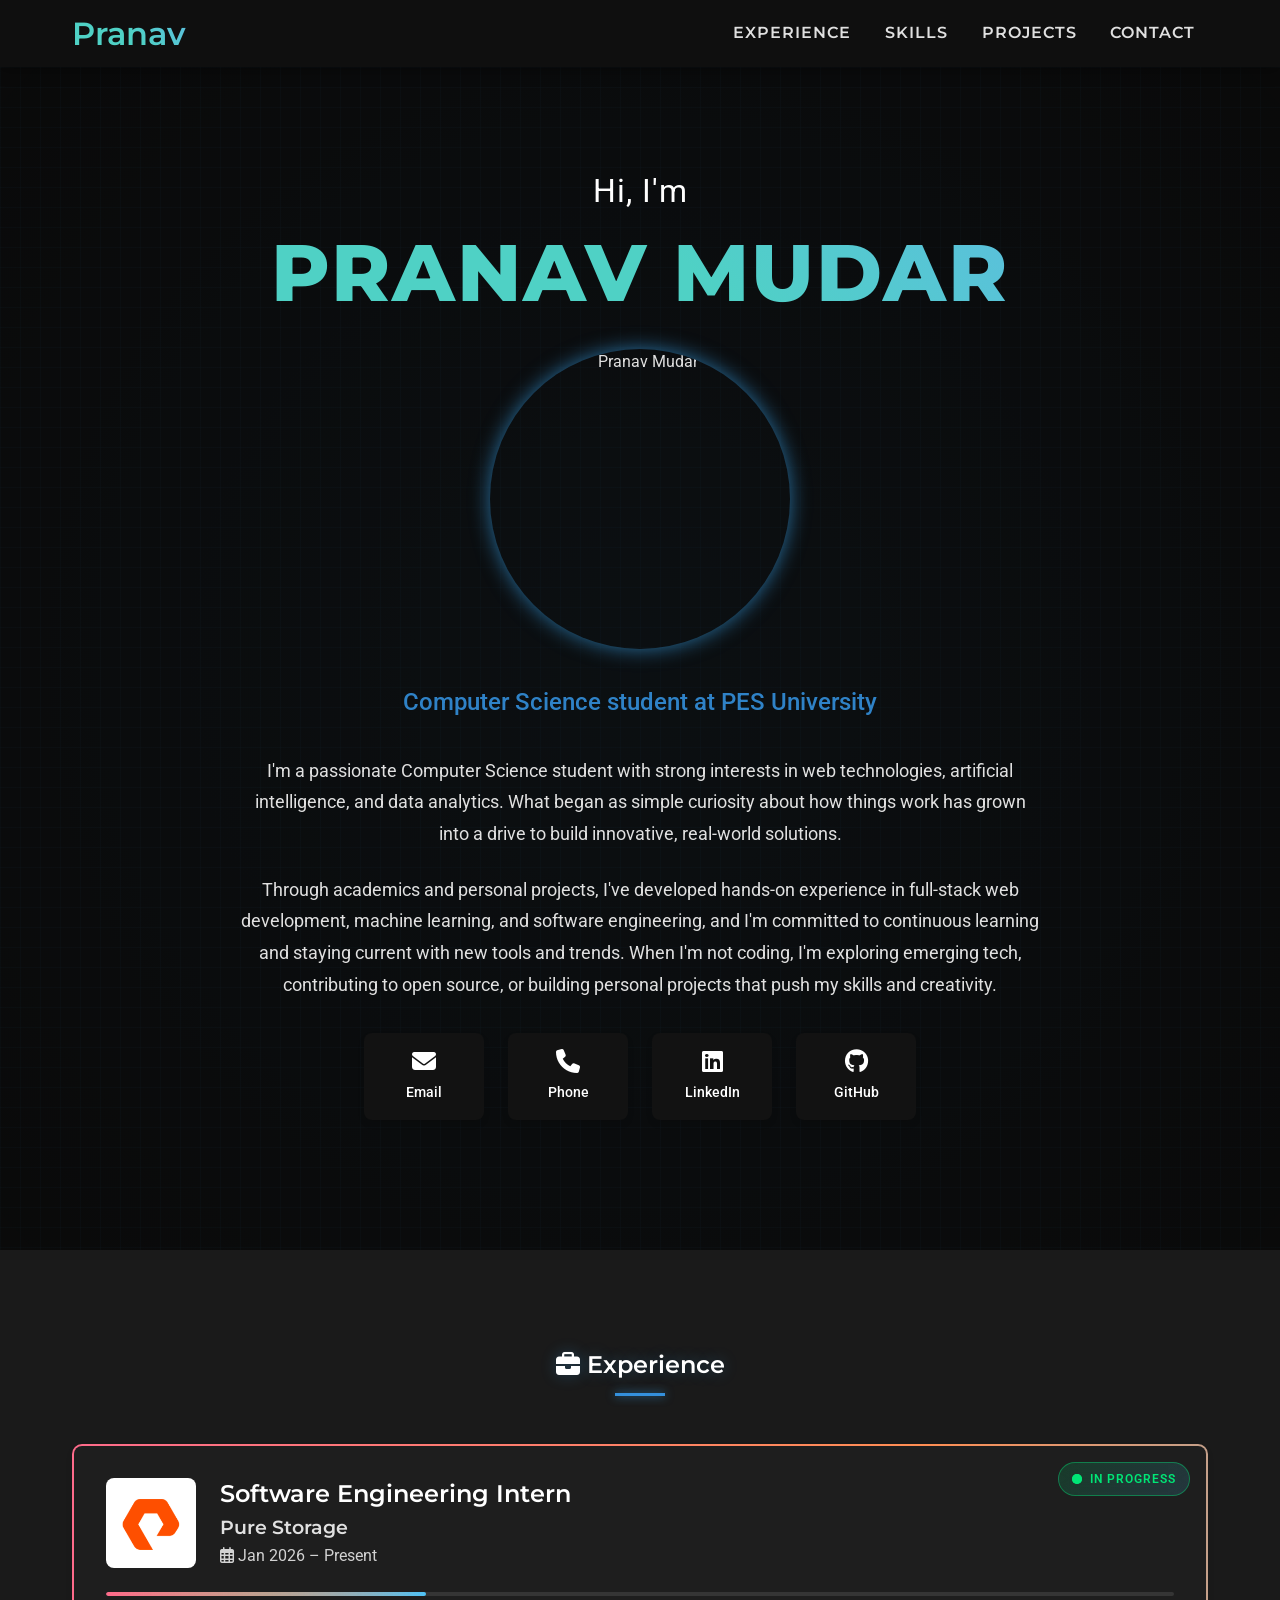
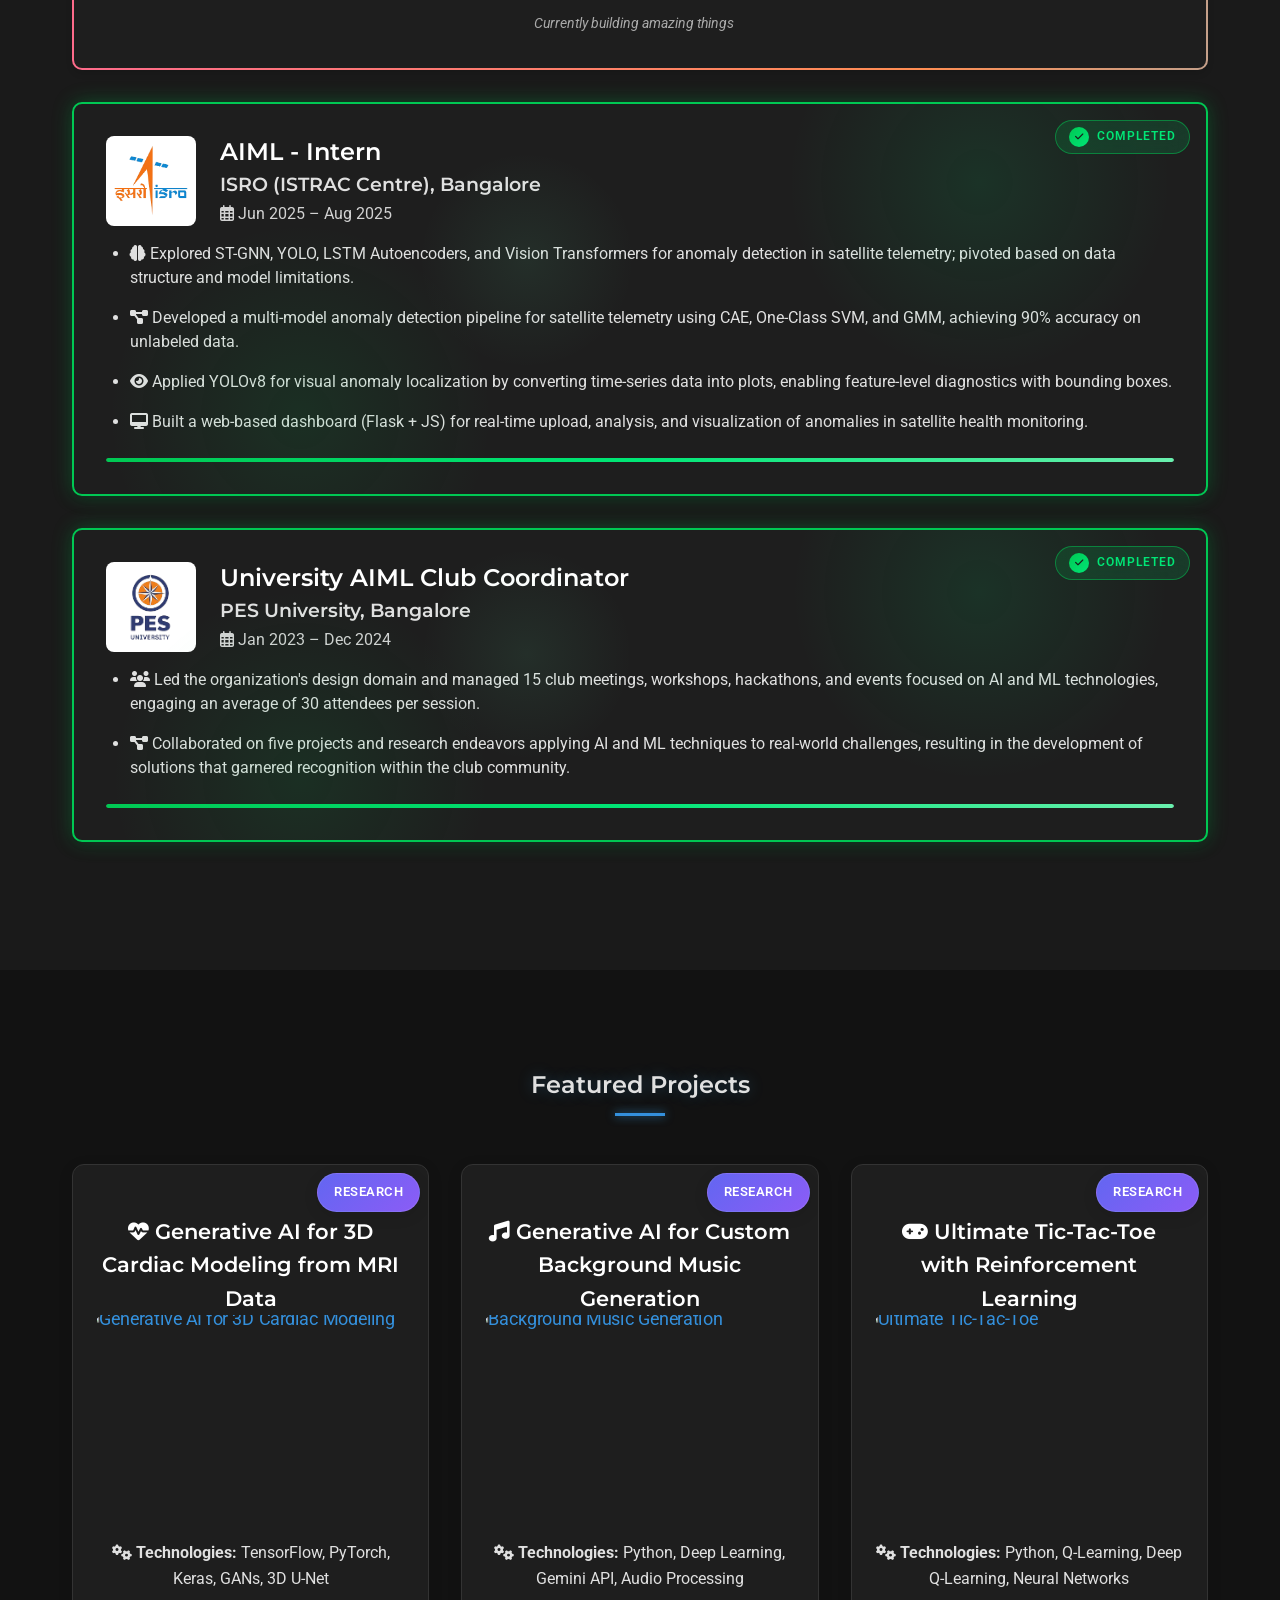
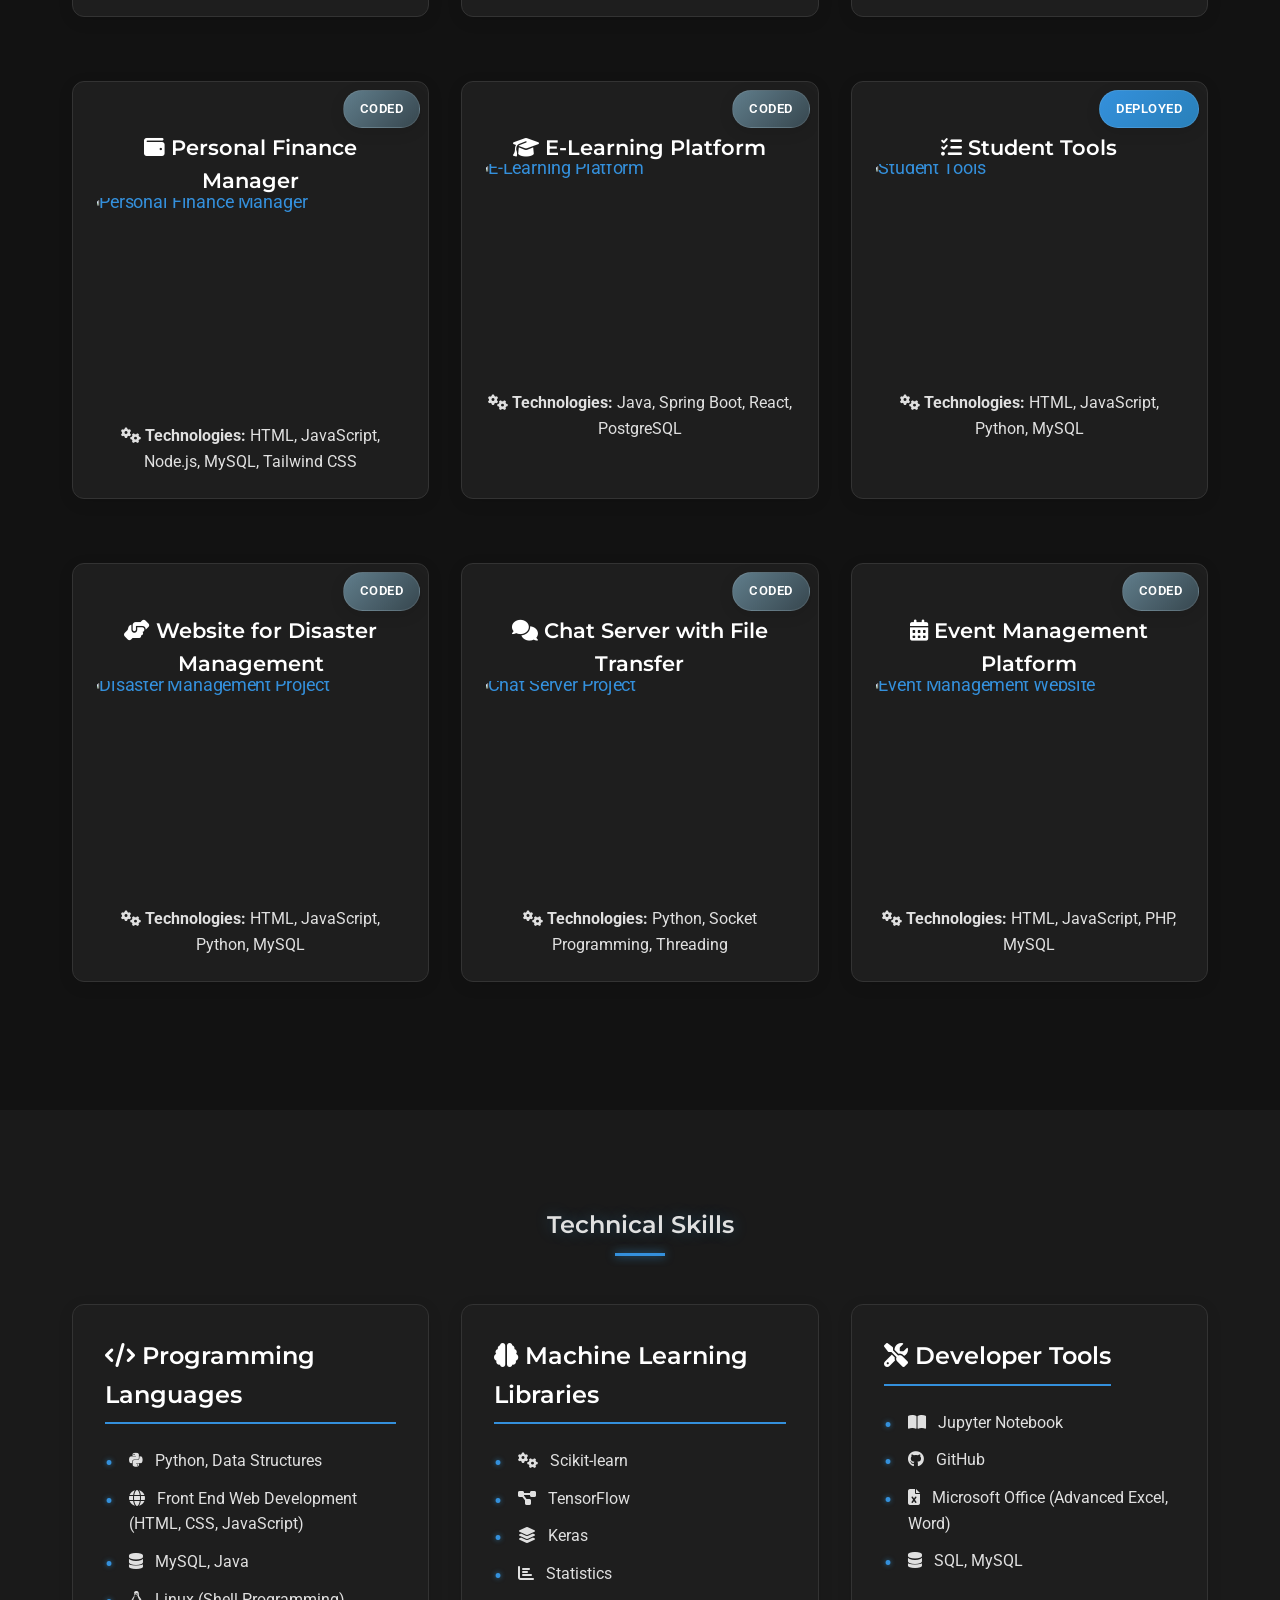
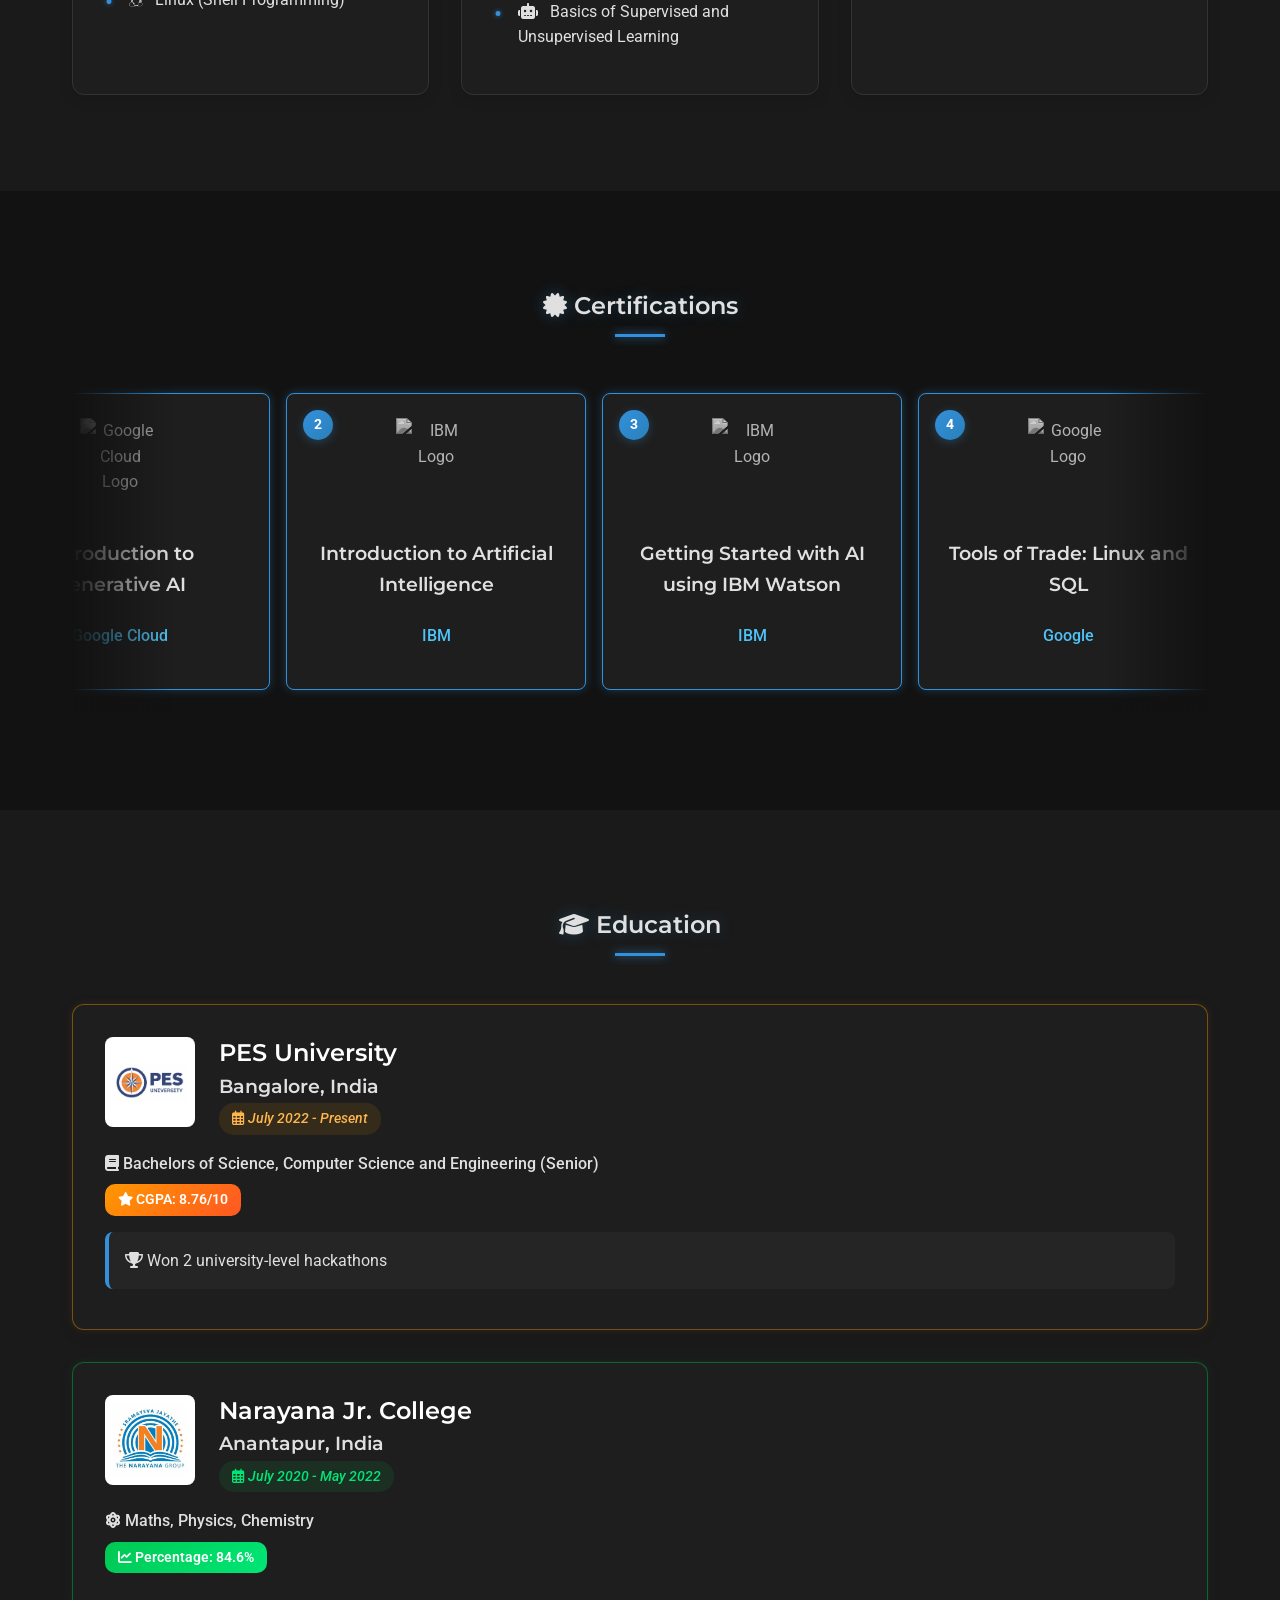
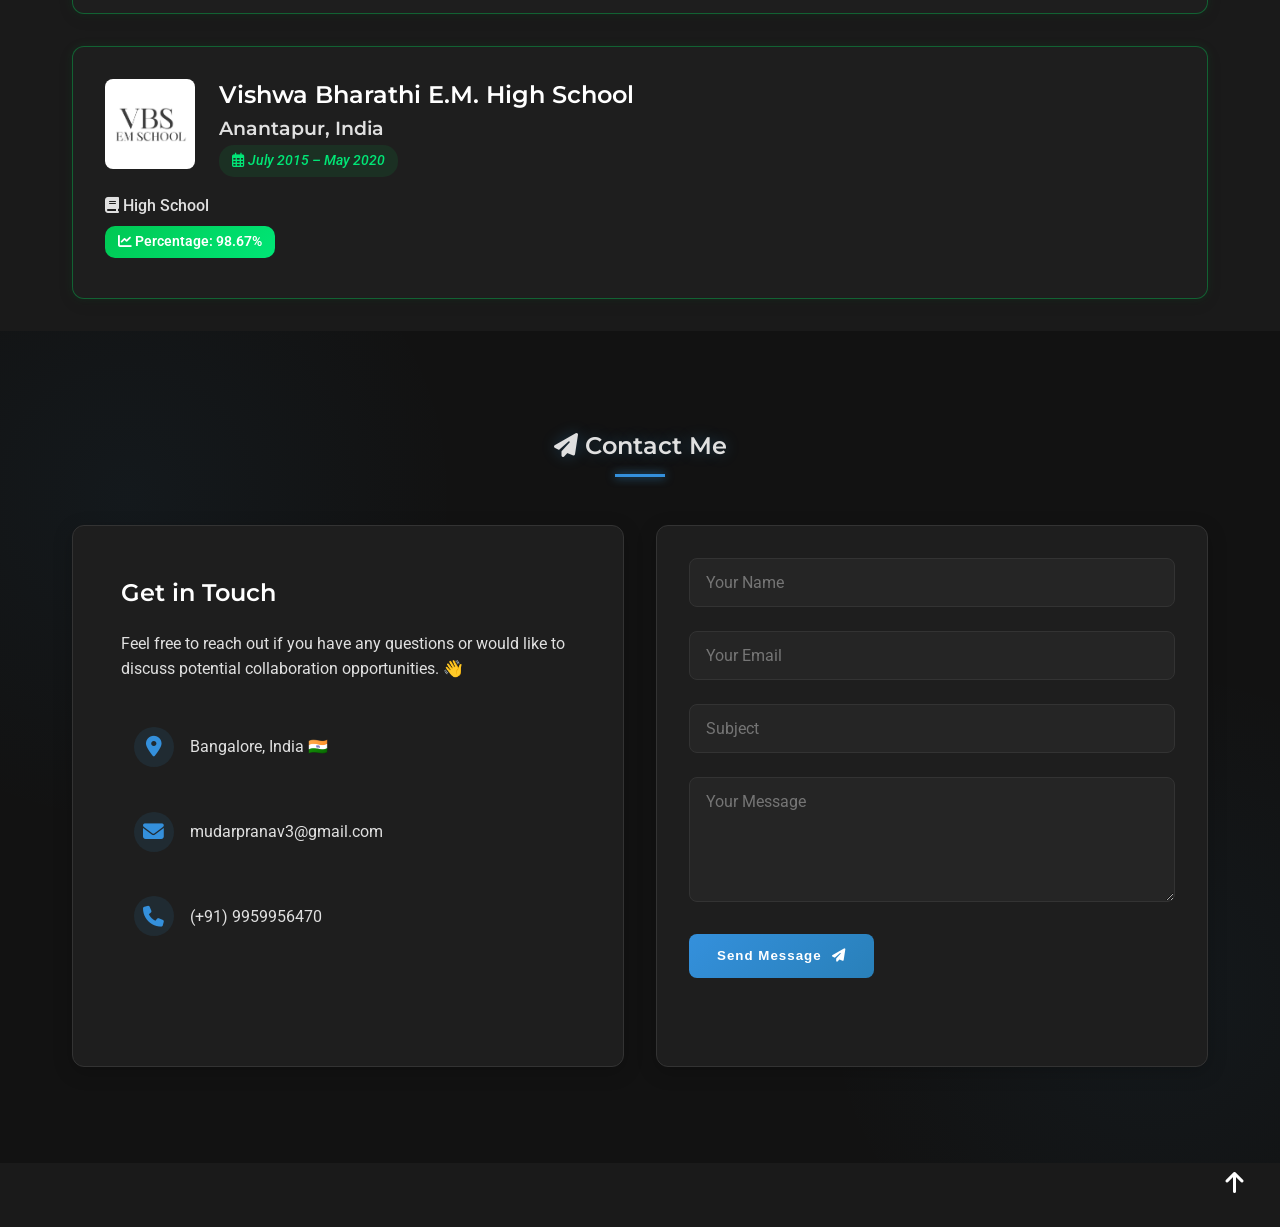
==== index.html @ 279693c6 "Fixed profile Modal not opening issue and the delay in animations on reload" ====
<!doctype html>
<html>
<head>
	<meta charset="UTF-8">

    <!-- This is the Facicon imported from boxicons -->
    <link rel="icon" type="image/x-icon" href="[data-uri]">
	
	<!--/ /---- Put your name in the title of the page ----/ /-->
	<title>Pranav Mudar</title>
	
	<!--/ /-------- Normalize CSS --------/ /-->
	<link href="https://cdnjs.cloudflare.com/ajax/libs/normalize/8.0.1/normalize.min.css" rel="stylesheet">
	
	<!--/ /-------- Google Fonts --------/ /-->
	<link href="https://fonts.googleapis.com/css2?family=Montserrat:wght@400;600;700&family=Roboto:wght@300;400;700&display=swap" rel="stylesheet">
	
	<!--/ /-------- Font Awesome --------/ /-->
	<link rel="stylesheet" href="https://cdnjs.cloudflare.com/ajax/libs/font-awesome/6.5.1/css/all.min.css">

	<!--/ /-------- Your Styles --------/ /-->
	<link href="css/styles.css" rel="stylesheet">

    <!-- EmailJS Library -->
    <script type="text/javascript" src="https://cdn.jsdelivr.net/npm/@emailjs/browser@3/dist/email.min.js"></script>
    <script type="text/javascript">
        (function() {
            emailjs.init("NgnAcEufXLE6bvkiU"); // Public Key
        })();
    </script>

    <!-- AOS - Animate On Scroll Library -->
    <link href="https://unpkg.com/aos@2.3.1/dist/aos.css" rel="stylesheet">
    <script src="https://unpkg.com/aos@2.3.1/dist/aos.js"></script>

	<!--/ /---Put a short description for your site below. 20 words or less---/ /-->
	<meta description="Pranav Mudar - Computer Science student and developer specializing in web technologies and AI/ML">

	<!--/ /-------- Needed For Mobile Devices --------/ /-->
	<meta name="viewport" content="width=device-width, initial-scale=1">

    <style>
        .certifications-scroll {
            display: flex;
            animation: scrollCertificates 60s linear infinite;
            animation-play-state: running;
        }

        @keyframes scrollCertificates {
            0% {
                transform: translateX(0);
            }
            100% {
                transform: translateX(-50%);
            }
        }

        .certifications-scroll.paused {
            animation-play-state: paused;
        }

        .certifications-container {
            overflow: hidden;
            position: relative;
        }

        .certifications-scroll::after {
            content: "";
            position: absolute;
            top: 0;
            left: 100%;
            width: 100%;
            height: 100%;
            background: linear-gradient(to right, transparent, rgba(255, 255, 255, 0.1));
        }

        .about-section {
            padding-top: 0px;
            scroll-margin-top: 0px;
            background: #0a0a0a !important;
        }

        #hero {
            min-height: auto;
            display: flex;
            align-items: flex-start;
        }
    </style>

</head>

<!-- Chatbot testing from VoiceFlow -->
<!-- <script type="text/javascript">
    (function(d, t) {
        var v = d.createElement(t), s = d.getElementsByTagName(t)[0];
        v.onload = function() {
          window.voiceflow.chat.load({
            verify: { projectID: '68f60c3f7e5309c3c1824b01' },
            url: 'https://general-runtime.voiceflow.com',
            versionID: 'production',
            voice: {
              url: "https://runtime-api.voiceflow.com"
            }
          });
        }
        v.src = "https://cdn.voiceflow.com/widget-next/bundle.mjs"; v.type = "text/javascript"; s.parentNode.insertBefore(v, s);
    })(document, 'script');
  </script> -->

<body class="loading">
    
    <!-- Epic Page Load Animation -->
    <div class="page-loader" id="pageLoader">
        <div class="loader-background"></div>
        <div class="loader-lines">
            <div class="loader-line line-1"></div>
            <div class="loader-line line-2"></div>
            <div class="loader-line line-3"></div>
            <div class="loader-line line-4"></div>
            <div class="loader-line line-5"></div>
        </div>
        <div class="loader-center">
            <div class="loader-ring"></div>
            <div class="loader-ring ring-2"></div>
            <div class="loader-ring ring-3"></div>
            <div class="loader-logo">P</div>
        </div>
        <div class="loader-reveal">
            <div class="reveal-left"></div>
            <div class="reveal-right"></div>
        </div>
        <div class="loader-particles">
            <span></span><span></span><span></span><span></span><span></span>
            <span></span><span></span><span></span><span></span><span></span>
            <span></span><span></span><span></span><span></span><span></span>
        </div>
    </div>
	
    <!-- ------------------------------------------------------
    The site is designed to be mobile first. The wrapper elements
	are in place for when you get to desktop size to contain the 
	content.
    ------------------------------------------------------- -->
    
	<header>
        <div class="wrapper">
            
			<div class="logo-container">
				<h1><a href="#hero">Pranav</a></h1>
            </div>       
            
			<!-- ------------------------------------------------------
            The navigation here is linking to the sections further down
            the page.
            ------------------------------------------------------- -->
			<nav id="mainnav">
            	<ul>
                	<li><a href="#experience">Experience</a></li>
                    <li><a href="#skills">Skills</a></li>
                	<li><a href="#work">Projects</a></li>
                    <li><a href="#contact">Contact</a></li>
                </ul>
            </nav>
            
        </div>
        
    </header>
    
    <!-- ------------------------------------------------------
    This is the work section, which has two parts: the featured
	section and the projects section.
    ------------------------------------------------------- -->
    
    <section id="hero" class="about-section">
        <div class="hero-background">
            <div class="hero-grid"></div>
            <div class="hero-glow"></div>
        </div>
        <div class="wrapper hero-wrapper">
            <div class="about-content">
                <div class="about-text">
                    <div class="name-section">
                        <p class="greeting">Hi, I'm</p>
                        <h1 class="name"><span class="gradient-text">PRANAV MUDAR</span></h1>
                    </div>
                    <div class="about-image">
                        <img src="/dp/Me2.jpg" alt="Pranav Mudar" id="about-avatar" class="clickable-avatar">
                    </div>
                    <p class="subtitle">Computer Science student at PES University</p>
                    <p>I'm a passionate Computer Science student with strong interests in web technologies, artificial intelligence, and data analytics. What began as simple curiosity about how things work has grown into a drive to build innovative, real-world solutions.</p>
                    <p>Through academics and personal projects, I've developed hands-on experience in full-stack web development, machine learning, and software engineering, and I'm committed to continuous learning and staying current with new tools and trends. When I'm not coding, I'm exploring emerging tech, contributing to open source, or building personal projects that push my skills and creativity.</p>
                    <div class="about-social-links">
                        <a href="mailto:mudarpranav3@gmail.com" class="social-link" title="Email">
                            <i class="fas fa-envelope"></i>
                            <span>Email</span>
                        </a>
                        <a href="tel:+919959956470" class="social-link" title="Phone">
                            <i class="fas fa-phone"></i>
                            <span>Phone</span>
                        </a>
                        <a href="https://linkedin.com/in/Pranav-Mudar/" target="_blank" class="social-link" title="LinkedIn">
                            <i class="fab fa-linkedin"></i>
                            <span>LinkedIn</span>
                        </a>
                        <a href="https://github.com/Mdr-Pranav" target="_blank" class="social-link" title="GitHub">
                            <i class="fab fa-github"></i>
                            <span>GitHub</span>
                        </a>
                        <!-- <a href="docs/Pranav_Mudar_Resume.pdf" download class="social-link" title="Download Resume">
                            <i class="fas fa-file-download"></i>
                            <span>Resume</span>
                        </a> -->
                    </div>
                </div>
            </div>
        </div>
    </section>
    
    <section id="experience">
        <div class="wrapper">
            <h2><i class="fas fa-briefcase"></i> Experience</h2>
            
            <div class="experience-item experience-in-progress" data-aos="fade-up" data-aos-duration="800">
                <div class="in-progress-badge">
                    <span class="pulse-dot"></span>
                    <span class="badge-text">In Progress</span>
                </div>
                <div class="experience-header">
                    <img src="Images/Experience/Pure_Storage_Logo.png" alt="Pure Storage Logo" class="company-logo">
                    <div class="experience-title">
                        <h3>Software Engineering Intern</h3>
                        <h4 class="experience-company">Pure Storage</h4>
                        <p class="experience-date"><i class="far fa-calendar-alt"></i> Jan 2026 – Present</p>
                    </div>
                </div>
                <div class="progress-loader">
                    <div class="progress-bar"></div>
                    <div class="progress-glow"></div>
                </div>
                <p class="loading-text">Currently building amazing things<span class="typing-dots"><span>.</span><span>.</span><span>.</span></span></p>
            </div>

            <div class="experience-item experience-completed" data-aos="fade-up" data-aos-duration="800">
                <div class="completed-badge">
                    <span class="checkmark-circle">
                        <i class="fas fa-check"></i>
                    </span>
                    <span class="badge-text">Completed</span>
                </div>
                <div class="experience-header">
                    <img src="Images/Experience/isro-logo.png" alt="ISRO Logo" class="company-logo">
                    <div class="experience-title">
                        <h3>AIML - Intern</h3>
                        <h4 class="experience-company">ISRO (ISTRAC Centre), Bangalore</h4>
                        <p class="experience-date"><i class="far fa-calendar-alt"></i> Jun 2025 – Aug 2025</p>
                    </div>
                </div>
                <ul class="experience-details">
                    <li><i class="fas fa-brain"></i> Explored ST-GNN, YOLO, LSTM Autoencoders, and Vision Transformers for anomaly detection in satellite telemetry; pivoted based on data structure and model limitations.</li>
                    <li><i class="fas fa-project-diagram"></i> Developed a multi-model anomaly detection pipeline for satellite telemetry using CAE, One-Class SVM, and GMM, achieving 90% accuracy on unlabeled data.</li>
                    <li><i class="fas fa-eye"></i> Applied YOLOv8 for visual anomaly localization by converting time-series data into plots, enabling feature-level diagnostics with bounding boxes.</li>
                    <li><i class="fas fa-desktop"></i> Built a web-based dashboard (Flask + JS) for real-time upload, analysis, and visualization of anomalies in satellite health monitoring.</li>
                </ul>
                <div class="completed-bar">
                    <div class="completed-fill"></div>
                    <div class="completed-shine"></div>
                </div>
            </div>

            <div class="experience-item experience-completed" data-aos="fade-up" data-aos-duration="800">
                <div class="completed-badge">
                    <span class="checkmark-circle">
                        <i class="fas fa-check"></i>
                    </span>
                    <span class="badge-text">Completed</span>
                </div>
                <div class="experience-header">
                    <img src="Images/Experience/pes-logo.png" alt="PES University Logo" class="company-logo">
                    <div class="experience-title">
                        <h3>University AIML Club Coordinator</h3>
                        <h4 class="experience-company">PES University, Bangalore</h4>
                        <p class="experience-date"><i class="far fa-calendar-alt"></i> Jan 2023 – Dec 2024</p>
                    </div>
                </div>
                <ul class="experience-details">
                    <li><i class="fas fa-users"></i> Led the organization's design domain and managed 15 club meetings, workshops, hackathons, and events focused on AI and ML technologies, engaging an average of 30 attendees per session.</li>
                    <li><i class="fas fa-project-diagram"></i> Collaborated on five projects and research endeavors applying AI and ML techniques to real-world challenges, resulting in the development of solutions that garnered recognition within the club community.</li>
                </ul>
                <div class="completed-bar">
                    <div class="completed-fill"></div>
                    <div class="completed-shine"></div>
                </div>
            </div>
        </div>
    </section>
    
    <section id="work">
   		<div class="wrapper">
        	<h2>Featured Projects</h2>
        	
            <section class="projects">
                <article data-aos="fade-up" data-aos-duration="800">
                    <a href="projects/generative-ai-research.html" class="project-link"></a>
                    <span class="project-badge research">Research</span>
                    <h3><i class="fas fa-heartbeat"></i> Generative AI for 3D Cardiac Modeling from MRI Data</h3>
                    <a href="projects/generative-ai-research.html" class="project-image">
                        <img src="/projects/Pictures/GenAI1.jpeg" alt="Generative AI for 3D Cardiac Modeling">
                    </a>
                    <br>
                    <p class="tech-stack"><strong><i class="fas fa-cogs"></i> Technologies:</strong> TensorFlow, PyTorch, Keras, GANs, 3D U-Net</p>
                </article>

                <article data-aos="fade-up" data-aos-duration="800" data-aos-delay="100">
                    <a href="projects/background-music-generation.html" class="project-link"></a>
                    <span class="project-badge research">Research</span>
                    <h3><i class="fas fa-music"></i> Generative AI for Custom Background Music Generation</h3>
                    <a href="projects/background-music-generation.html" class="project-image">
                        <img src="/projects/Pictures/backgroundmusic1.jpg" alt="Background Music Generation">
                    </a>
                    <br>
                    <p class="tech-stack"><strong><i class="fas fa-cogs"></i> Technologies:</strong> Python, Deep Learning, Gemini API, Audio Processing</p>
                </article>

                <article data-aos="fade-up" data-aos-duration="800" data-aos-delay="200">
                    <a href="projects/ultimate-tic-tac-toe.html" class="project-link"></a>
                    <span class="project-badge research">Research</span>
                    <h3><i class="fas fa-gamepad"></i> Ultimate Tic-Tac-Toe with Reinforcement Learning</h3>
                    <a href="projects/ultimate-tic-tac-toe.html" class="project-image">
                        <img src="/projects/Pictures/ultimate1.jpg" alt="Ultimate Tic-Tac-Toe">
                    </a>
                    <br>
                    <p class="tech-stack"><strong><i class="fas fa-cogs"></i> Technologies:</strong> Python, Q-Learning, Deep Q-Learning, Neural Networks</p>
                </article>
                
                <article data-aos="fade-up" data-aos-duration="800" data-aos-delay="300">
                    <a href="projects/personal-finance-manager.html" class="project-link"></a>
                    <span class="project-badge coded">Coded</span>
                    <h3><i class="fas fa-wallet"></i> Personal Finance Manager</h3>
                    <a href="projects/personal-finance-manager.html" class="project-image">
                        <img src="/projects/Pictures/Finance_Manager.jpg" alt="Personal Finance Manager">
                    </a>
                    <br>
                    <p class="tech-stack"><strong><i class="fas fa-cogs"></i> Technologies:</strong> HTML, JavaScript, Node.js, MySQL, Tailwind CSS</p>
                </article>
                
                <article data-aos="fade-up" data-aos-duration="800" data-aos-delay="100">
                    <a href="projects/elearning.html" class="project-link"></a>
                    <span class="project-badge coded">Coded</span>
                    <h3><i class="fas fa-graduation-cap"></i> E-Learning Platform</h3>
                    <a href="projects/elearning.html" class="project-image">
                        <img src="/projects/Pictures/elearning1.jpg" alt="E-Learning Platform">
                    </a>
                    <br>
                    <p class="tech-stack"><strong><i class="fas fa-cogs"></i> Technologies:</strong> Java, Spring Boot, React, PostgreSQL</p>
                </article>

                <article data-aos="fade-up" data-aos-duration="800" data-aos-delay="100">
                    <a href="projects/attendance-calculator.html" class="project-link"></a>
                    <span class="project-badge deployed">Deployed</span>
                    <h3><i class="fas fa-tasks"></i> Student Tools</h3>
                    <a href="projects/attendance-calculator.html" class="project-image">
                        <img src="projects/Pictures/StudentTools1.jpg" alt="Student Tools">
                    </a>
                    <br>
                    <p class="tech-stack"><strong><i class="fas fa-cogs"></i> Technologies:</strong> HTML, JavaScript, Python, MySQL</p>
                </article>
                
                <article data-aos="fade-up" data-aos-duration="800" data-aos-delay="200">
                    <a href="projects/disaster-management.html" class="project-link"></a>
                    <span class="project-badge coded">Coded</span>
                    <h3><i class="fas fa-hands-helping"></i> Website for Disaster Management</h3>
                    <a href="projects/disaster-management.html" class="project-image">
                        <img src="/projects/Pictures/DisasterManagement1.jpg" alt="Disaster Management Project">
                    </a>
                    <br>
                    <p class="tech-stack"><strong><i class="fas fa-cogs"></i> Technologies:</strong> HTML, JavaScript, Python, MySQL</p>
                </article>
                
                <article data-aos="fade-up" data-aos-duration="800" data-aos-delay="300">
                    <a href="projects/chat-server.html" class="project-link"></a>
                    <span class="project-badge coded">Coded</span>
                    <h3><i class="fas fa-comments"></i> Chat Server with File Transfer</h3>
                    <a href="projects/chat-server.html" class="project-image">
                        <img src="/projects/Pictures/Chatserver1.webp" alt="Chat Server Project">
                    </a>
                    <br>
                    <p class="tech-stack"><strong><i class="fas fa-cogs"></i> Technologies:</strong> Python, Socket Programming, Threading</p>
                </article>
                
                
                <article data-aos="fade-up" data-aos-duration="800" data-aos-delay="200">
                    <a href="projects/event-management.html" class="project-link"></a>
                    <span class="project-badge coded">Coded</span>
                    <h3><i class="fas fa-calendar-alt"></i> Event Management Platform</h3>
                    <a href="projects/event-management.html" class="project-image">
                        <img src="projects/Pictures/concert.jpg" alt="Event Management Website">
                    </a>
                    <br>
                    <p class="tech-stack"><strong><i class="fas fa-cogs"></i> Technologies:</strong> HTML, JavaScript, PHP, MySQL</p>
                </article>
            </section>
        </div>
    </section>
    
    
    <!-- ------------------------------------------------------
    This is the about and contact section. The links in the main
    navigation link to this section. 
    ------------------------------------------------------- -->
    
    <section id="skills">
        <div class="wrapper">
            <h2>Technical Skills</h2>
            
            <div class="skills-container">
                <div class="skill-category" data-aos="fade-up" data-aos-duration="800">
                    <h3><i class="fas fa-code"></i> Programming Languages</h3>
                    <ul class="skill-list">
                        <li><i class="fab fa-python"></i> Python, Data Structures</li>
                        <li><i class="fas fa-globe"></i> Front End Web Development (HTML, CSS, JavaScript)</li>
                        <li><i class="fas fa-database"></i> MySQL, Java</li>
                        <li><i class="fab fa-linux"></i> Linux (Shell Programming)</li>
                    </ul>
                </div>
                
                <div class="skill-category" data-aos="fade-up" data-aos-duration="800" data-aos-delay="200">
                    <h3><i class="fas fa-brain"></i> Machine Learning Libraries</h3>
                    <ul class="skill-list">
                        <li><i class="fas fa-cogs"></i> Scikit-learn</li>
                        <li><i class="fas fa-project-diagram"></i> TensorFlow</li>
                        <li><i class="fas fa-layer-group"></i> Keras</li>
                        <li><i class="fas fa-chart-bar"></i> Statistics</li>
                        <li><i class="fas fa-robot"></i> Basics of Supervised and Unsupervised Learning</li>
                    </ul>
                </div>
                
                <div class="skill-category" data-aos="fade-up" data-aos-duration="800" data-aos-delay="400">
                    <h3><i class="fas fa-tools"></i> Developer Tools</h3>
                    <ul class="skill-list">
                        <li><i class="fas fa-book-open"></i> Jupyter Notebook</li>
                        <li><i class="fab fa-github"></i> GitHub</li>
                        <li><i class="fas fa-file-excel"></i> Microsoft Office (Advanced Excel, Word)</li>
                        <li><i class="fas fa-database"></i> SQL, MySQL</li>
                    </ul>
                </div>
            </div>
        </div>
    </section>
    
    <section id="certifications">
        <div class="wrapper">
            <h2><i class="fas fa-certificate"></i> Certifications</h2>
            
            <div class="certifications-container">
                <div class="certifications-scroll">
                    <div class="certification-item" data-certificate="https://www.coursera.org/account/accomplishments/records/VHNSGW9VL9VW">
                        <span class="cert-number">1</span>
                        <img src="https://upload.wikimedia.org/wikipedia/commons/2/2f/Google_2015_logo.svg" alt="Google Cloud Logo" class="cert-logo">
                        <h3>Introduction to Generative AI</h3>
                        <p class="company-name">Google Cloud</p>
                    </div>
                    <div class="certification-item" data-certificate="https://www.coursera.org/account/accomplishments/records/6NS74ZTWMRFB">
                        <span class="cert-number">2</span>
                        <img src="https://upload.wikimedia.org/wikipedia/commons/5/51/IBM_logo.svg" alt="IBM Logo" class="cert-logo">
                        <h3>Introduction to Artificial Intelligence</h3>
                        <p class="company-name">IBM</p>
                    </div>
                    <div class="certification-item" data-certificate="https://www.coursera.org/account/accomplishments/records/PPQLQGSH3GAU">
                        <span class="cert-number">3</span>
                        <img src="https://upload.wikimedia.org/wikipedia/commons/5/51/IBM_logo.svg" alt="IBM Logo" class="cert-logo">
                        <h3>Getting Started with AI using IBM Watson</h3>
                        <p class="company-name">IBM</p>
                    </div>
                    <div class="certification-item" data-certificate="https://www.coursera.org/account/accomplishments/records/78TX5G24H6LM">
                        <span class="cert-number">4</span>
                        <img src="https://upload.wikimedia.org/wikipedia/commons/2/2f/Google_2015_logo.svg" alt="Google Logo" class="cert-logo">
                        <h3>Tools of Trade: Linux and SQL</h3>
                        <p class="company-name">Google</p>
                    </div>
                    <div class="certification-item" data-certificate="https://www.coursera.org/account/accomplishments/records/VC7ZCH6XMTL7">
                        <span class="cert-number">5</span>
                        <img src="https://upload.wikimedia.org/wikipedia/commons/7/7b/Meta_Platforms_Inc._logo.svg" alt="Meta Logo" class="cert-logo">
                        <h3>Introduction to Databases</h3>
                        <p class="company-name">Meta</p>
                    </div>
                    <div class="certification-item" data-certificate="https://www.coursera.org/account/accomplishments/records/GY7UFSTVLHYE">
                        <span class="cert-number">6</span>
                        <img src="/Images/Michigan.jpeg" alt="University of Michigan Logo" class="cert-logo">
                        <h3>Python Introduction Course</h3>
                        <p class="company-name">University of Michigan</p>
                    </div>
                    <div class="certification-item" data-certificate="https://www.coursera.org/account/accomplishments/records/DQFHS4YLLVE5">
                        <span class="cert-number">7</span>
                        <img src="/Images/LearnQuest.png" alt="University of Michigan Logo" class="cert-logo">
                        <h3>Introduction to Java</h3>
                        <p class="company-name">Learn Quest</p>
                    </div>
                </div>
                <!-- <div class="cert-nav-controls">
                    <button class="cert-nav-button" onclick="scrollCertifications('prev')">←</button>
                    <button class="cert-nav-button" onclick="toggleCertificationScroll()">⏸</button>
                    <button class="cert-nav-button" onclick="scrollCertifications('next')">→</button>
                </div> -->
            </div>
        </div>
    </section>
    
    <section id="education">
        <div class="wrapper">
            <h2><i class="fas fa-graduation-cap"></i> Education</h2>
            
            <div class="education-item education-ongoing" data-aos="fade-up" data-aos-duration="800">
                <div class="education-header">
                    <img src="Images/Education/PES_Logo.jpg" alt="PES University Logo" class="institution-logo">
                    <div class="education-title">
                        <h3>PES University</h3>
                        <h4 class="education-institution">Bangalore, India</h4>
                        <p class="education-date"><i class="far fa-calendar-alt"></i> July 2022 - Present</p>
                    </div>
                </div>
                <div class="education-details">
                    <p class="education-degree"><i class="fas fa-book"></i> Bachelors of Science, Computer Science and Engineering (Senior)</p>
                    <p class="education-gpa"><i class="fas fa-star"></i> CGPA: 8.76/10</p>
                    <p class="education-achievements"><i class="fas fa-trophy"></i> Won 2 university-level hackathons</p>
                </div>
            </div>
            
            <div class="education-item education-done" data-aos="fade-up" data-aos-duration="800" data-aos-delay="200">
                <div class="education-header">
                    <img src="Images/Education/Narayana_logo.avif" alt="Narayana Logo" class="institution-logo">
                    <div class="education-title">
                        <h3>Narayana Jr. College</h3>
                        <h4 class="education-institution">Anantapur, India</h4>
                        <p class="education-date"><i class="far fa-calendar-alt"></i> July 2020 - May 2022</p>
                    </div>
                </div>
                <div class="education-details">
                    <p class="education-degree"><i class="fas fa-atom"></i> Maths, Physics, Chemistry</p>
                    <p class="education-percentage"><i class="fas fa-chart-line"></i> Percentage: 84.6%</p>
                </div>
            </div>
            
            <div class="education-item education-done" data-aos="fade-up" data-aos-duration="800" data-aos-delay="400">
                <div class="education-header">
                    <img src="Images/Education/Viswa Bharathi.png" alt="Vishwa Bharathi Logo" class="institution-logo">
                    <div class="education-title">
                        <h3>Vishwa Bharathi E.M. High School</h3>
                        <h4 class="education-institution">Anantapur, India</h4>
                        <p class="education-date"><i class="far fa-calendar-alt"></i> July 2015 – May 2020</p>
                    </div>
                </div>
                <div class="education-details">
                    <p class="education-degree"><i class="fas fa-book"></i> High School</p>
                    <p class="education-percentage"><i class="fas fa-chart-line"></i> Percentage: 98.67%</p>
                </div>
            </div>
        </div>

    <!-- Contact Section -->
    <section id="contact">
    	<div class="wrapper">
            <h2><i class="fas fa-paper-plane"></i> Contact Me</h2>
            <div class="contact-container">
                <div class="contact-info-section" data-aos="fade-up" data-aos-duration="800">
                    <h3>Get in Touch</h3>
                    <p>Feel free to reach out if you have any questions or would like to discuss potential collaboration opportunities. 👋</p>
                    <div class="contact-details">
                        <div class="contact-detail-item">
                            <i class="fas fa-map-marker-alt"></i>
                            <p>Bangalore, India 🇮🇳</p>
                        </div>
                        <div class="contact-detail-item">
                            <i class="fas fa-envelope"></i>
                            <p>mudarpranav3@gmail.com</p>
                        </div>
                        <div class="contact-detail-item">
                            <i class="fas fa-phone"></i>
                            <p>(+91) 9959956470</p>
                        </div>
                    </div>
                </div>
                <div class="contact-form-section" data-aos="fade-up" data-aos-duration="800" data-aos-delay="200">
                    <form id="contact-form" class="contact-form">
                        <div class="form-group">
                            <input type="text" id="name" name="name" placeholder="Your Name" required>
                        </div>
                        <div class="form-group">
                            <input type="email" id="email" name="email" placeholder="Your Email" required>
                        </div>
                        <div class="form-group">
                            <input type="text" id="subject" name="subject" placeholder="Subject">
                        </div>
                        <div class="form-group">
                            <textarea id="message" name="message" placeholder="Your Message" rows="5" required></textarea>
                        </div>
                        <button type="submit" class="send-button">
                            <span class="send-text">Send Message</span>
                            <i class="fas fa-paper-plane"></i>
                        </button>
                        <div id="form-status" class="form-status"></div>
                    </form>
                </div>
            </div>
        </div>
    </section>

    <!-- Profile Picture Modal -->
    <div class="modal" id="profileModal">
        <span class="modal-close">&times;</span>
        <img src="/dp/Me2.jpg" alt="Pranav Mudar">
    </div>

    <!-- Back to Top Button -->
    <a href="#hero" class="back-to-top" id="backToTop">
        <i class="fas fa-arrow-up"></i>
    </a>

    <script>
        // Initialize AOS
        AOS.init({
            once: false,  // Whether animation should happen only once - while scrolling down
            mirror: false, // Whether elements should animate out while scrolling past them
            offset: 120,  // Offset (in px) from the original trigger point
        });
        
        // Profile Picture Modal
        const aboutAvatar = document.getElementById('about-avatar');
        const modal = document.getElementById('profileModal');
        const modalClose = document.querySelector('#profileModal .modal-close');

        function openModal() {
            if (!modal) {
                return;
            }
            
            // Ensure modal is a direct child of body (move it if needed)
            if (modal.parentElement !== document.body) {
                document.body.appendChild(modal);
            }
            
            // Remove any inline styles that might conflict
            modal.removeAttribute('style');
            
            // Add active class - CSS will handle the rest
            modal.classList.add('active');
            document.body.classList.add('modal-open');
            
            // Force a reflow to ensure styles apply
            void modal.offsetHeight;
            
            document.body.style.overflow = 'hidden';
        }

        function closeModal() {
            modal.classList.remove('active');
            document.body.classList.remove('modal-open');
            modal.style.opacity = '0';
            setTimeout(() => {
                modal.removeAttribute('style');
                document.body.style.overflow = '';
            }, 300);
        }

        if (aboutAvatar) {
            aboutAvatar.addEventListener('click', (e) => {
                e.preventDefault();
                e.stopPropagation();
                openModal();
            });
        }

        if (modalClose) {
            modalClose.addEventListener('click', (e) => {
                e.preventDefault();
                e.stopPropagation();
                closeModal();
            });
        }

        if (modal) {
            modal.addEventListener('click', (e) => {
                if (e.target === modal) {
                    closeModal();
                }
            });
        }

        // Back to Top Button
        const backToTopButton = document.getElementById('backToTop');
        
        window.addEventListener('scroll', () => {
            if (window.pageYOffset > 300) {
                backToTopButton.classList.add('visible');
            } else {
                backToTopButton.classList.remove('visible');
            }
        });
        
        // Make entire project card clickable
        document.querySelectorAll('.projects article').forEach(article => {
            article.addEventListener('click', (e) => {
                // Only handle the click if not clicking on the existing links
                if (!e.target.closest('a.project-image')) {
                    const link = article.querySelector('a.project-link');
                    if (link) {
                        const href = link.getAttribute('href');
                        window.location.href = href;
                    }
                }
            });
        });
        
        // Contact Form EmailJS
        document.getElementById('contact-form').addEventListener('submit', function(event) {
            event.preventDefault();
            
            const formStatus = document.getElementById('form-status');
            formStatus.textContent = 'Sending...';
            
            // Create template parameters based on EmailJS template variables
            const templateParams = {
                from_name: document.getElementById('name').value,
                to_name: "Pranav",
                reply_to: document.getElementById('email').value,
                subject: document.getElementById('subject').value,
                message: document.getElementById('message').value,
                sender_email: document.getElementById('email').value,
                date: new Date().toLocaleString() // Add current date and time
            };
            
            // Make sure your service_id and template_id match exactly what's in your EmailJS dashboard
            emailjs.send('service_xma4dei', 'template_a5rfl33', templateParams)
                .then(function(response) {
                    console.log('SUCCESS!', response.status, response.text);
                    formStatus.textContent = 'Message sent successfully!';
                    formStatus.className = 'form-status success';
                    document.getElementById('contact-form').reset();
                    setTimeout(() => {
                        formStatus.textContent = '';
                        formStatus.className = 'form-status';
                    }, 5000);
                })
                .catch(function(error) {
                    console.log('FAILED...', error);
                    formStatus.textContent = 'Failed to send message. Please try again.';
                    formStatus.className = 'form-status error';
                    
                    // If there was an error, let's log more details
                    console.log('Error details:', {
                        service_id: 'service_xma4dei',
                        template_id: 'template_a5rfl33',
                        user_id: 'TtQe7-Jcwfae3lQhK',
                        error: error
                    });
            });
        });

        // Certifications scroll control
        let isPaused = false;
        let autoScrollInterval;
        let currentPosition = 0;
        const scrollContainer = document.querySelector('.certifications-scroll');
        const pauseButton = document.querySelector('.cert-nav-button:nth-child(2)');
        const itemWidth = window.innerWidth < 768 ? 200 : 300;
        
        function setupInfiniteScroll() {
            const certificates = document.querySelectorAll('.certification-item');
            const container = document.querySelector('.certifications-scroll');
            container.innerHTML = '';
            
            certificates.forEach(cert => container.appendChild(cert.cloneNode(true)));
            certificates.forEach(cert => container.appendChild(cert.cloneNode(true)));
            
            if (!isPaused) startAutoScroll();
        }
        
        function startAutoScroll() {
            if (autoScrollInterval) clearInterval(autoScrollInterval);
            autoScrollInterval = setInterval(() => {
                if (!isPaused) {
                    currentPosition -= 1;
                    const totalWidth = itemWidth * document.querySelectorAll('.certification-item').length / 2;
                    if (Math.abs(currentPosition) >= totalWidth) currentPosition = 0;
                    scrollContainer.style.transform = `translateX(${currentPosition}px)`;
                }
            }, 20);
        }
        
        function stopAutoScroll() {
            if (autoScrollInterval) {
                clearInterval(autoScrollInterval);
                autoScrollInterval = null;
            }
        }
        
        function toggleCertificationScroll() {
            isPaused = !isPaused;
            pauseButton.textContent = isPaused ? '▶' : '⏸';
            if (isPaused) stopAutoScroll();
            else startAutoScroll();
        }
        
        function scrollCertifications(direction) {
            const step = direction === 'next' ? -itemWidth : itemWidth;
            currentPosition += step;
            const totalWidth = itemWidth * document.querySelectorAll('.certification-item').length / 2;
            if (Math.abs(currentPosition) >= totalWidth) currentPosition = 0;
            scrollContainer.style.transform = `translateX(${currentPosition}px)`;
        }
        
        let touchStartX = 0;
        let isDragging = false;
        
        scrollContainer.addEventListener('touchstart', (e) => {
            touchStartX = e.touches[0].clientX;
            isDragging = true;
            stopAutoScroll();
        });
        
        scrollContainer.addEventListener('touchmove', (e) => {
            if (!isDragging) return;
            e.preventDefault();
            const diffX = touchStartX - e.touches[0].clientX;
            currentPosition -= diffX;
            const totalWidth = itemWidth * document.querySelectorAll('.certification-item').length / 2;
            if (Math.abs(currentPosition) >= totalWidth) currentPosition = 0;
            scrollContainer.style.transform = `translateX(${currentPosition}px)`;
            touchStartX = e.touches[0].clientX;
        });
        
        scrollContainer.addEventListener('touchend', () => {
            isDragging = false;
            if (!isPaused) startAutoScroll();
        });
        
        setupInfiniteScroll();
        
        window.addEventListener('resize', setupInfiniteScroll);
        
        window.addEventListener('beforeunload', () => {
            stopAutoScroll();
            scrollContainer.removeEventListener('touchstart', null);
            scrollContainer.removeEventListener('touchmove', null);
            scrollContainer.removeEventListener('touchend', null);
            window.removeEventListener('resize', null);
        });

        // Make certification items clickable
        document.querySelectorAll('.certification-item').forEach(item => {
            item.addEventListener('click', (e) => {
                // Don't trigger if clicking on the navigation buttons
                if (!e.target.closest('.cert-nav-button')) {
                    const certificateUrl = item.getAttribute('data-certificate');
                    if (certificateUrl) {
                        window.open(certificateUrl, '_blank');
                    }
                }
            });
        });

        // Page Load Animation Controller
        (function() {
            const loader = document.getElementById('pageLoader');
            const body = document.body;
            
            // Animation timing - curtain starts at 1.2s, so we trigger loaded state then
            // This allows name/image animations to complete before curtain fully opens
            const curtainStartDelay = 1200;
            const curtainDuration = 800;
            const totalAnimationDuration = curtainStartDelay + curtainDuration;
            
            // When DOM is ready, start the reveal
            function startReveal() {
                // Small delay to ensure styles are applied
                requestAnimationFrame(() => {
                    // Trigger loaded state when curtain starts opening
                    setTimeout(() => {
                        body.classList.remove('loading');
                        body.classList.add('loaded');
                        
                        // Clean up loader after curtain animation completes
                        setTimeout(() => {
                            loader.classList.add('hidden');
                            // Remove loader from DOM after transition
                            setTimeout(() => {
                                loader.remove();
                            }, 100);
                        }, curtainDuration);
                    }, curtainStartDelay);
                });
            }
            
            // Start immediately if DOM already loaded
            if (document.readyState === 'complete') {
                startReveal();
            } else {
                window.addEventListener('load', startReveal);
            }
        })();
    </script>
</body>
</html>
---- css/styles.css ----
/********************* UNIFIED STYLES ************************
This file contains all styles for the entire website including:
- Main styles (index.html)
- Project page styles
- Dark theme styles
- All animations and responsive design
****************************************************/

/************* Basic Resets ***************/

h1, h2, h3, h4, p, ul, ol, blockquote {
	margin: 0;
	padding: 0;
}

nav ul, nav ol {
	list-style-type: none;
}

/******** Additional resets *********/
a { text-decoration: none; }

img {
	display: block;
	max-width: 100%; 
	height: auto;
}

* { box-sizing: border-box; }

/************ End CSS Reset  *************/

/*********** Unified Color Variables ***********/
:root {
    --primary: #121212;
    --secondary: #1a1a1a;
    --accent: #3490dc;
    --accent-hover: #2779bd;
    --text: #e0e0e0;
    --text-secondary: #aaaaaa;
    --heading: #ffffff;
    --light-gray: #2d2d2d;
    --dark-gray: #252525;
    --card-bg: #1e1e1e;
    --border-color: #333333;
    --nav-hover: #2a2a2a;
    --success: #2ecc71;
    --highlight: #e74c3c;
}

/************* Basic Page Rules ************/
body {
	font-family: 'Roboto', sans-serif;
	color: var(--text);
	background: var(--secondary);
	line-height: 1.6;
	margin: 0;
	padding: 0;
}

/************* Typography ************/
h1, h2, h3, h4, nav { 
	font-family: 'Montserrat', sans-serif;
	font-weight: 600; 
}

h1 {
	font-size: 2rem;
	margin-bottom: 0;
	color: #fff;
}

h2 {
	position: relative;
	padding-bottom: 0.75rem;
	margin-bottom: 2rem;
	font-family: 'Montserrat', sans-serif;
	color: var(--text);
	text-shadow: 0 0 15px rgba(52, 152, 219, 0.3);
	animation: headingGlow 3s infinite alternate;
	z-index: 2;
}

@keyframes headingGlow {
	0% {
		text-shadow: 0 0 5px rgba(52, 152, 219, 0.2);
	}
	100% {
		text-shadow: 0 0 15px rgba(52, 152, 219, 0.6);
	}
}

h2:after {
	content: '';
	position: absolute;
	width: 50px;
	height: 3px;
	background: var(--accent);
	bottom: 0;
	left: 0;
	transform: none;
	box-shadow: 0 0 10px rgba(52, 152, 219, 0.8);
	animation: underlineGlow 2s infinite alternate;
	z-index: 1;
}

@keyframes underlineGlow {
	0% {
		box-shadow: 0 0 5px rgba(52, 152, 219, 0.5);
	}
	100% {
		box-shadow: 0 0 15px rgba(52, 152, 219, 1);
	}
}

h3 { 
	font-size: 1.5rem;
	margin-bottom: 0.75em;
	color: #fff;
}

h4 { 
	font-size: 1.2rem;
	margin-bottom: 0.5em;
	color: var(--dark-gray);
}

p {
	line-height: 1.6;
	margin-bottom: 1em;
	color: var(--text);
}

a { 
    color: var(--accent); 
    transition: color 0.3s ease;
}

a:hover {
    color: #2980b9;
}

.social { 
    font-size: 1.75rem; 
    margin-top: 1rem;
}

.social a {
    margin-right: 1rem;
}

.centered { 
    text-align: center; 
}

/****************** Grid ******************/
.primary { 
    background: var(--primary); 
}

.primary-alt {
    background: #2a3b4a;
    color: white;
}

.secondary { 
    background: var(--light-gray); 
}

.wrapper {
    padding: 2rem;
    max-width: 1200px;
    margin: 0 auto;
}

/****************** Header and Main Navigation ****************/
header {
    margin: 0;
    padding: 0.5rem 0;
    position: sticky;
    top: 0;
    z-index: 100;
    background: #0f0f0f;
    box-shadow: 0 2px 15px rgba(0, 0, 0, 0.4);
    width: 100%;
}

header .wrapper {
    display: flex;
    flex-direction: row;
    justify-content: space-between;
    align-items: center;
    padding: 0 1rem;
    max-width: 1200px;
    margin: 0 auto;
    flex-wrap: wrap;
    gap: 1rem;
}

.logo-container {
    display: flex;
    flex-direction: row;
    align-items: center;
    margin: 0;
    position: relative;
    z-index: 1;
    flex-shrink: 0;
}

#avatar {
    border-radius: 50%;
    border: 2px solid white;
    margin: 0 1rem 0 0;
    width: 100px;
    height: 100px;
    object-fit: cover;
    box-shadow: none;
    cursor: pointer;
    transition: transform 0.3s ease;
    animation: none;
}

#avatar:hover {
    transform: scale(1.05);
}

/* Profile Modal - Bulletproof Styles */
#profileModal.modal,
#profileModal {
    display: none !important;
    position: fixed !important;
    top: 0 !important;
    left: 0 !important;
    right: 0 !important;
    bottom: 0 !important;
    width: 100vw !important;
    height: 100vh !important;
    background-color: rgba(0, 0, 0, 0.95) !important;
    z-index: 999999 !important;
    justify-content: center !important;
    align-items: center !important;
    opacity: 0 !important;
    visibility: hidden !important;
    transition: opacity 0.3s ease !important;
    margin: 0 !important;
    padding: 0 !important;
    border: none !important;
    overflow: hidden !important;
    pointer-events: none !important;
}

#profileModal.modal.active,
#profileModal.active {
    display: flex !important;
    opacity: 1 !important;
    visibility: visible !important;
    pointer-events: auto !important;
}

#profileModal img,
#profileModal.modal img {
    max-width: 80vw !important;
    max-height: 80vh !important;
    border-radius: 50% !important;
    border: 3px solid var(--accent) !important;
    box-shadow: 0 0 30px rgba(52, 152, 219, 0.9) !important;
    object-fit: cover !important;
    transition: transform 0.3s ease !important;
    display: block !important;
    visibility: visible !important;
    opacity: 1 !important;
}

#profileModal.active img,
#profileModal.modal.active img {
    transform: scale(1) !important;
}

#profileModal .modal-close,
#profileModal.modal .modal-close {
    position: absolute !important;
    top: 20px !important;
    right: 30px !important;
    color: white !important;
    font-size: 3rem !important;
    cursor: pointer !important;
    transition: color 0.3s ease !important;
    z-index: 1000000 !important;
    line-height: 1 !important;
    display: block !important;
    visibility: visible !important;
    opacity: 1 !important;
    pointer-events: auto !important;
}

#profileModal .modal-close:hover,
#profileModal.modal .modal-close:hover {
    color: var(--accent) !important;
}

#mainnav {
    margin: 0;
    flex-grow: 1;
    display: flex;
    justify-content: flex-end;
}

#mainnav ul {
    display: flex;
    justify-content: flex-end;
    align-items: center;
    flex-wrap: wrap;
    gap: 0.5rem;
    margin: 0;
    padding: 0;
}

#mainnav ul li {
    margin: 0;
}

#mainnav ul li a {
    display: block;
    color: var(--text);
    padding: 0.5rem 0.8rem;
    font-size: 0.9rem;
    font-weight: 600;
    text-transform: uppercase;
    letter-spacing: 1px;
    transition: all 0.3s ease;
    white-space: nowrap;
}

#mainnav ul li a:hover {
    background-color: var(--nav-hover);
    color: var(--accent);
    transform: translateY(-2px);
}

/* Header Download Button */
.header-download-btn {
    margin-left: 10px;
    color: var(--accent);
    font-size: 1.2rem;
    transition: all 0.3s ease;
    display: flex;
    align-items: center;
    justify-content: center;
}

.header-download-btn:hover {
    color: white;
    transform: translateY(-2px);
}

.header-download-btn:active {
    transform: translateY(0);
}

/***************** Hero Section *****************/
#hero {
    position: relative;
    min-height: auto;
    display: flex;
    flex-direction: column;
    justify-content: flex-start;
    align-items: center;
    overflow: hidden;
    background: linear-gradient(rgba(0, 0, 0, 0.8), rgba(0, 0, 0, 0.8)), url(/Images/background.webp) no-repeat center center/cover;
    padding: 0;
}

.hero-wrapper {
    padding: 0 2rem 0.1rem 2rem !important;
    margin: 0 auto !important;
    max-width: 1200px;
}

.hero-background {
    position: absolute;
    top: 0;
    left: 0;
    width: 100%;
    height: 100%;
    z-index: 0;
    opacity: 0.5;
}

.hero-grid {
    position: absolute;
    top: 0;
    left: 0;
    width: 100%;
    height: 100%;
    background-image: 
        linear-gradient(rgba(52, 152, 219, 0.05) 1px, transparent 1px),
        linear-gradient(90deg, rgba(52, 152, 219, 0.05) 1px, transparent 1px);
    background-size: 20px 20px;
    animation: gridMove 15s linear infinite;
}

.hero-glow {
    position: absolute;
    top: 50%;
    left: 50%;
    transform: translate(-50%, -50%);
    width: 150%;
    height: 150%;
    background: radial-gradient(circle, rgba(52, 152, 219, 0.08) 0%, transparent 70%);
    animation: pulse 4s ease-in-out infinite;
}

.hero-content {
    position: relative;
    z-index: 1;
    text-align: center;
    max-width: 800px;
    margin: 0 auto 3rem auto;
    padding: 0 2rem;
}

.hero-text {
    margin-bottom: 2rem;
    text-align: center;
}

.hero-text .greeting {
    font-size: 2rem;
    color: #ffffff;
    margin-bottom: 0.5rem;
    font-weight: 400;
    letter-spacing: 1px;
    display: block;
    text-shadow: 0 2px 4px rgba(0, 0, 0, 0.3);
}

.hero-text .name {
    font-size: 5rem;
    line-height: 1.1;
    margin-bottom: 1.5rem;
    letter-spacing: 2px;
    font-weight: 800;
    color: transparent;
    background: linear-gradient(45deg, #4FD1C5 30%, #63B3ED 70%);
    -webkit-background-clip: text;
    background-clip: text;
    position: relative;
    display: block;
}

.gradient-text {
    background: linear-gradient(45deg, #4FD1C5 30%, #63B3ED 70%);
    -webkit-background-clip: text;
    background-clip: text;
    color: transparent;
    position: relative;
    display: inline-block;
    animation: gradientFlow 8s linear infinite;
    background-size: 200% auto;
}

@keyframes gradientFlow {
    0% {
        background-position: 0% center;
    }
    100% {
        background-position: 200% center;
    }
}

.subtitle {
    font-size: 1.5rem;
    color: var(--accent);
    margin-bottom: 1rem;
    font-weight: 500;
    opacity: 0.9;
}

.description {
    font-size: 1.1rem;
    color: rgba(255, 255, 255, 0.8);
    line-height: 1.6;
    max-width: 600px;
    margin-bottom: 2rem;
}

.hero-links {
    display: flex;
    gap: 1.5rem;
    margin-top: 2rem;
}

.social-icon {
    color: #fff;
    font-size: 1.5rem;
    transition: all 0.3s ease;
    opacity: 0.8;
    display: flex;
    align-items: center;
    justify-content: center;
    width: 40px;
    height: 40px;
    border-radius: 50%;
    background: rgba(255, 255, 255, 0.1);
}

.social-icon:hover {
    opacity: 1;
    transform: translateY(-3px);
    background: rgba(255, 255, 255, 0.2);
    color: var(--accent);
}

@keyframes gridMove {
    0% {
        transform: translateX(-20px) translateY(0);
    }
    100% {
        transform: translateX(0) translateY(-20px);
    }
}

@keyframes pulse {
    0% {
        opacity: 0.5;
        transform: translate(-50%, -50%) scale(1);
    }
    50% {
        opacity: 0.7;
        transform: translate(-50%, -50%) scale(1.05);
    }
    100% {
        opacity: 0.5;
        transform: translate(-50%, -50%) scale(1);
    }
}

/* Mobile Responsive Styles for Hero */
@media only screen and (max-width: 768px) {
    #hero {
        min-height: auto;
        padding: 0;
    }

    .hero-wrapper {
        padding: 1rem 1rem 1rem 1rem !important;
        margin: 0 auto !important;
        max-width: 100%;
    }

    .about-content {
        padding: 0;
        margin: 0;
    }

    .about-text {
        padding: 0 0.5rem;
        max-width: 100%;
    }

    .about-text p {
        font-size: 0.95rem;
        line-height: 1.6;
        margin-bottom: 1rem;
        max-width: 100%;
        padding: 0;
    }

    .hero-text .greeting {
        font-size: 1.5rem;
        margin-bottom: 0.75rem;
        color: #ffffff;
        opacity: 1;
        text-shadow: 0 2px 4px rgba(0, 0, 0, 0.3);
    }

    .hero-text .name {
        font-size: 3.5rem;
        letter-spacing: 1px;
        line-height: 1.2;
        margin-bottom: 1.25rem;
    }

    .name-section {
        margin-bottom: 1rem;
    }

    .name-section .greeting {
        font-size: 1.3rem;
        margin-bottom: 0.5rem;
    }

    .name-section .name {
        font-size: 2.8rem;
        letter-spacing: 1px;
        line-height: 1.2;
    }

    .about-text .about-image {
        width: 220px;
        height: 220px;
        margin: 1.5rem auto;
    }

    .about-text .subtitle {
        font-size: 1.1rem;
        margin-bottom: 1.5rem;
    }

    .subtitle {
        font-size: 1.1rem;
    }

    .description {
        font-size: 1rem;
    }

    .social-icon {
        font-size: 1.25rem;
        width: 35px;
        height: 35px;
    }

    .about-social-links {
        gap: 0.8rem;
        padding: 0;
        margin: 1.5rem auto;
    }
    
    .about-social-links .social-link {
        padding: 0.75rem 1rem;
        min-width: 90px;
        font-size: 0.85rem;
    }
    
    .about-social-links .social-link i {
        font-size: 1.2rem;
        margin-bottom: 0.4rem;
    }
    
    .about-social-links .social-link span {
        font-size: 0.75rem;
    }
}

@media only screen and (max-width: 480px) {
    #hero {
        min-height: auto;
        padding: 0;
    }

    .hero-wrapper {
        padding: 0.75rem 0.75rem 0.75rem 0.75rem !important;
        margin: 0 auto !important;
        max-width: 100%;
    }

    .about-content {
        padding: 0;
        margin: 0;
    }

    .about-text {
        padding: 0 0.25rem;
        max-width: 100%;
    }

    .about-text p {
        font-size: 0.9rem;
        line-height: 1.55;
        margin-bottom: 0.9rem;
        max-width: 100%;
        padding: 0;
    }

    .hero-text .greeting {
        font-size: 1.1rem;
        margin-bottom: 0.5rem;
        color: #ffffff;
        opacity: 1;
    }

    .hero-text .name {
        font-size: 2.2rem;
        letter-spacing: 0.5px;
        line-height: 1.15;
        margin-bottom: 1rem;
    }

    .name-section {
        margin-bottom: 0.8rem;
    }

    .name-section .greeting {
        font-size: 1.1rem;
        margin-bottom: 0.4rem;
    }

    .name-section .name {
        font-size: 2.2rem;
        letter-spacing: 0.5px;
        line-height: 1.15;
    }

    .about-text .about-image {
        width: 180px;
        height: 180px;
        margin: 1.2rem auto;
    }

    .about-text .subtitle {
        font-size: 0.95rem;
        margin-bottom: 1.2rem;
    }

    .subtitle {
        font-size: 0.95rem;
    }

    .description {
        font-size: 0.9rem;
    }

    .hero-links {
        gap: 0.8rem;
    }

    .social-icon {
        font-size: 1rem;
        width: 30px;
        height: 30px;
    }

    .about-social-links {
        gap: 0.6rem;
        padding: 0;
        margin: 1.2rem auto;
        max-width: 100%;
    }
    
    .about-social-links .social-link {
        padding: 0.6rem 0.8rem;
        min-width: 80px;
        font-size: 0.8rem;
    }
    
    .about-social-links .social-link i {
        font-size: 1.1rem;
        margin-bottom: 0.3rem;
    }
    
    .about-social-links .social-link span {
        font-size: 0.7rem;
    }
}

.contact-info {
    display: flex;
    flex-direction: column;
    align-items: center;
    justify-content: center;
    gap: 0.5rem;
    margin-top: 2rem;
}

.contact-info p {
    margin: 0;
}

.contact-info a {
    color: white;
}

.contact-info a:hover {
    color: var(--accent);
}

/***************** About Section *****************/
#about {
    padding: 4rem 0;
    background: #0a0a0a !important;
}

.about-content {
    display: flex;
    flex-direction: column;
    align-items: center;
    gap: 2rem;
    max-width: 1200px;
    margin: 0 auto;
    position: relative;
    z-index: 1;
}

.about-image {
    width: 300px;
    height: 300px;
    border-radius: 50%;
    overflow: hidden;
    box-shadow: 0 0 20px rgba(52, 152, 219, 0.7);
    transition: transform 0.3s ease, box-shadow 0.3s ease;
    flex-shrink: 0;
}

.about-image:hover {
    transform: scale(1.05);
    box-shadow: 0 0 30px rgba(52, 152, 219, 0.9);
}

#about-avatar {
    width: 100%;
    height: 100%;
    object-fit: cover;
    cursor: pointer;
    transition: transform 0.3s ease, box-shadow 0.3s ease;
}

#about-avatar:hover {
    transform: scale(1.05);
    box-shadow: 0 0 30px rgba(52, 152, 219, 0.9);
}

.about-text {
    text-align: center;
    flex: 1;
    width: 100%;
    max-width: 1200px;
    margin: 0 auto;
}

.name-section {
    text-align: center;
    margin: 0 0 1.5rem 0;
}

.name-section .greeting {
    font-size: 2rem;
    color: #ffffff;
    margin: 0 0 0.5rem 0;
    font-weight: 400;
    letter-spacing: 1px;
    display: block;
}

.name-section .name {
    font-size: 5rem;
    line-height: 1.1;
    margin: 0;
    letter-spacing: 2px;
    font-weight: 800;
    color: transparent;
    position: relative;
    display: block;
}

.about-text h2:after {
    display: none;
}

.about-text .about-image {
    width: 300px;
    height: 300px;
    border-radius: 50%;
    overflow: hidden;
    box-shadow: 0 0 20px rgba(52, 152, 219, 0.7);
    transition: transform 0.3s ease, box-shadow 0.3s ease;
    flex-shrink: 0;
    margin: 2rem auto;
    display: block;
}

.about-text .subtitle {
    font-size: 1.5rem;
    color: var(--accent);
    margin-bottom: 2rem;
    font-weight: 500;
    opacity: 0.9;
    text-align: center;
    margin-left: auto;
    margin-right: auto;
}

/****************** PROJECT PAGE SPECIFIC STYLES ****************/

/* Project Hero Section */
.project-hero {
    background: linear-gradient(rgba(0, 0, 0, 0.8), rgba(0, 0, 0, 0.8)), url('/projects/Pictures/proj_bck.jpg') no-repeat center center/cover;
    color: white;
    padding: 4rem 0;
    text-align: center;
}

.project-hero h1 {
    font-size: 2.5rem;
    margin-bottom: 1.5rem;
    position: relative;
    display: inline-block;
}

.project-hero h1::after {
    content: '';
    position: absolute;
    width: 100%;
    height: 3px;
    bottom: -10px;
    left: 0;
    background: var(--accent);
    transform: scaleX(1);
    transform-origin: center;
}

.project-tags {
    display: flex;
    flex-wrap: wrap;
    justify-content: center;
    gap: 1rem;
    margin-bottom: 2rem;
}

.tag {
    background: var(--accent);
    color: white;
    padding: 0.5rem 1rem;
    border-radius: 20px;
    font-size: 0.9rem;
    transition: all 0.3s ease;
}

.tag:hover {
    background: var(--accent-hover);
    color: #000000;
    transform: translateY(-2px);
    box-shadow: 0 4px 12px rgba(0,0,0,0.2);
}

.project-buttons {
    display: flex;
    gap: 1rem;
    justify-content: center;
    margin-top: 2rem;
    padding-top: 2rem;
    border-top: 1px solid rgba(255, 255, 255, 0.2);
}

.project-btn {
    display: inline-flex;
    align-items: center;
    padding: 0.8rem 1.5rem;
    border-radius: 25px;
    background: var(--accent);
    color: white;
    text-decoration: none;
    transition: all 0.3s ease;
    font-weight: 600;
    border: 2px solid transparent;
    white-space: nowrap;
}

.project-btn:hover {
    background: var(--accent-hover);
    transform: translateY(-2px);
    box-shadow: 0 5px 15px rgba(0,0,0,0.3);
    border-color: var(--accent);
    color: #000000;
}

.project-btn i {
    margin-right: 0.5rem;
    transition: transform 0.3s ease;
}

.project-btn:hover i {
    transform: translateX(3px);
}

.project-content {
    padding: 4rem 0;
    background: var(--primary);
}

.project-details {
    background: var(--card-bg);
    border-radius: 8px;
    padding: 2rem;
    box-shadow: 0 5px 20px rgba(0, 0, 0, 0.5);
    border: 1px solid var(--border-color);
}

.project-details h2 {
    position: relative;
    display: inline-block;
    margin-bottom: 1.5rem;
    color: var(--accent);
}

.project-details h2::after {
    content: '';
    position: absolute;
    width: 100%;
    height: 3px;
    bottom: -5px;
    left: 0;
    background: var(--accent);
    transform: scaleX(1);
    transform-origin: center;
}

.project-details h3 {
    color: var(--accent);
}

.project-details p, .project-details li {
    color: var(--text);
}

.project-image-large {
    margin-bottom: 2rem;
    border-radius: 8px;
    overflow: hidden;
}

.project-image-large img {
    width: 100%;
    height: auto;
    border-radius: 8px;
}

.feature-list {
    list-style: none;
    padding: 0;
    margin: 2rem 0;
}

.feature-list li {
    display: flex;
    align-items: flex-start;
    margin-bottom: 1.5rem;
    padding: 1rem;
    background: var(--dark-gray);
    border: 1px solid var(--border-color);
    border-radius: 8px;
}

.feature-list i {
    color: var(--accent);
    font-size: 1.5rem;
    margin-right: 1rem;
    margin-top: 0.25rem;
}

.feature-list h3 {
    position: relative;
    display: inline-block;
    margin-bottom: 0.5rem;
}

.feature-list h3::after {
    display: none;
}

.challenge-solution {
    display: grid;
    grid-template-columns: 1fr;
    gap: 1.5rem;
    margin: 2rem 0;
}

.challenge, .solution {
    background: var(--dark-gray);
    border: 1px solid var(--border-color);
    padding: 1.5rem;
    border-radius: 8px;
}

.challenge h3, .solution h3 {
    position: relative;
    display: inline-block;
    color: var(--accent);
    margin-bottom: 1rem;
}

.challenge h3::after, .solution h3::after {
    display: none;
}

.project-nav {
    display: flex;
    justify-content: space-between;
    align-items: center;
    margin-top: 3rem;
    padding-top: 2rem;
    border-top: 1px solid var(--border-color);
    flex-wrap: wrap;
    gap: 1rem;
}

.back-btn {
    background: var(--accent);
    color: white;
}

.back-btn:hover {
    background: var(--accent-hover);
    color: #000000;
}

/* Project page responsive styles */
@media only screen and (min-width: 768px) {
    .challenge-solution {
        grid-template-columns: 1fr 1fr;
    }
}

@media only screen and (max-width: 768px) {
    .project-hero {
        padding: 3rem 0;
    }

    .project-hero h1 {
        font-size: 2rem;
    }

    .project-hero p {
        font-size: 1rem;
        padding: 0 1rem;
    }

    .project-tags {
        flex-wrap: wrap;
        gap: 0.5rem;
        margin-bottom: 1.5rem;
        padding: 0 1rem;
    }

    .tag {
        font-size: 0.8rem;
        padding: 0.3rem 0.8rem;
    }

    .project-content {
        padding: 2rem 0.5rem;
    }

    .project-details {
        padding: 1rem;
    }

    .project-details h2 {
        font-size: 1.8rem;
        padding: 0 0.5rem;
    }

    .project-details p {
        font-size: 0.95rem;
        padding: 0 0.5rem;
    }

    .project-image-large {
        margin: 1.5rem 0;
        padding: 0 0.5rem;
    }

    .project-image-large img {
        border-radius: 8px;
        width: 100%;
        height: auto;
    }

    .feature-list {
        padding: 1rem 0.5rem;
    }

    .feature-list h3 {
        font-size: 1.2rem;
    }

    .feature-list li {
        font-size: 0.95rem;
        padding: 0.5rem 0;
    }

    .challenge-solution {
        grid-template-columns: 1fr;
        gap: 1.5rem;
        padding: 0 0.5rem;
    }

    .challenge, .solution {
        padding: 1rem;
    }

    .challenge h3, .solution h3 {
        font-size: 1.2rem;
    }

    .challenge p, .solution p {
        font-size: 0.95rem;
    }

    .project-nav {
        flex-direction: column;
        align-items: center;
        gap: 1rem;
        padding: 2rem 0.5rem;
    }

    .project-buttons {
        flex-direction: column;
        width: 100%;
        max-width: 300px;
        gap: 0.8rem;
        margin: 1.5rem auto 0;
    }

    .project-btn {
        width: 100%;
        justify-content: center;
        text-align: center;
    }

    .back-btn {
        width: 100%;
        max-width: 300px;
        justify-content: center;
        text-align: center;
    }
}

@media only screen and (max-width: 480px) {
    .project-hero {
        padding: 2rem 0;
    }

    .project-hero h1 {
        font-size: 1.8rem;
        padding: 0 0.5rem;
    }

    .project-hero p {
        font-size: 0.95rem;
        padding: 0 0.5rem;
    }

    .project-tags {
        gap: 0.3rem;
        margin-bottom: 1rem;
        padding: 0 0.5rem;
    }

    .tag {
        font-size: 0.75rem;
        padding: 0.2rem 0.6rem;
    }

    .project-content {
        padding: 1.5rem 0.25rem;
    }

    .project-details {
        padding: 0.5rem;
    }

    .project-details h2 {
        font-size: 1.5rem;
        padding: 0 0.25rem;
    }

    .project-details p {
        font-size: 0.9rem;
        padding: 0 0.25rem;
    }

    .feature-list {
        padding: 0.5rem 0.25rem;
    }

    .feature-list h3 {
        font-size: 1.1rem;
    }

    .feature-list li {
        font-size: 0.9rem;
        padding: 0.4rem 0;
    }

    .challenge, .solution {
        padding: 0.8rem;
    }

    .challenge h3, .solution h3 {
        font-size: 1.1rem;
    }

    .challenge p, .solution p {
        font-size: 0.9rem;
    }

    .project-buttons {
        max-width: 250px;
        margin-top: 1rem;
        padding: 0 0.5rem;
    }

    .back-btn {
        max-width: 250px;
        padding: 0 0.5rem;
    }
}

/* Additional dark theme styles */
.primary {
    background: var(--primary);
}

.primary-alt {
    background: #1d1d1d;
}

.secondary {
    background: var(--light-gray);
}

#education {
    background: var(--secondary) !important;
    padding: 4rem 0;
    position: relative;
    overflow: hidden;
}

#education::before {
    display: none;
}

#education .wrapper {
    position: relative;
    z-index: 2;
}

#education h2 {
    text-align: center;
    margin-bottom: 3rem;
    position: relative;
    z-index: 2;
}

.education-item {
    background: var(--card-bg);
    border: 1px solid var(--border-color);
    border-radius: 12px;
    padding: 2rem;
    margin-bottom: 2rem;
    transition: all 0.4s ease;
    position: relative;
    overflow: hidden;
    box-shadow: 0 4px 15px rgba(0, 0, 0, 0.1);
}

.education-item::before {
    content: '';
    position: absolute;
    top: 0;
    left: -100%;
    width: 100%;
    height: 100%;
    background: linear-gradient(90deg, transparent, rgba(52, 152, 219, 0.1), transparent);
    transition: left 0.6s ease;
}

.education-item:hover {
    border-color: var(--accent);
    box-shadow: 0 8px 25px rgba(52, 152, 219, 0.2);
    transform: translateY(-5px);
}

.education-item:hover::before {
    left: 100%;
}

.education-details h3 {
    color: var(--heading);
    margin-bottom: 1rem;
    font-size: 1.4rem;
    position: relative;
}

.education-details h3::after {
    content: '';
    position: absolute;
    bottom: -5px;
    left: 0;
    width: 50px;
    height: 3px;
    background: var(--accent);
    border-radius: 2px;
    transition: width 0.3s ease;
}

.education-item:hover .education-details h3::after {
    width: 80px;
}

.education-date, .education-degree, .education-gpa, .education-percentage, .education-achievements {
    color: var(--text);
    margin-bottom: 0.5rem;
    transition: color 0.3s ease;
}

.education-item:hover .education-date,
.education-item:hover .education-degree,
.education-item:hover .education-gpa,
.education-item:hover .education-percentage,
.education-item:hover .education-achievements {
    color: var(--text-secondary);
}

#certifications {
    background: var(--primary);
}

.certification-item {
    background: var(--card-bg);
    border: 1px solid var(--border-color);
}

.certification-item:hover {
    border-color: var(--accent);
    box-shadow: 0 10px 20px rgba(0, 0, 0, 0.4);
}

.skill-category {
    background: var(--card-bg);
    border: 1px solid var(--border-color);
}

.skill-category:hover {
    border-color: var(--accent);
    box-shadow: 0 10px 20px rgba(0, 0, 0, 0.4);
}

.skill-category h3 {
    color: var(--heading);
}

.skill-list li {
    color: var(--text);
}

.skill-list li:before {
    color: var(--accent);
}

#experience {
    background: #1d1d1d;
}

.experience-item {
    background: var(--card-bg);
    border: 1px solid var(--border-color);
}

.experience-item:hover {
    border-color: var(--accent);
    box-shadow: 0 10px 20px rgba(0, 0, 0, 0.4);
}

.experience-date, .experience-location {
    color: var(--text-secondary);
}

.experience-details li {
    color: var(--text);
}

/* Common elements */
#profileModal {
    background-color: rgba(0, 0, 0, 0.95);
}

#profileModal .modal-close {
    color: white;
}

.back-to-top {
    background: var(--accent);
    color: white;
}

.back-to-top:hover {
    background: var(--accent-hover);
}

footer {
    background: #0f0f0f;
    color: var(--text);
}

footer p {
    color: var(--text);
}

/* Code and table styling */
code, pre {
    background: #252525;
    color: #e0e0e0;
    border: 1px solid #333;
}

table {
    border-collapse: collapse;
    width: 100%;
    margin: 1rem 0;
    background-color: var(--card-bg);
}

th, td {
    padding: 0.75rem;
    text-align: left;
    border: 1px solid var(--border-color);
}

th {
    background-color: var(--dark-gray);
    color: var(--accent);
}

tr:nth-child(even) {
    background-color: var(--dark-gray);
}

/* Links styling */
a {
    color: var(--accent);
    text-decoration: none;
}

a:hover {
    color: var(--accent-hover);
    text-decoration: underline;
}

/* Scrollbar styling */
::-webkit-scrollbar {
    width: 10px;
}

::-webkit-scrollbar-track {
    background: var(--primary);
}

::-webkit-scrollbar-thumb {
    background: var(--light-gray);
    border-radius: 5px;
}

::-webkit-scrollbar-thumb:hover {
    background: var(--accent);
}

/* Animations for dark theme */
@keyframes pulsateGlow {
    0% {
        box-shadow: 0 0 5px rgba(52, 152, 219, 0.6);
    }
    50% {
        box-shadow: 0 0 20px rgba(52, 152, 219, 0.9);
    }
    100% {
        box-shadow: 0 0 5px rgba(52, 152, 219, 0.6);
    }
}

@keyframes pulsateText {
    0% {
        color: var(--text);
    }
    50% {
        color: var(--accent);
    }
    100% {
        color: var(--text);
    }
}

@keyframes avatarGlow {
    0% {
        box-shadow: 0 0 5px rgba(52, 152, 219, 0.6);
    }
    100% {
        box-shadow: 0 0 25px rgba(52, 152, 219, 0.9);
    }
}

/* Responsive adjustments */
@media only screen and (max-width: 768px) {
    .project-details {
        padding: 1.5rem;
    }
    
    .feature-list li, .challenge, .solution {
        padding: 1rem;
    }
}

.about-text p {
    margin-bottom: 1.5rem;
    font-size: 1.1rem;
    line-height: 1.8;
    color: var(--text);
    text-align: center;
    margin-left: auto;
    margin-right: auto;
    max-width: 800px;
}

.about-download {
    margin-top: 2rem;
    text-align: center;
}

.about-download .download-btn {
    display: inline-flex;
    align-items: center;
    justify-content: center;
    background: var(--accent);
    color: white;
    padding: 12px 24px;
    border-radius: 4px;
    text-transform: uppercase;
    font-weight: 600;
    letter-spacing: 1px;
    transition: all 0.3s ease;
    box-shadow: 0 4px 6px rgba(0, 0, 0, 0.1);
    border: none;
    cursor: pointer;
}

.about-download .download-btn i {
    margin-right: 8px;
}

.about-download .download-btn:hover {
    background: #2779bd;
    color: #000000;
    transform: translateY(-2px);
    box-shadow: 0 6px 12px rgba(0, 0, 0, 0.15);
}

.about-download .download-btn:active {
    transform: translateY(0);
    box-shadow: 0 4px 6px rgba(0, 0, 0, 0.1);
}

@media (min-width: 768px) {
    .about-content {
        flex-direction: column;
        align-items: center;
        text-align: center;
        gap: 2rem;
    }

    .about-image {
        margin-top: 2rem;
    }
}


.about-social-links {
    display: flex;
    justify-content: center;
    align-items: center;
    gap: 1.5rem;
    margin: 2rem auto;
    flex-wrap: wrap;
    max-width: 800px;
    padding: 0 1rem;
}

.about-social-links .social-link {
    display: flex;
    flex-direction: column;
    align-items: center;
    justify-content: center;
    background: var(--primary);
    color: white;
    padding: 1rem 1.5rem;
    border-radius: 8px;
    text-decoration: none;
    transition: all 0.3s ease;
    min-width: 120px;
    box-shadow: 0 4px 6px rgba(0, 0, 0, 0.1);
}

.about-social-links .social-link i {
    font-size: 1.5rem;
    margin-bottom: 0.5rem;
}

.about-social-links .social-link span {
    font-size: 0.9rem;
    font-weight: 500;
}

.about-social-links .social-link:hover {
    transform: translateY(-3px);
    box-shadow: 0 6px 12px rgba(0, 0, 0, 0.15);
    background: var(--accent);
}

.about-social-links .social-link:active {
    transform: translateY(0);
    box-shadow: 0 4px 6px rgba(0, 0, 0, 0.1);
}

/***************** Section Specific Rules *****************/
#work {
	background: var(--primary);
	padding: 4rem 0;
}

#work h2 {
    text-align: center;
    margin-bottom: 3rem;
}

#work h2:after {
    left: 50%;
    transform: translateX(-50%);
}

.projects {
	display: grid;
	grid-template-columns: 1fr;
	gap: 2rem;
}

.projects article {
    background: var(--card-bg);
    margin-bottom: 2rem;
    border-radius: 12px;
    overflow: hidden;
    position: relative;
    box-shadow: 0 4px 15px rgba(0, 0, 0, 0.1);
    transition: all 0.4s ease;
    border: 1px solid var(--border-color);
    cursor: pointer;
    padding: 1.5rem;
    animation: fadeInUp 0.6s ease forwards;
    opacity: 0;
    transform: translateY(30px);
}

.projects article::before {
    content: '';
    position: absolute;
    top: 0;
    left: -100%;
    width: 100%;
    height: 100%;
    background: linear-gradient(90deg, transparent, rgba(52, 152, 219, 0.1), transparent);
    transition: left 0.6s ease;
    z-index: 1;
}

.projects article:hover {
    border-color: var(--accent);
    box-shadow: 0 8px 25px rgba(52, 152, 219, 0.2);
    transform: translateY(-5px);
}

.projects article:hover::before {
    left: 100%;
}

.project-image {
    position: relative;
    display: block;
    overflow: hidden;
    cursor: pointer;
}

.project-image::after {
    content: "\f002"; /* magnifying glass icon */
    font-family: "Font Awesome 5 Free";
    font-weight: 900;
    position: absolute;
    top: 50%;
    left: 50%;
    transform: translate(-50%, -50%);
    font-size: 2rem;
    color: white;
    background-color: rgba(52, 152, 219, 0.7);
    width: 60px;
    height: 60px;
    border-radius: 50%;
    display: flex;
    align-items: center;
    justify-content: center;
    opacity: 0;
    transition: opacity 0.3s ease;
}

.project-image:hover::after {
    opacity: 1;
}

.projects article img {
    width: 100%;
    height: 200px;
    object-fit: cover;
    transition: transform 0.3s ease;
    margin: 0;
    display: block;
    transform: scale(1.1);
    border-radius: 6px;
}

.projects article:hover img {
    transform: scale(1.15);
}

.projects h3 {
    padding: 0;
    margin: 0;
    margin-top: 1.6rem;
    text-align: center;
    color: var(--heading);
    font-size: 1.3rem;
    font-weight: 600;
    transition: color 0.3s ease;
    position: relative;
    z-index: 2;
}

.projects article:hover h3 {
    color: var(--accent);
}

.projects .tech-stack {
    padding: 0;
    color: var(--text);
    margin: 0;
    text-align: center;
    transition: color 0.3s ease;
    position: relative;
    z-index: 2;
}

.projects article:hover .tech-stack {
    color: var(--text-secondary);
}

.projects article a.project-link {
    position: absolute;
    top: 0;
    left: 0;
    width: 100%;
    height: 100%;
    z-index: 10;
}

/* Projects entrance animations */
.projects article:nth-child(1) {
    animation-delay: 0.1s;
}

.projects article:nth-child(2) {
    animation-delay: 0.2s;
}

.projects article:nth-child(3) {
    animation-delay: 0.3s;
}

.projects article:nth-child(4) {
    animation-delay: 0.4s;
}

.projects article:nth-child(5) {
    animation-delay: 0.5s;
}

.projects article:nth-child(6) {
    animation-delay: 0.6s;
}

.project-badge {
    position: absolute;
    top: 0.5rem;
    right: 0.5rem;
    padding: 0.5rem 1rem;
    border-radius: 20px;
    font-size: 0.8rem;
    font-weight: 600;
    text-transform: uppercase;
    letter-spacing: 0.5px;
    z-index: 2;
    backdrop-filter: blur(5px);
    transition: all 0.3s ease;
    box-shadow: 0 4px 15px rgba(0, 0, 0, 0.1);
}

.project-badge.research {
    background: linear-gradient(135deg, #6366f1, #8b5cf6);
    color: white;
    border: 1px solid rgba(255, 255, 255, 0.1);
}

.project-badge.deployed {
    background: linear-gradient(135deg, var(--accent), #2980b9);
    color: white;
    border: 1px solid rgba(255, 255, 255, 0.1);
}

.project-badge.hardware {
    background: linear-gradient(135deg, #ff9800, #ff5722);
    color: white;
    border: 1px solid rgba(255, 255, 255, 0.1);
}

.project-badge.coded {
    background: linear-gradient(135deg, #607d8b, #37474f);
    color: white;
    border: 1px solid rgba(255, 255, 255, 0.1);
}

.projects article:hover .project-badge {
    transform: translateY(-2px);
    box-shadow: 0 6px 20px rgba(0, 0, 0, 0.15);
}

.projects article:hover .project-badge.research {
    background: linear-gradient(135deg, #4f46e5, #7c3aed);
}

.projects article:hover .project-badge.deployed {
    background: linear-gradient(135deg, #2980b9, #1a5fa0);
}

.projects article:hover .project-badge.hardware {
    background: linear-gradient(135deg, #fb8c00, #e65100);
}

.projects article:hover .project-badge.coded {
    background: linear-gradient(135deg, #455a64, #263238);
}

@keyframes badgePulse {
    0% {
        box-shadow: 0 4px 15px rgba(0, 0, 0, 0.1);
    }
    50% {
        box-shadow: 0 4px 20px rgba(0, 0, 0, 0.2);
    }
    100% {
        box-shadow: 0 4px 15px rgba(0, 0, 0, 0.1);
    }
}

.project-badge {
    animation: badgePulse 2s infinite;
}

/* Skills Section */
#skills {
    padding: 4rem 0;
    background: var(--secondary) !important;
    position: relative;
    overflow: hidden;
}

#skills::before {
    display: none;
}

#skills .wrapper {
    position: relative;
    z-index: 2;
}

#skills h2 {
    text-align: center;
    margin-bottom: 3rem;
    position: relative;
    z-index: 2;
}

.skills-container {
    display: grid;
    grid-template-columns: 1fr;
    gap: 2rem;
    position: relative;
    z-index: 2;
}

.skill-category {
    background: var(--card-bg);
    padding: 2rem;
    border-radius: 12px;
    border: 1px solid var(--border-color);
    box-shadow: 0 4px 15px rgba(0, 0, 0, 0.1);
    transition: all 0.4s ease;
    position: relative;
    overflow: hidden;
    animation: fadeInUp 0.6s ease forwards;
    opacity: 0;
    transform: translateY(30px);
}

/* Subtle shimmer effect on skill cards */
.skill-category::before {
    content: '';
    position: absolute;
    top: 0;
    left: -100%;
    width: 100%;
    height: 100%;
    background: linear-gradient(90deg, transparent, rgba(52, 152, 219, 0.08), transparent);
    transition: left 0.8s ease;
}

.skill-category:hover::before {
    left: 100%;
}

/* Floating border glow animation */
.skill-category::after {
    content: '';
    position: absolute;
    top: -2px;
    left: -2px;
    right: -2px;
    bottom: -2px;
    background: linear-gradient(45deg, transparent, rgba(52, 152, 219, 0.3), transparent);
    border-radius: 14px;
    z-index: -1;
    opacity: 0;
    transition: opacity 0.4s ease;
}

.skill-category:hover::after {
    opacity: 1;
    animation: borderRotate 3s linear infinite;
}

@keyframes borderRotate {
    0% {
        background: linear-gradient(0deg, transparent, rgba(52, 152, 219, 0.3), transparent);
    }
    25% {
        background: linear-gradient(90deg, transparent, rgba(52, 152, 219, 0.3), transparent);
    }
    50% {
        background: linear-gradient(180deg, transparent, rgba(52, 152, 219, 0.3), transparent);
    }
    75% {
        background: linear-gradient(270deg, transparent, rgba(52, 152, 219, 0.3), transparent);
    }
    100% {
        background: linear-gradient(360deg, transparent, rgba(52, 152, 219, 0.3), transparent);
    }
}

.skill-category:hover {
    border-color: var(--accent);
    box-shadow: 0 8px 30px rgba(52, 152, 219, 0.25);
    transform: translateY(-5px);
}

.skill-category h3 {
    margin-bottom: 1.5rem;
    color: #fff;
    display: inline-block;
    padding-bottom: 0.5rem;
    border-bottom: 2px solid var(--accent);
    position: relative;
    transition: all 0.3s ease;
}

/* Icon bounce animation on hover */
.skill-category h3 i {
    display: inline-block;
    transition: transform 0.3s ease;
}

.skill-category:hover h3 i {
    animation: iconBounce 0.6s ease;
}

@keyframes iconBounce {
    0%, 100% {
        transform: translateY(0);
    }
    25% {
        transform: translateY(-5px);
    }
    50% {
        transform: translateY(0);
    }
    75% {
        transform: translateY(-3px);
    }
}

.skill-category:hover h3 {
    color: var(--accent);
}

.skill-list {
    list-style-type: none;
}

.skill-list li:before {
    content: '•';
    color: var(--accent);
    font-size: 1.5rem;
    position: absolute;
    left: 0;
    top: -0.25rem;
    text-shadow: 0 0 5px rgba(52, 152, 219, 0.7);
    animation: pulsateText 2s infinite;
}

@keyframes pulsateText {
    0% {
        text-shadow: 0 0 5px rgba(52, 152, 219, 0.4);
    }
    50% {
        text-shadow: 0 0 10px rgba(52, 152, 219, 0.8);
    }
    100% {
        text-shadow: 0 0 5px rgba(52, 152, 219, 0.4);
    }
}

.skill-list li {
    margin-bottom: 0.75rem;
    position: relative;
    padding-left: 1.5rem;
    color: var(--text);
    transition: all 0.3s ease;
}

/* Icon glow on skill items */
.skill-list li i {
    margin-right: 0.5rem;
    transition: all 0.3s ease;
}

.skill-list li:hover {
    transform: translateX(8px);
    color: #fff;
}

.skill-list li:hover i {
    color: var(--accent);
    text-shadow: 0 0 10px rgba(52, 152, 219, 0.8);
    transform: scale(1.1);
}

/* Skills entrance animations */
.skill-category:nth-child(1) {
    animation-delay: 0.1s;
}

.skill-category:nth-child(2) {
    animation-delay: 0.2s;
}

.skill-category:nth-child(3) {
    animation-delay: 0.3s;
}

.skill-category:nth-child(4) {
    animation-delay: 0.4s;
}

.skill-category:nth-child(5) {
    animation-delay: 0.5s;
}

.skill-category:nth-child(6) {
    animation-delay: 0.6s;
}

/* Education Section */
#education {
    padding: 4rem 0;
    background: var(--primary);
}

#education h2 {
    text-align: center;
    margin-bottom: 3rem;
}

.education-item {
    background: var(--card-bg);
    border: 1px solid var(--border-color);
    border-radius: 12px;
    padding: 2rem;
    margin-bottom: 2rem;
    transition: all 0.4s ease;
    position: relative;
    overflow: hidden;
    box-shadow: 0 4px 15px rgba(0, 0, 0, 0.1);
}

.education-item::before {
    content: '';
    position: absolute;
    top: 0;
    left: -100%;
    width: 100%;
    height: 100%;
    background: linear-gradient(90deg, transparent, rgba(52, 152, 219, 0.1), transparent);
    transition: left 0.6s ease;
}

.education-item:hover::before {
    left: 100%;
}

.education-item:last-child {
    margin-bottom: 0;
}

/* Education Header - Similar to Experience */
.education-header {
    display: flex;
    align-items: stretch;
    gap: 1.5rem;
    margin-bottom: 1rem;
}

.institution-logo {
    width: 90px;
    height: 90px;
    aspect-ratio: 1 / 1;
    object-fit: contain;
    object-position: center;
    border-radius: 8px;
    background: white;
    padding: 8px;
    flex-shrink: 0;
    display: block;
    transition: all 0.3s ease;
}

.education-item:hover .institution-logo {
    transform: scale(1.05);
}

.education-title {
    flex: 1;
    display: flex;
    flex-direction: column;
    justify-content: flex-start;
    gap: 0.25rem;
}

.education-title h3 {
    margin-bottom: 0;
    font-size: 1.5rem;
    line-height: 1.3;
    color: var(--heading);
}

.education-institution {
    font-size: 1.2rem;
    font-weight: 600;
    color: var(--text);
    margin: 0;
    line-height: 1.4;
}

.education-details {
    padding-left: 0;
    margin-top: 1rem;
}

.education-date {
    font-style: italic;
    color: var(--accent);
    font-weight: 500;
    display: inline-block;
    width: fit-content;
    padding: 0.3rem 0.8rem;
    background: rgba(52, 152, 219, 0.1);
    border-radius: 15px;
    font-size: 0.9rem;
    margin-bottom: 0;
    margin-top: 0;
    line-height: 1.5;
}

.education-degree {
    font-weight: 500;
    color: var(--text);
    font-size: 1rem;
    margin-bottom: 0.5rem;
}

.education-gpa, .education-percentage {
    display: inline-block;
    background: var(--accent);
    color: white;
    padding: 0.3rem 0.8rem;
    border-radius: 10px;
    font-size: 0.85rem;
    font-weight: 600;
    margin-right: 0.5rem;
    margin-bottom: 0.5rem;
}

.education-achievements {
    background: var(--dark-gray);
    padding: 1rem;
    border-radius: 8px;
    border-left: 4px solid var(--accent);
    margin-top: 0.5rem;
}

/* Ongoing Education - Subtle Orange Glow (PES University) */
.education-ongoing {
    border: 1px solid rgba(255, 152, 0, 0.4);
    box-shadow: 0 0 8px rgba(255, 152, 0, 0.1), 0 4px 15px rgba(0, 0, 0, 0.1);
    animation: ongoingGlow 4s ease-in-out infinite;
}

@keyframes ongoingGlow {
    0%, 100% {
        box-shadow: 0 0 8px rgba(255, 152, 0, 0.1), 0 4px 15px rgba(0, 0, 0, 0.1);
        border-color: rgba(255, 152, 0, 0.4);
    }
    50% {
        box-shadow: 0 0 12px rgba(255, 152, 0, 0.15), 0 4px 15px rgba(0, 0, 0, 0.1);
        border-color: rgba(255, 152, 0, 0.5);
    }
}

.education-ongoing:hover {
    transform: translateY(-5px);
    box-shadow: 0 0 15px rgba(255, 152, 0, 0.2), 0 8px 25px rgba(0, 0, 0, 0.15);
    border-color: rgba(255, 152, 0, 0.6);
}

.education-ongoing .education-date {
    background: rgba(255, 152, 0, 0.1);
    color: #ffb74d;
}

.education-ongoing .education-gpa {
    background: linear-gradient(135deg, #ff9800, #ff5722);
    color: white;
}

.education-ongoing:hover .education-gpa {
    color: white;
}

/* Completed Education - Subtle Green Glow */
.education-done {
    border: 1px solid rgba(0, 200, 83, 0.4);
    box-shadow: 0 0 8px rgba(0, 200, 83, 0.1), 0 4px 15px rgba(0, 0, 0, 0.1);
    animation: educationDoneGlow 4s ease-in-out infinite;
}

@keyframes educationDoneGlow {
    0%, 100% {
        box-shadow: 0 0 8px rgba(0, 200, 83, 0.1), 0 4px 15px rgba(0, 0, 0, 0.1);
        border-color: rgba(0, 200, 83, 0.4);
    }
    50% {
        box-shadow: 0 0 12px rgba(0, 200, 83, 0.15), 0 4px 15px rgba(0, 0, 0, 0.1);
        border-color: rgba(0, 200, 83, 0.5);
    }
}

.education-done:hover {
    transform: translateY(-5px);
    box-shadow: 0 0 15px rgba(0, 200, 83, 0.2), 0 8px 25px rgba(0, 0, 0, 0.15);
    border-color: rgba(0, 200, 83, 0.6);
}

.education-done .education-date {
    background: rgba(0, 200, 83, 0.1);
    color: #00e676;
}

.education-done .education-percentage {
    background: linear-gradient(135deg, #00c853, #00e676);
    color: white;
}

.education-done:hover .education-percentage {
    color: white;
}

/* Mobile responsive for education */
@media only screen and (max-width: 768px) {
    .education-header {
        flex-direction: column;
        align-items: center;
        text-align: center;
        gap: 1rem;
    }
    
    .institution-logo {
        width: 80px;
        height: 80px;
    }
    
    .education-title {
        align-items: center;
    }
    
    .education-title h3 {
        font-size: 1.3rem;
        text-align: center;
    }
    
    .education-institution {
        font-size: 1rem;
    }
    
    .education-details {
        text-align: center;
    }
}

@media only screen and (max-width: 480px) {
    .institution-logo {
        width: 70px;
        height: 70px;
    }
    
    .education-title h3 {
        font-size: 1.1rem;
    }
    
    .education-institution {
        font-size: 0.9rem;
    }
}

/* Certifications Section */
#certifications {
    padding: 4rem 0;
    overflow: hidden;
    position: relative;
    background: var(--primary);
}

#certifications h2 {
    text-align: center;
    margin-bottom: 3rem;
}

.certifications-container {
    width: 100%;
    overflow: hidden;
    position: relative;
    margin: 0 auto;
    padding: 0 1rem;
}

/* Add fade effect on both sides */
.certifications-container::before,
.certifications-container::after {
    content: '';
    position: absolute;
    top: 0;
    bottom: 0;
    width: 100px;
    z-index: 10;
    pointer-events: none;
}

.certifications-container::before {
    left: 0;
    background: linear-gradient(to right, var(--primary) 0%, transparent 100%);
}

.certifications-container::after {
    right: 0;
    background: linear-gradient(to left, var(--primary) 0%, transparent 100%);
}

.certifications-scroll {
    display: flex;
    gap: 0.5rem;
    width: max-content;
    padding: 0.5rem;
    margin-bottom: 1rem;
    transition: transform 0.3s ease;
    will-change: transform;
}

.certification-item {
    background: var(--card-bg);
    padding: 2rem;
    border-radius: 10px;
    text-align: center;
    transition: all 0.4s ease;
    position: relative;
    display: flex;
    flex-direction: column;
    align-items: center;
    gap: 1rem;
    cursor: pointer;
    border: 1px solid var(--border-color);
    overflow: hidden;
}

/* Subtle gradient border animation */
.certification-item::before {
    content: '';
    position: absolute;
    top: 0;
    left: -100%;
    width: 100%;
    height: 100%;
    background: linear-gradient(90deg, transparent, rgba(79, 195, 247, 0.1), transparent);
    transition: left 0.6s ease;
}

.certification-item:hover::before {
    left: 100%;
}

/* Glowing corner accents */
.certification-item::after {
    content: '';
    position: absolute;
    top: 0;
    left: 0;
    right: 0;
    bottom: 0;
    border-radius: 10px;
    background: 
        radial-gradient(circle at 0% 0%, rgba(79, 195, 247, 0.15) 0%, transparent 25%),
        radial-gradient(circle at 100% 100%, rgba(79, 195, 247, 0.15) 0%, transparent 25%);
    opacity: 0;
    transition: opacity 0.4s ease;
    pointer-events: none;
}

.certification-item:hover::after {
    opacity: 1;
}

.cert-logo {
    width: 80px;
    height: 80px;
    object-fit: contain;
    margin-bottom: 1rem;
    filter: grayscale(100%) brightness(0.8);
    transition: all 0.4s ease;
}

.certification-item:hover .cert-logo {
    filter: grayscale(0%) brightness(1);
    transform: scale(1.15) rotate(5deg);
}

.certification-item:hover {
    transform: translateY(-8px);
    border-color: var(--accent);
    box-shadow: 0 15px 35px rgba(79, 195, 247, 0.2);
}

.company-name {
    color: #4fc3f7;
    font-weight: 500;
    margin-bottom: 1rem;
    transition: all 0.3s ease;
}

.certification-item:hover .company-name {
    text-shadow: 0 0 10px rgba(79, 195, 247, 0.5);
}

/* Certificate title hover effect */
.certification-item h3 {
    transition: all 0.3s ease;
}

.certification-item:hover h3 {
    color: var(--accent);
}

/* Remove the View Certificate button styles */
.cert-link {
    display: none;
}

.certification-item a {
    display: none;
}

/* Make the entire certification item clickable */
.certification-item::after {
    content: '';
    position: absolute;
    top: 0;
    left: 0;
    right: 0;
    bottom: 0;
    z-index: 1;
}

.certification-item > * {
    position: relative;
    z-index: 2;
}

.cert-number {
    position: absolute;
    top: 1rem;
    left: 1rem;
    background: linear-gradient(135deg, var(--accent), #2980b9);
    color: white;
    width: 30px;
    height: 30px;
    border-radius: 50%;
    display: flex;
    align-items: center;
    justify-content: center;
    font-weight: bold;
    font-size: 0.85rem;
    box-shadow: 0 2px 10px rgba(52, 152, 219, 0.3);
    transition: all 0.4s ease;
    z-index: 5;
}

.certification-item:hover .cert-number {
    transform: scale(1.15) rotate(-10deg);
    box-shadow: 0 4px 15px rgba(52, 152, 219, 0.5);
    background: linear-gradient(135deg, #00e676, #00c853);
}

.certification-item h3 {
    margin: 0.5rem 0;
    font-size: 1.2rem;
    color: var(--text);
}

.cert-nav-controls {
    display: flex;
    justify-content: center;
    gap: 0.75rem;
    margin-top: 1rem;
    padding: 0 1rem;
}

.cert-nav-button {
    background: var(--card-bg);
    border: 1px solid rgba(52, 152, 219, 0.3);
    color: var(--text);
    width: 36px;
    height: 36px;
    border-radius: 50%;
    display: flex;
    align-items: center;
    justify-content: center;
    cursor: pointer;
    transition: all 0.3s ease;
    user-select: none;
    -webkit-user-select: none;
    font-size: 1rem;
}

/* Small devices (phones, 320px and up) */
@media only screen and (min-width: 320px) {
    .certifications-container {
        padding: 0 0.5rem;
    }
    
    .certification-item {
        min-width: 180px;
        max-width: 180px;
        padding: 0.5rem;
    }
    
    .certification-item h3 {
        font-size: 0.8rem;
    }
    
    .certification-item p {
        font-size: 0.75rem;
    }
    
    .cert-nav-button {
        width: 32px;
        height: 32px;
        font-size: 0.9rem;
    }
}

/* Medium devices (tablets, 768px and up) */
@media only screen and (min-width: 768px) {
    .certifications-container {
        padding: 0 2rem;
    }
    
    .certifications-scroll {
        gap: 1rem;
    }
    
    .certification-item {
        min-width: 250px;
        max-width: 250px;
        padding: 1rem;
    }
    
    .certification-item h3 {
        font-size: 1rem;
    }
    
    .certification-item p {
        font-size: 0.9rem;
    }
    
    .cert-nav-controls {
        gap: 1rem;
    }
    
    .cert-nav-button {
        width: 40px;
        height: 40px;
        font-size: 1.1rem;
    }
}

/* Large devices (desktops, 1024px and up) */
@media only screen and (min-width: 1024px) {
    .certifications-container {
        padding: 0 3rem;
    }
    
    .certification-item {
        min-width: 300px;
        max-width: 300px;
        padding: 1.5rem;
    }
    
    .certification-item h3 {
        font-size: 1.2rem;
    }
    
    .certification-item p {
        font-size: 1rem;
    }
    
    .cert-nav-controls {
        gap: 1.5rem;
    }
    
    .cert-nav-button {
        width: 45px;
        height: 45px;
        font-size: 1.2rem;
    }
}

/* Extra large devices (large desktops, 1440px and up) */
@media only screen and (min-width: 1440px) {
    .certifications-container {
        padding: 0 4rem;
    }
    
    .certification-item {
        min-width: 350px;
        max-width: 350px;
        padding: 2rem;
    }
    
    .certification-item h3 {
        font-size: 1.4rem;
    }
    
    .certification-item p {
        font-size: 1.1rem;
    }
    
    .cert-nav-controls {
        gap: 2rem;
    }
    
    .cert-nav-button {
        width: 50px;
        height: 50px;
        font-size: 1.4rem;
    }
}

/* Experience Section */
#experience {
    background: var(--secondary);
    padding: 4rem 0;
    color: white;
}

#experience h2 {
    text-align: center;
    margin-bottom: 3rem;
    color: white;
}

#experience h2:after {
    background: var(--accent);
    left: 50%;
    transform: translateX(-50%);
}

.experience-item {
    background: var(--card-bg);
    padding: 2rem;
    border-radius: 10px;
    margin-bottom: 2rem;
    box-shadow: 0 4px 6px rgba(0, 0, 0, 0.1);
    transition: transform 0.3s ease, box-shadow 0.3s ease;
}

.experience-header {
    display: flex;
    align-items: stretch;
    gap: 1.5rem;
    margin-bottom: 1rem;
}

.company-logo {
    width: 90px;
    height: 90px;
    aspect-ratio: 1 / 1;
    object-fit: contain;
    object-position: center;
    border-radius: 8px;
    background: white;
    padding: 8px;
    flex-shrink: 0;
    display: block;
}

.experience-title {
    flex: 1;
    display: flex;
    flex-direction: column;
    justify-content: flex-start;
    gap: 0.25rem;
}

.experience-title h3 {
    margin-bottom: 0;
    font-size: 1.5rem;
    line-height: 1.3;
}

.experience-company {
    font-size: 1.2rem;
    font-weight: 600;
    color: var(--text);
    margin: 0;
    margin-bottom: 0;
    line-height: 1.4;
}

.experience-date, .experience-location {
    color: rgba(255, 255, 255, 0.8);
    margin-bottom: 0;
    margin-top: 0;
    line-height: 1.5;
}

.experience-details {
    padding-left: 1.5rem;
}

.experience-details li {
    margin-bottom: 1rem;
    line-height: 1.5;
}

.experience-details li:last-child {
    margin-bottom: 0;
}

/* In Progress Experience Item - Pure Storage */
.experience-in-progress {
    position: relative;
    overflow: hidden;
    border: 2px solid transparent;
    background: 
        linear-gradient(var(--card-bg), var(--card-bg)) padding-box,
        linear-gradient(90deg, #fe6b8b, #ff8e53, #4fc3f7, #00e676, #fe6b8b) border-box;
    background-size: 100% 100%, 300% 100%;
    animation: borderFlow 4s linear infinite, cardPulse 3s ease-in-out infinite;
}

@keyframes borderFlow {
    0% {
        background-position: 0% 0%, 0% 0%;
    }
    100% {
        background-position: 0% 0%, 300% 0%;
    }
}

@keyframes cardPulse {
    0%, 100% {
        box-shadow: 0 4px 20px rgba(254, 107, 139, 0.2);
    }
    50% {
        box-shadow: 0 4px 30px rgba(79, 195, 247, 0.3);
    }
}

/* In Progress Badge */
.in-progress-badge {
    position: absolute;
    top: 1rem;
    right: 1rem;
    display: flex;
    align-items: center;
    gap: 0.5rem;
    background: linear-gradient(135deg, rgba(0, 230, 118, 0.15), rgba(79, 195, 247, 0.15));
    border: 1px solid rgba(0, 230, 118, 0.4);
    padding: 0.4rem 0.8rem;
    border-radius: 20px;
    backdrop-filter: blur(10px);
    z-index: 10;
}

.pulse-dot {
    width: 10px;
    height: 10px;
    background: #00e676;
    border-radius: 50%;
    position: relative;
    animation: pulseDot 1.5s ease-in-out infinite;
}

.pulse-dot::before {
    content: '';
    position: absolute;
    top: 50%;
    left: 50%;
    transform: translate(-50%, -50%);
    width: 100%;
    height: 100%;
    background: #00e676;
    border-radius: 50%;
    animation: pulseRing 1.5s ease-in-out infinite;
}

@keyframes pulseDot {
    0%, 100% {
        transform: scale(1);
        opacity: 1;
    }
    50% {
        transform: scale(1.1);
        opacity: 0.8;
    }
}

@keyframes pulseRing {
    0% {
        transform: translate(-50%, -50%) scale(1);
        opacity: 0.8;
    }
    100% {
        transform: translate(-50%, -50%) scale(2.5);
        opacity: 0;
    }
}

.badge-text {
    color: #00e676;
    font-size: 0.75rem;
    font-weight: 600;
    text-transform: uppercase;
    letter-spacing: 1px;
}

/* Progress Loader Bar */
.progress-loader {
    position: relative;
    height: 4px;
    background: rgba(255, 255, 255, 0.1);
    border-radius: 2px;
    margin-top: 1.5rem;
    overflow: hidden;
}

.progress-bar {
    position: absolute;
    top: 0;
    left: 0;
    height: 100%;
    width: 30%;
    background: linear-gradient(90deg, #fe6b8b, #ff8e53, #4fc3f7);
    border-radius: 2px;
    animation: progressMove 2s ease-in-out infinite;
}

@keyframes progressMove {
    0% {
        left: -30%;
        width: 30%;
    }
    50% {
        width: 50%;
    }
    100% {
        left: 100%;
        width: 30%;
    }
}

.progress-glow {
    position: absolute;
    top: -2px;
    left: 0;
    height: 8px;
    width: 30%;
    background: linear-gradient(90deg, transparent, rgba(79, 195, 247, 0.6), transparent);
    border-radius: 4px;
    filter: blur(4px);
    animation: progressMove 2s ease-in-out infinite;
}

/* Loading Text with Typing Dots */
.loading-text {
    text-align: center;
    margin-top: 1rem;
    margin-bottom: 0;
    color: var(--text-secondary);
    font-size: 0.9rem;
    font-style: italic;
}

.typing-dots {
    display: inline-flex;
}

.typing-dots span {
    animation: typingDot 1.4s infinite;
    opacity: 0;
}

.typing-dots span:nth-child(1) {
    animation-delay: 0s;
}

.typing-dots span:nth-child(2) {
    animation-delay: 0.2s;
}

.typing-dots span:nth-child(3) {
    animation-delay: 0.4s;
}

@keyframes typingDot {
    0%, 60%, 100% {
        opacity: 0;
    }
    30% {
        opacity: 1;
    }
}

/* Override hover effects for in-progress item */
.experience-in-progress:hover {
    transform: translateY(-8px);
    box-shadow: 0 12px 40px rgba(79, 195, 247, 0.3);
}

.experience-in-progress:hover .progress-bar,
.experience-in-progress:hover .progress-glow {
    animation-duration: 1.2s;
}

/* Mobile responsive for in-progress badge */
@media only screen and (max-width: 768px) {
    .in-progress-badge {
        top: 0.5rem;
        right: 0.5rem;
        padding: 0.3rem 0.6rem;
    }
    
    .badge-text {
        font-size: 0.65rem;
    }
    
    .pulse-dot {
        width: 8px;
        height: 8px;
    }
    
    .loading-text {
        font-size: 0.8rem;
    }
}

@media only screen and (max-width: 480px) {
    .in-progress-badge {
        position: relative;
        top: auto;
        right: auto;
        margin-bottom: 1rem;
        width: fit-content;
    }
}

/* Completed Experience Item Styles */
.experience-completed {
    position: relative;
    overflow: hidden;
    border: 2px solid #00c853;
    box-shadow: 0 0 20px rgba(0, 200, 83, 0.3), 0 4px 15px rgba(0, 0, 0, 0.2);
    animation: completedGlow 3s ease-in-out infinite;
}

@keyframes completedGlow {
    0%, 100% {
        box-shadow: 0 0 20px rgba(0, 200, 83, 0.3), 0 4px 15px rgba(0, 0, 0, 0.2);
        border-color: #00c853;
    }
    50% {
        box-shadow: 0 0 35px rgba(0, 200, 83, 0.5), 0 4px 20px rgba(0, 0, 0, 0.3);
        border-color: #00e676;
    }
}

/* Completed Badge */
.completed-badge {
    position: absolute;
    top: 1rem;
    right: 1rem;
    display: flex;
    align-items: center;
    gap: 0.5rem;
    background: linear-gradient(135deg, rgba(0, 200, 83, 0.15), rgba(0, 230, 118, 0.15));
    border: 1px solid rgba(0, 200, 83, 0.5);
    padding: 0.4rem 0.8rem;
    border-radius: 20px;
    backdrop-filter: blur(10px);
    z-index: 10;
}

.checkmark-circle {
    width: 20px;
    height: 20px;
    background: linear-gradient(135deg, #00c853, #00e676);
    border-radius: 50%;
    display: flex;
    align-items: center;
    justify-content: center;
    position: relative;
    animation: checkPop 2s ease-in-out infinite;
}

.checkmark-circle i {
    color: #1a1a1a;
    font-size: 0.6rem;
    font-weight: bold;
}

@keyframes checkPop {
    0%, 100% {
        transform: scale(1);
    }
    50% {
        transform: scale(1.15);
    }
}

/* Checkmark draw animation on hover */
.experience-completed:hover .checkmark-circle {
    animation: checkSpin 0.6s ease-out;
}

@keyframes checkSpin {
    0% {
        transform: rotate(0deg) scale(1);
    }
    50% {
        transform: rotate(180deg) scale(1.2);
    }
    100% {
        transform: rotate(360deg) scale(1);
    }
}

.completed-badge .badge-text {
    color: #00e676;
    font-size: 0.75rem;
    font-weight: 600;
    text-transform: uppercase;
    letter-spacing: 1px;
}

/* Completed Progress Bar - Full */
.completed-bar {
    position: relative;
    height: 4px;
    background: rgba(255, 255, 255, 0.1);
    border-radius: 2px;
    margin-top: 1.5rem;
    overflow: hidden;
}

.completed-fill {
    position: absolute;
    top: 0;
    left: 0;
    height: 100%;
    width: 100%;
    background: linear-gradient(90deg, #00c853, #00e676, #69f0ae);
    border-radius: 2px;
    animation: completedPulse 3s ease-in-out infinite;
}

@keyframes completedPulse {
    0%, 100% {
        opacity: 0.8;
    }
    50% {
        opacity: 1;
    }
}

.completed-shine {
    position: absolute;
    top: 0;
    left: -100%;
    height: 100%;
    width: 50%;
    background: linear-gradient(90deg, transparent, rgba(255, 255, 255, 0.4), transparent);
    animation: shineMove 3s ease-in-out infinite;
}

@keyframes shineMove {
    0% {
        left: -50%;
    }
    100% {
        left: 150%;
    }
}

/* Hover effects for completed items */
.experience-completed:hover {
    transform: translateY(-8px);
    box-shadow: 0 0 45px rgba(0, 200, 83, 0.5), 0 12px 40px rgba(0, 0, 0, 0.3);
    border-color: #69f0ae;
}

.experience-completed:hover .completed-shine {
    animation-duration: 1.5s;
}

/* Staggered particle/star effect on completed items */
.experience-completed::before {
    content: '';
    position: absolute;
    top: 0;
    left: 0;
    right: 0;
    bottom: 0;
    background: 
        radial-gradient(circle at 20% 80%, rgba(0, 200, 83, 0.1) 0%, transparent 20%),
        radial-gradient(circle at 80% 20%, rgba(0, 230, 118, 0.1) 0%, transparent 20%),
        radial-gradient(circle at 40% 40%, rgba(105, 240, 174, 0.08) 0%, transparent 15%);
    pointer-events: none;
    animation: starTwinkle 4s ease-in-out infinite;
}

@keyframes starTwinkle {
    0%, 100% {
        opacity: 0.5;
    }
    50% {
        opacity: 1;
    }
}

/* Mobile responsive for completed badge */
@media only screen and (max-width: 768px) {
    .completed-badge {
        top: 0.5rem;
        right: 0.5rem;
        padding: 0.3rem 0.6rem;
    }
    
    .completed-badge .badge-text {
        font-size: 0.65rem;
    }
    
    .checkmark-circle {
        width: 16px;
        height: 16px;
    }
    
    .checkmark-circle i {
        font-size: 0.5rem;
    }
}

@media only screen and (max-width: 480px) {
    .completed-badge {
        position: relative;
        top: auto;
        right: auto;
        margin-bottom: 1rem;
        width: fit-content;
    }
}

/***************** About & Contact Section *****************/
#about-contact {
    padding: 4rem 0;
}

#about-contact .wrapper {
    display: grid;
    grid-template-columns: 1fr;
    gap: 2rem;
}

#about-contact article {
    background: var(--card-bg);
    padding: 2rem;
    border-radius: 8px;
    box-shadow: 0 5px 15px rgba(0,0,0,0.2);
}

/***************** Footer *****************/
footer {
    padding: 2rem 0;
    margin-bottom: 0;
}

footer p {
    color: white;
    margin: 0;
}

/***************** Media Queries *****************/
@media only screen and (min-width: 650px) {
    #mainnav ul li a {
        font-size: 0.9rem;
    }
    
    .contact-info {
        flex-direction: row;
        justify-content: center;
        gap: 2rem;
    }
    
    .projects {
        grid-template-columns: repeat(2, 1fr);
    }
    
    .skills-container {
        grid-template-columns: repeat(2, 1fr);
    }
    
    .certifications-container {
        grid-template-columns: repeat(2, 1fr);
    }
    
    #about-contact .wrapper {
        grid-template-columns: repeat(2, 1fr);
    }
}

@media only screen and (min-width: 768px) {
    header .wrapper {
        flex-direction: row;
        justify-content: space-between;
        align-items: center;
        padding: 0 2rem;
    }
    
    .logo-container {
        flex-direction: row;
        margin-bottom: 0;
        justify-content: flex-start;
    }
    
    #avatar {
        margin: 0 1rem 0 0;
        width: 80px;
        height: 80px;
    }
    
    #mainnav {
        margin-bottom: 0;
    }
    
    #mainnav ul li a {
        font-size: 1rem;
    }
    
    #hero {
        padding: 6rem 0;
    }
    
    .hero-content h2 {
        font-size: 3rem;
    }
    
    .certifications-container {
        grid-template-columns: repeat(3, 1fr);
    }
}

@media only screen and (min-width: 1040px) {
    .wrapper {
        max-width: 1200px;
        margin: 0 auto;
    }
    
    .projects {
        grid-template-columns: repeat(3, 1fr);
    }
    
    .skills-container {
        grid-template-columns: repeat(3, 1fr);
    }
}

@keyframes pulsateGlow {
    0% {
        box-shadow: 0 0 10px rgba(52, 152, 219, 0.4);
    }
    50% {
        box-shadow: 0 0 20px rgba(52, 152, 219, 0.7);
    }
    100% {
        box-shadow: 0 0 10px rgba(52, 152, 219, 0.4);
    }
}

.skill-category, .experience-item {
    transition: transform 0.3s ease;
    animation: pulsateGlow 3s infinite;
}

/* Remove animation from projects article */
.projects article {
    animation: none !important;
}

/* Remove animation from certification items */
.certification-item {
    background: var(--card-bg);
    padding: 1.5rem;
    border-radius: 8px;
    box-shadow: 0 0 10px rgba(52, 152, 219, 0.3);
    transition: transform 0.3s ease, box-shadow 0.3s ease;
    border: 1px solid var(--accent);
    animation: none !important; /* Override any animation */
    cursor: pointer;
}

.certification-item:hover {
    transform: translateY(-3px);
    box-shadow: 0 0 25px rgba(52, 152, 219, 0.8);
}

.skill-category:hover, .experience-item:hover {
    transform: translateY(-5px);
    animation: pulsateGlow 1.5s infinite;
}

/* Removed conflicting education-item rule */

/* Staggered animation delays for projects and skills only */
.skill-category:nth-child(1), .projects article:nth-child(1) {
    animation-delay: 0s;
}

.skill-category:nth-child(2), .projects article:nth-child(2) {
    animation-delay: 0.5s;
}

.skill-category:nth-child(3), .projects article:nth-child(3) {
    animation-delay: 1s;
}

.projects article:nth-child(4) {
    animation-delay: 1.5s;
}

.projects article:nth-child(5) {
    animation-delay: 2s;
}

.projects article:nth-child(6) {
    animation-delay: 2.5s;
}

/* Add smooth scrolling */
html {
    scroll-behavior: smooth;
}

/* Back to top button */
.back-to-top {
    position: fixed;
    bottom: 20px;
    right: 20px;
    background: var(--accent);
    color: white;
    width: 50px;
    height: 50px;
    border-radius: 50%;
    display: flex;
    align-items: center;
    justify-content: center;
    text-decoration: none;
    box-shadow: 0 0 10px rgba(0, 0, 0, 0.2);
    opacity: 0;
    visibility: hidden;
    transition: all 0.3s ease;
    z-index: 99;
}

.back-to-top.visible {
    opacity: 1;
    visibility: visible;
}

.back-to-top:hover {
    background: #2980b9;
    transform: translateY(-3px);
    box-shadow: 0 5px 15px rgba(0, 0, 0, 0.3);
    color: white;
    text-decoration: none;
}

.back-to-top i {
    font-size: 1.5rem;
}

/* Resume Download Button */
.resume-download {
    padding: 4rem 0;
    background: var(--primary);
    text-align: center;
}

.resume-content {
    max-width: 600px;
    margin: 0 auto;
}

.resume-content h2 {
    color: white;
    margin-bottom: 1rem;
}

.resume-content p {
    color: var(--text);
    margin-bottom: 2rem;
}

.download-btn {
    display: inline-flex;
    align-items: center;
    justify-content: center;
    background: var(--accent);
    color: white;
    padding: 12px 24px;
    border-radius: 4px;
    text-transform: uppercase;
    font-weight: 600;
    letter-spacing: 1px;
    transition: all 0.3s ease;
    box-shadow: 0 4px 6px rgba(0, 0, 0, 0.1);
    border: none;
    cursor: pointer;
}

.download-btn i {
    margin-right: 8px;
}

.download-btn:hover {
    background: #2779bd;
    color: #000000;
    transform: translateY(-2px);
    box-shadow: 0 6px 12px rgba(0, 0, 0, 0.15);
}

.download-btn:active {
    transform: translateY(0);
    box-shadow: 0 4px 6px rgba(0, 0, 0, 0.1);
}

.certification-item:nth-child(7) {
    animation-delay: 0s !important;
}

.certification-item:nth-child(8) {
    animation-delay: 0s !important;
}

/* Contact Section */
#contact {
    padding: 4rem 0;
    background: var(--primary);
    position: relative;
    overflow: hidden;
}

/* Subtle animated background particles */
#contact::before {
    content: '';
    position: absolute;
    top: 0;
    left: 0;
    right: 0;
    bottom: 0;
    background: 
        radial-gradient(circle at 10% 20%, rgba(52, 152, 219, 0.05) 0%, transparent 25%),
        radial-gradient(circle at 90% 80%, rgba(52, 152, 219, 0.05) 0%, transparent 25%);
    animation: contactBgPulse 8s ease-in-out infinite;
    pointer-events: none;
}

@keyframes contactBgPulse {
    0%, 100% {
        opacity: 0.5;
    }
    50% {
        opacity: 1;
    }
}

#contact h2 {
    text-align: center;
    margin-bottom: 3rem;
    position: relative;
    z-index: 2;
}

/* Animated paper plane icon in heading */
#contact h2 i {
    display: inline-block;
    animation: planeFloat 3s ease-in-out infinite;
}

@keyframes planeFloat {
    0%, 100% {
        transform: translateY(0) rotate(0deg);
    }
    25% {
        transform: translateY(-3px) rotate(-5deg);
    }
    75% {
        transform: translateY(3px) rotate(5deg);
    }
}

.contact-container {
    display: grid;
    grid-template-columns: 1fr;
    gap: 2rem;
    position: relative;
    z-index: 2;
}

.contact-info-section, .contact-form-section {
    background: var(--card-bg);
    padding: 2rem;
    border-radius: 12px;
    box-shadow: 0 5px 20px rgba(0,0,0,0.2);
    border: 1px solid var(--border-color);
    position: relative;
    overflow: hidden;
    transition: all 0.4s ease;
}

/* Shimmer effect on cards */
.contact-info-section::before,
.contact-form-section::before {
    content: '';
    position: absolute;
    top: 0;
    left: -100%;
    width: 100%;
    height: 100%;
    background: linear-gradient(90deg, transparent, rgba(52, 152, 219, 0.08), transparent);
    transition: left 0.8s ease;
}

.contact-info-section:hover::before,
.contact-form-section:hover::before {
    left: 100%;
}

.contact-info-section:hover,
.contact-form-section:hover {
    border-color: var(--accent);
    box-shadow: 0 10px 30px rgba(52, 152, 219, 0.15);
    transform: translateY(-3px);
}

/* Get in Touch title animation */
.contact-info-section h3 {
    position: relative;
    display: inline-block;
    transition: all 0.3s ease;
}

.contact-info-section h3::after {
    content: '';
    position: absolute;
    bottom: -5px;
    left: 0;
    width: 0;
    height: 2px;
    background: var(--accent);
    transition: width 0.4s ease;
}

.contact-info-section:hover h3::after {
    width: 100%;
}

.contact-details {
    margin-top: 2rem;
}

.contact-detail-item {
    display: flex;
    align-items: center;
    margin-bottom: 1.2rem;
    padding: 0.8rem;
    border-radius: 8px;
    transition: all 0.3s ease;
    position: relative;
}

/* Hover background effect on detail items */
.contact-detail-item::before {
    content: '';
    position: absolute;
    top: 0;
    left: 0;
    right: 0;
    bottom: 0;
    background: linear-gradient(90deg, rgba(52, 152, 219, 0.1), transparent);
    border-radius: 8px;
    opacity: 0;
    transition: opacity 0.3s ease;
}

.contact-detail-item:hover::before {
    opacity: 1;
}

.contact-detail-item:hover {
    transform: translateX(8px);
}

.contact-detail-item i {
    color: var(--accent);
    font-size: 1.3rem;
    width: 40px;
    height: 40px;
    display: flex;
    align-items: center;
    justify-content: center;
    background: rgba(52, 152, 219, 0.1);
    border-radius: 50%;
    margin-right: 1rem;
    transition: all 0.4s ease;
    position: relative;
    z-index: 2;
}

.contact-detail-item:hover i {
    background: var(--accent);
    color: white;
    transform: scale(1.1) rotate(10deg);
    box-shadow: 0 5px 15px rgba(52, 152, 219, 0.4);
}

.contact-detail-item p {
    position: relative;
    z-index: 2;
    margin: 0;
    transition: all 0.3s ease;
}

.contact-detail-item:hover p {
    color: white;
}

.contact-form {
    display: flex;
    flex-direction: column;
    gap: 1.5rem;
}

.form-group {
    position: relative;
}

/* Animated underline for inputs */
.form-group::after {
    content: '';
    position: absolute;
    bottom: 0;
    left: 50%;
    width: 0;
    height: 2px;
    background: linear-gradient(90deg, var(--accent), #00e676);
    transition: all 0.4s ease;
    transform: translateX(-50%);
}

.form-group:focus-within::after {
    width: 100%;
}

.contact-form input, 
.contact-form textarea {
    width: 100%;
    padding: 14px 16px;
    border: 1px solid var(--border-color);
    background-color: rgba(255, 255, 255, 0.03);
    color: var(--text);
    border-radius: 8px;
    font-family: 'Roboto', sans-serif;
    font-size: 1rem;
    transition: all 0.4s ease;
}

.contact-form input:focus, 
.contact-form textarea:focus {
    outline: none;
    border-color: var(--accent);
    background-color: rgba(52, 152, 219, 0.05);
    box-shadow: 0 0 20px rgba(52, 152, 219, 0.2);
    transform: translateY(-2px);
}

/* Placeholder animation */
.contact-form input::placeholder,
.contact-form textarea::placeholder {
    transition: all 0.3s ease;
}

.contact-form input:focus::placeholder,
.contact-form textarea:focus::placeholder {
    opacity: 0.5;
    transform: translateX(10px);
}

.send-button {
    display: inline-flex;
    align-items: center;
    justify-content: center;
    background: linear-gradient(135deg, var(--accent), #2980b9);
    color: white;
    padding: 14px 28px;
    border-radius: 8px;
    font-weight: 600;
    letter-spacing: 1px;
    transition: all 0.4s ease;
    border: none;
    cursor: pointer;
    align-self: flex-start;
    position: relative;
    overflow: hidden;
}

/* Button shine effect */
.send-button::before {
    content: '';
    position: absolute;
    top: 0;
    left: -100%;
    width: 100%;
    height: 100%;
    background: linear-gradient(90deg, transparent, rgba(255, 255, 255, 0.2), transparent);
    transition: left 0.5s ease;
}

.send-button:hover::before {
    left: 100%;
}

.send-button i {
    margin-left: 10px;
    transition: all 0.4s ease;
}

.send-button:hover {
    background: linear-gradient(135deg, #2980b9, #00c853);
    transform: translateY(-3px);
    box-shadow: 0 8px 25px rgba(52, 152, 219, 0.4);
}

.send-button:hover i {
    transform: translateX(5px) rotate(-15deg);
    animation: planeFly 0.6s ease;
}

@keyframes planeFly {
    0% {
        transform: translateX(0) rotate(0deg);
    }
    50% {
        transform: translateX(8px) translateY(-5px) rotate(-20deg);
    }
    100% {
        transform: translateX(5px) rotate(-15deg);
    }
}

/* Active/click effect */
.send-button:active {
    transform: translateY(-1px);
    box-shadow: 0 4px 15px rgba(52, 152, 219, 0.3);
}

.form-status {
    margin-top: 1rem;
    text-align: center;
    font-weight: 500;
    transition: all 0.3s ease;
    padding: 0.5rem;
    border-radius: 6px;
}

.form-status.success {
    color: var(--success);
    background: rgba(46, 204, 113, 0.1);
    animation: statusPop 0.4s ease;
}

.form-status.error {
    color: var(--highlight);
    background: rgba(231, 76, 60, 0.1);
    animation: statusPop 0.4s ease;
}

@keyframes statusPop {
    0% {
        transform: scale(0.8);
        opacity: 0;
    }
    50% {
        transform: scale(1.05);
    }
    100% {
        transform: scale(1);
        opacity: 1;
    }
}

@media only screen and (min-width: 768px) {
    .contact-container {
        grid-template-columns: 1fr 1fr;
    }
    
    .contact-info-section {
        padding: 3rem;
    }
}

.clickable-avatar {
    cursor: pointer;
    transition: transform 0.3s ease, box-shadow 0.3s ease;
}

.clickable-avatar:hover {
    transform: scale(1.05);
    box-shadow: 0 0 30px rgba(52, 152, 219, 0.9);
}

/* Mobile Responsive Styles */
@media only screen and (max-width: 768px) {
    /* Header and Navigation */
    header .wrapper {
        padding: 0.5rem 0;
    }

    .logo-container {
        justify-content: center;
        width: auto;
    }

    #avatar {
        width: 60px;
        height: 60px;
        margin-right: 0.5rem;
    }

    .logo-container h1 {
        font-size: 1.5rem;
    }

    #mainnav {
        width: 100%;
        justify-content: center;
        margin-top: 0.5rem;
    }

    #mainnav ul {
        justify-content: center;
        gap: 0.25rem;
    }

    #mainnav ul li a {
        padding: 0.4rem 0.6rem;
        font-size: 0.8rem;
    }

    /* Hero Section */
    .hero-content h2 {
        font-size: 2rem;
        line-height: 1.2;
    }

    .hero-content p {
        font-size: 1rem;
    }

    /* About Section */
    .about-content {
        flex-direction: column;
        text-align: center;
        align-items: center;
    }

    .about-image {
        margin-bottom: 1.5rem;
        margin-left: auto;
        margin-right: auto;
    }

    .about-social-links {
        justify-content: center;
    }

    /* Projects Section */
    .projects {
        grid-template-columns: 1fr;
        gap: 1.5rem;
    }

    .projects article {
        padding: 1rem;
    }
    
    .project-image img {
        height: 200px;
    }

    /* Skills Section */
    .skills-container {
        grid-template-columns: 1fr;
        gap: 1.5rem;
    }

    /* Education Section */
    .education-item {
        padding: 1.5rem;
        margin-bottom: 1.5rem;
        box-shadow: 0 4px 15px rgba(0, 0, 0, 0.1);
    }

    .education-details h3 {
        font-size: 1.2rem;
    }

    .education-degree {
        font-size: 1rem;
    }

    .education-gpa, .education-percentage {
        font-size: 0.75rem;
        padding: 0.15rem 0.5rem;
    }

    .education-achievements {
        padding: 0.8rem;
        font-size: 0.9rem;
    }

    /* Certifications Section */
    .certifications-container {
        padding: 0 1rem;
    }

    .certification-item {
        min-width: 250px;
        padding: 1rem;
    }

    .cert-logo {
        width: 60px;
        height: 60px;
    }

    .certification-item h3 {
        font-size: 1rem;
    }

    /* Experience Section */
    .experience-item {
        padding: 1rem;
    }

    .experience-details li {
        font-size: 0.9rem;
    }

    /* Contact Section */
    .contact-container {
        flex-direction: column;
        gap: 2rem;
    }

    .contact-info-section,
    .contact-form-section {
        width: 100%;
    }

    /* Modal */
    #profileModal img {
        max-width: 85vw;
        max-height: 85vh;
    }

    /* Back to Top Button */
    .back-to-top {
        right: 1rem;
        bottom: 1rem;
    }
}

/* Small Mobile Devices */
@media only screen and (max-width: 480px) {
    /* Header */
    .logo-container h1 {
        font-size: 1.2rem;
    }

    #mainnav ul {
        gap: 0.15rem;
    }

    #mainnav ul li a {
        padding: 0.3rem 0.5rem;
        font-size: 0.75rem;
    }

    /* Hero Section */
    .hero-content h2 {
        font-size: 1.8rem;
    }

    /* Projects */
    .projects article {
        padding: 0.75rem;
    }
    
    .project-image img {
        height: 150px;
    }

    .tech-stack {
        font-size: 0.9rem;
    }

    /* Certifications */
    .certification-item {
        min-width: 200px;
    }

    .cert-logo {
        width: 50px;
        height: 50px;
    }

    .certification-item h3 {
        font-size: 0.9rem;
    }

    /* Contact Form */
    .form-group input,
    .form-group textarea {
        font-size: 0.9rem;
    }

    .send-button {
        padding: 0.5rem 1rem;
    }
}

/* Tablet Devices */
@media only screen and (min-width: 769px) and (max-width: 1024px) {
    .projects {
        grid-template-columns: repeat(2, 1fr);
    }

    .skills-container {
        grid-template-columns: repeat(2, 1fr);
    }

    .certification-item {
        min-width: 280px;
    }
}

/* Ensure smooth scrolling on mobile */
html {
    scroll-behavior: smooth;
}

/* Prevent text size adjustment on mobile */
html {
    -webkit-text-size-adjust: 100%;
}

/* Improve touch targets */
button, 
a, 
input, 
select, 
textarea {
    min-height: 44px;
    min-width: 44px;
}

/* Prevent text selection on mobile */
.cert-nav-button,
.certification-item {
    -webkit-tap-highlight-color: transparent;
    user-select: none;
    -webkit-user-select: none;
}

/* Improve mobile scrolling performance */
.certifications-scroll {
    -webkit-overflow-scrolling: touch;
}

/* Optimize images for mobile */
img {
    max-width: 100%;
    height: auto;
}

/* Improve form input on mobile */
input, textarea {
    font-size: 16px; /* Prevents zoom on iOS */
}

/* Center align specific section headings */
#work h2:after,
#skills h2:after,
#education h2:after,
#certifications h2:after,
#experience h2:after,
#contact h2:after {
    left: 50%;
    transform: translateX(-50%);
}

.about-text h2:after {
    left: 0;
    transform: none;
}

/* Header gradient text effect */
.logo-container h1 a {
    background: linear-gradient(45deg, #4FD1C5 30%, #63B3ED 70%);
    -webkit-background-clip: text;
    background-clip: text;
    color: transparent;
    position: relative;
    display: inline-block;
    animation: gradientFlow 8s linear infinite;
    background-size: 200% auto;
    text-decoration: none;
}

.logo-container h1 a:hover {
    text-decoration: none;
}

/********************* PAGE LOAD ANIMATION *********************/

/* Body state during loading */
body.loading {
    overflow: hidden;
}

body.loading > *:not(.page-loader):not(#profileModal) {
    opacity: 0;
}

/* Ensure special elements start hidden */
body.loading .about-social-links .social-link {
    opacity: 0;
}

body.loading .about-image {
    opacity: 0;
    transform: scale(0);
}

body.loaded > *:not(.page-loader):not(#profileModal) {
    animation: contentReveal 0.8s cubic-bezier(0.16, 1, 0.3, 1) forwards;
}

/* Modal should not be affected by page load animations or any parent transforms */
#profileModal,
#profileModal.modal,
#profileModal.active,
#profileModal.modal.active {
    animation: none !important;
    filter: none !important;
    transform: none !important;
}

/* Modal children can have transforms (for image scaling) */
#profileModal * {
    animation: none !important;
    filter: none !important;
}

/* Ensure body and html don't create stacking context issues */
body:has(#profileModal.active),
html:has(#profileModal.active) {
    overflow: hidden !important;
}

/* Fallback for browsers without :has() support */
body.modal-open {
    overflow: hidden !important;
}

@keyframes contentReveal {
    0% {
        opacity: 0;
        transform: translateY(30px) scale(0.98);
        filter: blur(10px);
    }
    100% {
        opacity: 1;
        transform: translateY(0) scale(1);
        filter: blur(0);
    }
}

/* Main Loader Container */
.page-loader {
    position: fixed;
    top: 0;
    left: 0;
    width: 100vw;
    height: 100vh;
    z-index: 10000;
    pointer-events: none;
    perspective: 1000px;
}

.page-loader.hidden {
    visibility: hidden;
}

/* Dark Background */
.loader-background {
    position: absolute;
    inset: 0;
    background: radial-gradient(ellipse at center, #0a0a0a 0%, #000000 100%);
    animation: bgFade 0.6s ease-out 1.4s forwards;
}

@keyframes bgFade {
    to {
        opacity: 0;
    }
}

/* Animated Lines - Diagonal Sweep */
.loader-lines {
    position: absolute;
    inset: 0;
    overflow: hidden;
}

.loader-line {
    position: absolute;
    height: 2px;
    background: linear-gradient(90deg, transparent, #3490dc, #4FD1C5, transparent);
    box-shadow: 0 0 20px #3490dc, 0 0 40px #4FD1C5;
    animation: lineSweep 1.5s cubic-bezier(0.25, 0.46, 0.45, 0.94) forwards;
    transform: translateX(-100%) rotate(-35deg);
    transform-origin: left center;
}

.line-1 { top: 10%; width: 120%; animation-delay: 0s; }
.line-2 { top: 30%; width: 130%; animation-delay: 0.1s; opacity: 0.8; }
.line-3 { top: 50%; width: 140%; animation-delay: 0.15s; }
.line-4 { top: 70%; width: 125%; animation-delay: 0.2s; opacity: 0.7; }
.line-5 { top: 90%; width: 115%; animation-delay: 0.25s; opacity: 0.9; }

@keyframes lineSweep {
    0% {
        transform: translateX(-100%) rotate(-35deg);
        opacity: 0;
    }
    20% {
        opacity: 1;
    }
    80% {
        opacity: 1;
    }
    100% {
        transform: translateX(100%) rotate(-35deg);
        opacity: 0;
    }
}

/* Center Rings */
.loader-center {
    position: absolute;
    top: 50%;
    left: 50%;
    transform: translate(-50%, -50%);
    width: 150px;
    height: 150px;
}

.loader-ring {
    position: absolute;
    inset: 0;
    border: 2px solid transparent;
    border-top-color: #3490dc;
    border-right-color: #4FD1C5;
    border-radius: 50%;
    animation: ringPulse 0.8s ease-out forwards, ringSpin 1.5s linear;
    box-shadow: 0 0 30px rgba(52, 144, 220, 0.5), inset 0 0 30px rgba(79, 209, 197, 0.2);
}

.loader-ring.ring-2 {
    inset: 15px;
    animation-delay: 0.1s;
    border-top-color: #4FD1C5;
    border-right-color: #63B3ED;
    animation: ringPulse 0.8s ease-out 0.1s forwards, ringSpin 1.2s linear reverse;
}

.loader-ring.ring-3 {
    inset: 30px;
    animation-delay: 0.2s;
    border-top-color: #63B3ED;
    border-right-color: #3490dc;
    animation: ringPulse 0.8s ease-out 0.2s forwards, ringSpin 1s linear;
}

@keyframes ringPulse {
    0% {
        transform: scale(0);
        opacity: 0;
    }
    50% {
        opacity: 1;
    }
    100% {
        transform: scale(1.5);
        opacity: 0;
    }
}

@keyframes ringSpin {
    to {
        transform: rotate(360deg);
    }
}

/* Center Logo */
.loader-logo {
    position: absolute;
    top: 50%;
    left: 50%;
    transform: translate(-50%, -50%) scale(0);
    font-family: 'Montserrat', sans-serif;
    font-size: 3rem;
    font-weight: 700;
    background: linear-gradient(135deg, #4FD1C5, #3490dc, #63B3ED);
    -webkit-background-clip: text;
    background-clip: text;
    color: transparent;
    animation: logoReveal 0.6s cubic-bezier(0.34, 1.56, 0.64, 1) 0.3s forwards,
               logoFade 0.4s ease-out 1s forwards;
    text-shadow: 0 0 40px rgba(52, 144, 220, 0.8);
}

@keyframes logoReveal {
    0% {
        transform: translate(-50%, -50%) scale(0) rotate(-180deg);
        opacity: 0;
    }
    100% {
        transform: translate(-50%, -50%) scale(1) rotate(0deg);
        opacity: 1;
    }
}

@keyframes logoFade {
    to {
        transform: translate(-50%, -50%) scale(2);
        opacity: 0;
    }
}

/* Reveal Curtains */
.loader-reveal {
    position: absolute;
    inset: 0;
    display: flex;
    pointer-events: none;
}

.reveal-left,
.reveal-right {
    flex: 1;
    background: #0a0a0a;
    animation: curtainReveal 0.8s cubic-bezier(0.7, 0, 0.3, 1) 1.2s forwards;
}

.reveal-left {
    transform-origin: left center;
}

.reveal-right {
    transform-origin: right center;
}

@keyframes curtainReveal {
    0% {
        transform: scaleX(1);
    }
    100% {
        transform: scaleX(0);
    }
}

/* Particles */
.loader-particles {
    position: absolute;
    inset: 0;
    overflow: hidden;
}

.loader-particles span {
    position: absolute;
    width: 6px;
    height: 6px;
    background: radial-gradient(circle, #4FD1C5, transparent);
    border-radius: 50%;
    animation: particleFly 1.5s ease-out forwards;
    opacity: 0;
}

.loader-particles span:nth-child(1) { left: 10%; top: 50%; animation-delay: 0.5s; }
.loader-particles span:nth-child(2) { left: 20%; top: 30%; animation-delay: 0.55s; }
.loader-particles span:nth-child(3) { left: 30%; top: 70%; animation-delay: 0.6s; }
.loader-particles span:nth-child(4) { left: 40%; top: 40%; animation-delay: 0.65s; }
.loader-particles span:nth-child(5) { left: 50%; top: 60%; animation-delay: 0.7s; }
.loader-particles span:nth-child(6) { left: 60%; top: 25%; animation-delay: 0.75s; }
.loader-particles span:nth-child(7) { left: 70%; top: 75%; animation-delay: 0.8s; }
.loader-particles span:nth-child(8) { left: 80%; top: 45%; animation-delay: 0.85s; }
.loader-particles span:nth-child(9) { left: 90%; top: 55%; animation-delay: 0.9s; }
.loader-particles span:nth-child(10) { left: 15%; top: 80%; animation-delay: 0.95s; }
.loader-particles span:nth-child(11) { left: 25%; top: 15%; animation-delay: 0.52s; }
.loader-particles span:nth-child(12) { left: 45%; top: 85%; animation-delay: 0.58s; }
.loader-particles span:nth-child(13) { left: 55%; top: 10%; animation-delay: 0.63s; }
.loader-particles span:nth-child(14) { left: 75%; top: 90%; animation-delay: 0.68s; }
.loader-particles span:nth-child(15) { left: 85%; top: 20%; animation-delay: 0.73s; }

@keyframes particleFly {
    0% {
        transform: translateY(0) scale(0);
        opacity: 0;
    }
    20% {
        opacity: 1;
        transform: scale(1);
    }
    100% {
        transform: translateY(-100vh) scale(0);
        opacity: 0;
    }
}

/* Glowing Grid Effect Behind */
.loader-background::before {
    content: '';
    position: absolute;
    inset: 0;
    background-image: 
        linear-gradient(rgba(52, 144, 220, 0.03) 1px, transparent 1px),
        linear-gradient(90deg, rgba(52, 144, 220, 0.03) 1px, transparent 1px);
    background-size: 50px 50px;
    animation: gridPulse 1.5s ease-in-out forwards;
}

@keyframes gridPulse {
    0% {
        opacity: 0;
        transform: scale(1.2);
    }
    50% {
        opacity: 1;
    }
    100% {
        opacity: 0;
        transform: scale(1);
    }
}

/* Central Glow Burst */
.loader-background::after {
    content: '';
    position: absolute;
    top: 50%;
    left: 50%;
    width: 0;
    height: 0;
    background: radial-gradient(circle, rgba(52, 144, 220, 0.3), transparent 70%);
    border-radius: 50%;
    transform: translate(-50%, -50%);
    animation: glowBurst 1s ease-out 0.8s forwards;
}

@keyframes glowBurst {
    0% {
        width: 0;
        height: 0;
        opacity: 1;
    }
    100% {
        width: 200vmax;
        height: 200vmax;
        opacity: 0;
    }
}

/* Staggered content reveal for sections */
body.loaded header {
    animation: contentReveal 0.6s cubic-bezier(0.16, 1, 0.3, 1) forwards;
    animation-delay: 0s;
}

body.loaded #hero {
    animation: heroReveal 0.9s cubic-bezier(0.16, 1, 0.3, 1) forwards;
    animation-delay: 0.1s;
}

body.loaded #experience {
    animation: contentReveal 0.7s cubic-bezier(0.16, 1, 0.3, 1) forwards;
    animation-delay: 0.2s;
}

body.loaded #work {
    animation: contentReveal 0.7s cubic-bezier(0.16, 1, 0.3, 1) forwards;
    animation-delay: 0.25s;
}

body.loaded #skills {
    animation: contentReveal 0.7s cubic-bezier(0.16, 1, 0.3, 1) forwards;
    animation-delay: 0.3s;
}

body.loaded #certifications {
    animation: contentReveal 0.7s cubic-bezier(0.16, 1, 0.3, 1) forwards;
    animation-delay: 0.35s;
}

body.loaded #education {
    animation: contentReveal 0.7s cubic-bezier(0.16, 1, 0.3, 1) forwards;
    animation-delay: 0.4s;
}

body.loaded #contact {
    animation: contentReveal 0.7s cubic-bezier(0.16, 1, 0.3, 1) forwards;
    animation-delay: 0.45s;
}

body.loaded .back-to-top {
    animation: contentReveal 0.5s cubic-bezier(0.16, 1, 0.3, 1) forwards;
    animation-delay: 0.5s;
}

/* Hero section special reveal */
@keyframes heroReveal {
    0% {
        opacity: 0;
        transform: translateY(50px) scale(0.95);
        filter: blur(15px);
    }
    60% {
        filter: blur(0);
    }
    100% {
        opacity: 1;
        transform: translateY(0) scale(1);
        filter: blur(0);
    }
}

/* Name text special animation on load */
body.loaded .gradient-text {
    animation: nameGlow 1.5s ease-out 0s;
}

@keyframes nameGlow {
    0% {
        text-shadow: 0 0 0 transparent;
        filter: brightness(1);
    }
    50% {
        text-shadow: 0 0 30px rgba(79, 209, 197, 0.8),
                     0 0 60px rgba(52, 144, 220, 0.6),
                     0 0 90px rgba(99, 179, 237, 0.4);
        filter: brightness(1.3);
    }
    100% {
        text-shadow: 0 0 0 transparent;
        filter: brightness(1);
    }
}

/* Profile image special entrance */
body.loaded .about-image {
    animation: avatarPop 0.8s cubic-bezier(0.34, 1.56, 0.64, 1) 0s forwards;
}

@keyframes avatarPop {
    0% {
        transform: scale(0) rotate(-10deg);
        opacity: 0;
    }
    100% {
        transform: none;
        opacity: 1;
    }
}

/* Ensure clickable avatar always receives clicks */
#about-avatar.clickable-avatar {
    pointer-events: auto !important;
    cursor: pointer;
    position: relative;
    z-index: 10;
}

/* Social links stagger */
body.loaded .about-social-links .social-link:nth-child(1) { animation: linkSlide 0.5s ease-out 0.7s both; }
body.loaded .about-social-links .social-link:nth-child(2) { animation: linkSlide 0.5s ease-out 0.8s both; }
body.loaded .about-social-links .social-link:nth-child(3) { animation: linkSlide 0.5s ease-out 0.9s both; }
body.loaded .about-social-links .social-link:nth-child(4) { animation: linkSlide 0.5s ease-out 1s both; }

@keyframes linkSlide {
    0% {
        transform: translateY(20px);
        opacity: 0;
    }
    100% {
        transform: translateY(0);
        opacity: 1;
    }
}

/* Reduce motion for accessibility */
@media (prefers-reduced-motion: reduce) {
    .page-loader * {
        animation-duration: 0.01ms !important;
        animation-delay: 0.01ms !important;
    }
    
    body.loaded > *:not(.page-loader),
    body.loaded header,
    body.loaded #hero,
    body.loaded #experience,
    body.loaded #work,
    body.loaded #skills,
    body.loaded #certifications,
    body.loaded #education,
    body.loaded #contact,
    body.loaded .back-to-top,
    body.loaded .gradient-text,
    body.loaded .about-image,
    body.loaded .about-social-links .social-link {
        animation: none !important;
        opacity: 1 !important;
        transform: none !important;
        filter: none !important;
    }
}
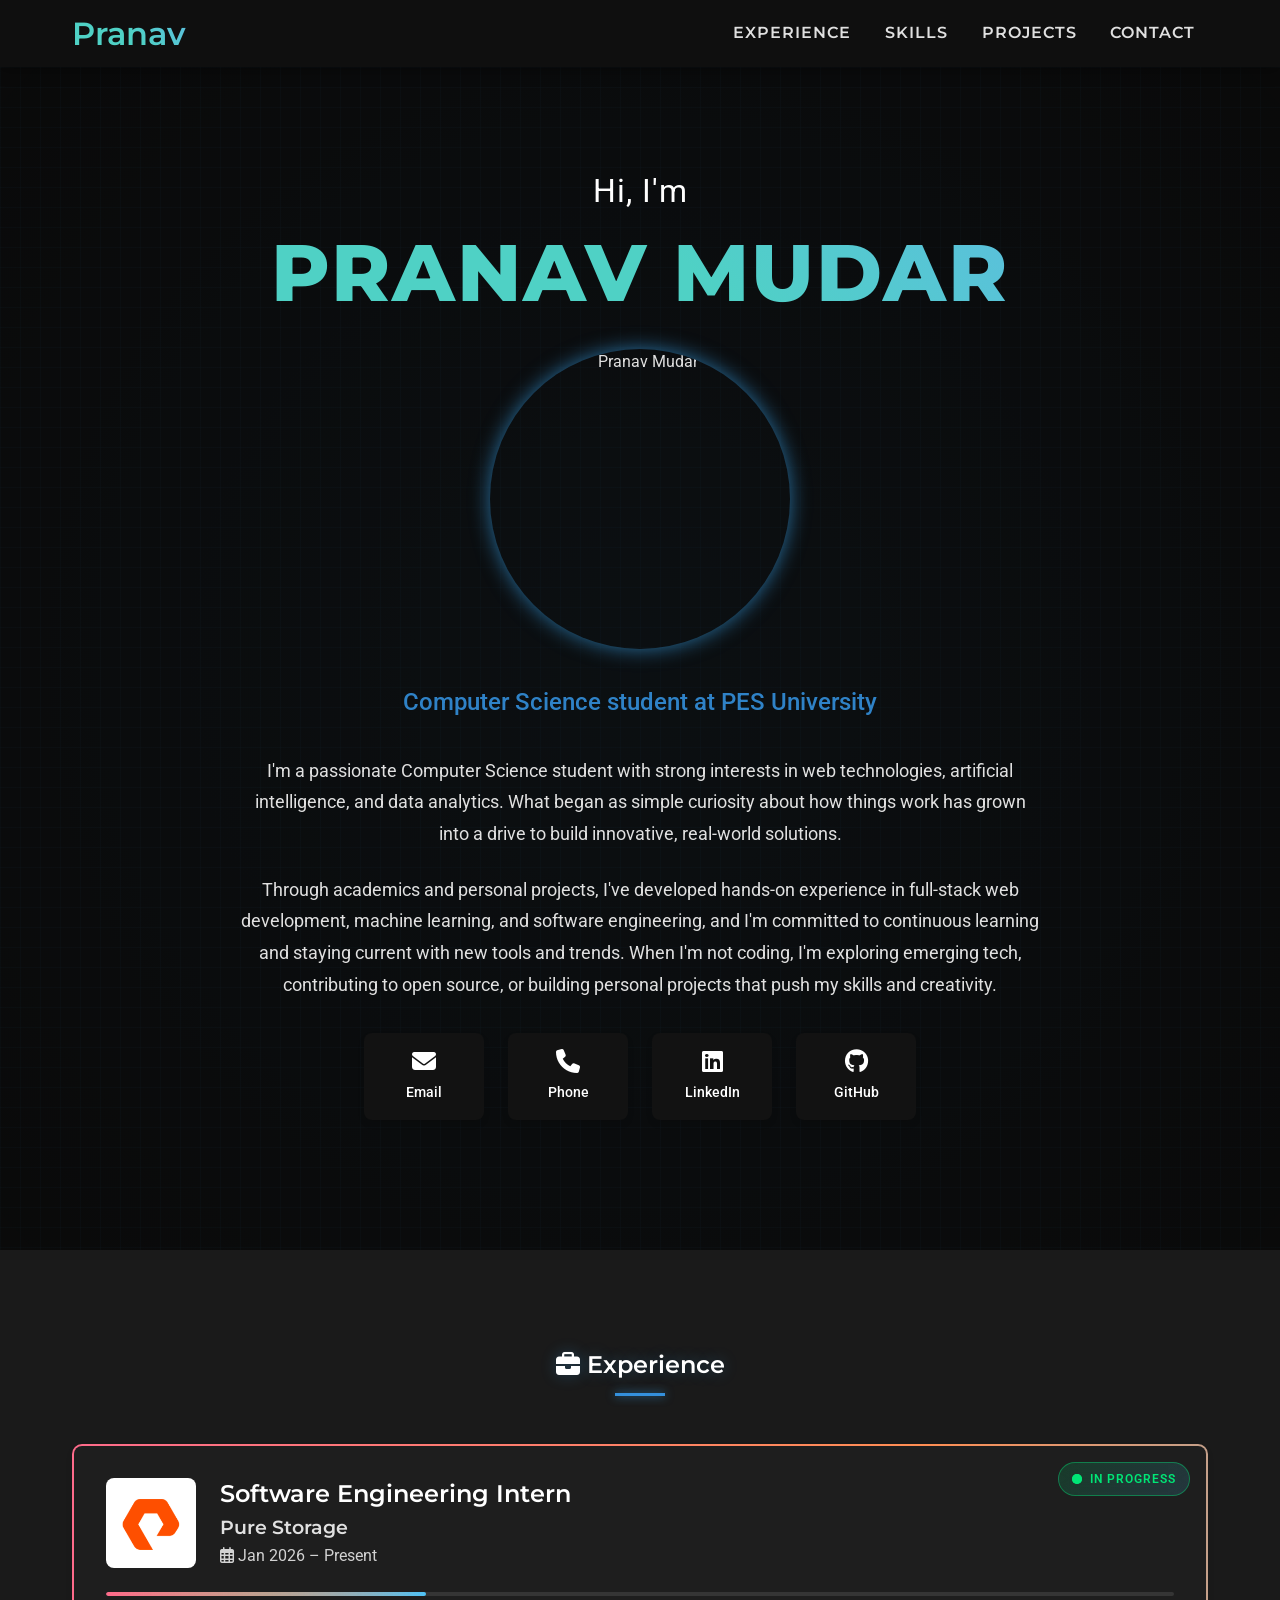
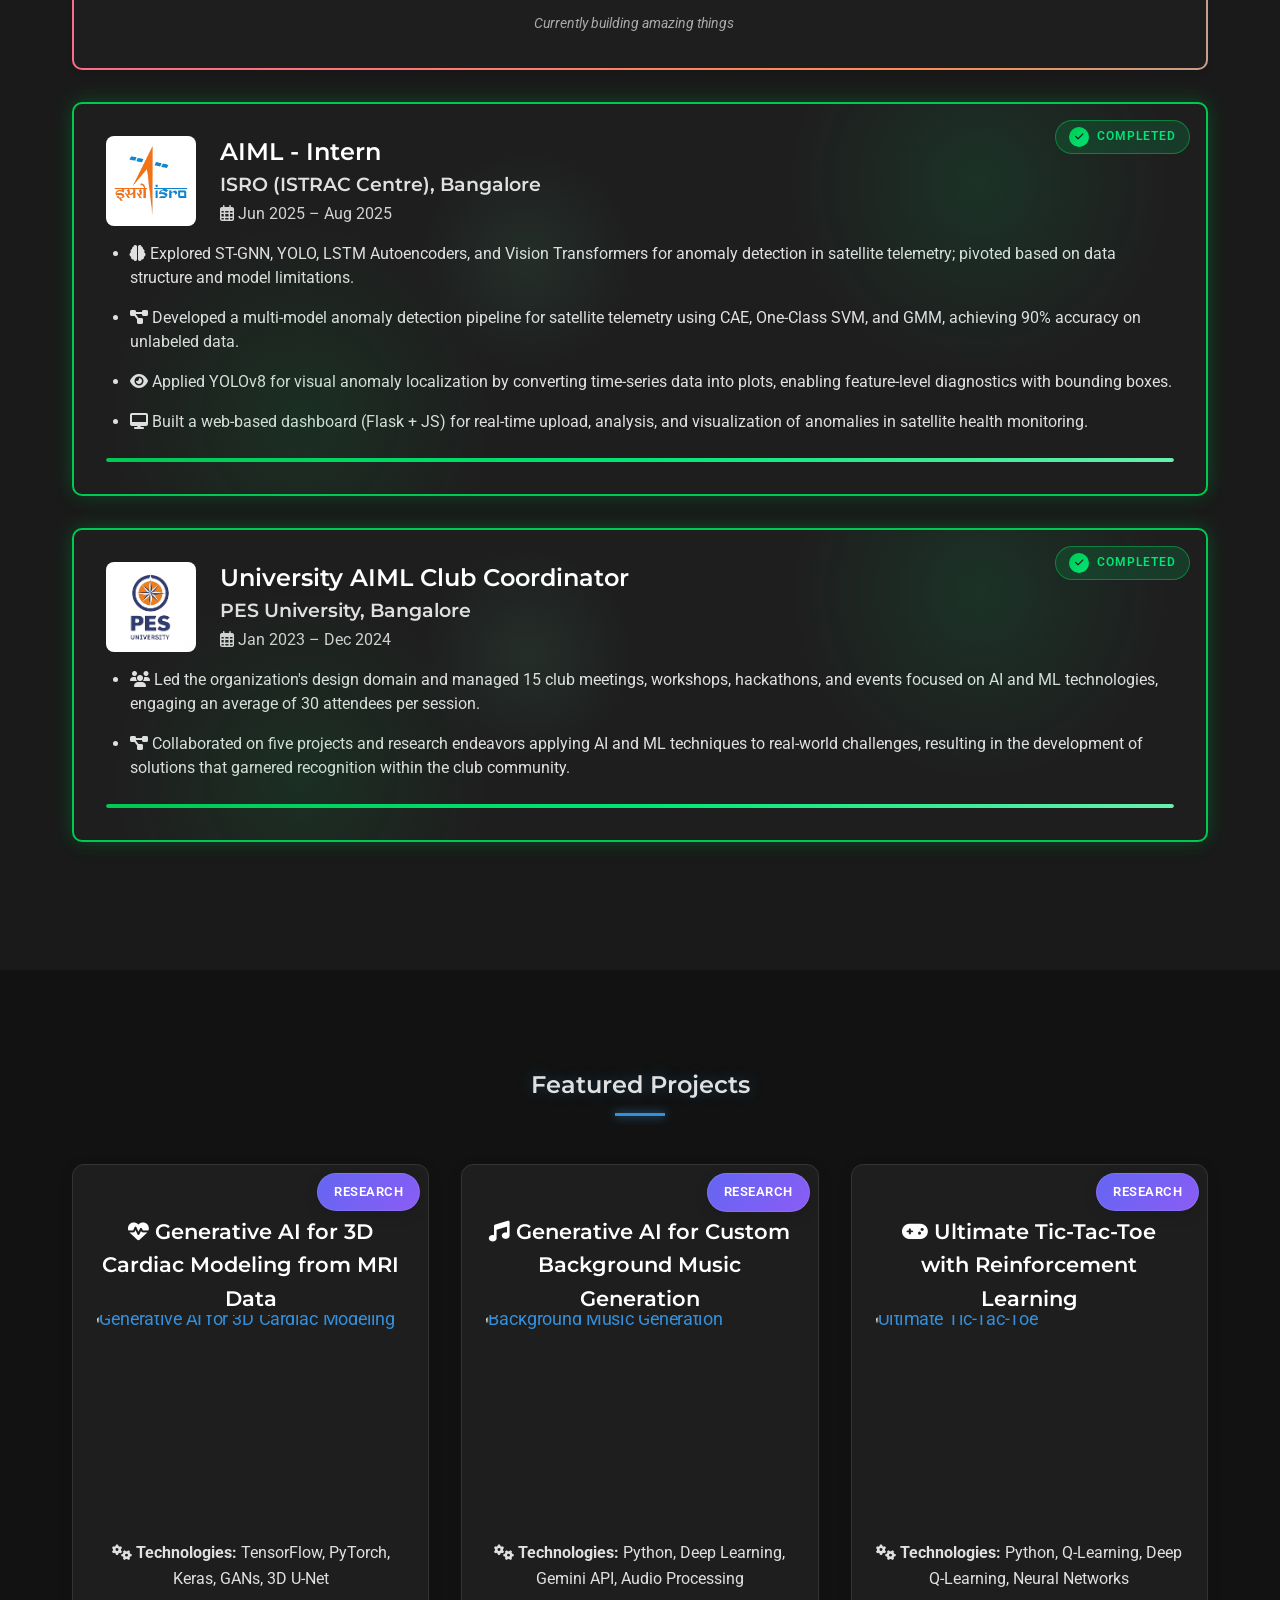
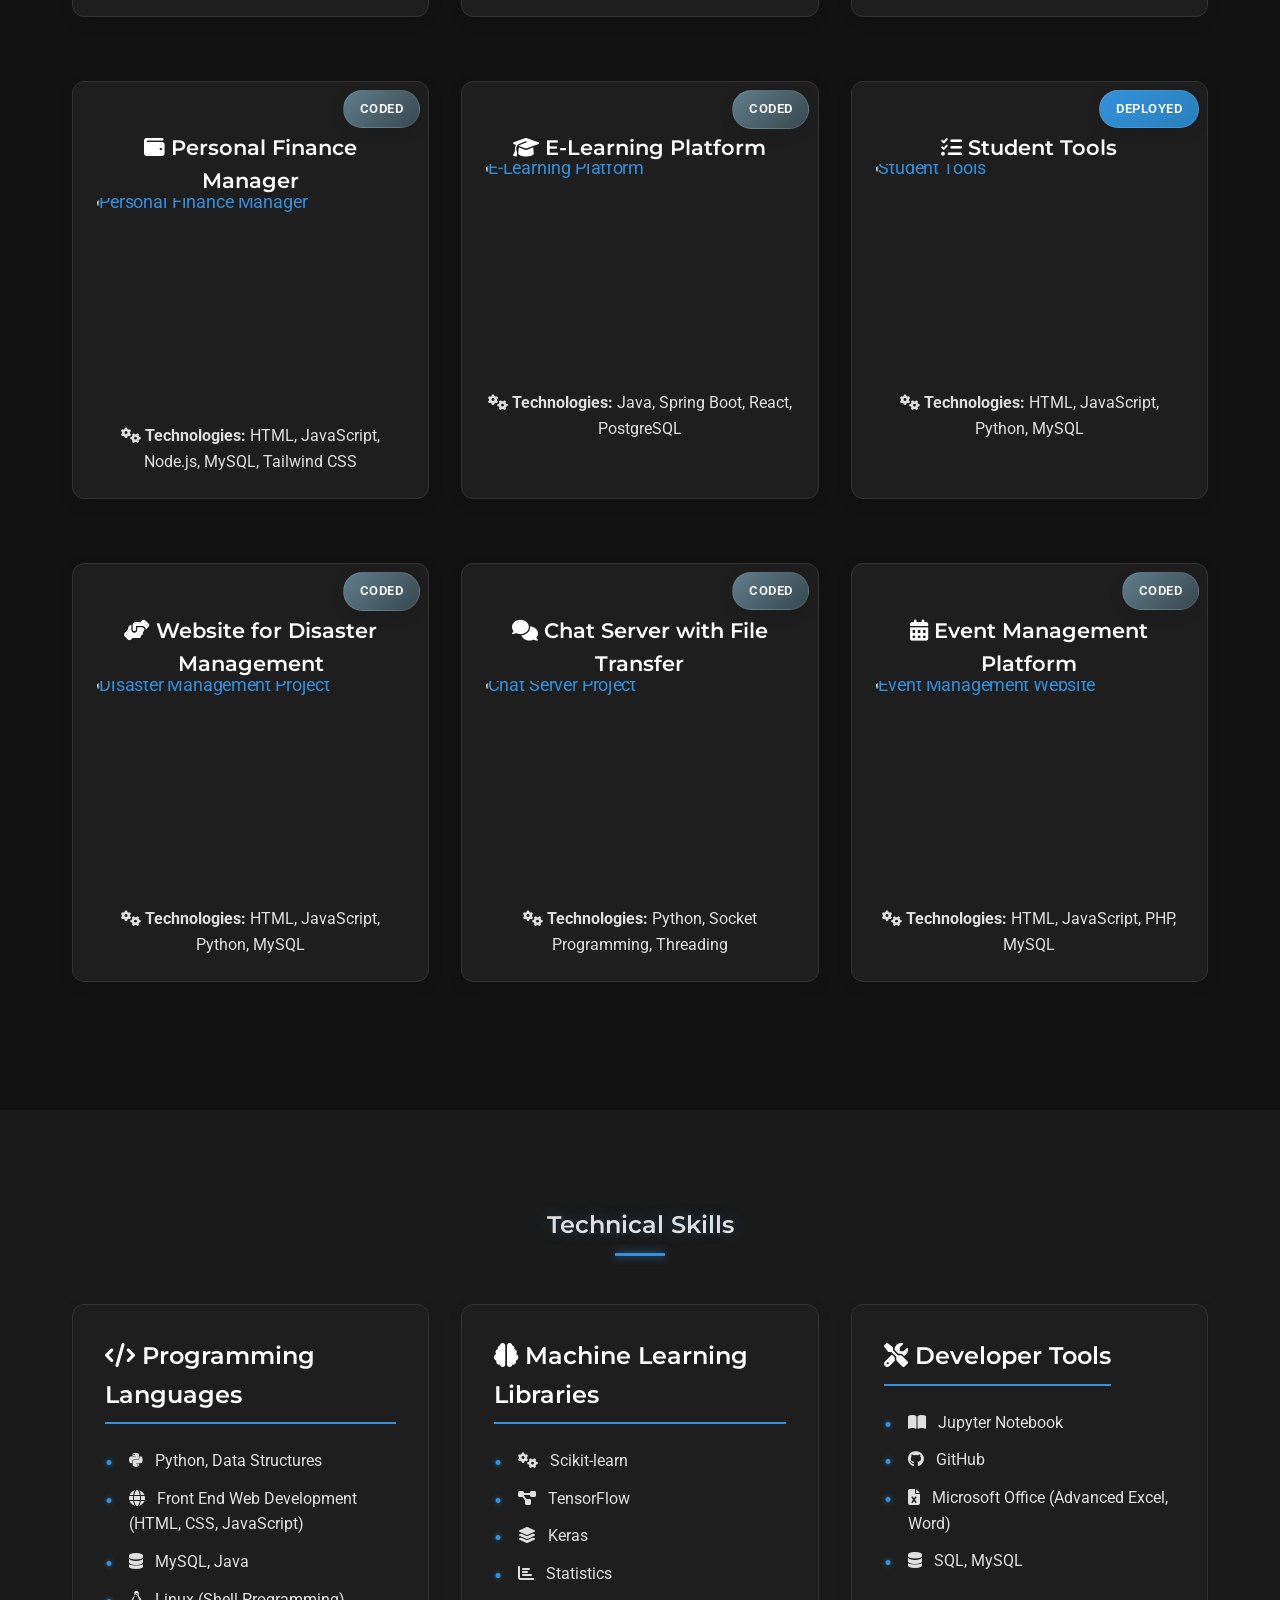
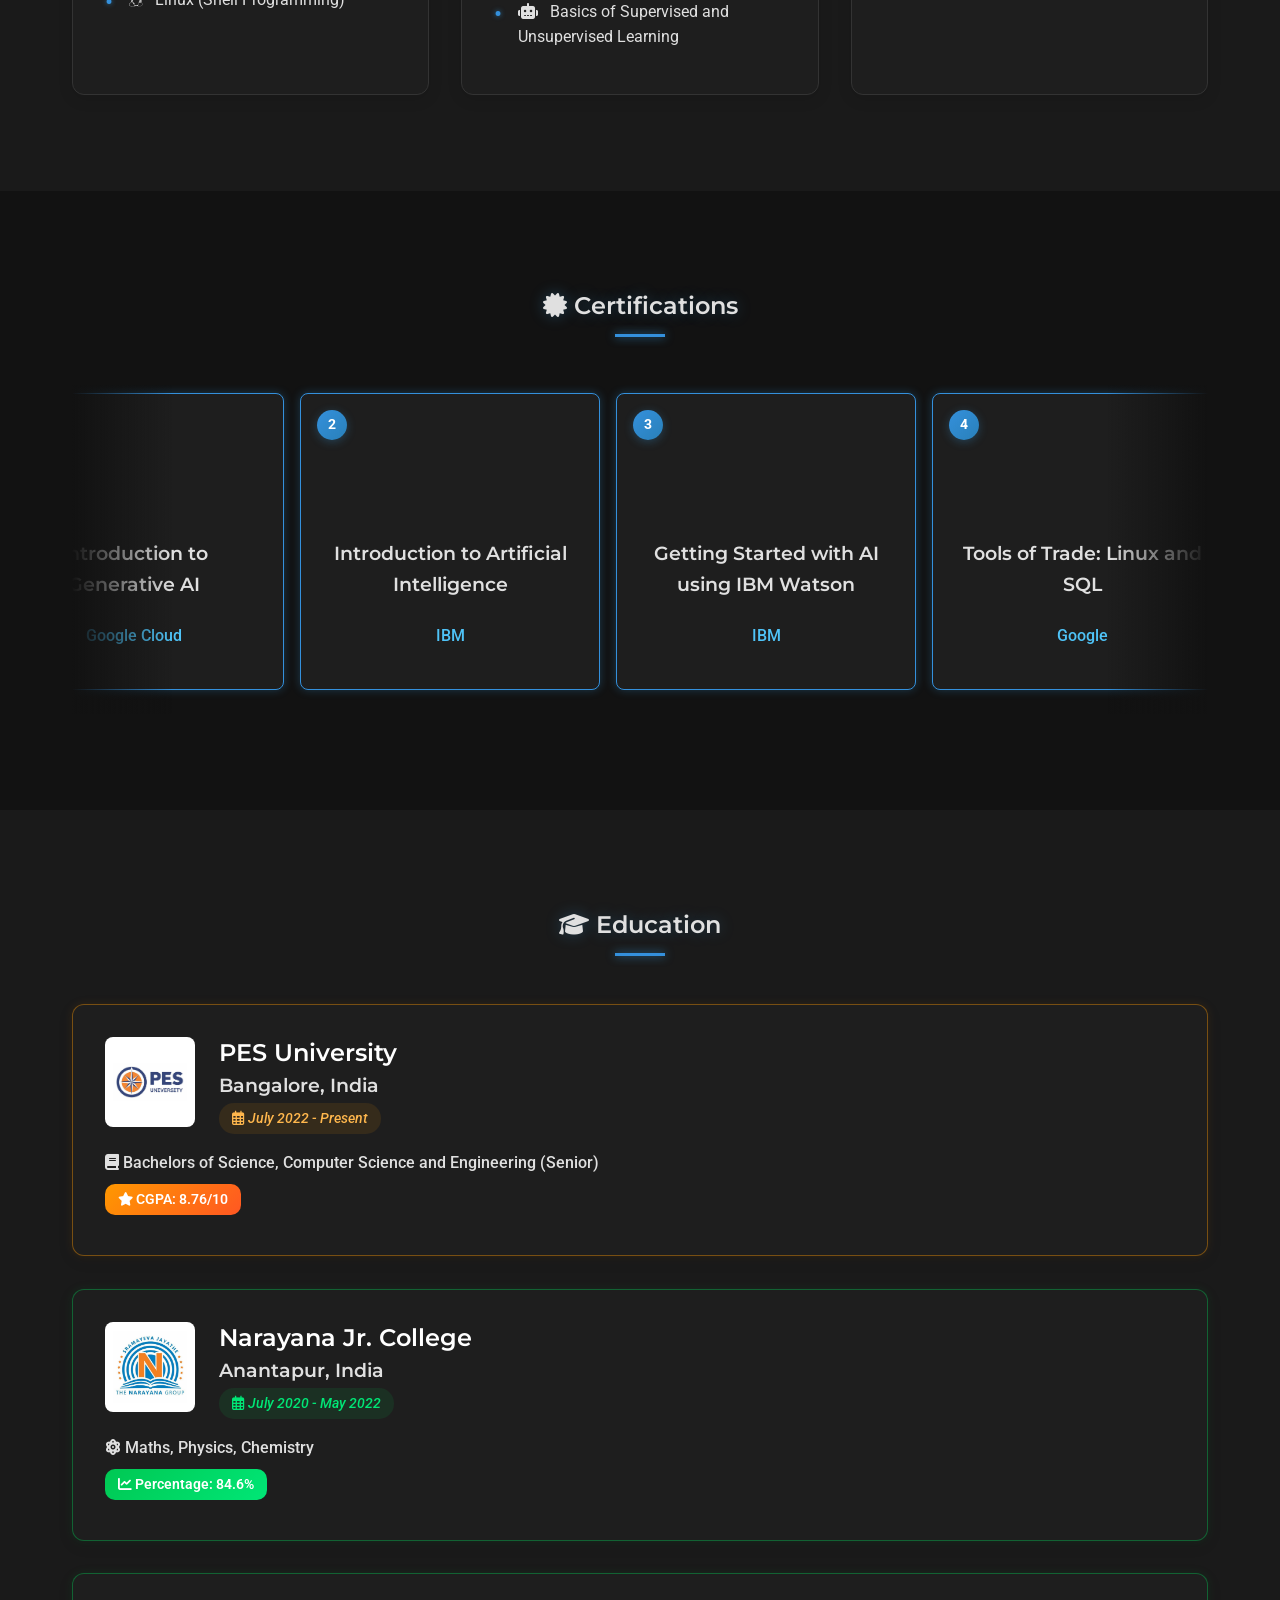
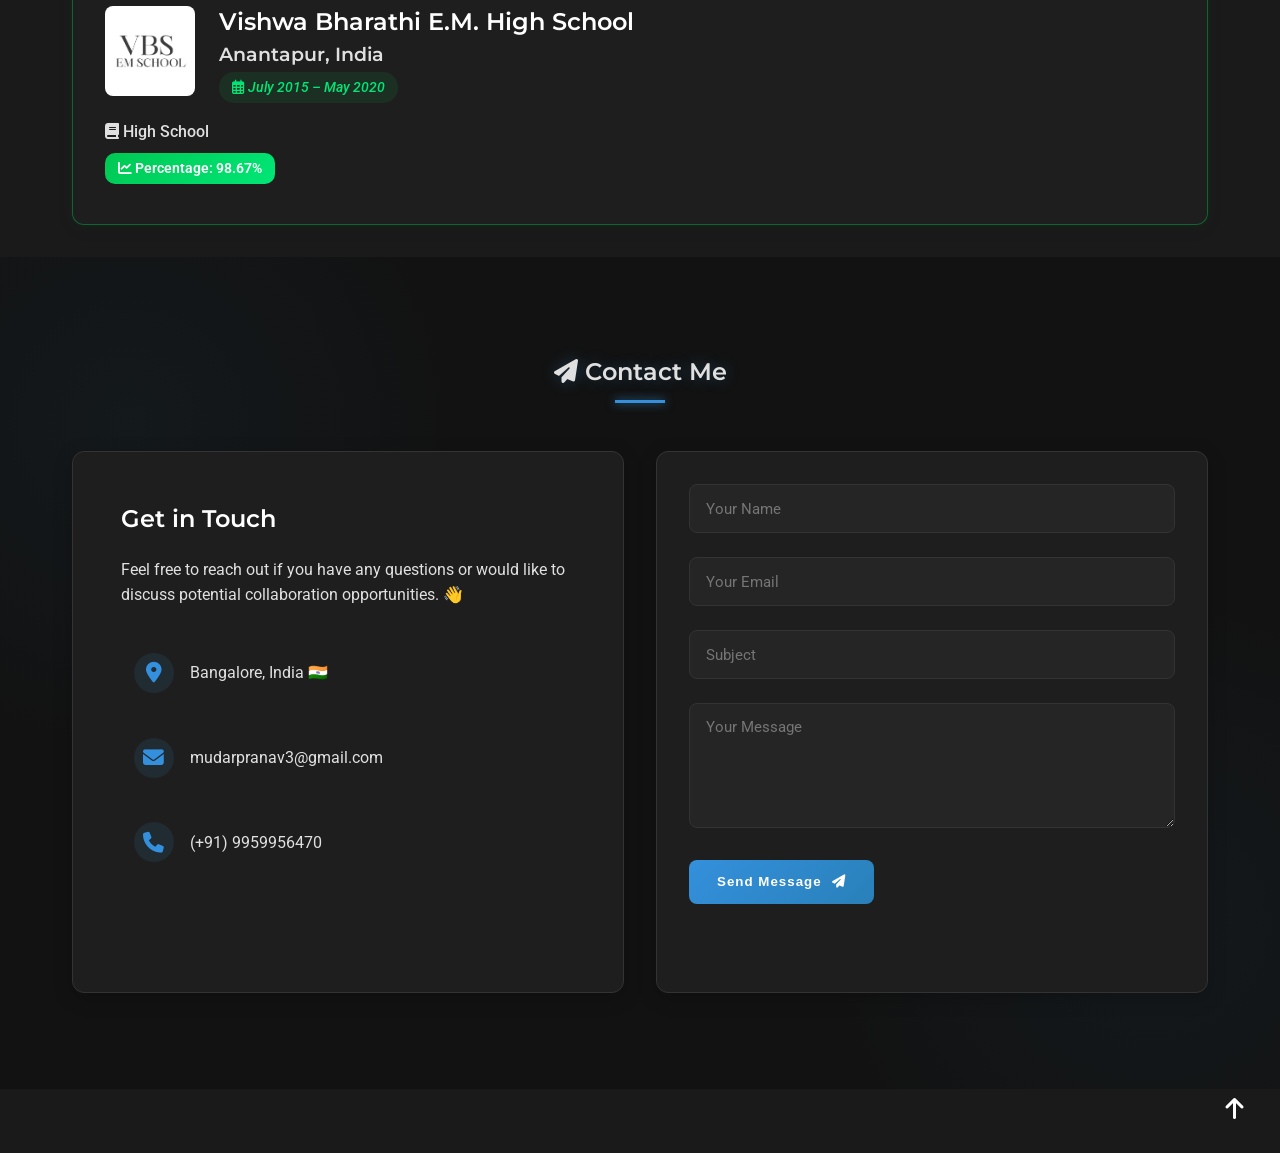
==== commit b204d4ca: "Updated scrolling animation on education section" ====
--- a/index.html
+++ b/index.html
@@ -509,7 +509,7 @@
         <div class="wrapper">
             <h2><i class="fas fa-graduation-cap"></i> Education</h2>
             
-            <div class="education-item education-ongoing" data-aos="fade-up" data-aos-duration="800">
+            <div class="education-item education-ongoing" data-aos="fade-up" data-aos-duration="1000" data-aos-easing="ease-out">
                 <div class="education-header">
                     <img src="Images/Education/PES_Logo.jpg" alt="PES University Logo" class="institution-logo">
                     <div class="education-title">
@@ -521,11 +521,11 @@
                 <div class="education-details">
                     <p class="education-degree"><i class="fas fa-book"></i> Bachelors of Science, Computer Science and Engineering (Senior)</p>
                     <p class="education-gpa"><i class="fas fa-star"></i> CGPA: 8.76/10</p>
-                    <p class="education-achievements"><i class="fas fa-trophy"></i> Won 2 university-level hackathons</p>
+                    <!-- <p class="education-achievements"><i class="fas fa-trophy"></i> Won 2 university-level hackathons</p> -->
                 </div>
             </div>
             
-            <div class="education-item education-done" data-aos="fade-up" data-aos-duration="800" data-aos-delay="200">
+            <div class="education-item education-done" data-aos="fade-up" data-aos-duration="1000" data-aos-delay="100" data-aos-easing="ease-out">
                 <div class="education-header">
                     <img src="Images/Education/Narayana_logo.avif" alt="Narayana Logo" class="institution-logo">
                     <div class="education-title">
@@ -540,7 +540,7 @@
                 </div>
             </div>
             
-            <div class="education-item education-done" data-aos="fade-up" data-aos-duration="800" data-aos-delay="400">
+            <div class="education-item education-done" data-aos="fade-up" data-aos-duration="1000" data-aos-delay="200" data-aos-easing="ease-out">
                 <div class="education-header">
                     <img src="Images/Education/Viswa Bharathi.png" alt="Vishwa Bharathi Logo" class="institution-logo">
                     <div class="education-title">
@@ -620,7 +620,9 @@
         AOS.init({
             once: false,  // Whether animation should happen only once - while scrolling down
             mirror: false, // Whether elements should animate out while scrolling past them
-            offset: 120,  // Offset (in px) from the original trigger point
+            offset: 150,  // Offset (in px) from the original trigger point - increased for smoother trigger
+            duration: 800, // Default duration
+            easing: 'ease-out', // Smoother easing function
         });
         
         // Profile Picture Modal
--- a/css/styles.css
+++ b/css/styles.css
@@ -2199,10 +2199,11 @@
     border-radius: 12px;
     padding: 2rem;
     margin-bottom: 2rem;
-    transition: all 0.4s ease;
+    transition: transform 0.4s ease, box-shadow 0.4s ease, border-color 0.4s ease;
     position: relative;
     overflow: hidden;
     box-shadow: 0 4px 15px rgba(0, 0, 0, 0.1);
+    will-change: transform, opacity;
 }
 
 .education-item::before {
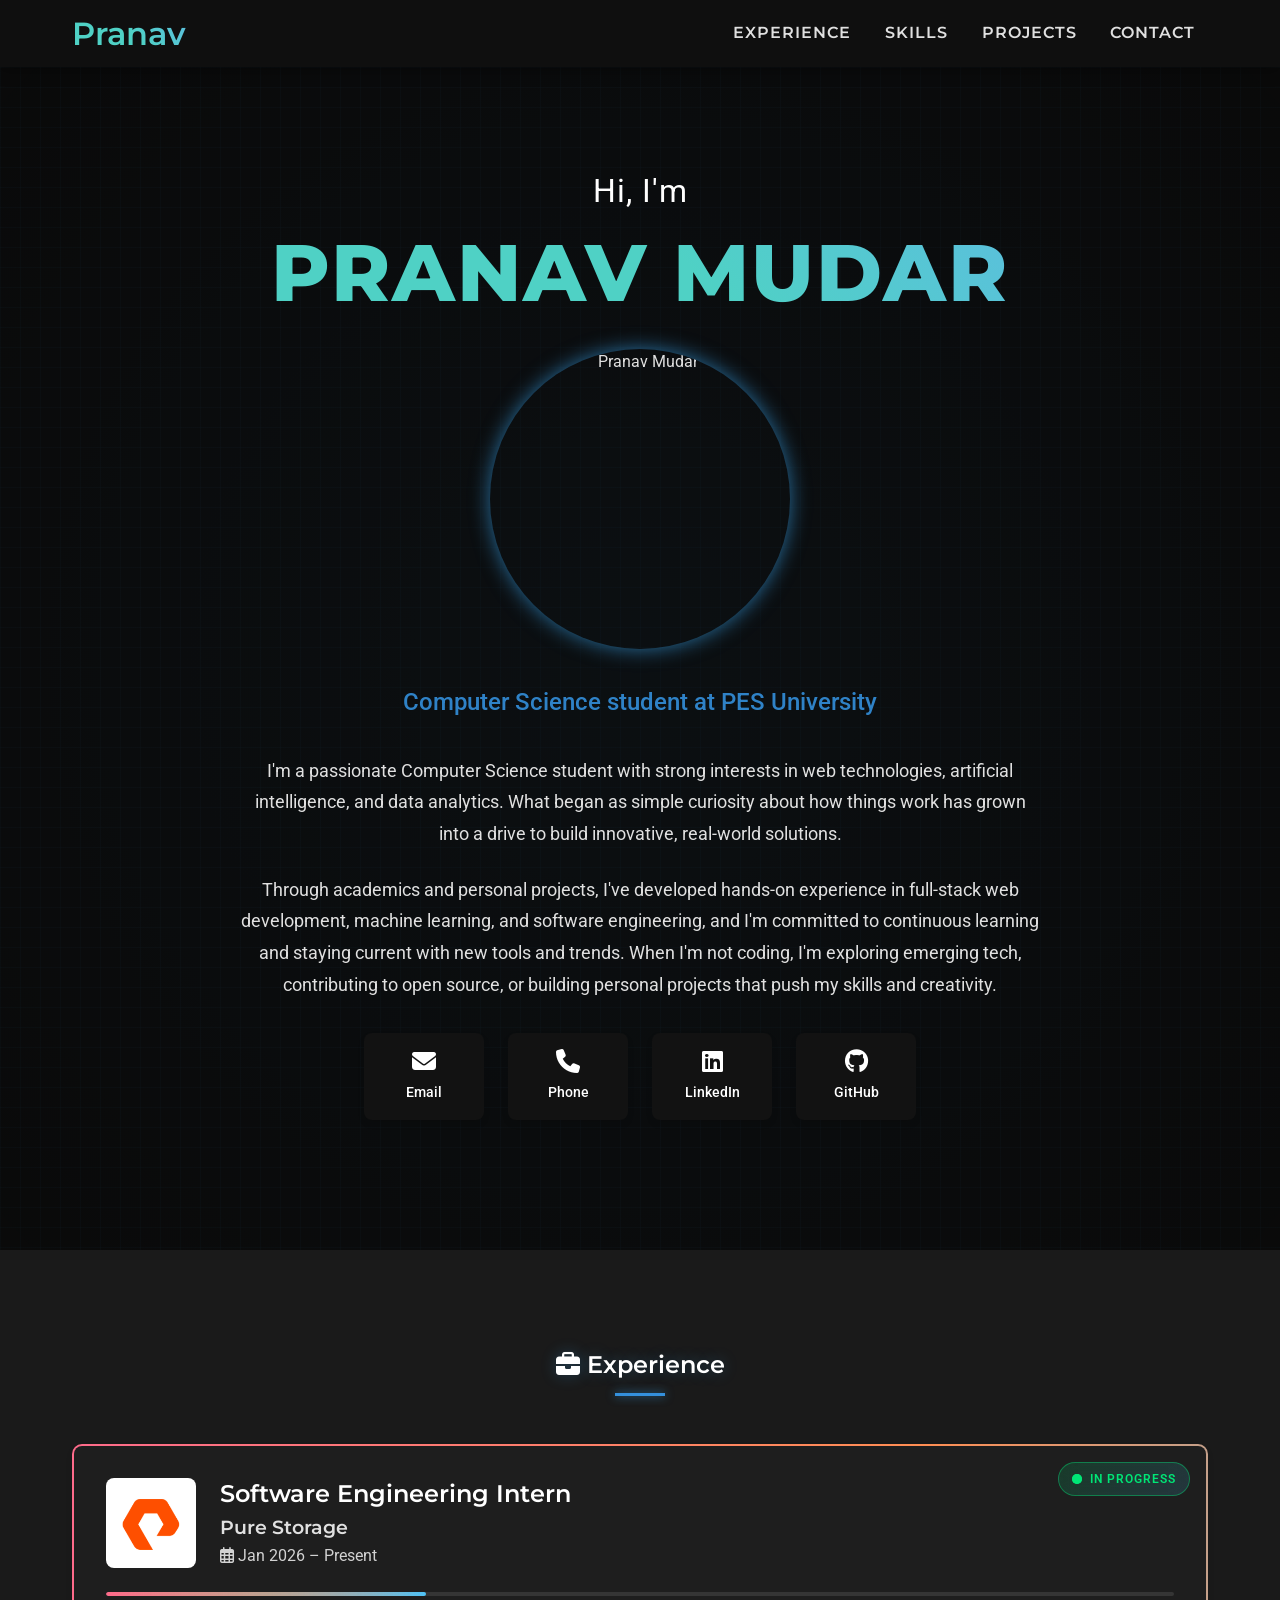
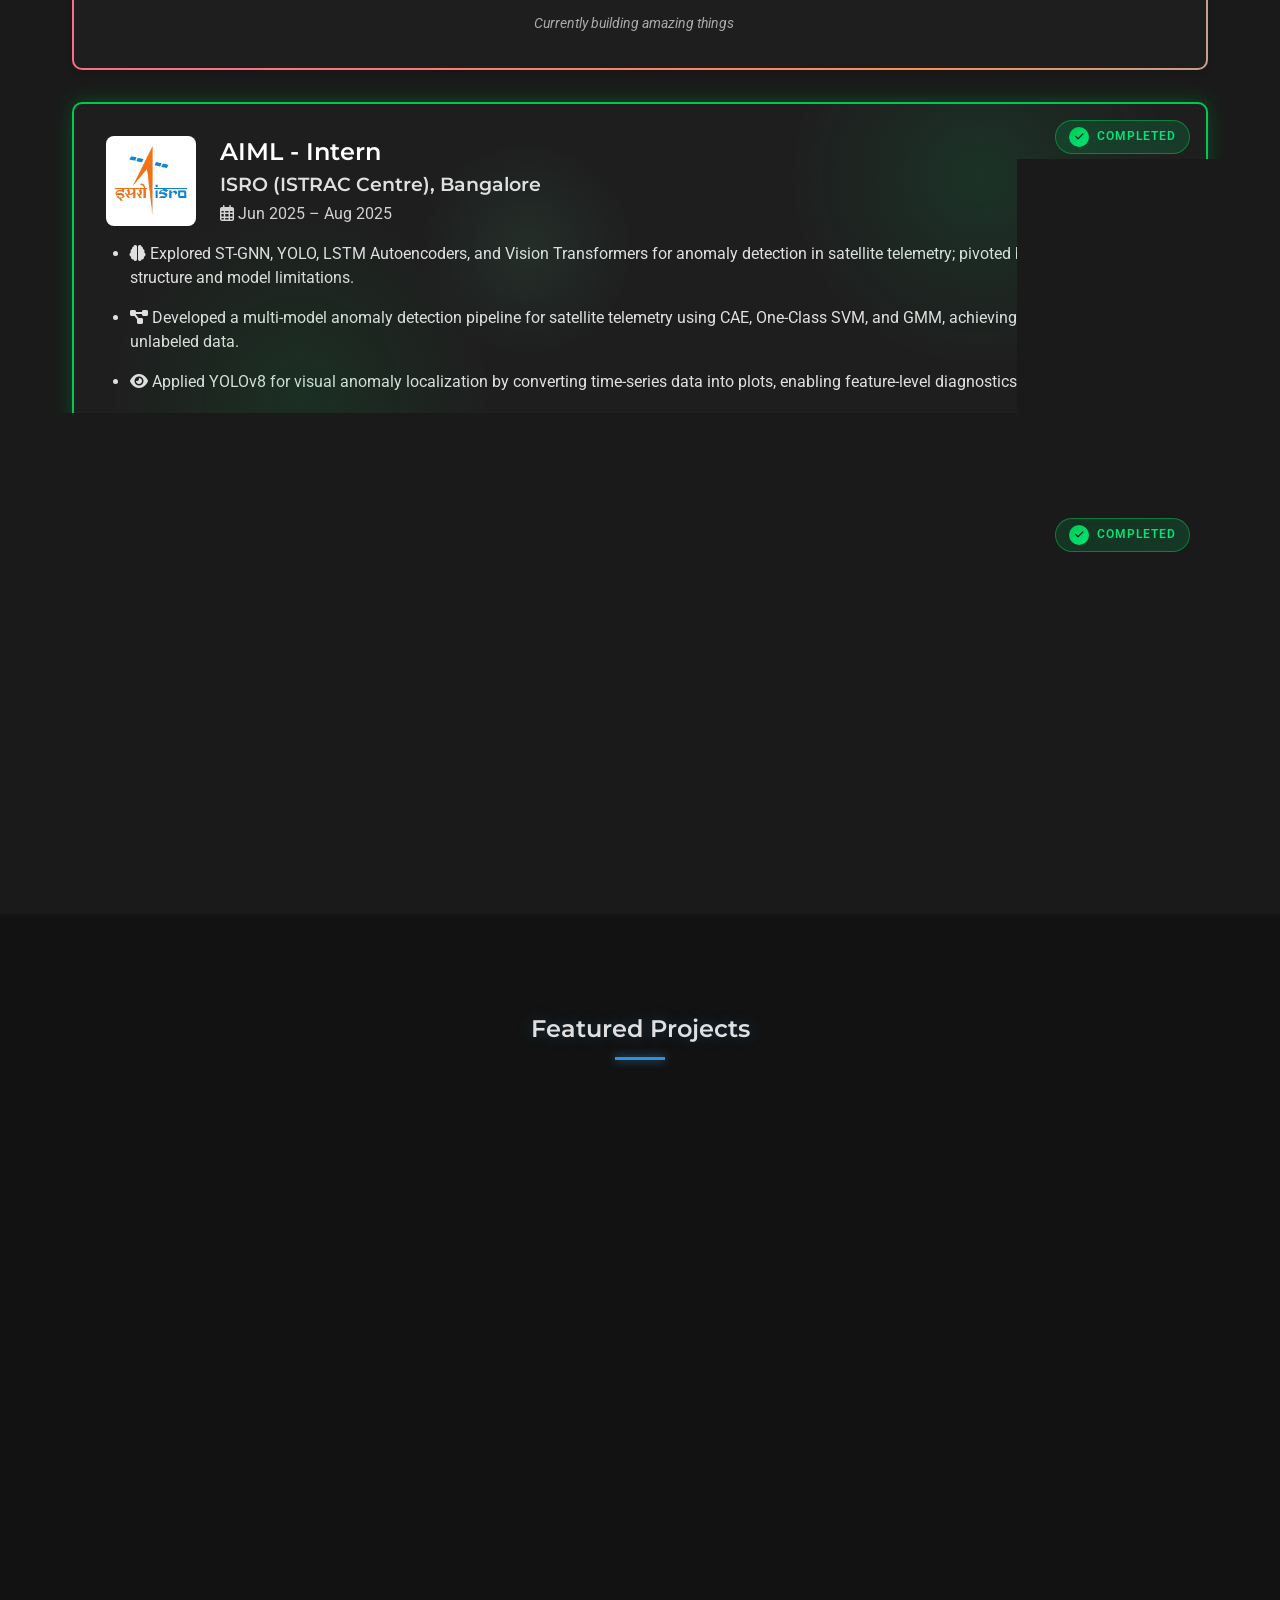
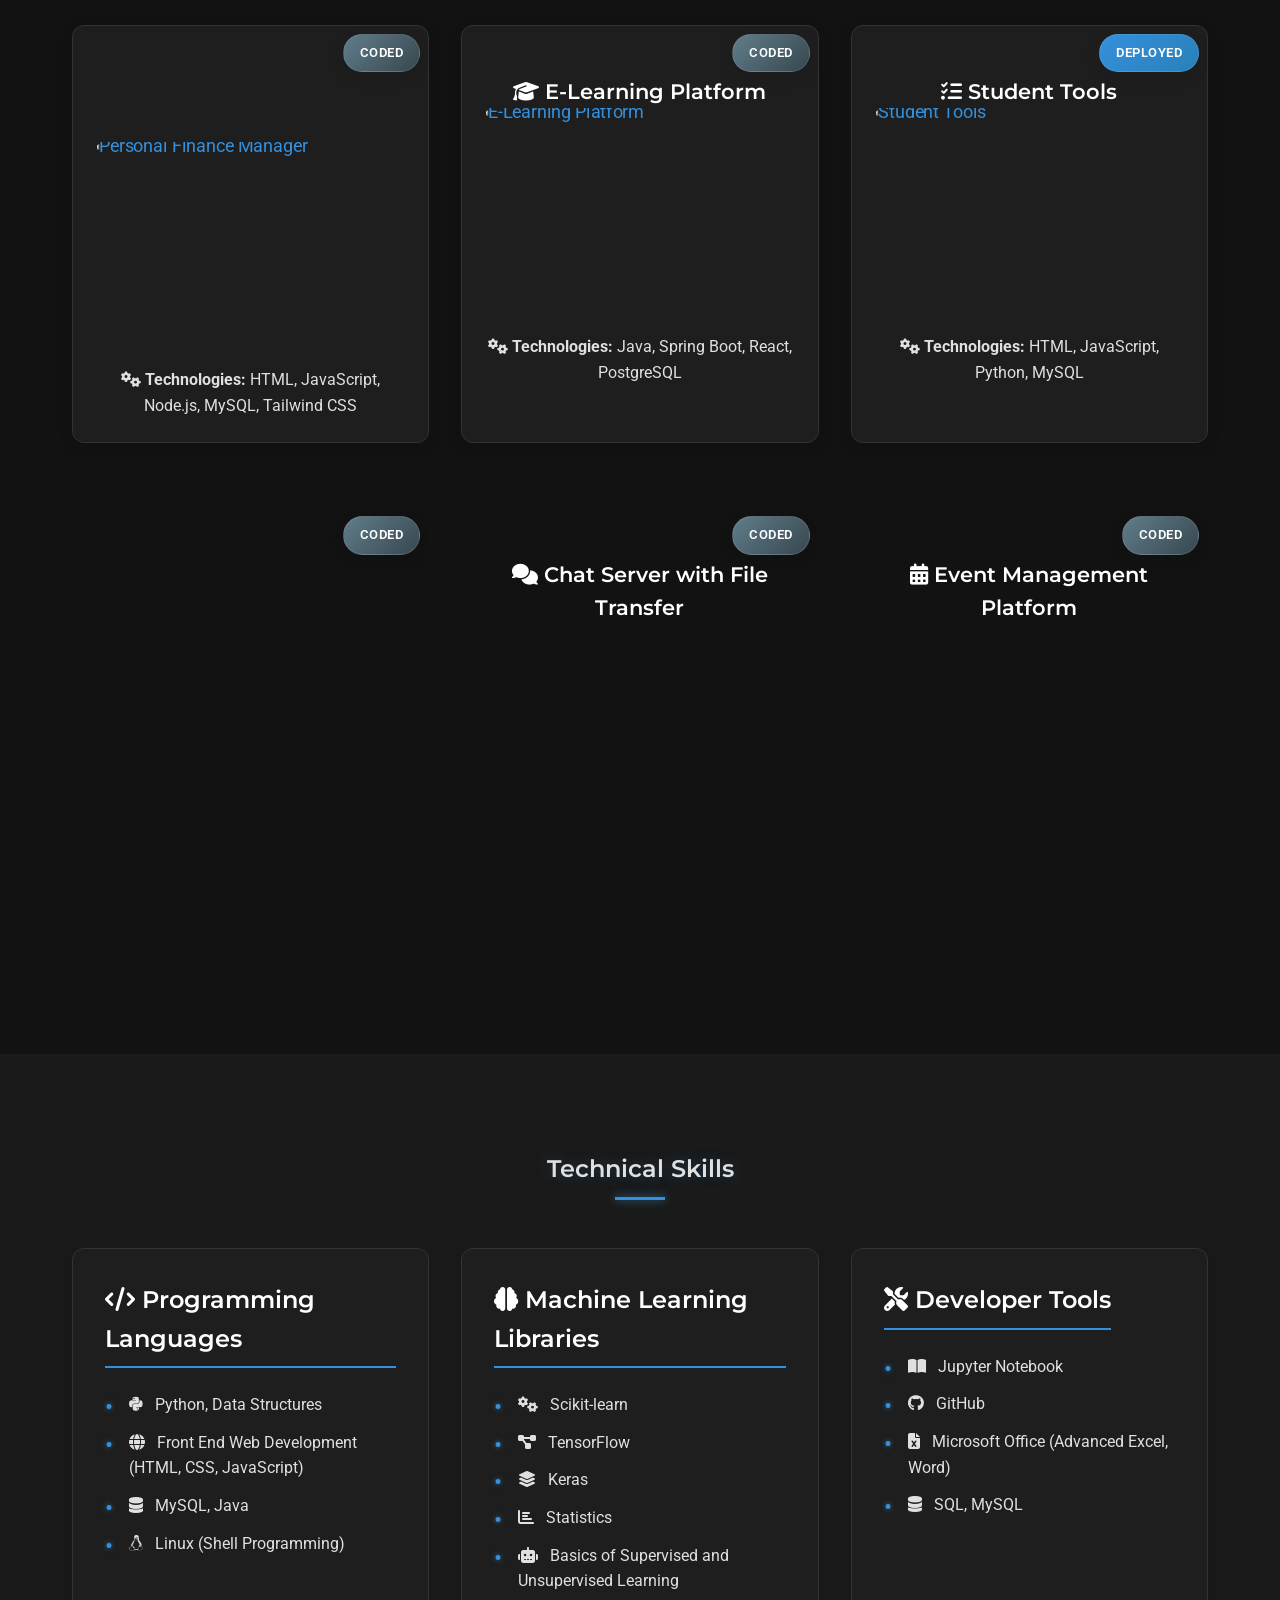
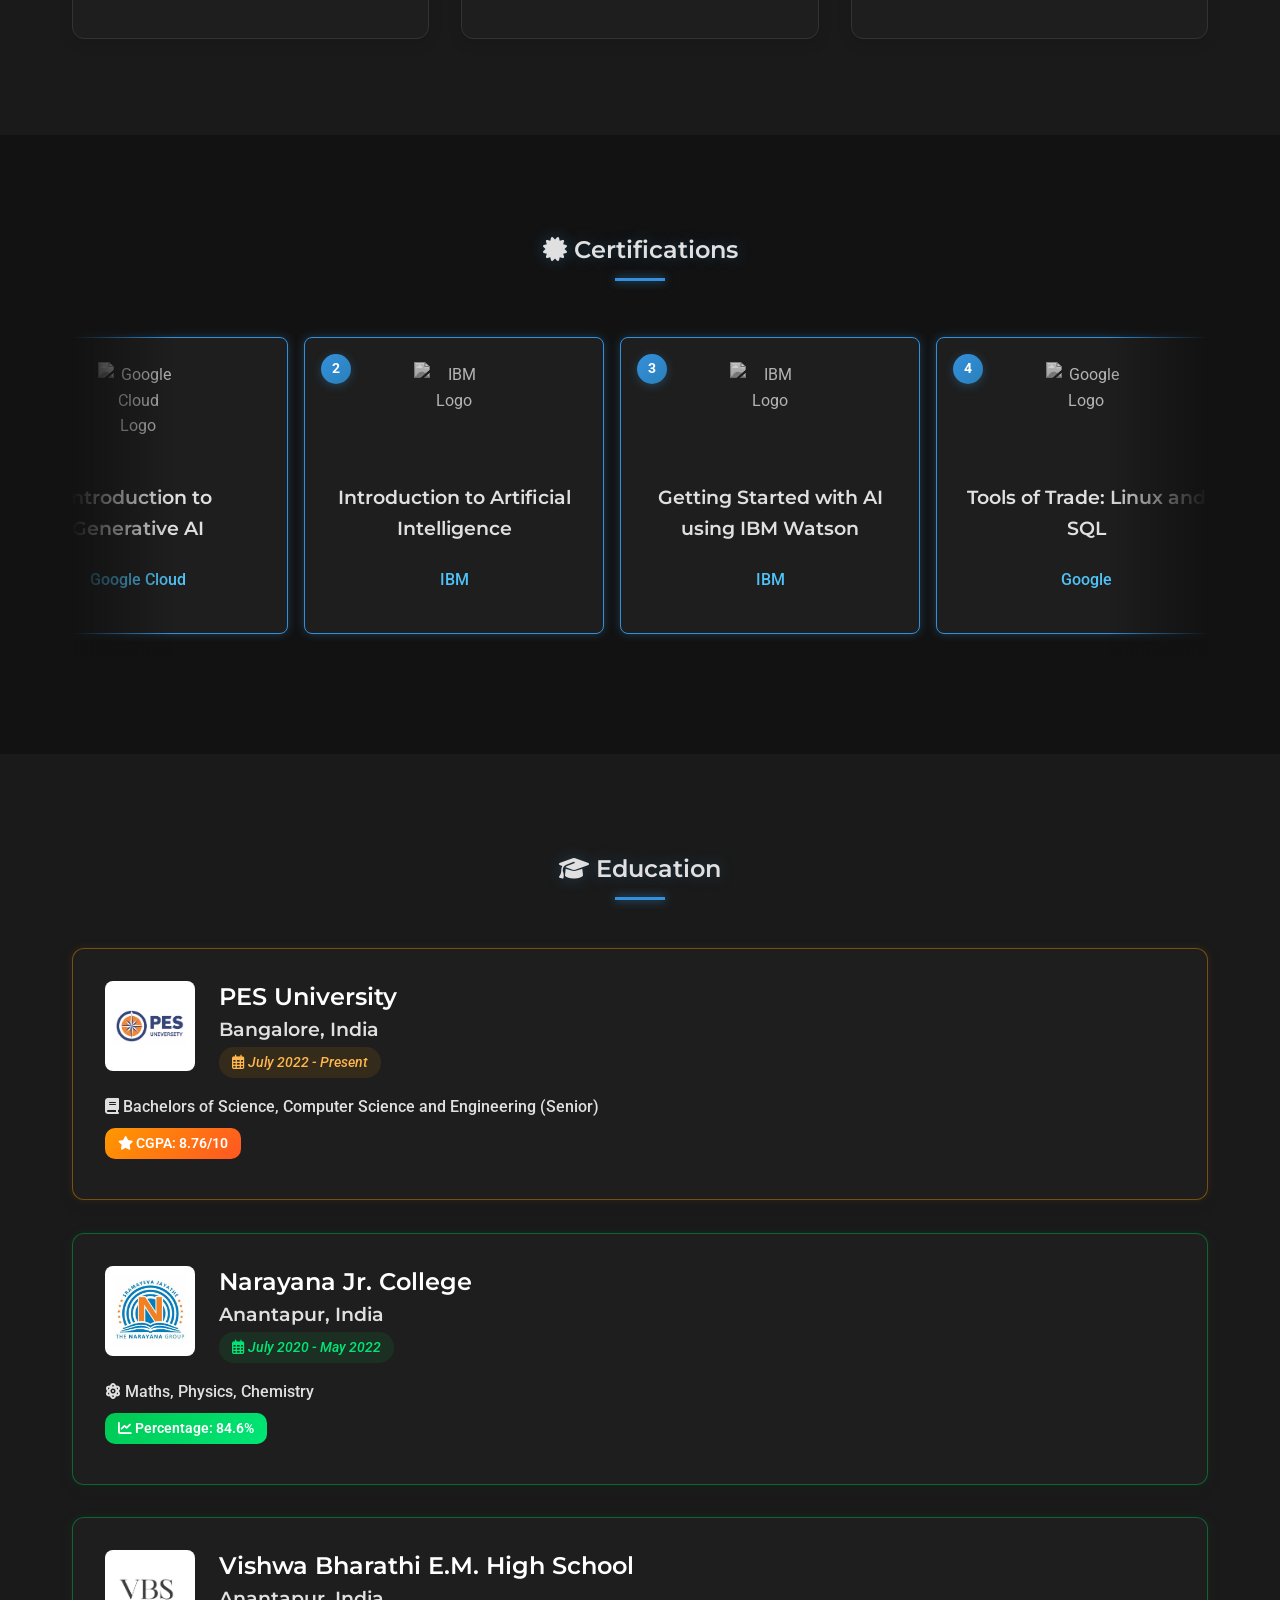
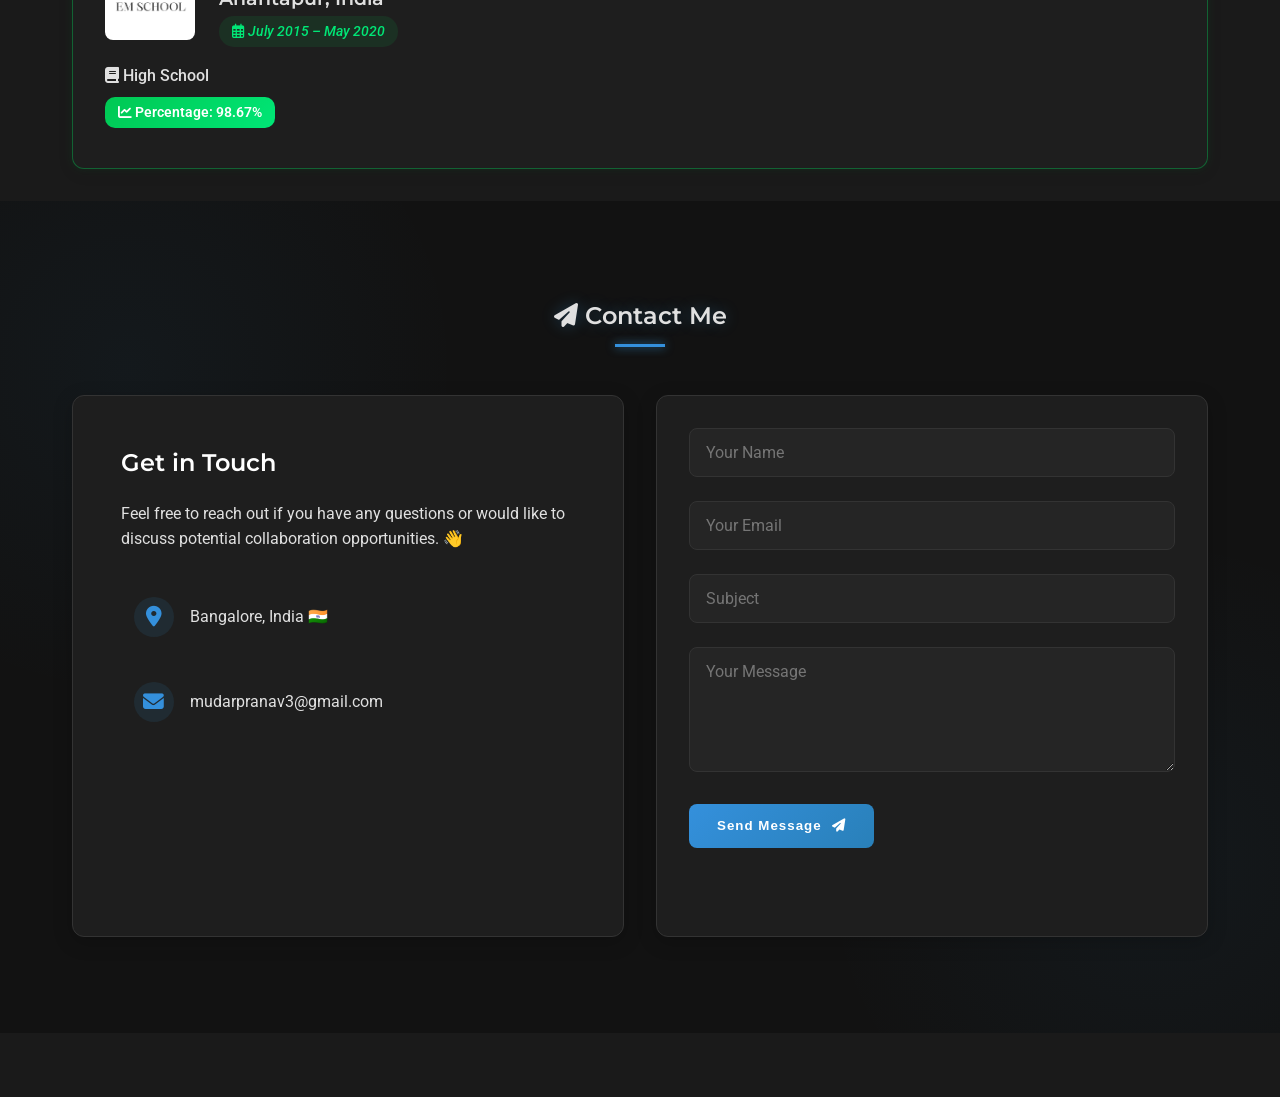
==== commit 0c3a58d4: "Fixed Minor bugs" ====
--- a/index.html
+++ b/index.html
@@ -135,6 +135,12 @@
             <span></span><span></span><span></span><span></span><span></span>
         </div>
     </div>
+    
+    <!-- Back to Top Button - Placed early to ensure it's above page loader -->
+    <a href="#hero" class="back-to-top" id="backToTop" aria-label="Back to top">
+        <i class="fas fa-arrow-up"></i>
+        <span style="display: none;">↑</span>
+    </a>
 	
     <!-- ------------------------------------------------------
     The site is designed to be mobile first. The wrapper elements
@@ -261,10 +267,10 @@
                     <li><i class="fas fa-eye"></i> Applied YOLOv8 for visual anomaly localization by converting time-series data into plots, enabling feature-level diagnostics with bounding boxes.</li>
                     <li><i class="fas fa-desktop"></i> Built a web-based dashboard (Flask + JS) for real-time upload, analysis, and visualization of anomalies in satellite health monitoring.</li>
                 </ul>
-                <div class="completed-bar">
+                <!-- <div class="completed-bar">
                     <div class="completed-fill"></div>
                     <div class="completed-shine"></div>
-                </div>
+                </div> -->
             </div>
 
             <div class="experience-item experience-completed" data-aos="fade-up" data-aos-duration="800">
@@ -286,10 +292,10 @@
                     <li><i class="fas fa-users"></i> Led the organization's design domain and managed 15 club meetings, workshops, hackathons, and events focused on AI and ML technologies, engaging an average of 30 attendees per session.</li>
                     <li><i class="fas fa-project-diagram"></i> Collaborated on five projects and research endeavors applying AI and ML techniques to real-world challenges, resulting in the development of solutions that garnered recognition within the club community.</li>
                 </ul>
-                <div class="completed-bar">
+                <!-- <div class="completed-bar">
                     <div class="completed-fill"></div>
                     <div class="completed-shine"></div>
-                </div>
+                </div> -->
             </div>
         </div>
     </section>
@@ -573,10 +579,10 @@
                             <i class="fas fa-envelope"></i>
                             <p>mudarpranav3@gmail.com</p>
                         </div>
-                        <div class="contact-detail-item">
+                        <!-- <div class="contact-detail-item">
                             <i class="fas fa-phone"></i>
                             <p>(+91) 9959956470</p>
-                        </div>
+                        </div> -->
                     </div>
                 </div>
                 <div class="contact-form-section" data-aos="fade-up" data-aos-duration="800" data-aos-delay="200">
@@ -610,11 +616,6 @@
         <img src="/dp/Me2.jpg" alt="Pranav Mudar">
     </div>
 
-    <!-- Back to Top Button -->
-    <a href="#hero" class="back-to-top" id="backToTop">
-        <i class="fas fa-arrow-up"></i>
-    </a>
-
     <script>
         // Initialize AOS
         AOS.init({
@@ -687,16 +688,62 @@
             });
         }
 
-        // Back to Top Button
-        const backToTopButton = document.getElementById('backToTop');
-        
-        window.addEventListener('scroll', () => {
-            if (window.pageYOffset > 300) {
-                backToTopButton.classList.add('visible');
-            } else {
-                backToTopButton.classList.remove('visible');
+        // Back to Top Button - Initialize after page is ready
+        function initBackToTopButton() {
+            const backToTopButton = document.getElementById('backToTop');
+            
+            if (backToTopButton) {
+                // Function to update button visibility
+                function updateBackToTopVisibility() {
+                    const scrollY = window.pageYOffset || window.scrollY || document.documentElement.scrollTop;
+                    if (scrollY > 300) {
+                        backToTopButton.classList.add('visible');
+                    } else {
+                        backToTopButton.classList.remove('visible');
+                    }
+                }
+                
+                // Check visibility on scroll (with throttling for performance)
+                let ticking = false;
+                window.addEventListener('scroll', () => {
+                    if (!ticking) {
+                        window.requestAnimationFrame(() => {
+                            updateBackToTopVisibility();
+                            ticking = false;
+                        });
+                        ticking = true;
+                    }
+                });
+                
+                // Check initial visibility after a short delay to ensure page is loaded
+                setTimeout(() => {
+                    updateBackToTopVisibility();
+                }, 100);
+                
+                // Also check on window load
+                window.addEventListener('load', updateBackToTopVisibility);
+                
+                // Smooth scroll to top when button is clicked
+                backToTopButton.addEventListener('click', (e) => {
+                    e.preventDefault();
+                    window.scrollTo({
+                        top: 0,
+                        behavior: 'smooth'
+                    });
+                });
             }
-        });
+        }
+        
+        // Initialize when DOM is ready
+        if (document.readyState === 'loading') {
+            document.addEventListener('DOMContentLoaded', initBackToTopButton);
+        } else {
+            // DOM is already ready
+            initBackToTopButton();
+        }
+        
+        // Also initialize after page load to ensure it works
+        window.addEventListener('load', initBackToTopButton);
         
         // Make entire project card clickable
         document.querySelectorAll('.projects article').forEach(article => {
--- a/css/styles.css
+++ b/css/styles.css
@@ -3510,35 +3510,59 @@
 }
 
 /* Back to top button */
+/* Must be higher than page-loader (10000) to appear above it */
 .back-to-top {
-    position: fixed;
-    bottom: 20px;
-    right: 20px;
-    background: var(--accent);
-    color: white;
-    width: 50px;
-    height: 50px;
-    border-radius: 50%;
-    display: flex;
-    align-items: center;
-    justify-content: center;
-    text-decoration: none;
-    box-shadow: 0 0 10px rgba(0, 0, 0, 0.2);
+    position: fixed !important;
+    bottom: 30px !important;
+    right: 30px !important;
+    background: var(--accent) !important;
+    color: white !important;
+    width: 50px !important;
+    height: 50px !important;
+    border-radius: 50% !important;
+    display: flex !important;
+    align-items: center !important;
+    justify-content: center !important;
+    text-decoration: none !important;
+    box-shadow: 0 4px 15px rgba(52, 152, 219, 0.4) !important;
     opacity: 0;
     visibility: hidden;
-    transition: all 0.3s ease;
-    z-index: 99;
+    transition: opacity 0.3s ease, visibility 0.3s ease, transform 0.3s ease !important;
+    z-index: 1000000 !important;
+    cursor: pointer !important;
+    pointer-events: auto !important;
+    margin: 0 !important;
+    padding: 0 !important;
+    border: none !important;
 }
 
 .back-to-top.visible {
-    opacity: 1;
-    visibility: visible;
+    opacity: 1 !important;
+    visibility: visible !important;
+    display: flex !important;
+}
+
+/* Force button positioning using ID selector for maximum specificity */
+/* Must be higher than page-loader (10000) and profileModal (999999) */
+#backToTop {
+    position: fixed !important;
+    bottom: 30px !important;
+    right: 30px !important;
+    z-index: 1000000 !important;
+    display: flex !important;
+}
+
+/* Ensure visible state overrides everything */
+#backToTop.visible {
+    opacity: 1 !important;
+    visibility: visible !important;
+    display: flex !important;
 }
 
 .back-to-top:hover {
     background: #2980b9;
-    transform: translateY(-3px);
-    box-shadow: 0 5px 15px rgba(0, 0, 0, 0.3);
+    transform: translateY(-5px) scale(1.1);
+    box-shadow: 0 8px 20px rgba(52, 152, 219, 0.6);
     color: white;
     text-decoration: none;
 }
@@ -4144,8 +4168,14 @@
 
     /* Back to Top Button */
     .back-to-top {
-        right: 1rem;
-        bottom: 1rem;
+        right: 20px;
+        bottom: 20px;
+        width: 45px;
+        height: 45px;
+    }
+    
+    .back-to-top i {
+        font-size: 1.3rem;
     }
 }
 
@@ -4307,7 +4337,7 @@
     overflow: hidden;
 }
 
-body.loading > *:not(.page-loader):not(#profileModal) {
+body.loading > *:not(.page-loader):not(#profileModal):not(.back-to-top) {
     opacity: 0;
 }
 
@@ -4321,7 +4351,27 @@
     transform: scale(0);
 }
 
-body.loaded > *:not(.page-loader):not(#profileModal) {
+/* Ensure back-to-top button is never hidden by loading state */
+body.loading .back-to-top {
+    display: flex !important;
+    pointer-events: auto !important;
+    z-index: 1000000 !important;
+}
+
+/* Override loading state when button should be visible */
+body.loading .back-to-top.visible {
+    opacity: 1 !important;
+    visibility: visible !important;
+    z-index: 1000000 !important;
+}
+
+/* Ensure button is above page loader */
+.page-loader ~ .back-to-top,
+body:has(.page-loader) .back-to-top {
+    z-index: 1000000 !important;
+}
+
+body.loaded > *:not(.page-loader):not(#profileModal):not(.back-to-top) {
     animation: contentReveal 0.8s cubic-bezier(0.16, 1, 0.3, 1) forwards;
 }
 
@@ -4375,6 +4425,13 @@
     z-index: 10000;
     pointer-events: none;
     perspective: 1000px;
+}
+
+/* Ensure back-to-top button is always above page loader */
+.page-loader ~ .back-to-top,
+body:has(.page-loader) .back-to-top,
+.page-loader + .back-to-top {
+    z-index: 1000000 !important;
 }
 
 .page-loader.hidden {
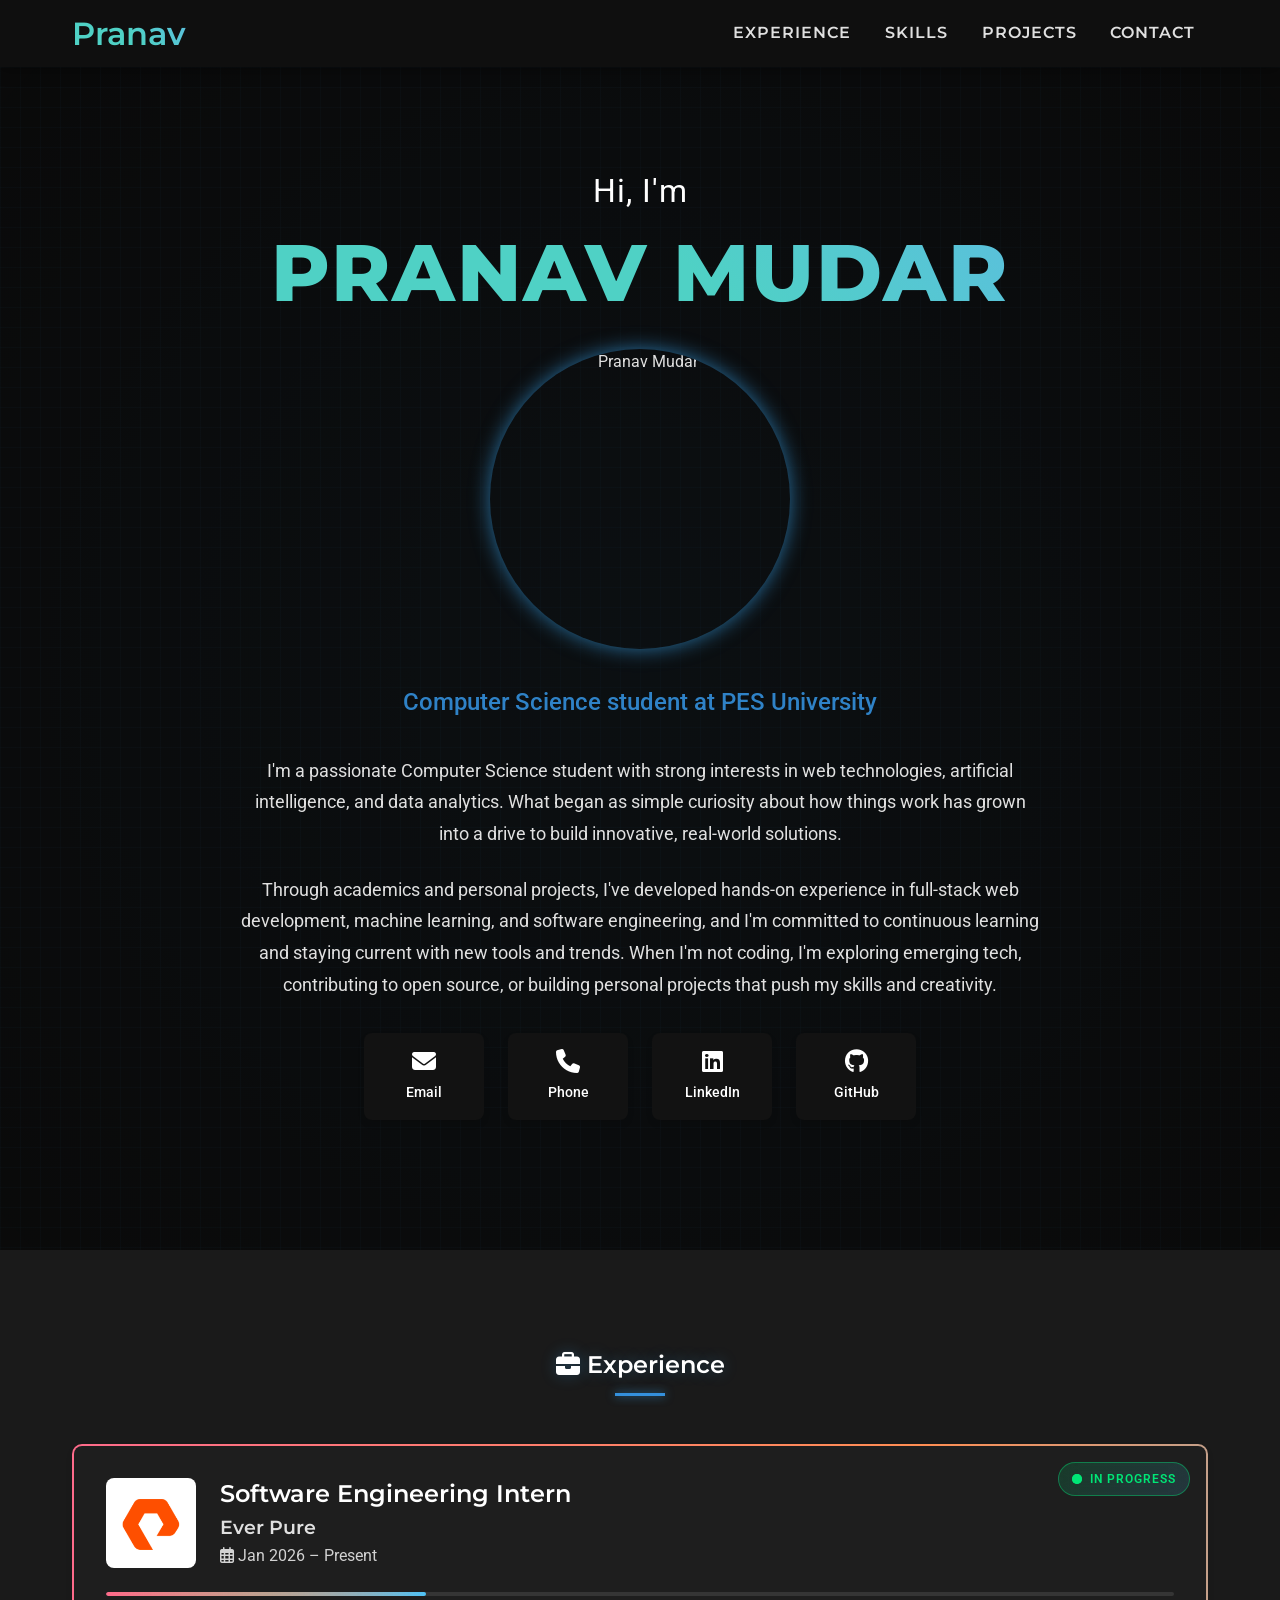
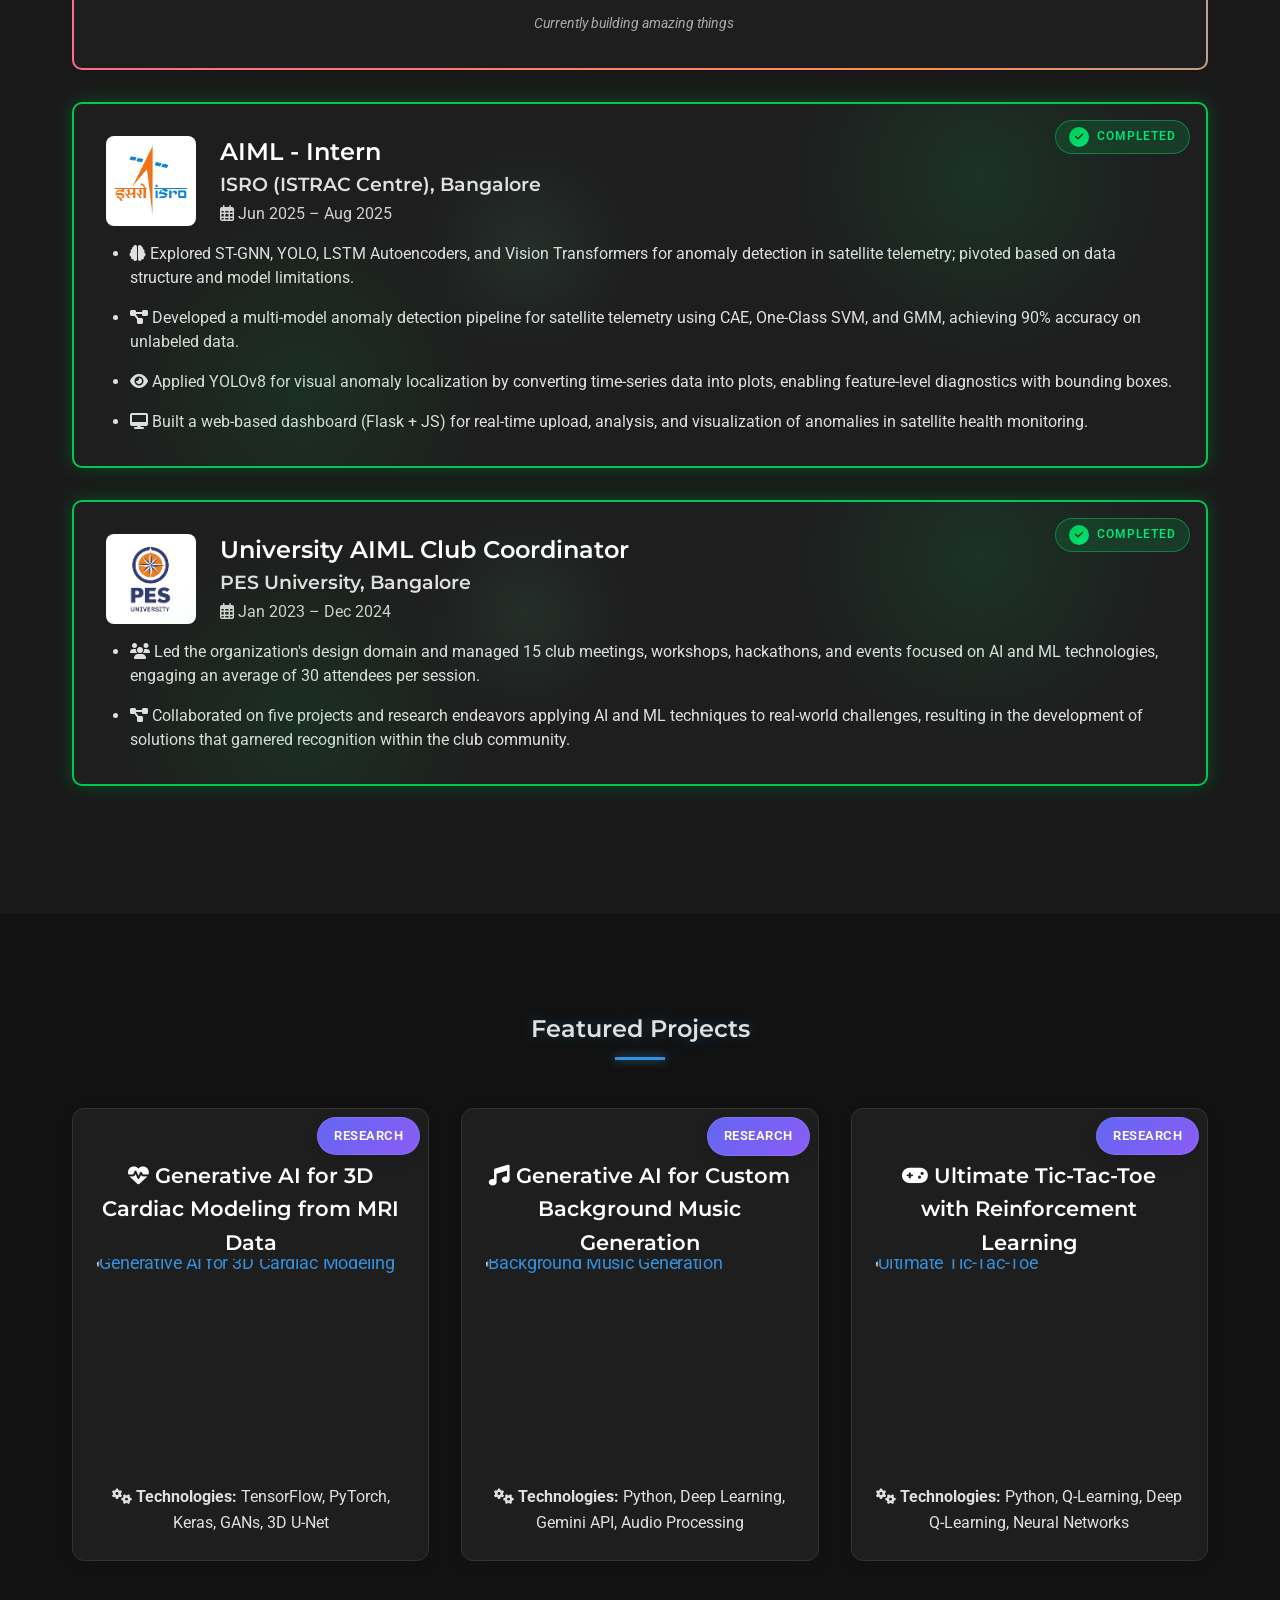
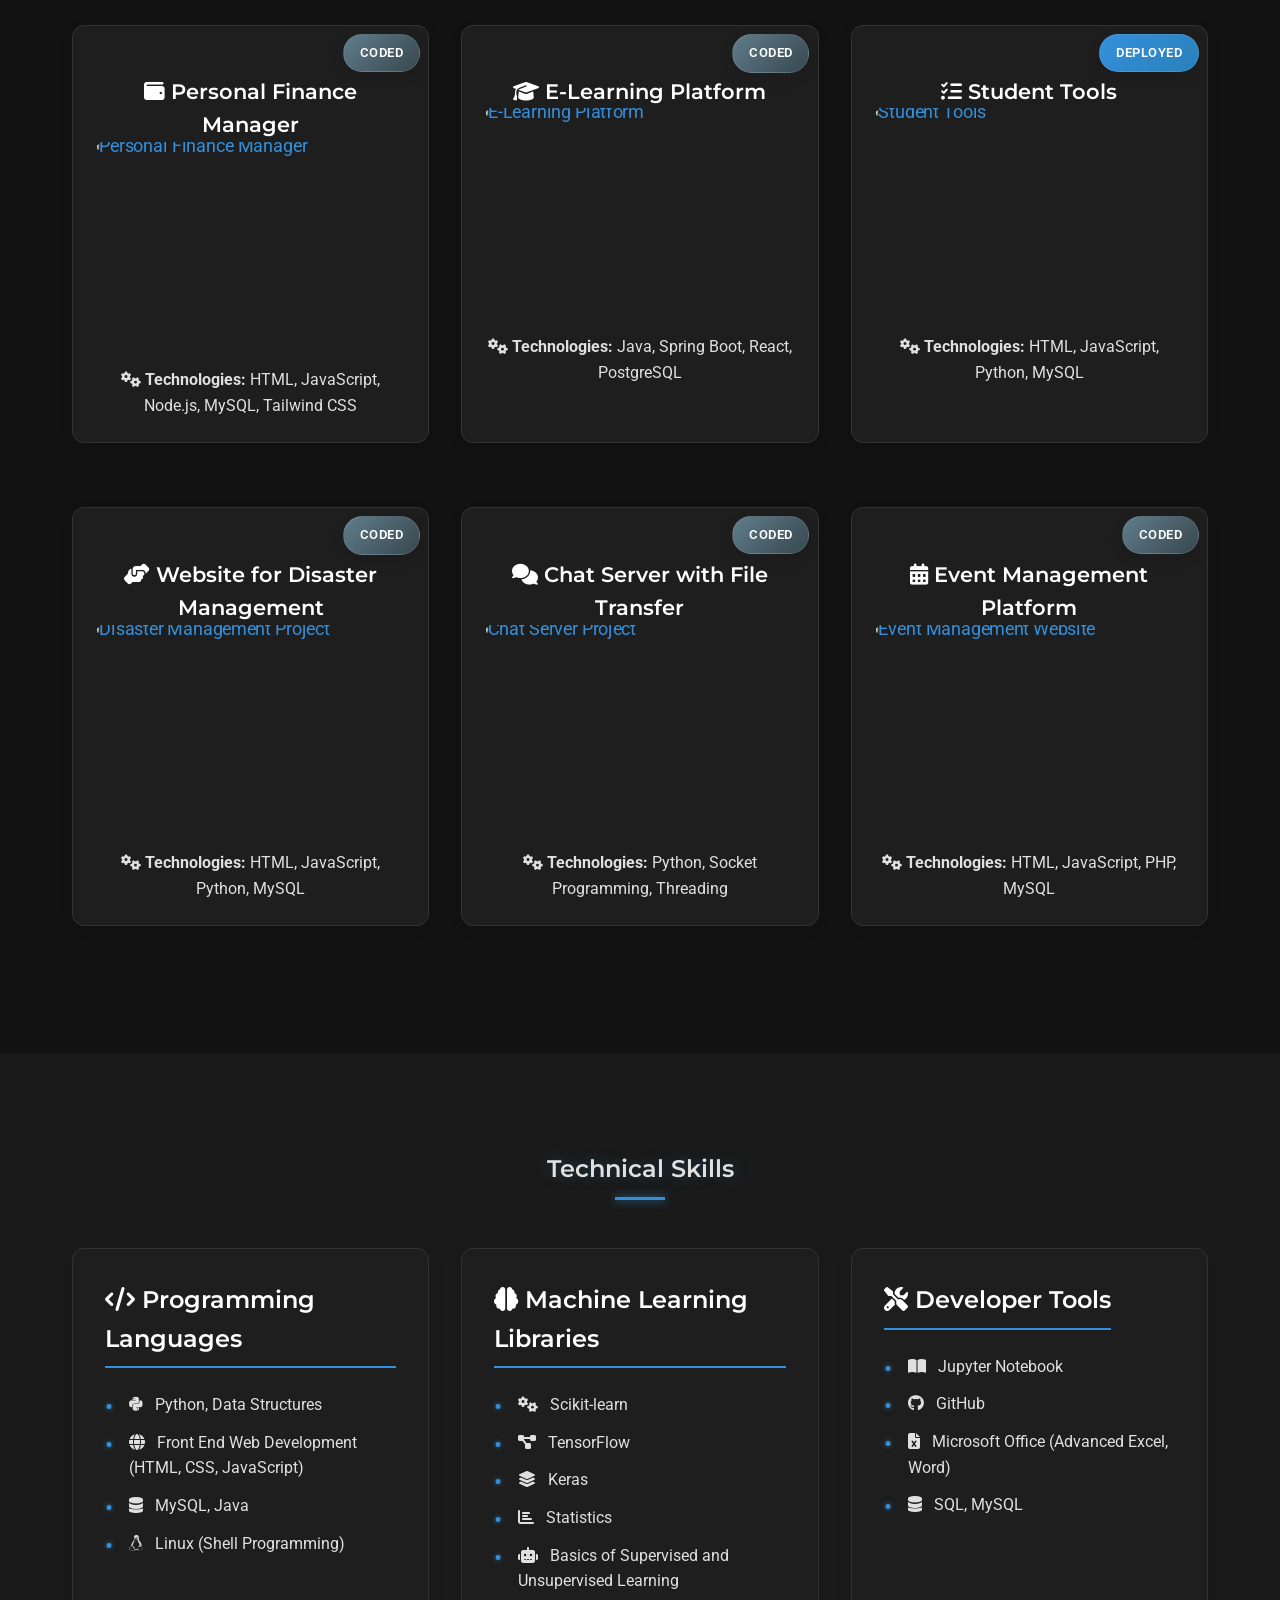
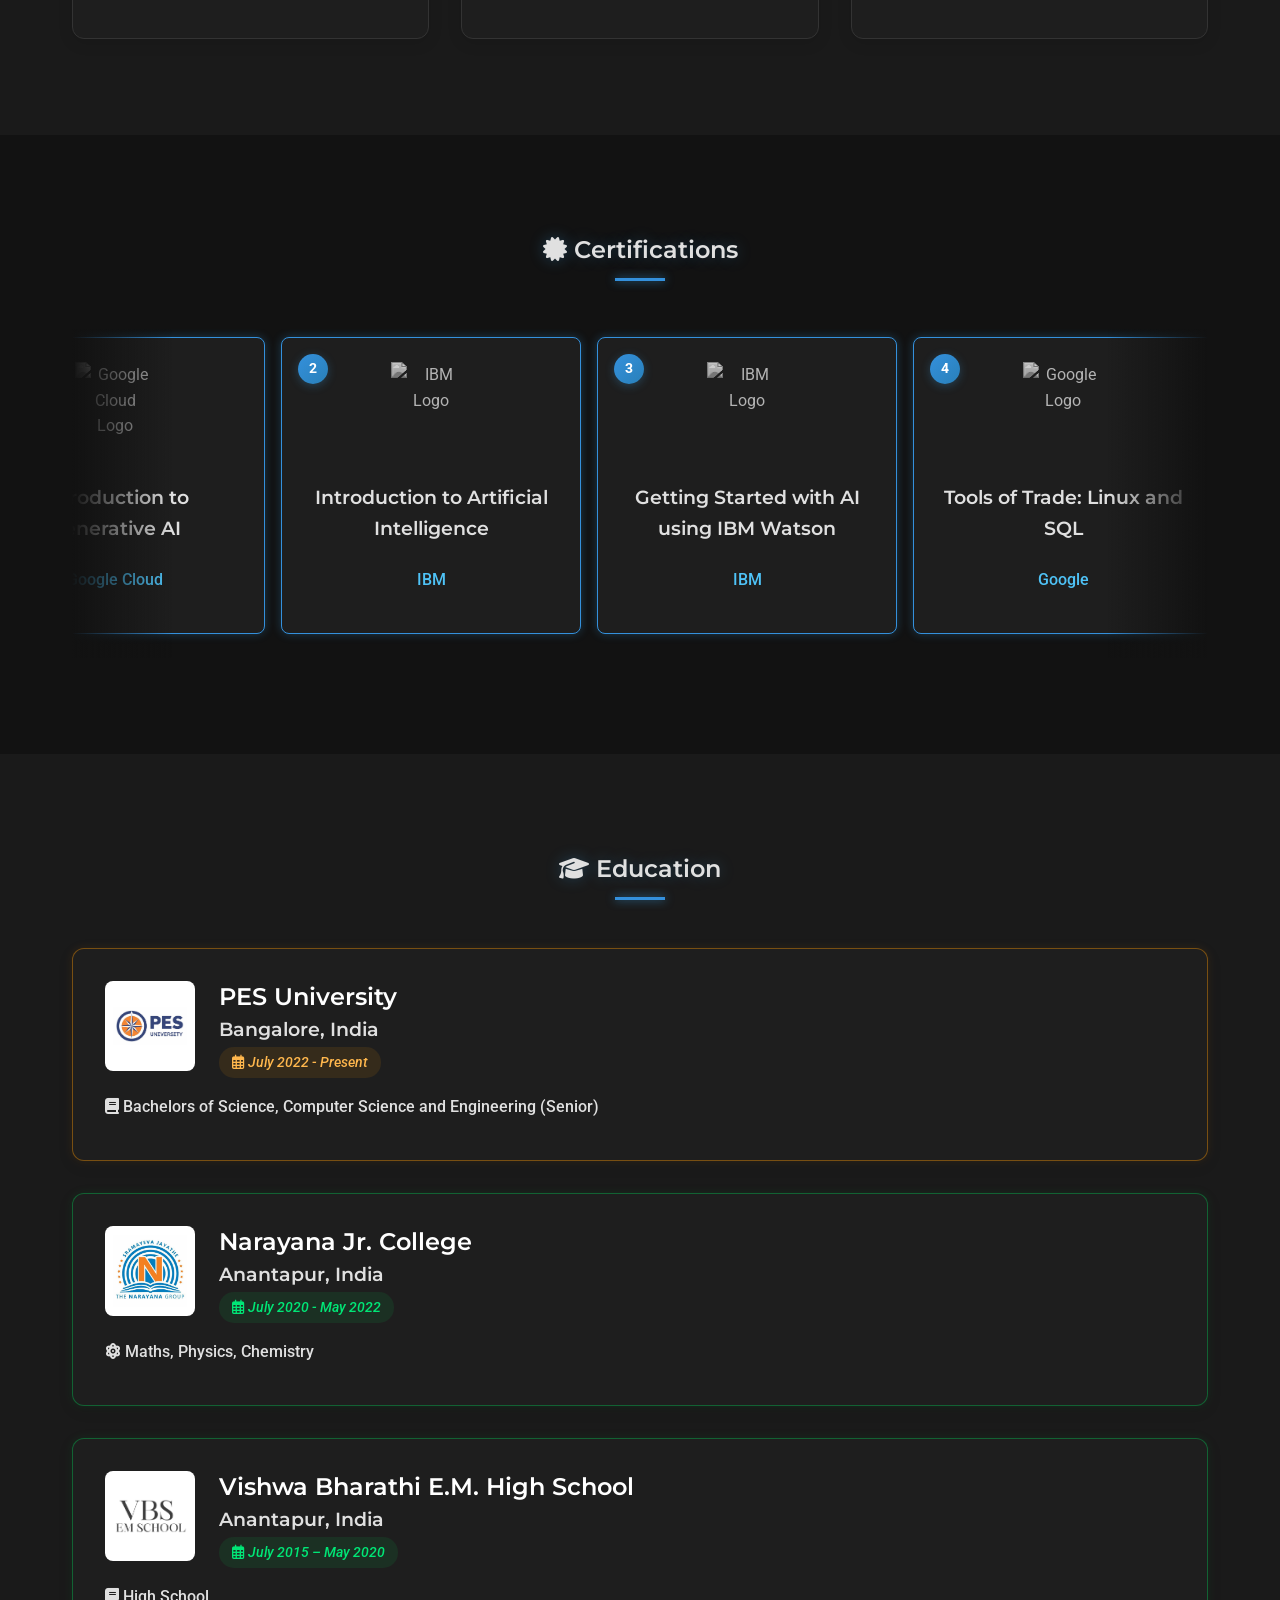
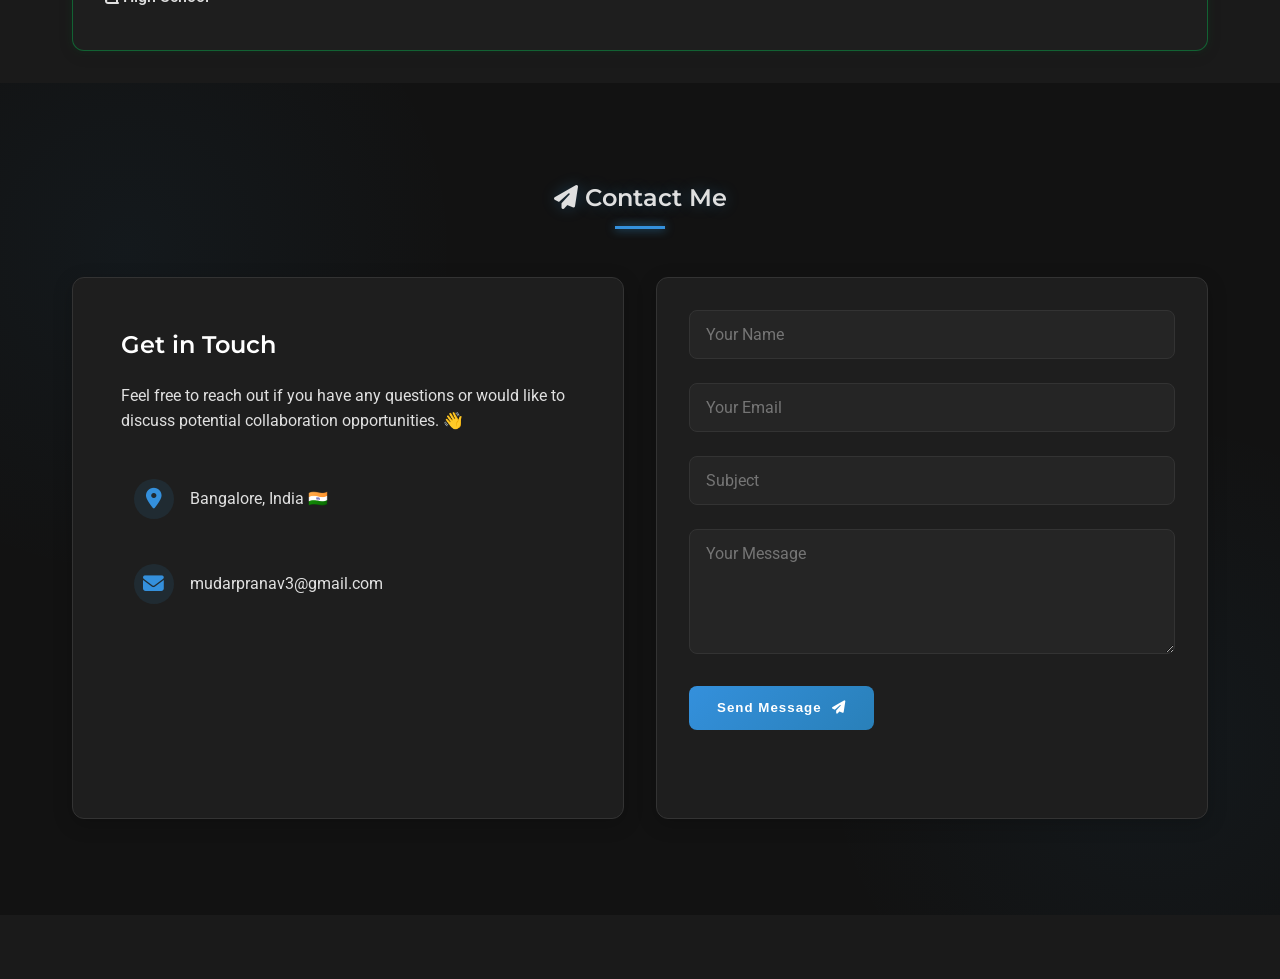
==== commit bfd3fb23: "Update company name and design" ====
--- a/index.html
+++ b/index.html
@@ -232,10 +232,10 @@
                     <span class="badge-text">In Progress</span>
                 </div>
                 <div class="experience-header">
-                    <img src="Images/Experience/Pure_Storage_Logo.png" alt="Pure Storage Logo" class="company-logo">
+                    <img src="Images/Experience/Pure_Storage_Logo.png" alt="Ever Pure Logo" class="company-logo">
                     <div class="experience-title">
                         <h3>Software Engineering Intern</h3>
-                        <h4 class="experience-company">Pure Storage</h4>
+                        <h4 class="experience-company">Ever Pure</h4>
                         <p class="experience-date"><i class="far fa-calendar-alt"></i> Jan 2026 – Present</p>
                     </div>
                 </div>
@@ -526,7 +526,7 @@
                 </div>
                 <div class="education-details">
                     <p class="education-degree"><i class="fas fa-book"></i> Bachelors of Science, Computer Science and Engineering (Senior)</p>
-                    <p class="education-gpa"><i class="fas fa-star"></i> CGPA: 8.76/10</p>
+                    <!-- <p class="education-gpa"><i class="fas fa-star"></i> CGPA: 8.76/10</p> -->
                     <!-- <p class="education-achievements"><i class="fas fa-trophy"></i> Won 2 university-level hackathons</p> -->
                 </div>
             </div>
@@ -542,7 +542,7 @@
                 </div>
                 <div class="education-details">
                     <p class="education-degree"><i class="fas fa-atom"></i> Maths, Physics, Chemistry</p>
-                    <p class="education-percentage"><i class="fas fa-chart-line"></i> Percentage: 84.6%</p>
+                    <!-- <p class="education-percentage"><i class="fas fa-chart-line"></i> Percentage: 84.6%</p> -->
                 </div>
             </div>
             
@@ -557,7 +557,7 @@
                 </div>
                 <div class="education-details">
                     <p class="education-degree"><i class="fas fa-book"></i> High School</p>
-                    <p class="education-percentage"><i class="fas fa-chart-line"></i> Percentage: 98.67%</p>
+                    <!-- <p class="education-percentage"><i class="fas fa-chart-line"></i> Percentage: 98.67%</p> -->
                 </div>
             </div>
         </div>
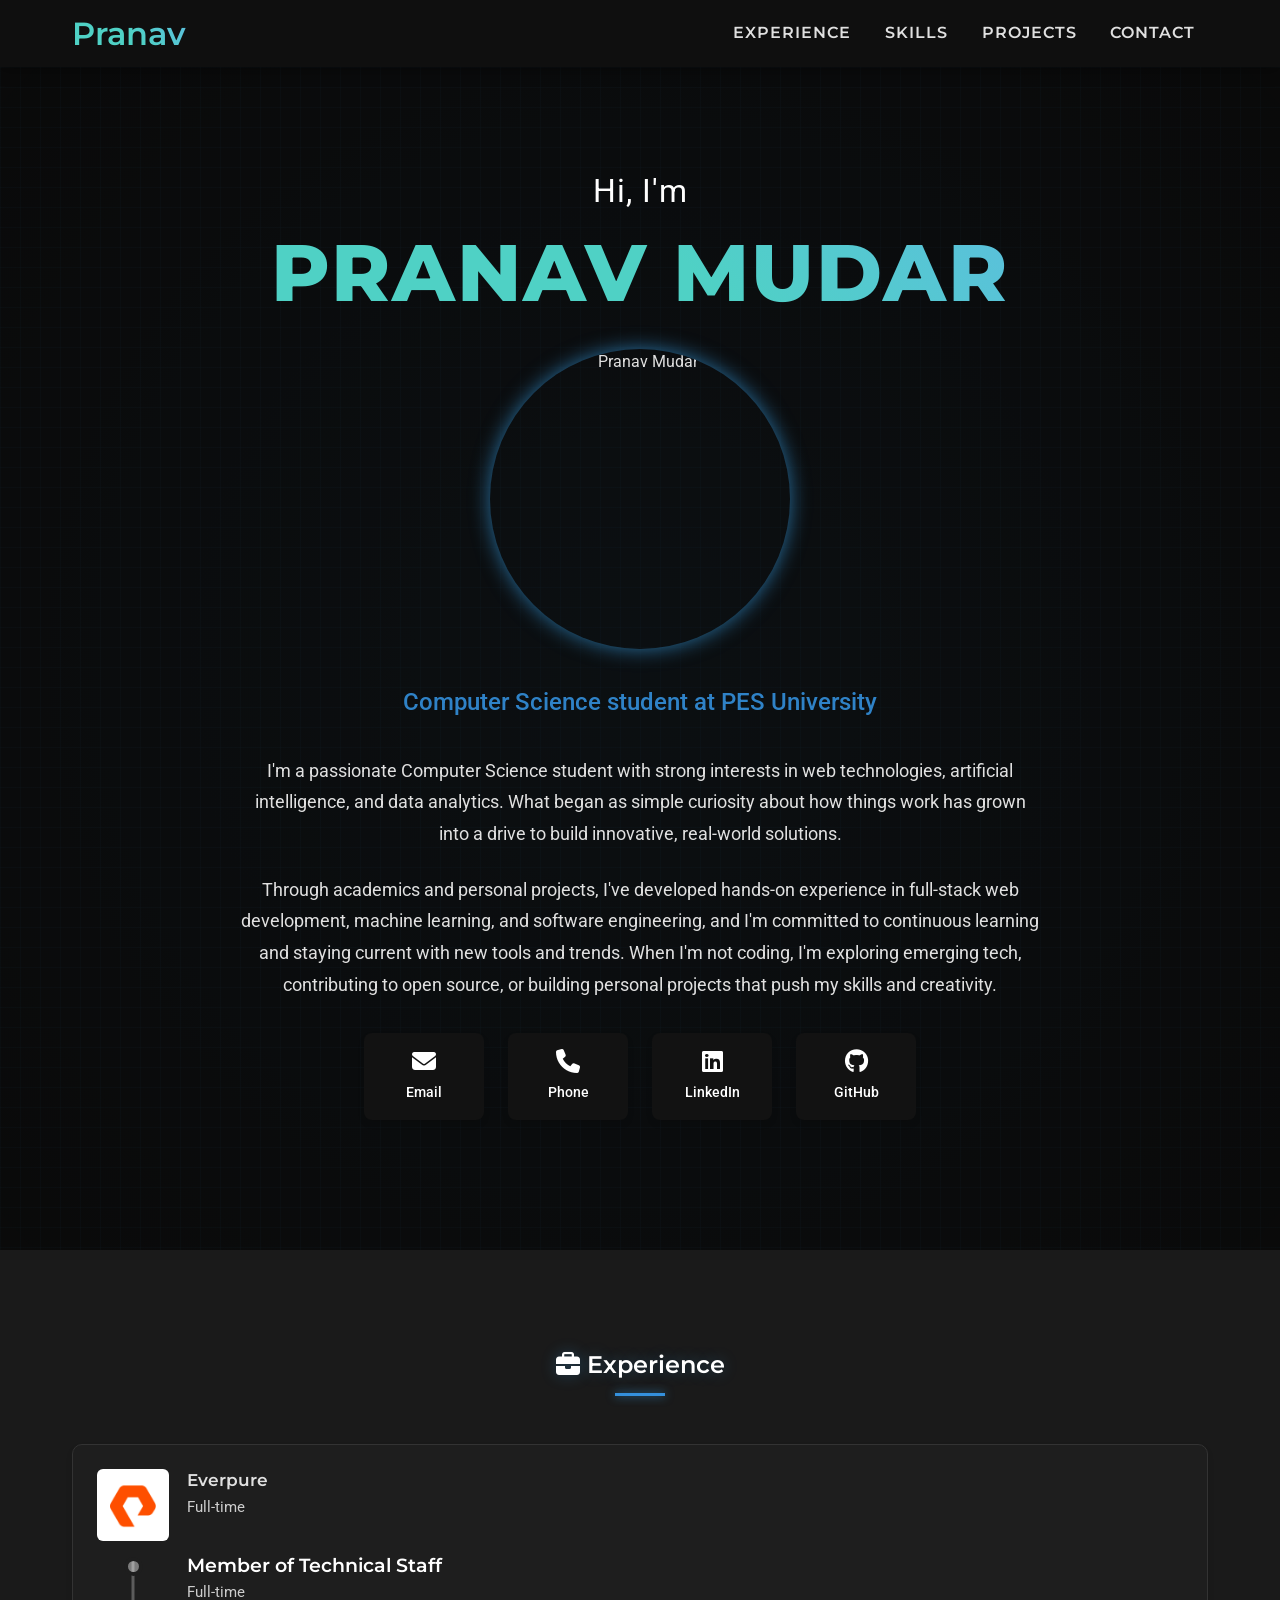
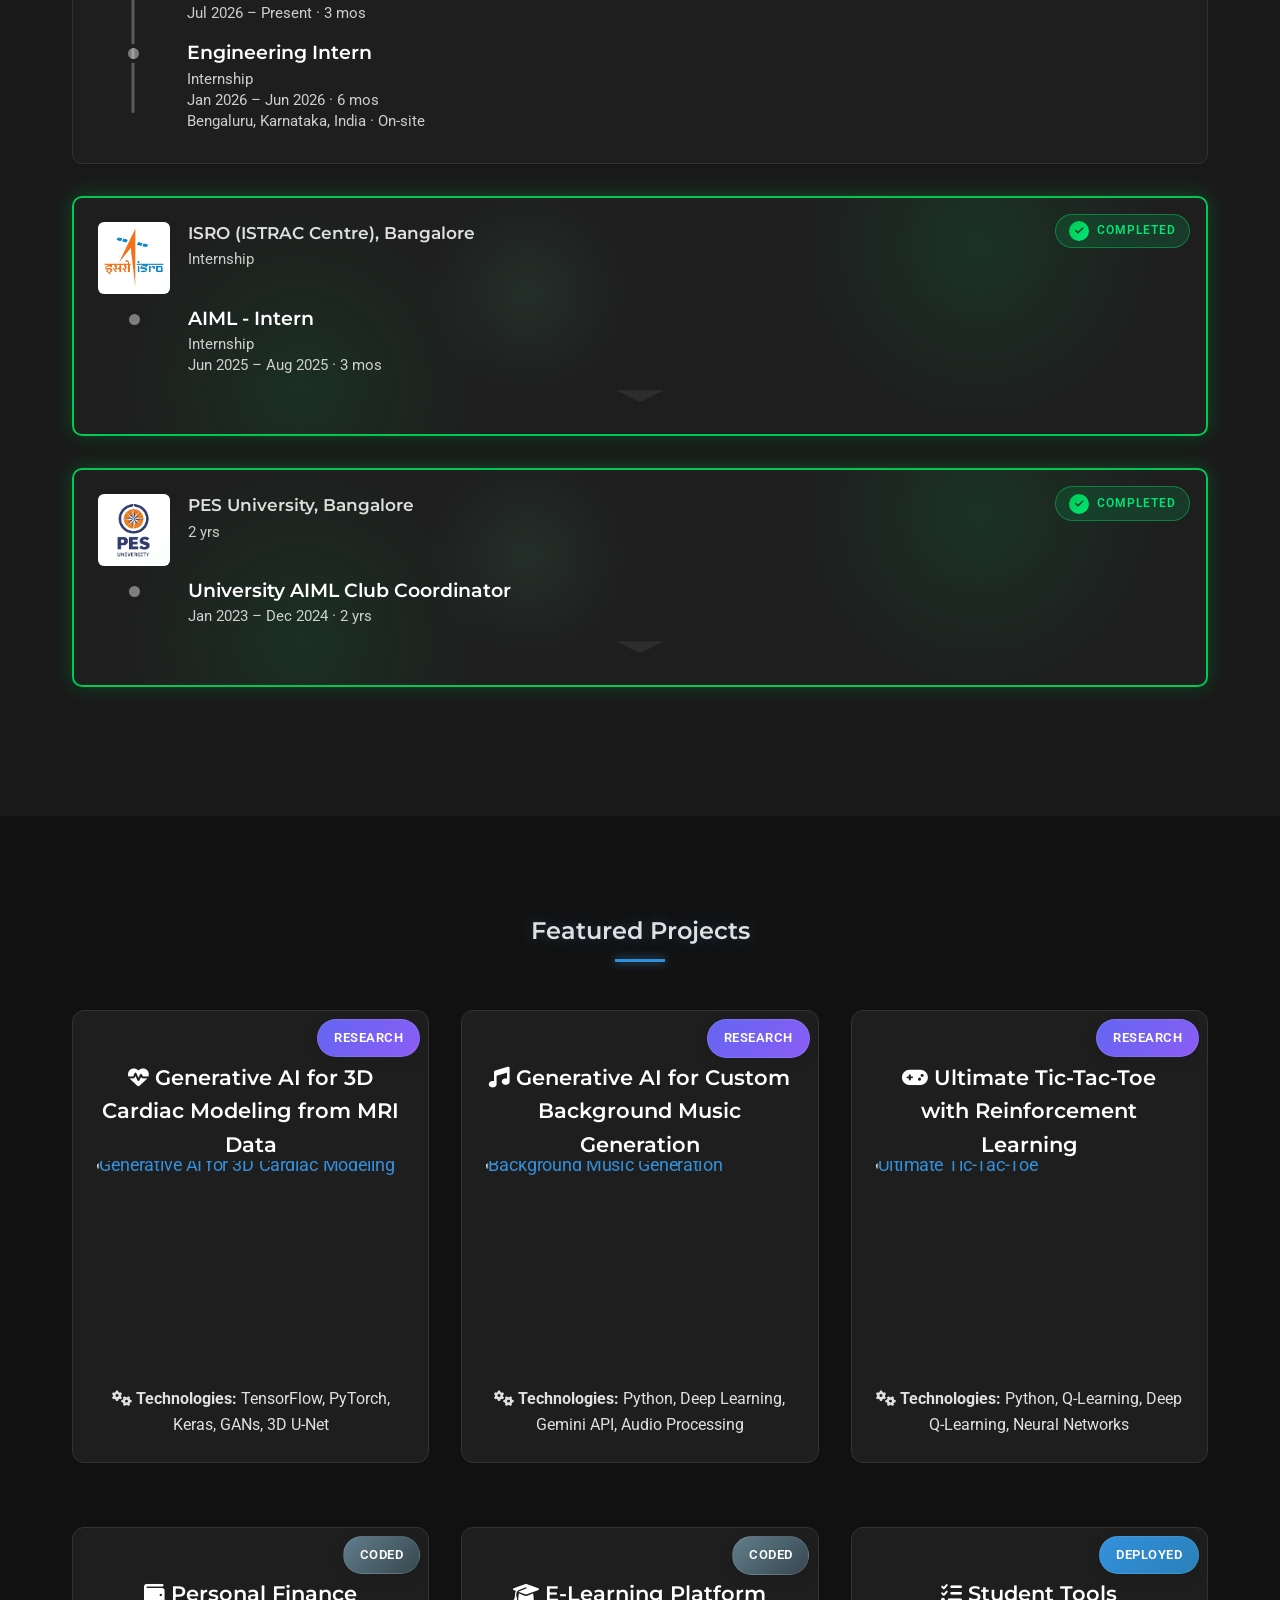
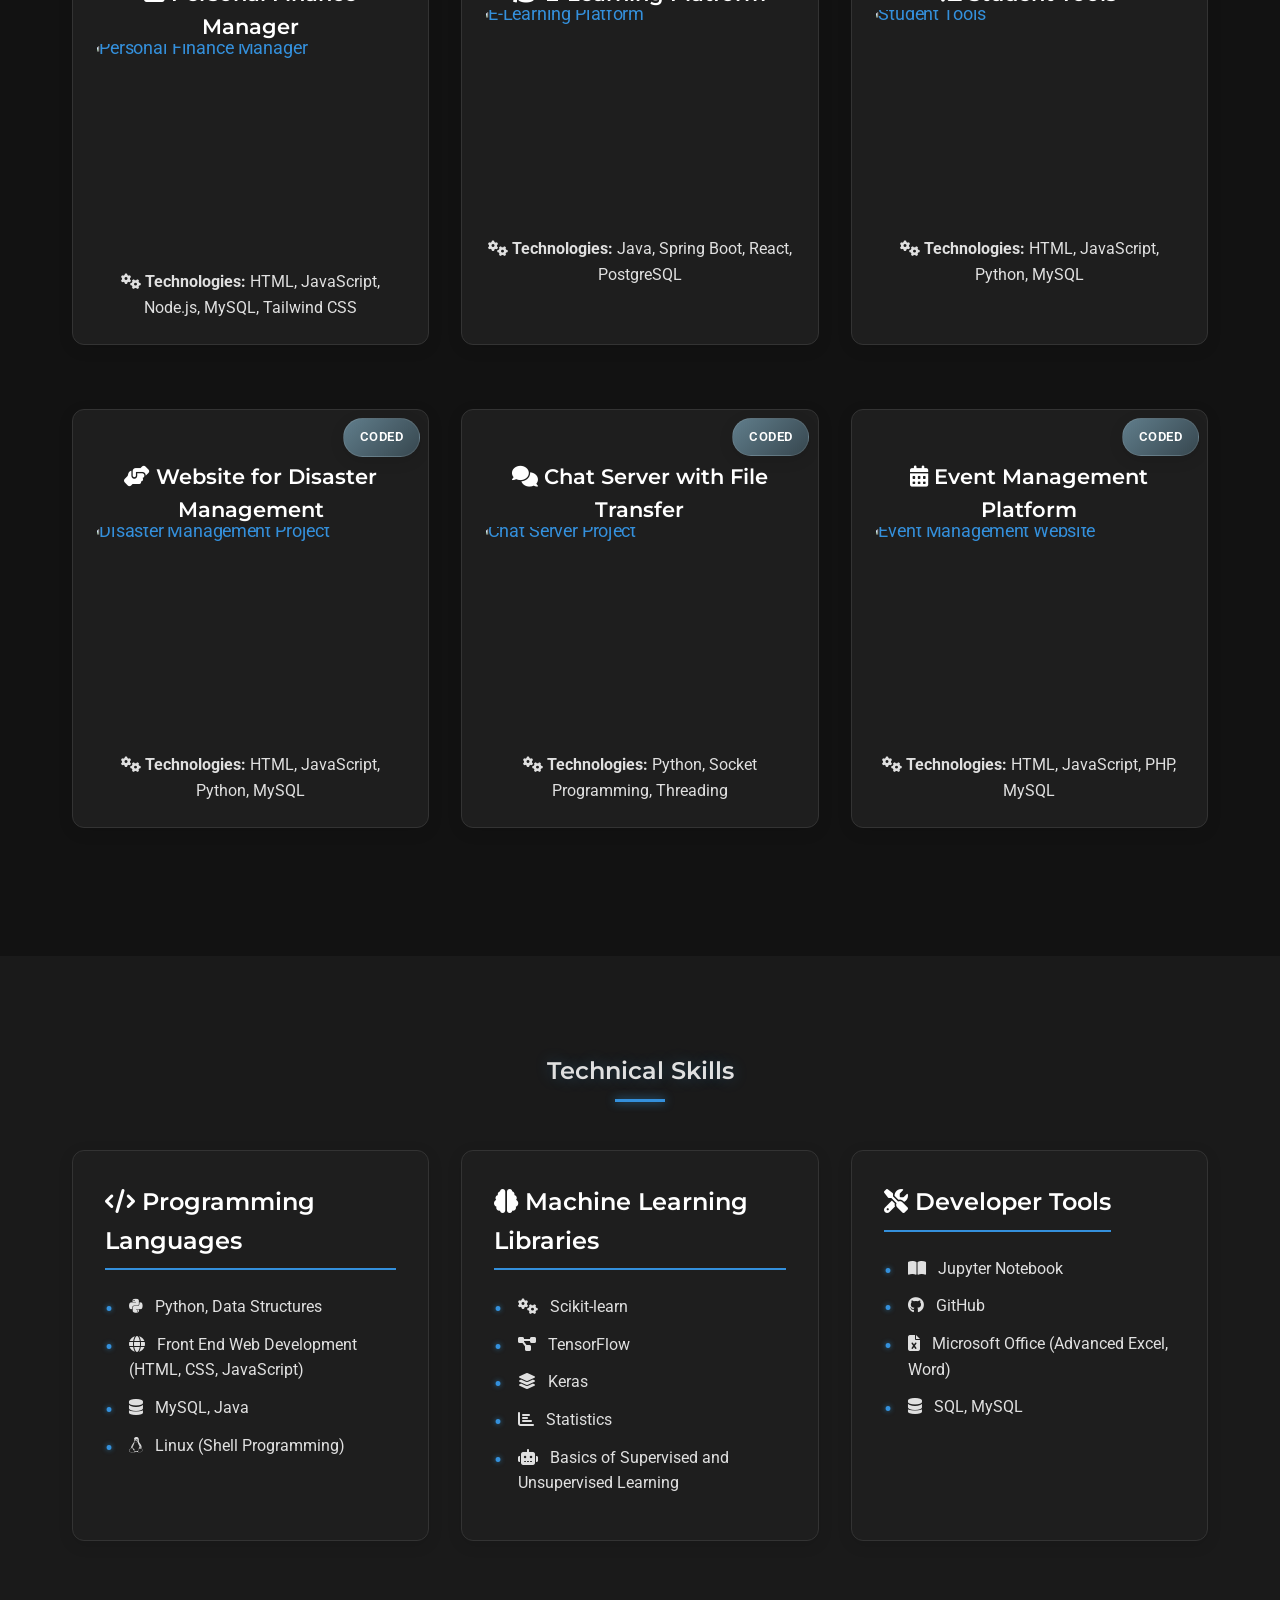
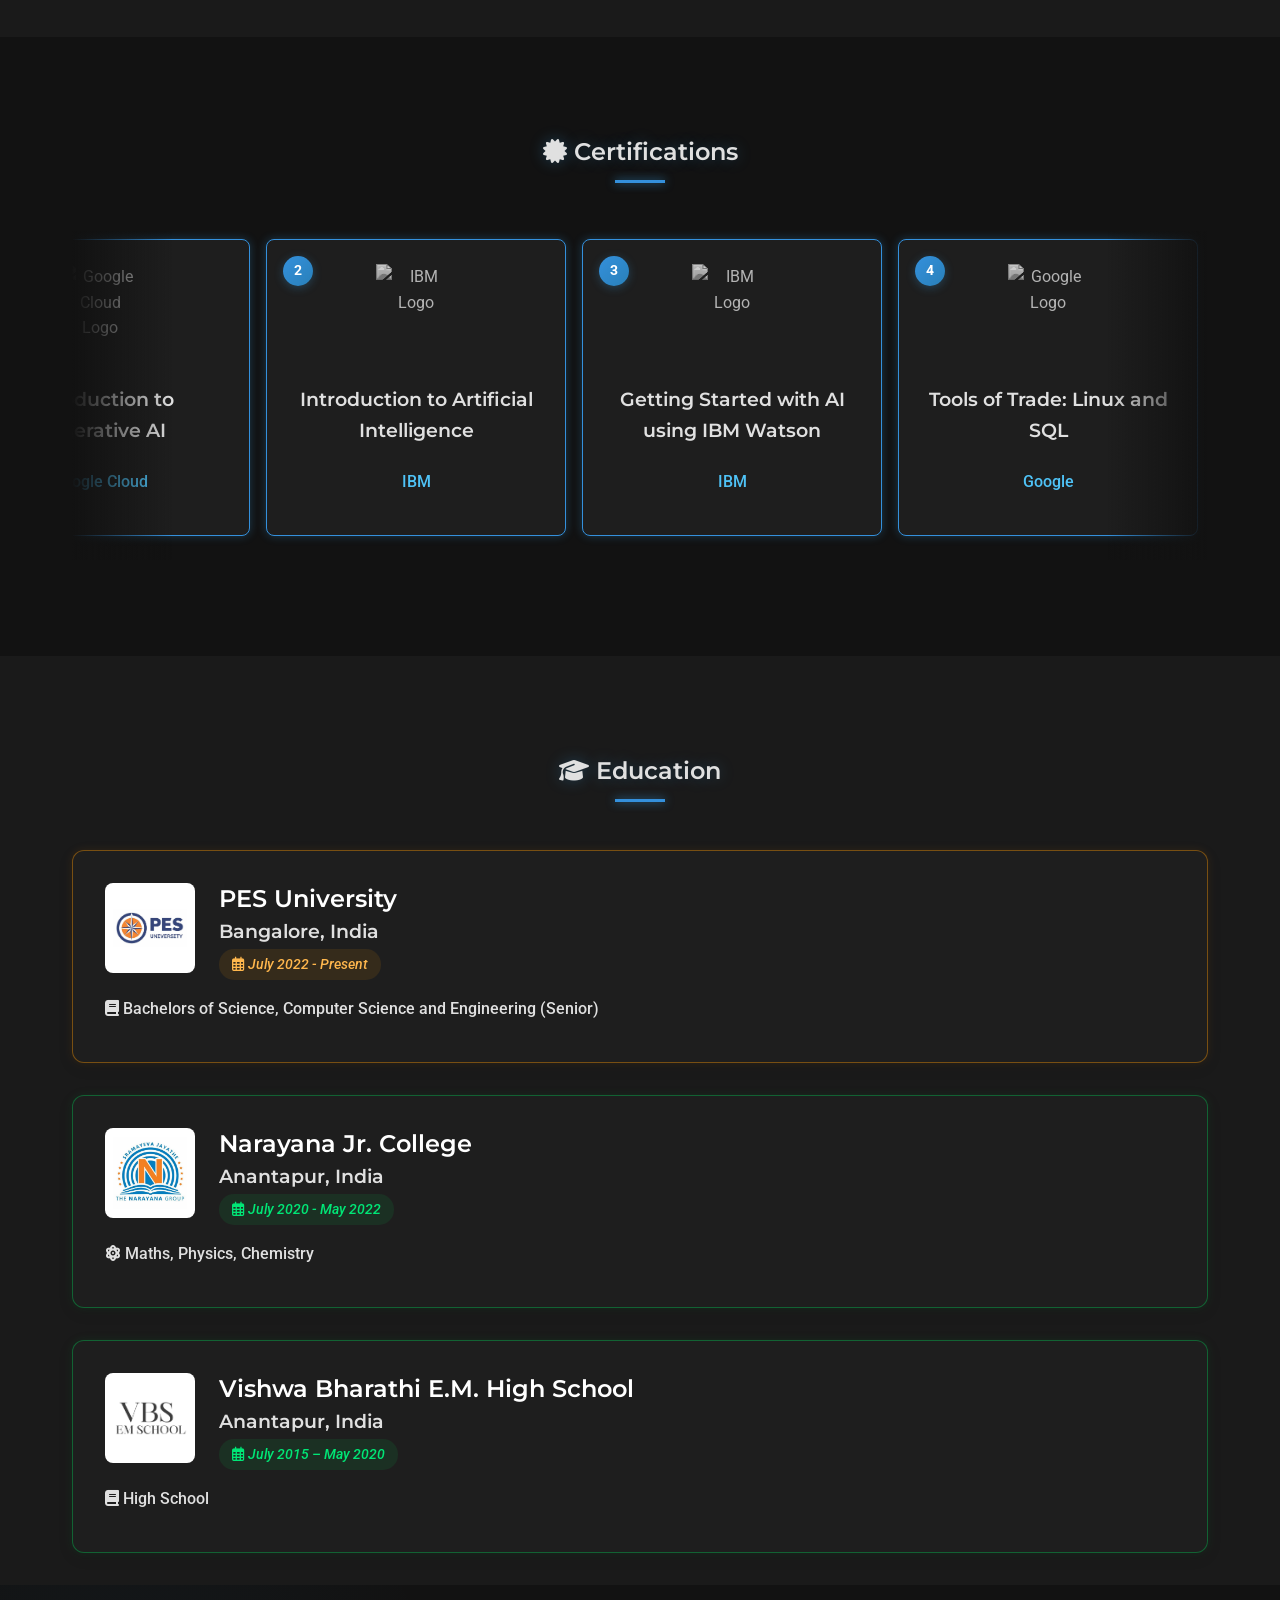
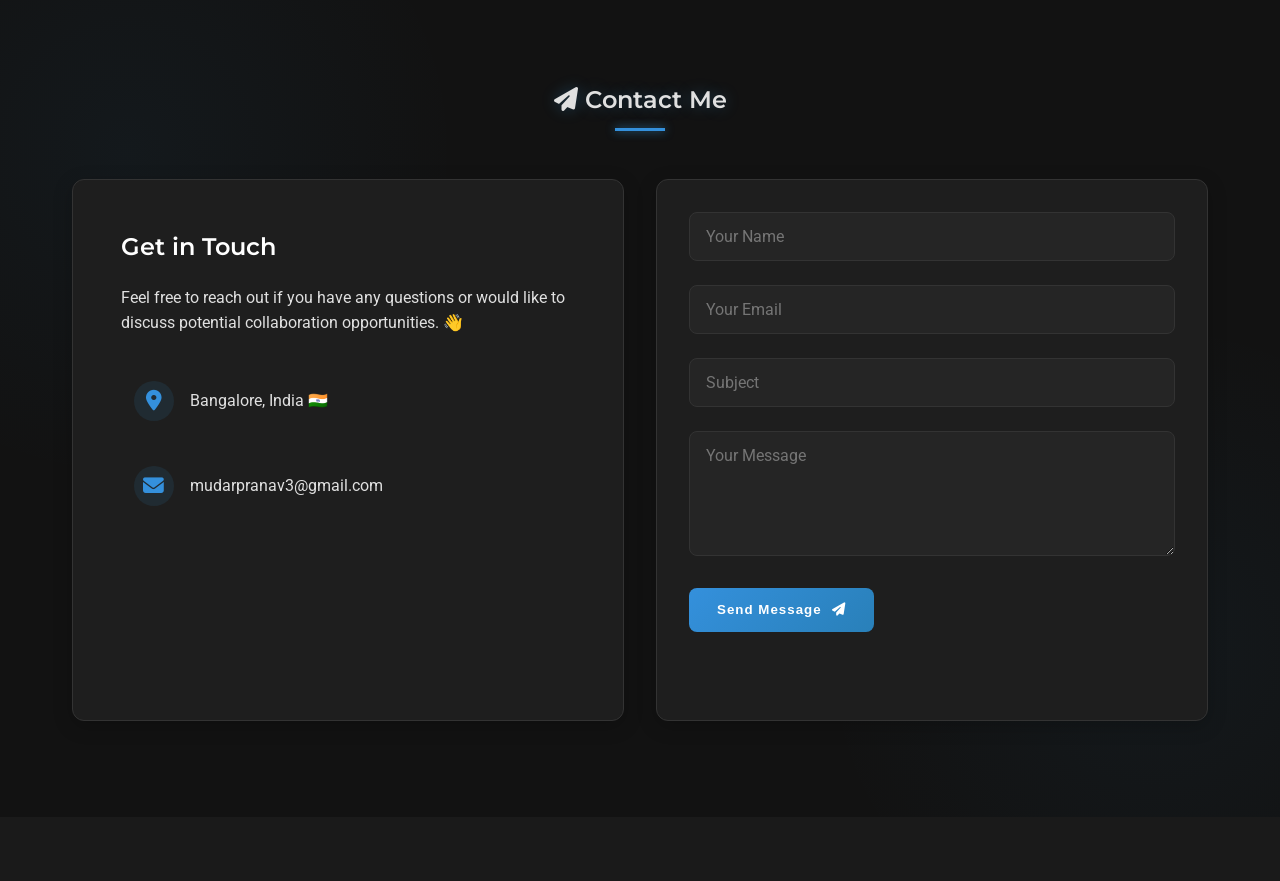
==== commit 9acc94c1: "Update Experience section." ====
--- a/index.html
+++ b/index.html
@@ -226,27 +226,30 @@
         <div class="wrapper">
             <h2><i class="fas fa-briefcase"></i> Experience</h2>
             
-            <div class="experience-item experience-in-progress" data-aos="fade-up" data-aos-duration="800">
-                <div class="in-progress-badge">
-                    <span class="pulse-dot"></span>
-                    <span class="badge-text">In Progress</span>
-                </div>
+            <div class="experience-item experience-stack" data-aos="fade-up" data-aos-duration="800">
                 <div class="experience-header">
-                    <img src="Images/Experience/Pure_Storage_Logo.png" alt="Ever Pure Logo" class="company-logo">
+                    <img src="Images/Experience/Pure_Storage_Logo.png" alt="Everpure logo" class="company-logo">
                     <div class="experience-title">
-                        <h3>Software Engineering Intern</h3>
-                        <h4 class="experience-company">Ever Pure</h4>
-                        <p class="experience-date"><i class="far fa-calendar-alt"></i> Jan 2026 – Present</p>
-                    </div>
-                </div>
-                <div class="progress-loader">
-                    <div class="progress-bar"></div>
-                    <div class="progress-glow"></div>
-                </div>
-                <p class="loading-text">Currently building amazing things<span class="typing-dots"><span>.</span><span>.</span><span>.</span></span></p>
+                        <h4 class="experience-company">Everpure</h4>
+                        <p class="exp-stack-summary">Full-time</p>
+                    </div>
+                </div>
+                <div class="exp-stack-roles">
+                    <div class="exp-stack-role">
+                        <h3>Member of Technical Staff</h3>
+                        <p class="exp-stack-meta">Full-time</p>
+                        <p class="exp-stack-meta">Jul 2026 – Present · 3 mos</p>
+                    </div>
+                    <div class="exp-stack-role">
+                        <h3>Engineering Intern</h3>
+                        <p class="exp-stack-meta">Internship</p>
+                        <p class="exp-stack-meta">Jan 2026 – Jun 2026 · 6 mos</p>
+                        <p class="exp-stack-meta">Bengaluru, Karnataka, India · On-site</p>
+                    </div>
+                </div>
             </div>
 
-            <div class="experience-item experience-completed" data-aos="fade-up" data-aos-duration="800">
+            <div class="experience-item experience-stack experience-completed has-exp-details" data-aos="fade-up" data-aos-duration="800">
                 <div class="completed-badge">
                     <span class="checkmark-circle">
                         <i class="fas fa-check"></i>
@@ -256,24 +259,35 @@
                 <div class="experience-header">
                     <img src="Images/Experience/isro-logo.png" alt="ISRO Logo" class="company-logo">
                     <div class="experience-title">
+                        <h4 class="experience-company">ISRO (ISTRAC Centre), Bangalore</h4>
+                        <p class="exp-stack-summary">Internship</p>
+                    </div>
+                </div>
+                <div class="exp-stack-roles">
+                    <div class="exp-stack-role">
                         <h3>AIML - Intern</h3>
-                        <h4 class="experience-company">ISRO (ISTRAC Centre), Bangalore</h4>
-                        <p class="experience-date"><i class="far fa-calendar-alt"></i> Jun 2025 – Aug 2025</p>
-                    </div>
-                </div>
-                <ul class="experience-details">
-                    <li><i class="fas fa-brain"></i> Explored ST-GNN, YOLO, LSTM Autoencoders, and Vision Transformers for anomaly detection in satellite telemetry; pivoted based on data structure and model limitations.</li>
-                    <li><i class="fas fa-project-diagram"></i> Developed a multi-model anomaly detection pipeline for satellite telemetry using CAE, One-Class SVM, and GMM, achieving 90% accuracy on unlabeled data.</li>
-                    <li><i class="fas fa-eye"></i> Applied YOLOv8 for visual anomaly localization by converting time-series data into plots, enabling feature-level diagnostics with bounding boxes.</li>
-                    <li><i class="fas fa-desktop"></i> Built a web-based dashboard (Flask + JS) for real-time upload, analysis, and visualization of anomalies in satellite health monitoring.</li>
-                </ul>
+                        <p class="exp-stack-meta">Internship</p>
+                        <p class="exp-stack-meta">Jun 2025 – Aug 2025 · 3 mos</p>
+                    </div>
+                </div>
+                <div class="exp-stack-details-panel" id="exp-details-isro" aria-hidden="true">
+                    <ul class="experience-details">
+                        <li><i class="fas fa-brain"></i> Explored ST-GNN, YOLO, LSTM Autoencoders, and Vision Transformers for anomaly detection in satellite telemetry; pivoted based on data structure and model limitations.</li>
+                        <li><i class="fas fa-project-diagram"></i> Developed a multi-model anomaly detection pipeline for satellite telemetry using CAE, One-Class SVM, and GMM, achieving 90% accuracy on unlabeled data.</li>
+                        <li><i class="fas fa-eye"></i> Applied YOLOv8 for visual anomaly localization by converting time-series data into plots, enabling feature-level diagnostics with bounding boxes.</li>
+                        <li><i class="fas fa-desktop"></i> Built a web-based dashboard (Flask + JS) for real-time upload, analysis, and visualization of anomalies in satellite health monitoring.</li>
+                    </ul>
+                </div>
+                <button type="button" class="exp-details-toggle" aria-expanded="false" aria-controls="exp-details-isro" aria-label="Show ISRO experience details" data-label-show="Show ISRO experience details" data-label-hide="Hide ISRO experience details">
+                    <span class="exp-details-tab" aria-hidden="true"></span>
+                </button>
                 <!-- <div class="completed-bar">
                     <div class="completed-fill"></div>
                     <div class="completed-shine"></div>
                 </div> -->
             </div>
 
-            <div class="experience-item experience-completed" data-aos="fade-up" data-aos-duration="800">
+            <div class="experience-item experience-stack experience-completed has-exp-details" data-aos="fade-up" data-aos-duration="800">
                 <div class="completed-badge">
                     <span class="checkmark-circle">
                         <i class="fas fa-check"></i>
@@ -283,15 +297,25 @@
                 <div class="experience-header">
                     <img src="Images/Experience/pes-logo.png" alt="PES University Logo" class="company-logo">
                     <div class="experience-title">
+                        <h4 class="experience-company">PES University, Bangalore</h4>
+                        <p class="exp-stack-summary">2 yrs</p>
+                    </div>
+                </div>
+                <div class="exp-stack-roles">
+                    <div class="exp-stack-role">
                         <h3>University AIML Club Coordinator</h3>
-                        <h4 class="experience-company">PES University, Bangalore</h4>
-                        <p class="experience-date"><i class="far fa-calendar-alt"></i> Jan 2023 – Dec 2024</p>
-                    </div>
-                </div>
-                <ul class="experience-details">
-                    <li><i class="fas fa-users"></i> Led the organization's design domain and managed 15 club meetings, workshops, hackathons, and events focused on AI and ML technologies, engaging an average of 30 attendees per session.</li>
-                    <li><i class="fas fa-project-diagram"></i> Collaborated on five projects and research endeavors applying AI and ML techniques to real-world challenges, resulting in the development of solutions that garnered recognition within the club community.</li>
-                </ul>
+                        <p class="exp-stack-meta">Jan 2023 – Dec 2024 · 2 yrs</p>
+                    </div>
+                </div>
+                <div class="exp-stack-details-panel" id="exp-details-pes" aria-hidden="true">
+                    <ul class="experience-details">
+                        <li><i class="fas fa-users"></i> Led the organization's design domain and managed 15 club meetings, workshops, hackathons, and events focused on AI and ML technologies, engaging an average of 30 attendees per session.</li>
+                        <li><i class="fas fa-project-diagram"></i> Collaborated on five projects and research endeavors applying AI and ML techniques to real-world challenges, resulting in the development of solutions that garnered recognition within the club community.</li>
+                    </ul>
+                </div>
+                <button type="button" class="exp-details-toggle" aria-expanded="false" aria-controls="exp-details-pes" aria-label="Show PES University experience details" data-label-show="Show PES University experience details" data-label-hide="Hide PES University experience details">
+                    <span class="exp-details-tab" aria-hidden="true"></span>
+                </button>
                 <!-- <div class="completed-bar">
                     <div class="completed-fill"></div>
                     <div class="completed-shine"></div>
@@ -617,6 +641,25 @@
     </div>
 
     <script>
+        document.querySelectorAll('.experience-stack.has-exp-details').forEach((stack) => {
+            const toggle = stack.querySelector('.exp-details-toggle');
+            const panel = stack.querySelector('.exp-stack-details-panel');
+
+            if (!toggle || !panel) {
+                return;
+            }
+
+            toggle.addEventListener('click', () => {
+                const isExpanded = stack.classList.toggle('is-expanded');
+                toggle.setAttribute('aria-expanded', isExpanded ? 'true' : 'false');
+                panel.setAttribute('aria-hidden', isExpanded ? 'false' : 'true');
+                toggle.setAttribute(
+                    'aria-label',
+                    isExpanded ? toggle.dataset.labelHide : toggle.dataset.labelShow
+                );
+            });
+        });
+
         // Initialize AOS
         AOS.init({
             once: false,  // Whether animation should happen only once - while scrolling down
--- a/css/styles.css
+++ b/css/styles.css
@@ -2884,6 +2884,178 @@
 
 .experience-details li:last-child {
     margin-bottom: 0;
+}
+
+/* LinkedIn-style experience stack (shared by all roles) */
+.experience-stack {
+    --exp-logo: 72px;
+    --exp-gap: 1.125rem;
+    --exp-line-x: calc(var(--exp-logo) / 2);
+    --exp-content-indent: calc(var(--exp-logo) + var(--exp-gap));
+    --exp-dot: 11px;
+    --exp-line-w: 3px;
+    padding: 1.5rem 1.5rem 1.25rem;
+}
+
+.experience-stack .company-logo {
+    width: var(--exp-logo);
+    height: var(--exp-logo);
+    padding: 6px;
+    border-radius: 6px;
+}
+
+.experience-stack .experience-header {
+    margin-bottom: 0;
+    gap: var(--exp-gap);
+}
+
+.experience-stack .experience-company {
+    font-size: 1.05rem;
+}
+
+.experience-stack .exp-stack-summary,
+.experience-stack .exp-stack-meta {
+    color: rgba(255, 255, 255, 0.78);
+    margin: 0;
+    line-height: 1.45;
+    font-size: 0.925rem;
+}
+
+.experience-stack .exp-stack-roles {
+    position: relative;
+    margin-top: 0.75rem;
+}
+
+.experience-stack .exp-stack-role {
+    position: relative;
+    padding-left: var(--exp-content-indent);
+    padding-bottom: 1rem;
+}
+
+.experience-stack .exp-stack-role:last-child {
+    padding-bottom: 0;
+}
+
+.experience-stack .exp-stack-role h3 {
+    margin: 0 0 0.2rem;
+    font-size: 1.2rem;
+    line-height: 1.3;
+    color: var(--heading);
+}
+
+.experience-stack .exp-stack-roles::before {
+    content: '';
+    position: absolute;
+    left: var(--exp-line-x);
+    transform: translateX(-50%);
+    top: calc(var(--exp-dot) * 0.65);
+    bottom: 1.25rem;
+    width: var(--exp-line-w);
+    background: rgba(255, 255, 255, 0.28);
+    border-radius: 2px;
+}
+
+.experience-stack .exp-stack-roles:has(.exp-stack-role:only-child)::before {
+    display: none;
+}
+
+.experience-stack .exp-stack-role::before {
+    content: '';
+    position: absolute;
+    left: calc(var(--exp-line-x) - var(--exp-dot) / 2);
+    top: 0.5rem;
+    width: var(--exp-dot);
+    height: var(--exp-dot);
+    border-radius: 50%;
+    background: rgba(255, 255, 255, 0.42);
+    box-shadow: 0 0 0 4px var(--card-bg);
+    z-index: 1;
+}
+
+.experience-stack .exp-stack-details-panel {
+    max-height: 0;
+    overflow: hidden;
+    opacity: 0;
+    margin-top: 0;
+    transition: max-height 0.45s ease, opacity 0.3s ease, margin-top 0.3s ease;
+}
+
+.experience-stack.is-expanded .exp-stack-details-panel {
+    max-height: 1600px;
+    opacity: 1;
+    margin-top: 0.75rem;
+}
+
+.experience-stack .experience-details {
+    padding-left: var(--exp-content-indent);
+    margin-top: 0;
+}
+
+.experience-stack .experience-details li {
+    margin-bottom: 0.75rem;
+    font-size: 0.925rem;
+    line-height: 1.45;
+}
+
+.experience-stack:not(.has-exp-details) {
+    padding-bottom: 1.85rem;
+}
+
+.experience-stack.has-exp-details {
+    padding-bottom: 0.35rem;
+}
+
+.experience-stack.has-exp-details .exp-details-toggle {
+    display: flex;
+    justify-content: center;
+    align-items: flex-start;
+    width: calc(100% + 3rem);
+    margin: 0.5rem -1.5rem 0;
+    padding: 0.35rem 0 0;
+    border: none;
+    background: transparent;
+    cursor: pointer;
+}
+
+.experience-stack.has-exp-details .exp-details-tab {
+    display: block;
+    width: 48px;
+    height: 12px;
+    background: var(--light-gray);
+    clip-path: polygon(50% 100%, 0 0, 100% 0);
+    transition: transform 0.25s ease, background 0.2s ease, filter 0.2s ease;
+    filter: drop-shadow(0 1px 2px rgba(0, 0, 0, 0.35));
+}
+
+.experience-stack.has-exp-details .exp-details-toggle:hover .exp-details-tab,
+.experience-stack.has-exp-details .exp-details-toggle:focus-visible .exp-details-tab {
+    background: #404040;
+}
+
+.experience-stack.has-exp-details .exp-details-toggle:focus-visible {
+    outline: 2px solid var(--accent);
+    outline-offset: 4px;
+    border-radius: 4px;
+}
+
+.experience-stack.has-exp-details.is-expanded .exp-details-tab {
+    transform: rotate(180deg);
+}
+
+@media only screen and (max-width: 768px) {
+    .experience-stack {
+        padding: 1rem 1rem 0.85rem;
+    }
+
+    .experience-stack:not(.has-exp-details) {
+        padding-bottom: 1.5rem;
+    }
+
+    .experience-stack.has-exp-details .exp-details-toggle {
+        width: calc(100% + 2rem);
+        margin-left: -1rem;
+        margin-right: -1rem;
+    }
 }
 
 /* In Progress Experience Item - Pure Storage */
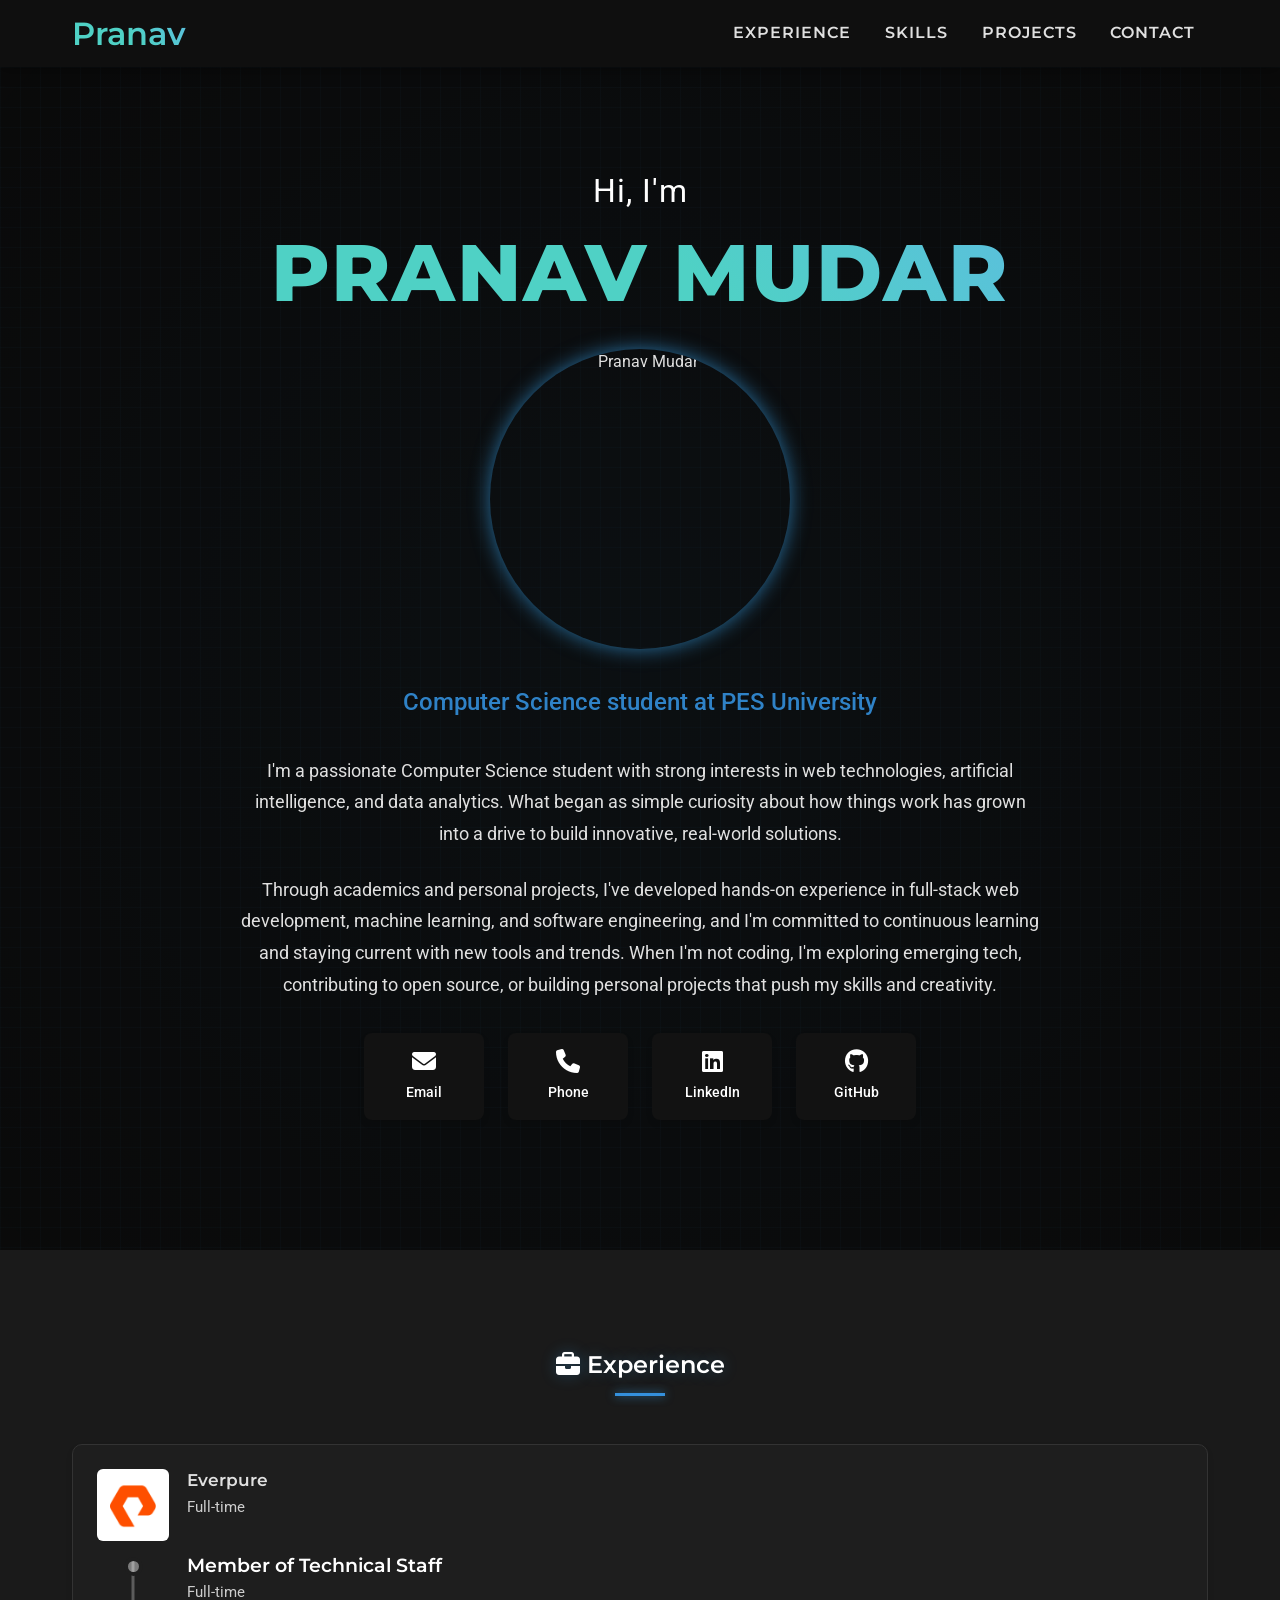
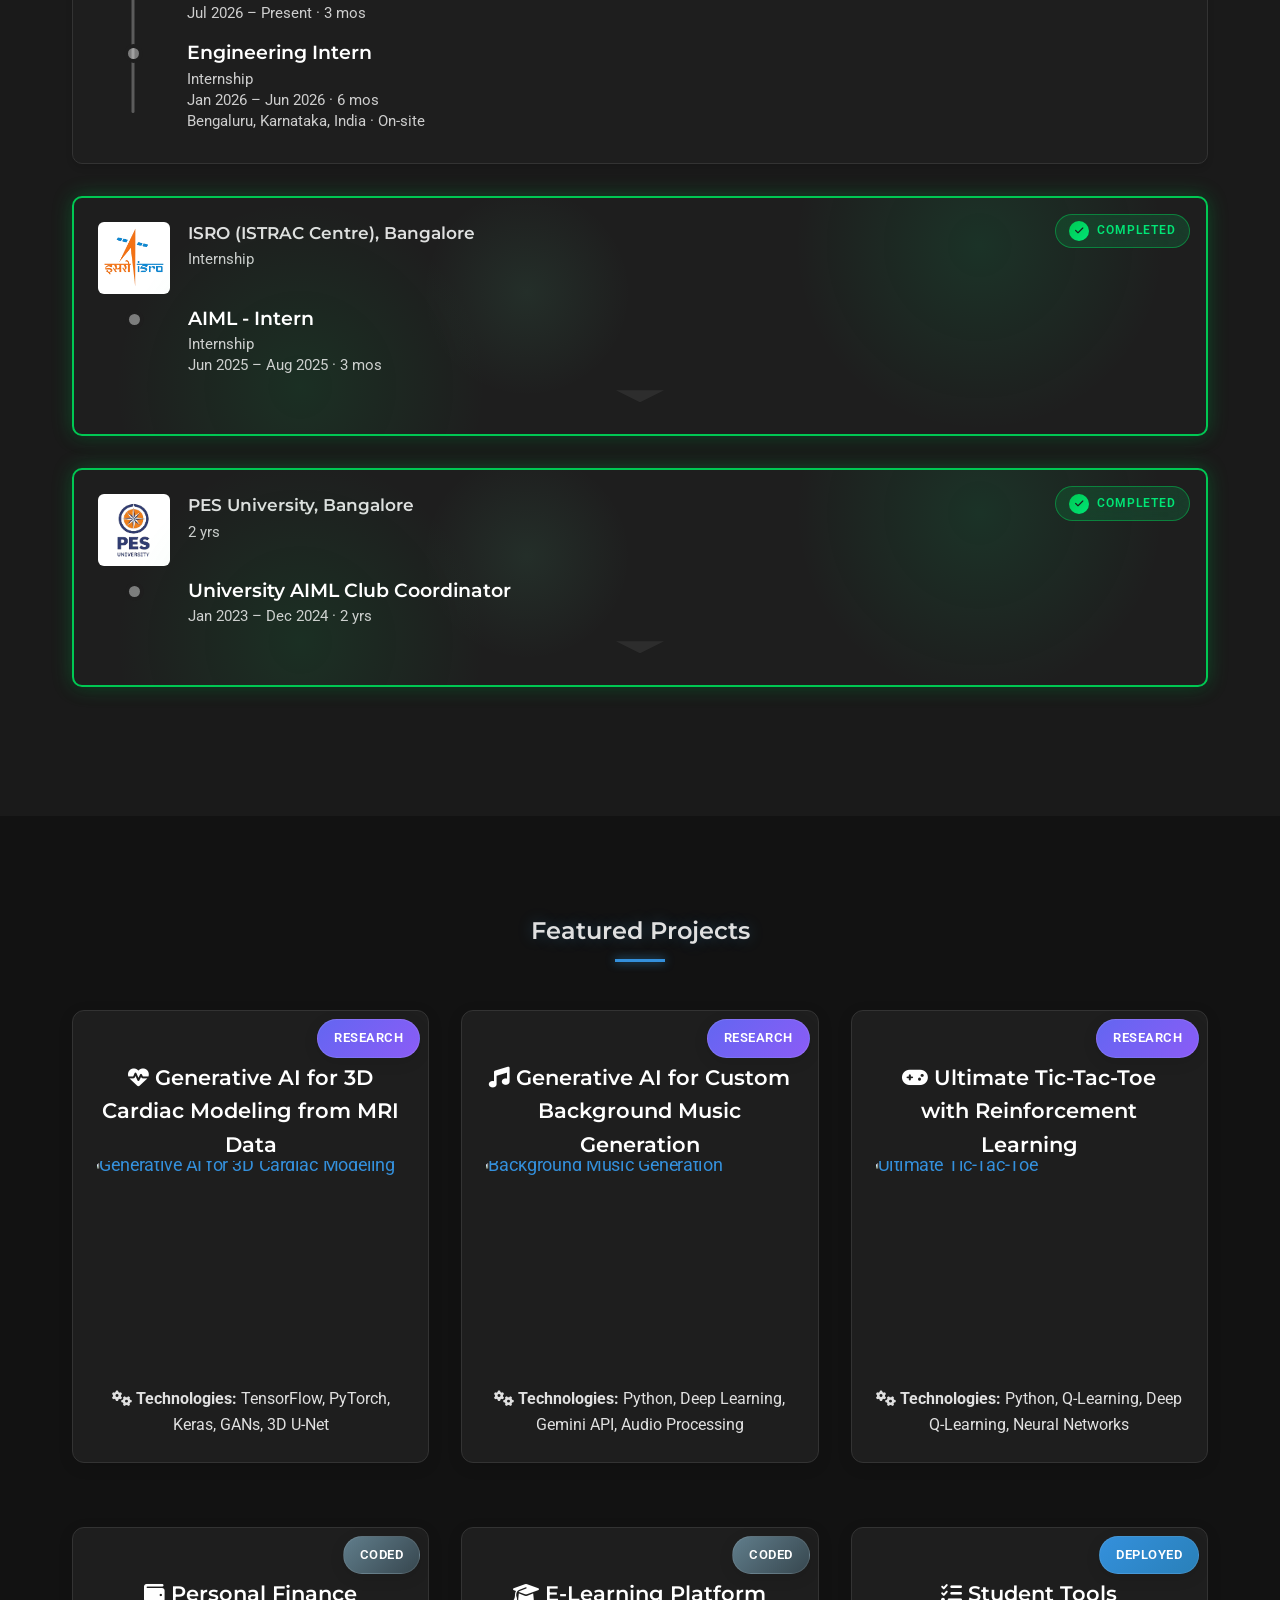
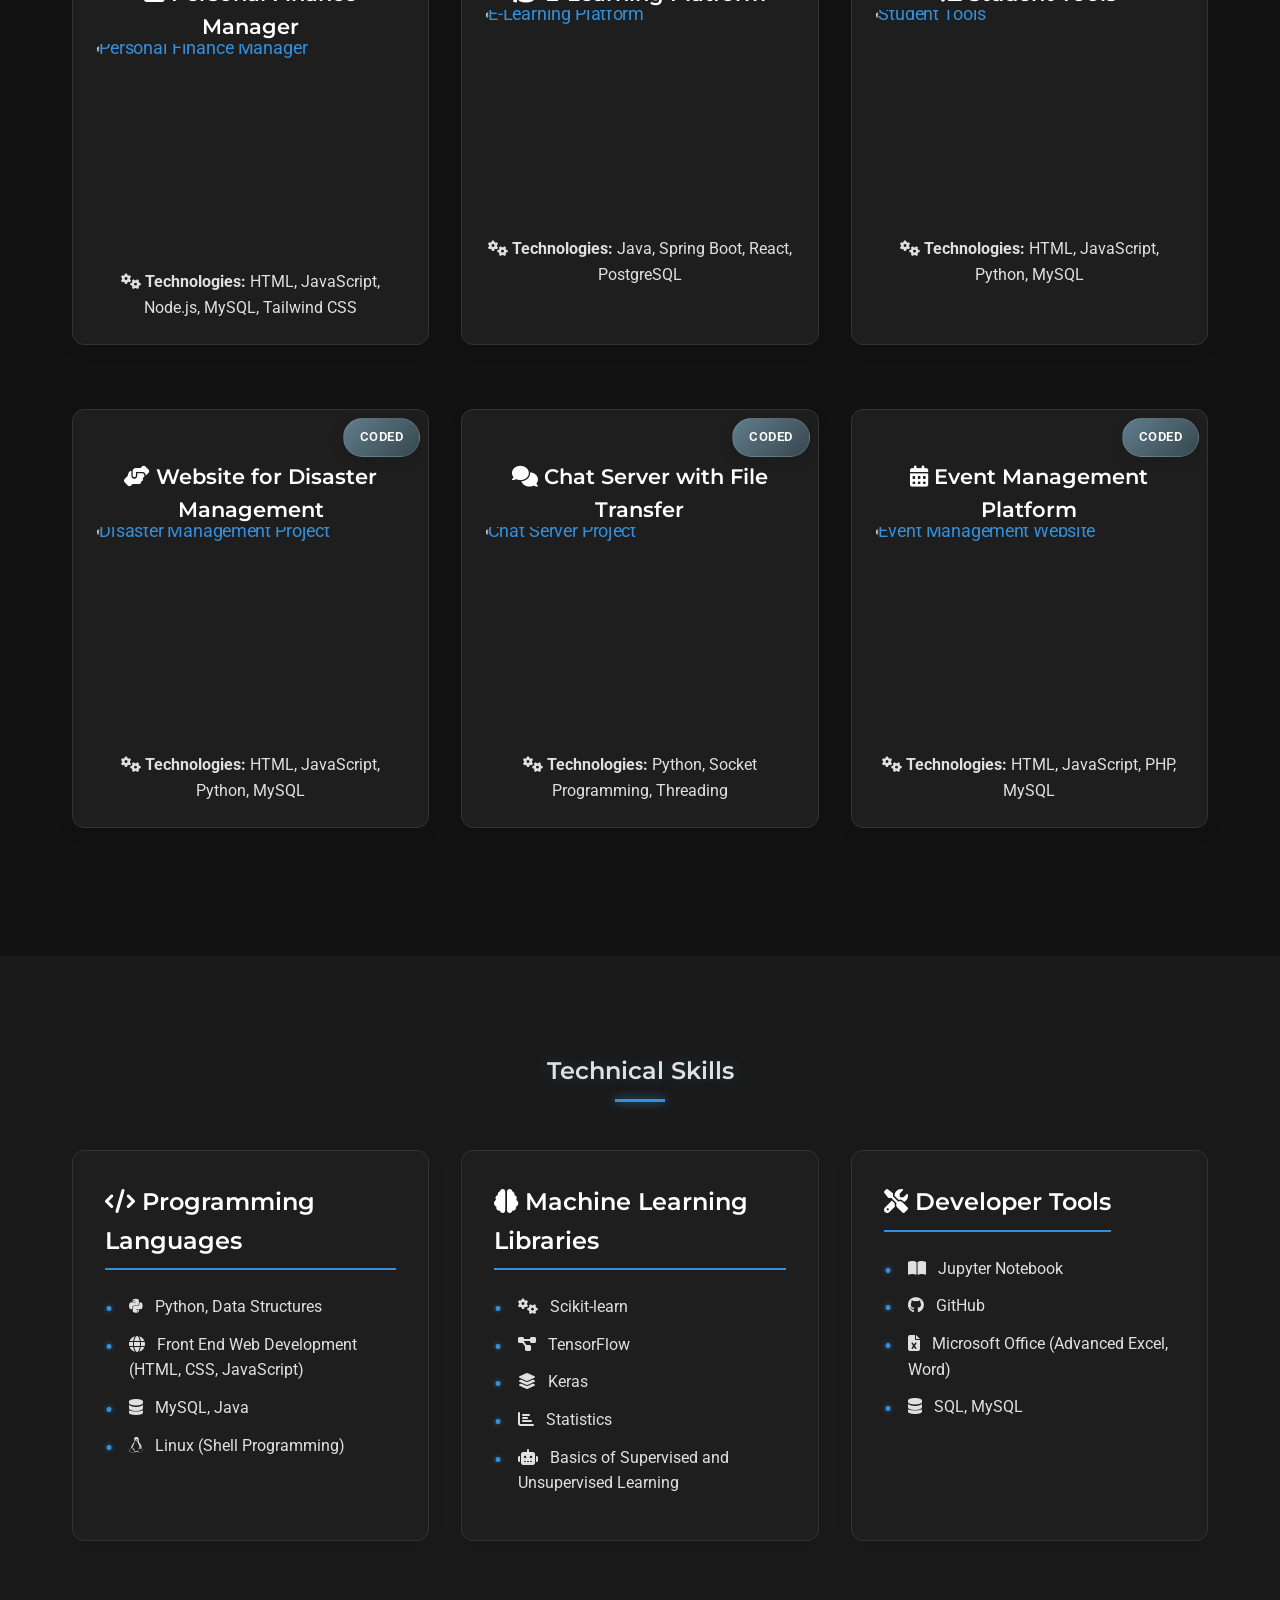
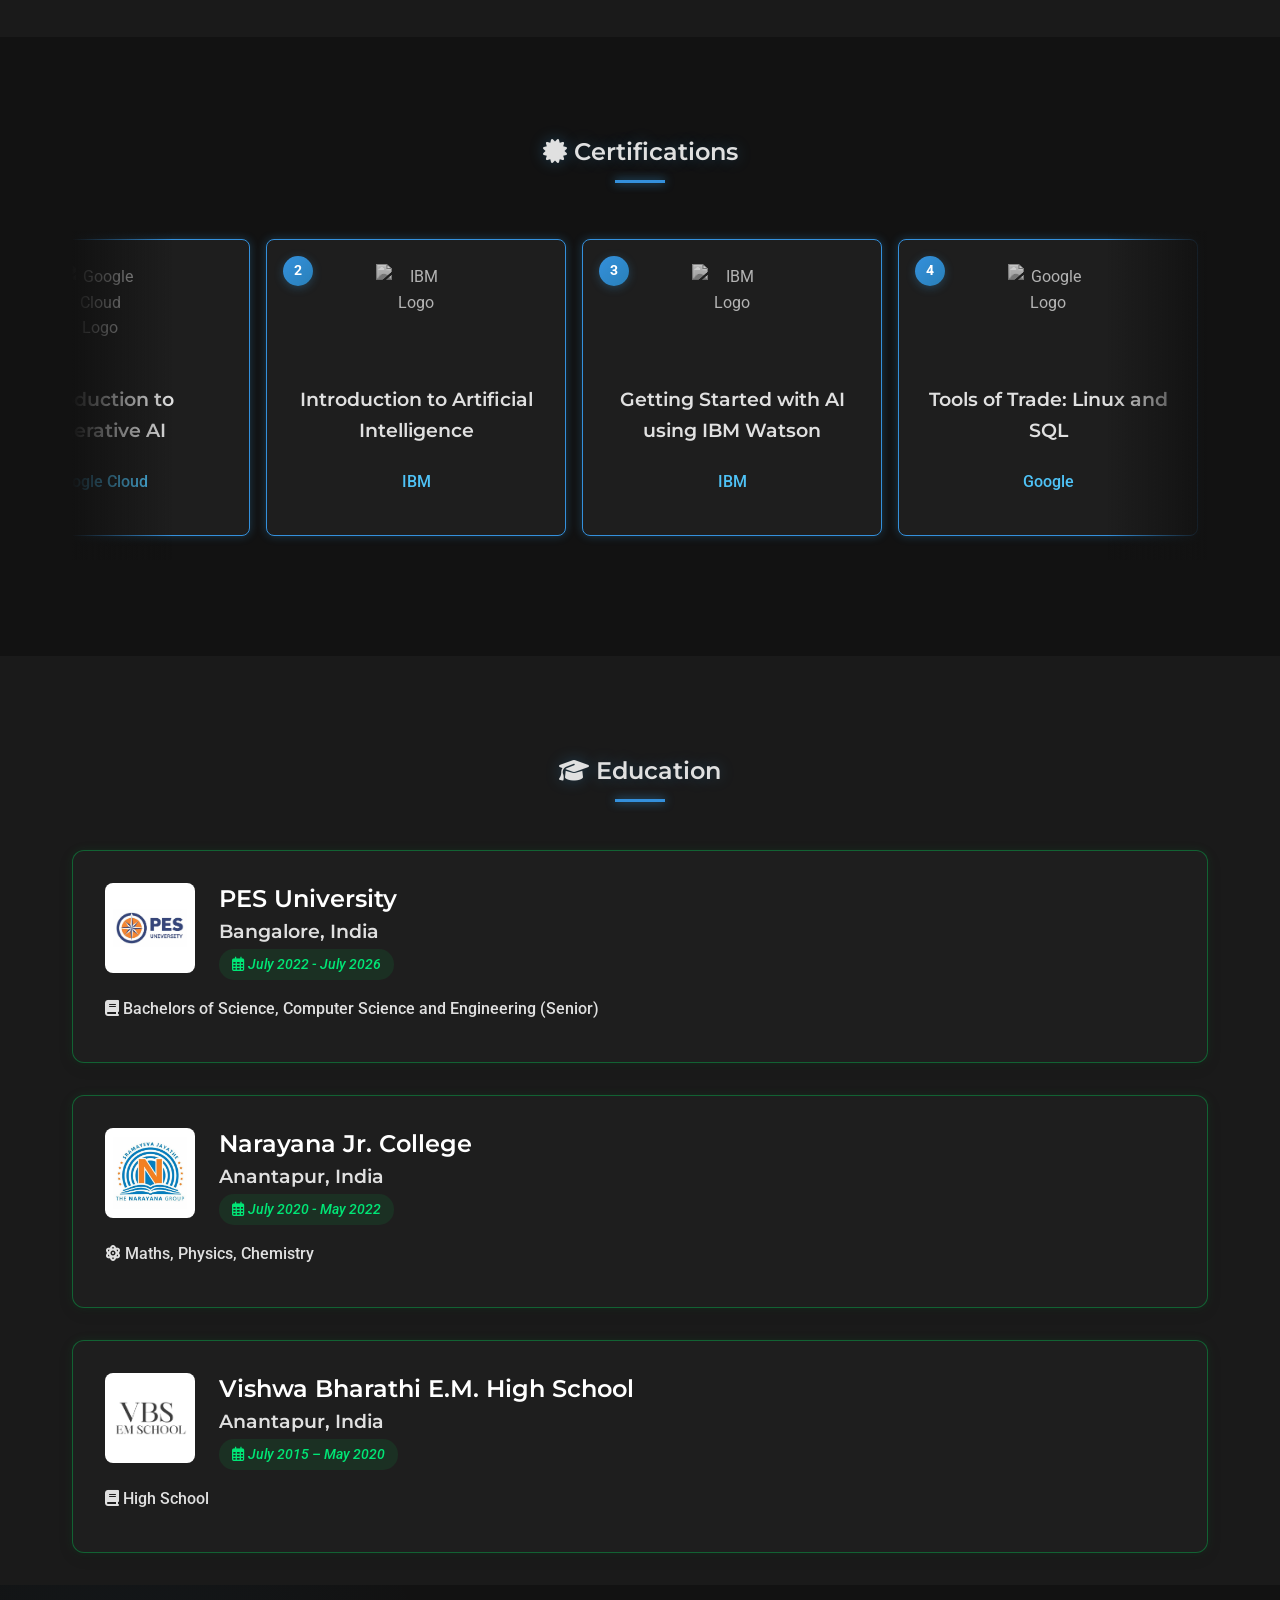
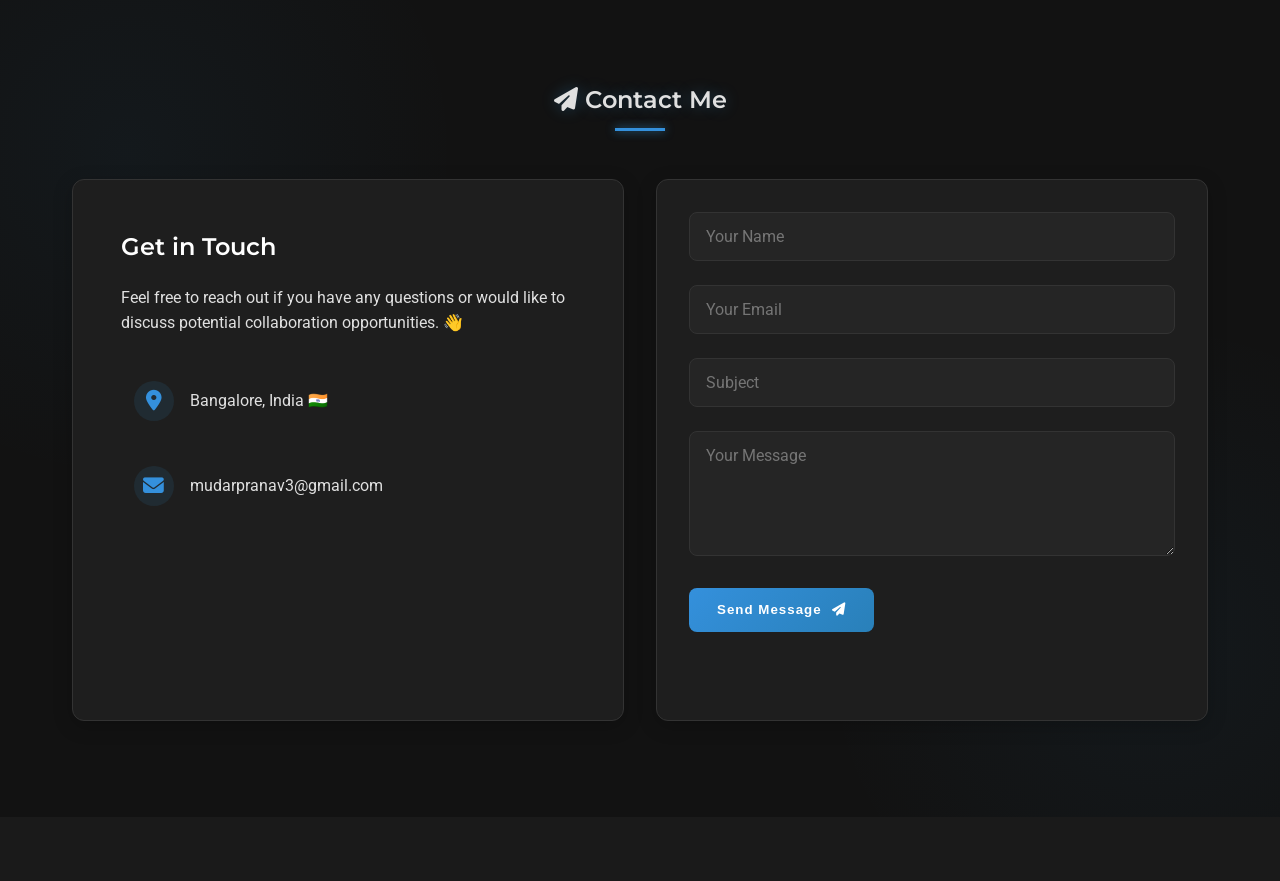
==== commit b7e1c1d6: "Update Education Completion" ====
--- a/index.html
+++ b/index.html
@@ -539,13 +539,13 @@
         <div class="wrapper">
             <h2><i class="fas fa-graduation-cap"></i> Education</h2>
             
-            <div class="education-item education-ongoing" data-aos="fade-up" data-aos-duration="1000" data-aos-easing="ease-out">
+            <div class="education-item education-done" data-aos="fade-up" data-aos-duration="1000" data-aos-easing="ease-out">
                 <div class="education-header">
                     <img src="Images/Education/PES_Logo.jpg" alt="PES University Logo" class="institution-logo">
                     <div class="education-title">
                         <h3>PES University</h3>
                         <h4 class="education-institution">Bangalore, India</h4>
-                        <p class="education-date"><i class="far fa-calendar-alt"></i> July 2022 - Present</p>
+                        <p class="education-date"><i class="far fa-calendar-alt"></i> July 2022 - July 2026</p>
                     </div>
                 </div>
                 <div class="education-details">
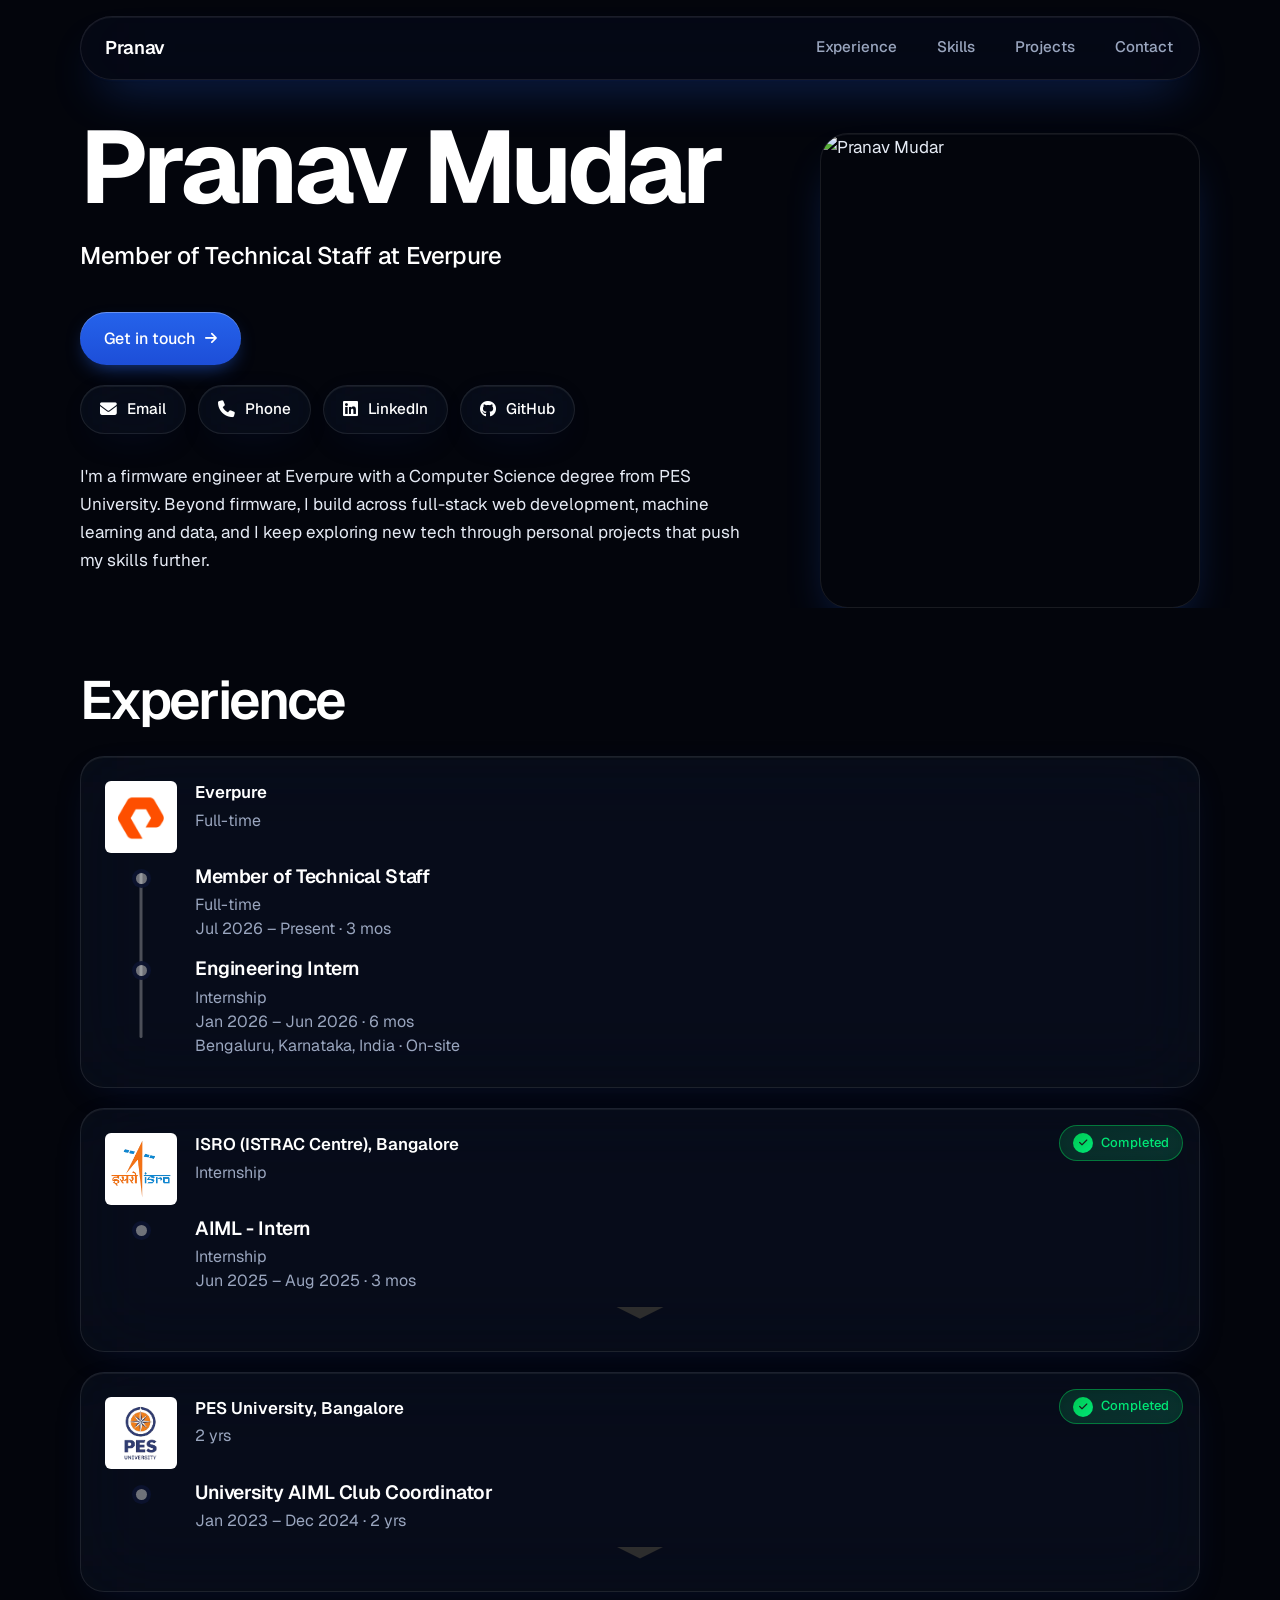
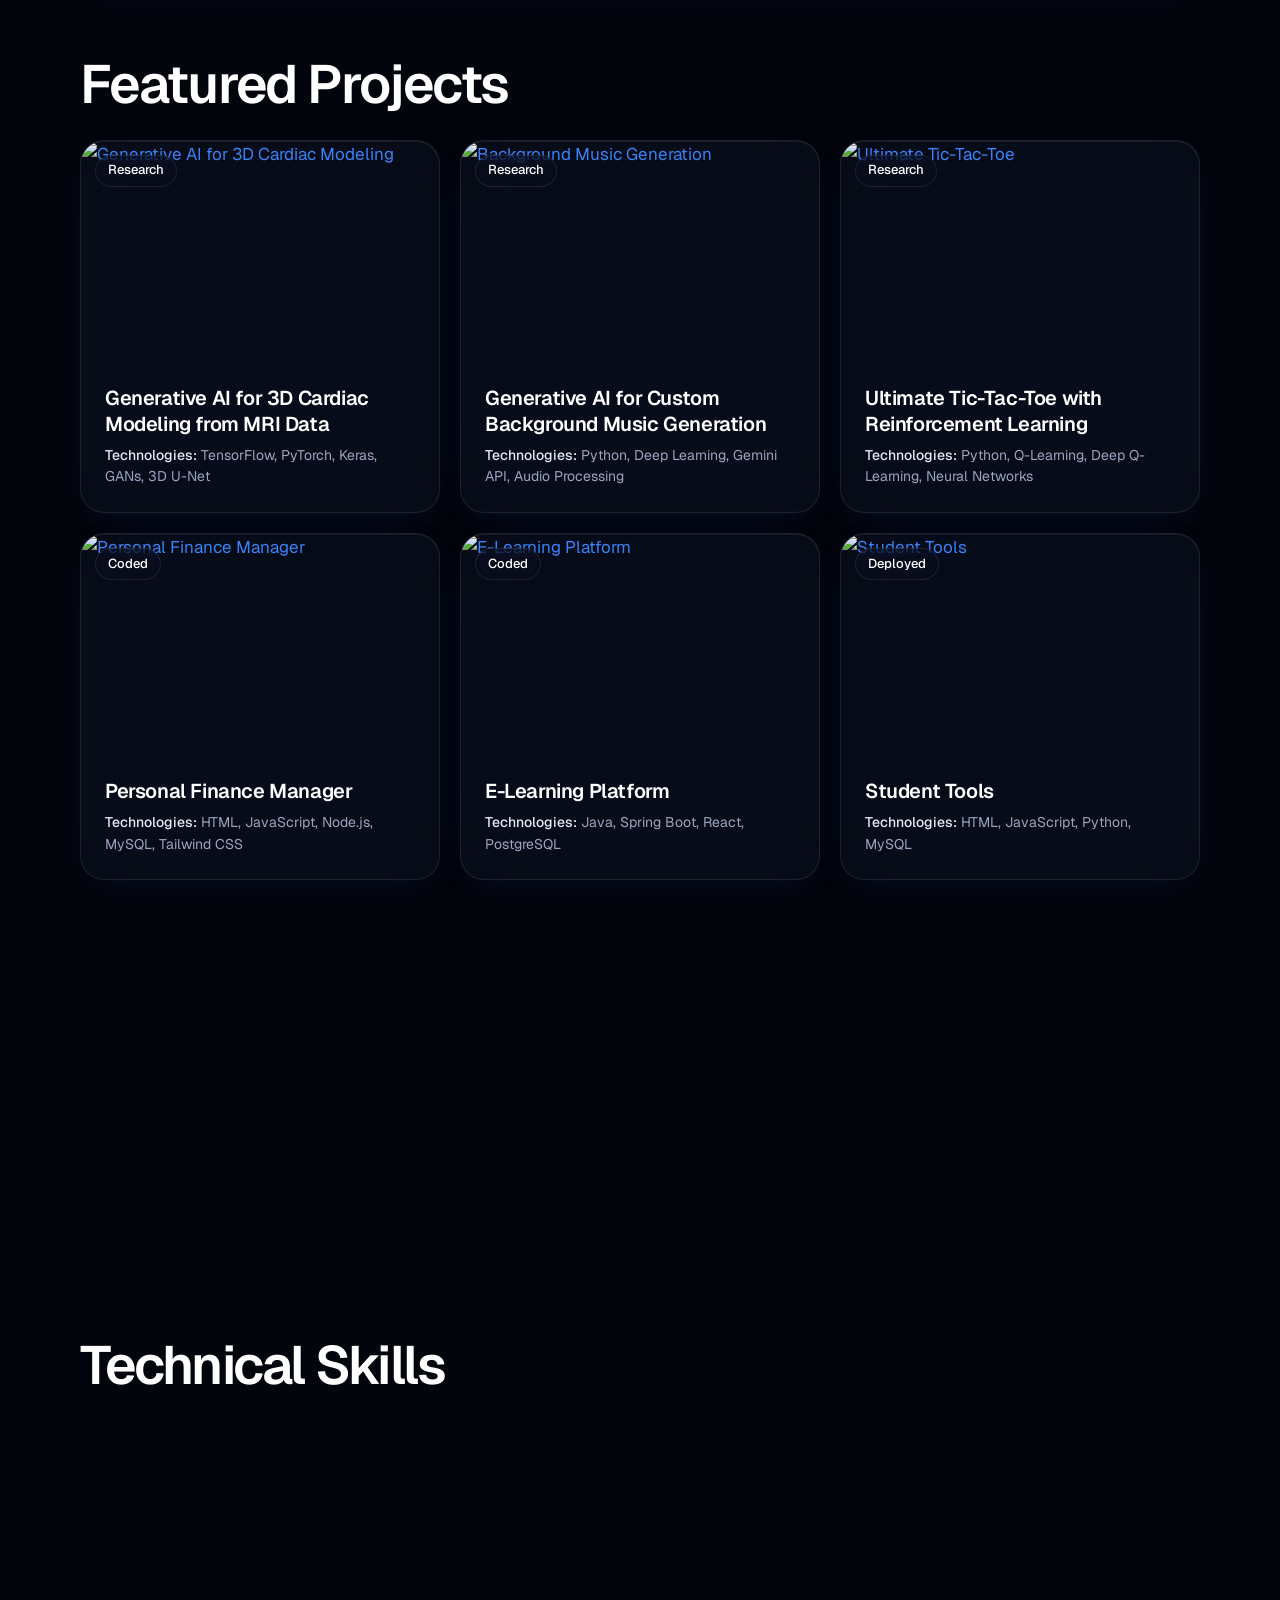
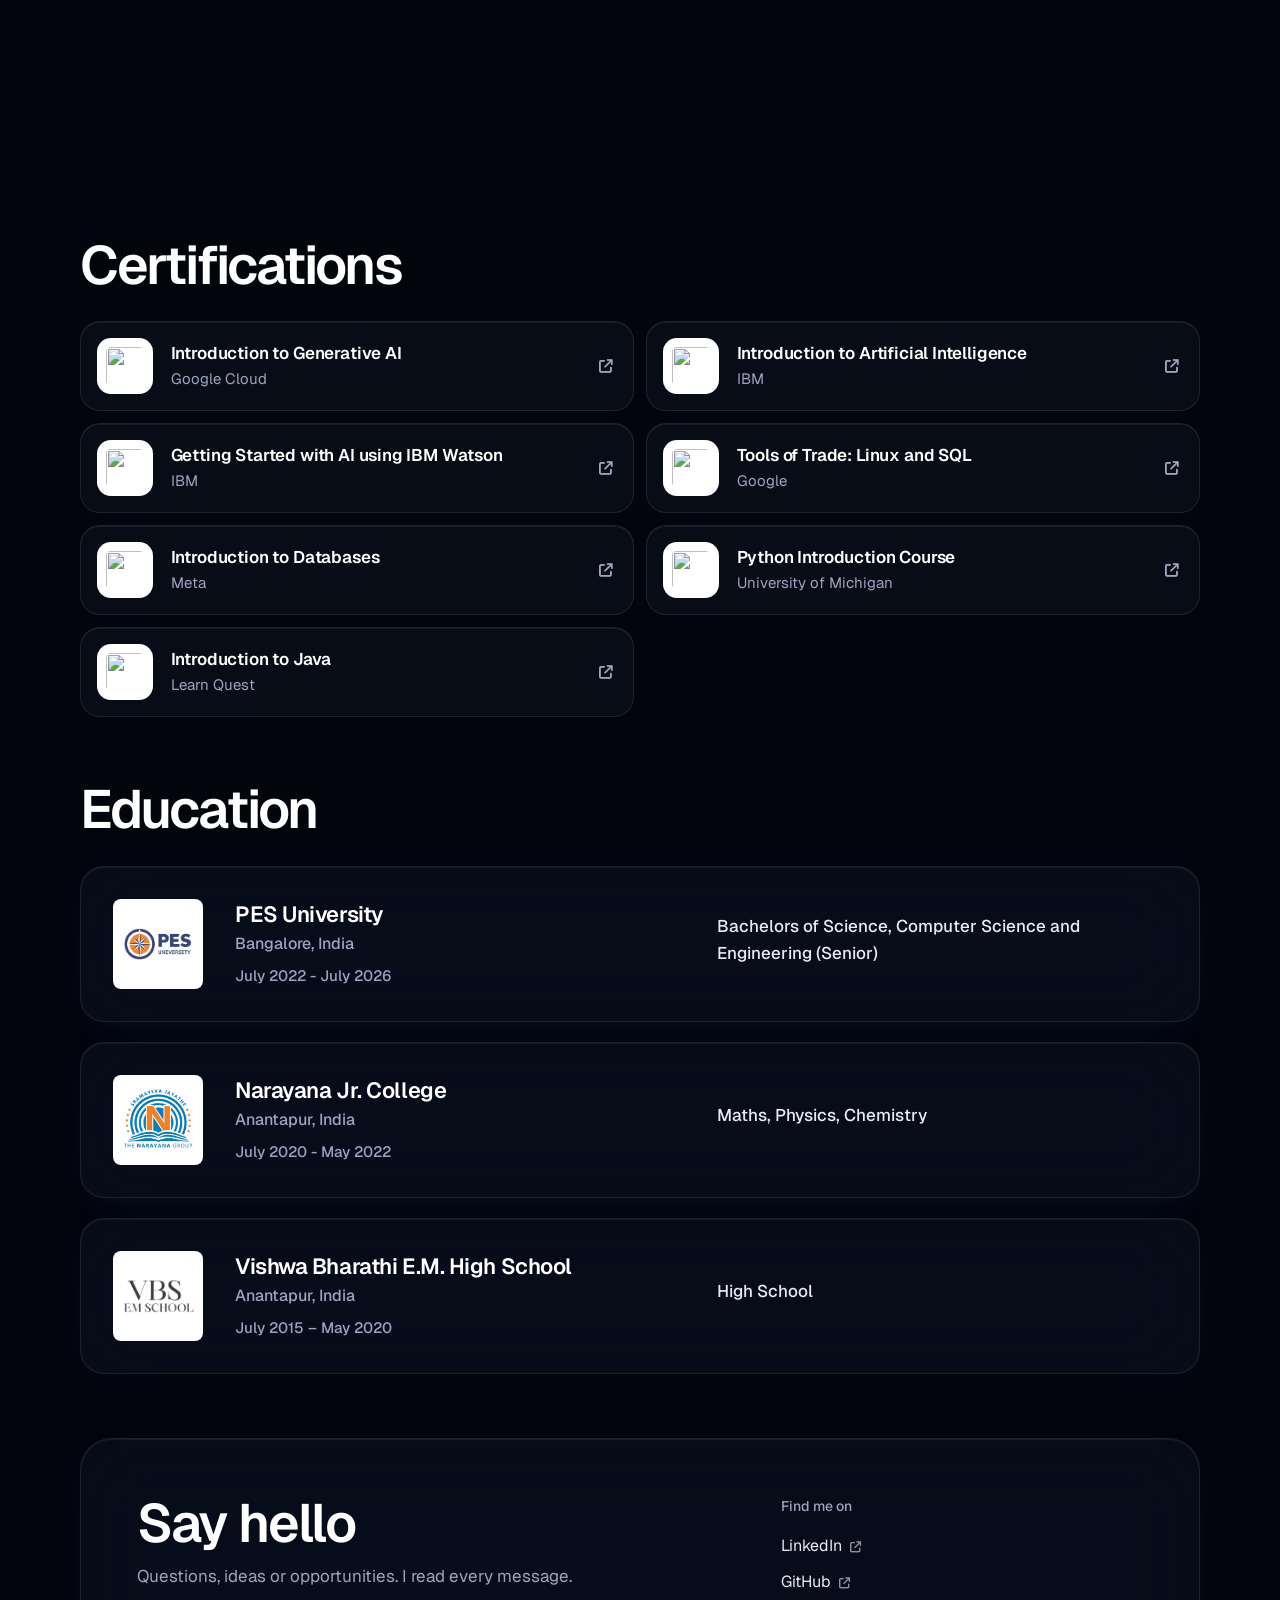
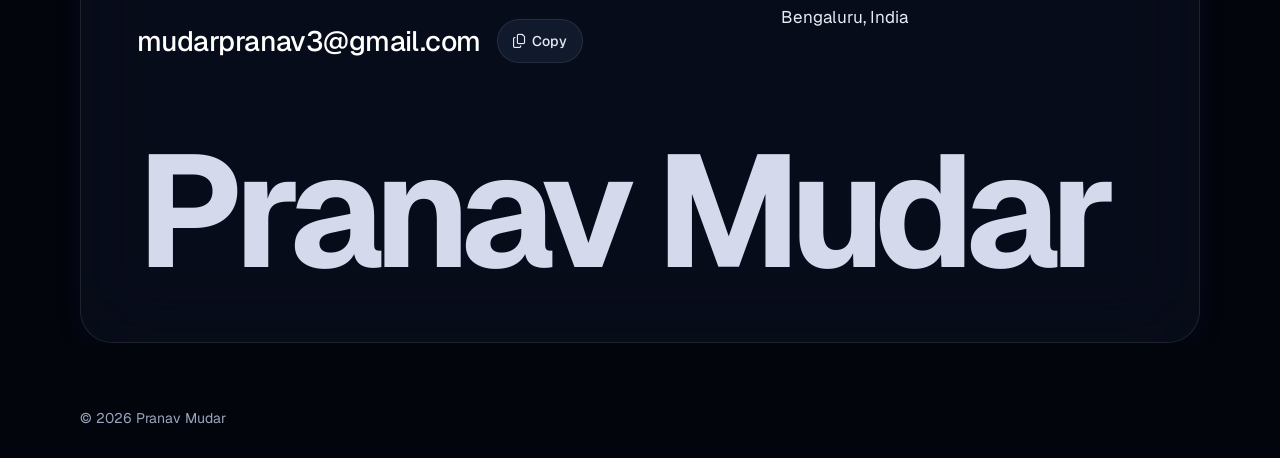
==== commit dbe57bd7: "V3: New Glassier Design Update" ====
--- a/index.html
+++ b/index.html
@@ -13,7 +13,7 @@
 	<link href="https://cdnjs.cloudflare.com/ajax/libs/normalize/8.0.1/normalize.min.css" rel="stylesheet">
 	
 	<!--/ /-------- Google Fonts --------/ /-->
-	<link href="https://fonts.googleapis.com/css2?family=Montserrat:wght@400;600;700&family=Roboto:wght@300;400;700&display=swap" rel="stylesheet">
+	<link href="https://fonts.googleapis.com/css2?family=Geist:wght@400;500;600;700&display=swap" rel="stylesheet">
 	
 	<!--/ /-------- Font Awesome --------/ /-->
 	<link rel="stylesheet" href="https://cdnjs.cloudflare.com/ajax/libs/font-awesome/6.5.1/css/all.min.css">
@@ -21,14 +21,6 @@
 	<!--/ /-------- Your Styles --------/ /-->
 	<link href="css/styles.css" rel="stylesheet">
 
-    <!-- EmailJS Library -->
-    <script type="text/javascript" src="https://cdn.jsdelivr.net/npm/@emailjs/browser@3/dist/email.min.js"></script>
-    <script type="text/javascript">
-        (function() {
-            emailjs.init("NgnAcEufXLE6bvkiU"); // Public Key
-        })();
-    </script>
-
     <!-- AOS - Animate On Scroll Library -->
     <link href="https://unpkg.com/aos@2.3.1/dist/aos.css" rel="stylesheet">
     <script src="https://unpkg.com/aos@2.3.1/dist/aos.js"></script>
@@ -40,44 +32,9 @@
 	<meta name="viewport" content="width=device-width, initial-scale=1">
 
     <style>
-        .certifications-scroll {
-            display: flex;
-            animation: scrollCertificates 60s linear infinite;
-            animation-play-state: running;
-        }
-
-        @keyframes scrollCertificates {
-            0% {
-                transform: translateX(0);
-            }
-            100% {
-                transform: translateX(-50%);
-            }
-        }
-
-        .certifications-scroll.paused {
-            animation-play-state: paused;
-        }
-
-        .certifications-container {
-            overflow: hidden;
-            position: relative;
-        }
-
-        .certifications-scroll::after {
-            content: "";
-            position: absolute;
-            top: 0;
-            left: 100%;
-            width: 100%;
-            height: 100%;
-            background: linear-gradient(to right, transparent, rgba(255, 255, 255, 0.1));
-        }
-
         .about-section {
             padding-top: 0px;
             scroll-margin-top: 0px;
-            background: #0a0a0a !important;
         }
 
         #hero {
@@ -107,34 +64,7 @@
     })(document, 'script');
   </script> -->
 
-<body class="loading">
-    
-    <!-- Epic Page Load Animation -->
-    <div class="page-loader" id="pageLoader">
-        <div class="loader-background"></div>
-        <div class="loader-lines">
-            <div class="loader-line line-1"></div>
-            <div class="loader-line line-2"></div>
-            <div class="loader-line line-3"></div>
-            <div class="loader-line line-4"></div>
-            <div class="loader-line line-5"></div>
-        </div>
-        <div class="loader-center">
-            <div class="loader-ring"></div>
-            <div class="loader-ring ring-2"></div>
-            <div class="loader-ring ring-3"></div>
-            <div class="loader-logo">P</div>
-        </div>
-        <div class="loader-reveal">
-            <div class="reveal-left"></div>
-            <div class="reveal-right"></div>
-        </div>
-        <div class="loader-particles">
-            <span></span><span></span><span></span><span></span><span></span>
-            <span></span><span></span><span></span><span></span><span></span>
-            <span></span><span></span><span></span><span></span><span></span>
-        </div>
-    </div>
+<body class="loaded">
     
     <!-- Back to Top Button - Placed early to ensure it's above page loader -->
     <a href="#hero" class="back-to-top" id="backToTop" aria-label="Back to top">
@@ -152,7 +82,7 @@
         <div class="wrapper">
             
 			<div class="logo-container">
-				<h1><a href="#hero">Pranav</a></h1>
+				<a class="wordmark" href="#hero">Pranav</a>
             </div>       
             
 			<!-- ------------------------------------------------------
@@ -179,22 +109,19 @@
     
     <section id="hero" class="about-section">
         <div class="hero-background">
-            <div class="hero-grid"></div>
-            <div class="hero-glow"></div>
         </div>
         <div class="wrapper hero-wrapper">
             <div class="about-content">
                 <div class="about-text">
                     <div class="name-section">
-                        <p class="greeting">Hi, I'm</p>
-                        <h1 class="name"><span class="gradient-text">PRANAV MUDAR</span></h1>
+                        <h1 class="name">Pranav Mudar</h1>
                     </div>
                     <div class="about-image">
-                        <img src="/dp/Me2.jpg" alt="Pranav Mudar" id="about-avatar" class="clickable-avatar">
-                    </div>
-                    <p class="subtitle">Computer Science student at PES University</p>
-                    <p>I'm a passionate Computer Science student with strong interests in web technologies, artificial intelligence, and data analytics. What began as simple curiosity about how things work has grown into a drive to build innovative, real-world solutions.</p>
-                    <p>Through academics and personal projects, I've developed hands-on experience in full-stack web development, machine learning, and software engineering, and I'm committed to continuous learning and staying current with new tools and trends. When I'm not coding, I'm exploring emerging tech, contributing to open source, or building personal projects that push my skills and creativity.</p>
+                        <img src="dp/Me2.jpg" alt="Pranav Mudar" id="about-avatar" class="clickable-avatar" role="button" tabindex="0" aria-haspopup="dialog" aria-label="View photo of Pranav Mudar">
+                    </div>
+                    <p class="subtitle">Member of Technical Staff at Everpure</p>
+                    <p>I'm a firmware engineer at Everpure with a Computer Science degree from PES University. Beyond firmware, I build across full-stack web development, machine learning and data, and I keep exploring new tech through personal projects that push my skills further.</p>
+                    <a href="#contact" class="hero-cta">Get in touch <i class="fas fa-arrow-right" aria-hidden="true"></i></a>
                     <div class="about-social-links">
                         <a href="mailto:mudarpranav3@gmail.com" class="social-link" title="Email">
                             <i class="fas fa-envelope"></i>
@@ -224,7 +151,7 @@
     
     <section id="experience">
         <div class="wrapper">
-            <h2><i class="fas fa-briefcase"></i> Experience</h2>
+            <h2>Experience</h2>
             
             <div class="experience-item experience-stack" data-aos="fade-up" data-aos-duration="800">
                 <div class="experience-header">
@@ -272,10 +199,10 @@
                 </div>
                 <div class="exp-stack-details-panel" id="exp-details-isro" aria-hidden="true">
                     <ul class="experience-details">
-                        <li><i class="fas fa-brain"></i> Explored ST-GNN, YOLO, LSTM Autoencoders, and Vision Transformers for anomaly detection in satellite telemetry; pivoted based on data structure and model limitations.</li>
-                        <li><i class="fas fa-project-diagram"></i> Developed a multi-model anomaly detection pipeline for satellite telemetry using CAE, One-Class SVM, and GMM, achieving 90% accuracy on unlabeled data.</li>
-                        <li><i class="fas fa-eye"></i> Applied YOLOv8 for visual anomaly localization by converting time-series data into plots, enabling feature-level diagnostics with bounding boxes.</li>
-                        <li><i class="fas fa-desktop"></i> Built a web-based dashboard (Flask + JS) for real-time upload, analysis, and visualization of anomalies in satellite health monitoring.</li>
+                        <li>Explored ST-GNN, YOLO, LSTM Autoencoders, and Vision Transformers for anomaly detection in satellite telemetry; pivoted based on data structure and model limitations.</li>
+                        <li>Developed a multi-model anomaly detection pipeline for satellite telemetry using CAE, One-Class SVM, and GMM, achieving 90% accuracy on unlabeled data.</li>
+                        <li>Applied YOLOv8 for visual anomaly localization by converting time-series data into plots, enabling feature-level diagnostics with bounding boxes.</li>
+                        <li>Built a web-based dashboard (Flask + JS) for real-time upload, analysis, and visualization of anomalies in satellite health monitoring.</li>
                     </ul>
                 </div>
                 <button type="button" class="exp-details-toggle" aria-expanded="false" aria-controls="exp-details-isro" aria-label="Show ISRO experience details" data-label-show="Show ISRO experience details" data-label-hide="Hide ISRO experience details">
@@ -309,8 +236,8 @@
                 </div>
                 <div class="exp-stack-details-panel" id="exp-details-pes" aria-hidden="true">
                     <ul class="experience-details">
-                        <li><i class="fas fa-users"></i> Led the organization's design domain and managed 15 club meetings, workshops, hackathons, and events focused on AI and ML technologies, engaging an average of 30 attendees per session.</li>
-                        <li><i class="fas fa-project-diagram"></i> Collaborated on five projects and research endeavors applying AI and ML techniques to real-world challenges, resulting in the development of solutions that garnered recognition within the club community.</li>
+                        <li>Led the organization's design domain and managed 15 club meetings, workshops, hackathons, and events focused on AI and ML technologies, engaging an average of 30 attendees per session.</li>
+                        <li>Collaborated on five projects and research endeavors applying AI and ML techniques to real-world challenges, resulting in the development of solutions that garnered recognition within the club community.</li>
                     </ul>
                 </div>
                 <button type="button" class="exp-details-toggle" aria-expanded="false" aria-controls="exp-details-pes" aria-label="Show PES University experience details" data-label-show="Show PES University experience details" data-label-hide="Hide PES University experience details">
@@ -332,101 +259,92 @@
                 <article data-aos="fade-up" data-aos-duration="800">
                     <a href="projects/generative-ai-research.html" class="project-link"></a>
                     <span class="project-badge research">Research</span>
-                    <h3><i class="fas fa-heartbeat"></i> Generative AI for 3D Cardiac Modeling from MRI Data</h3>
+                    <h3>Generative AI for 3D Cardiac Modeling from MRI Data</h3>
                     <a href="projects/generative-ai-research.html" class="project-image">
-                        <img src="/projects/Pictures/GenAI1.jpeg" alt="Generative AI for 3D Cardiac Modeling">
-                    </a>
-                    <br>
-                    <p class="tech-stack"><strong><i class="fas fa-cogs"></i> Technologies:</strong> TensorFlow, PyTorch, Keras, GANs, 3D U-Net</p>
+                        <img src="projects/Pictures/GenAI1.jpeg" alt="Generative AI for 3D Cardiac Modeling">
+                    </a>
+                    <p class="tech-stack"><strong>Technologies:</strong> TensorFlow, PyTorch, Keras, GANs, 3D U-Net</p>
                 </article>
 
                 <article data-aos="fade-up" data-aos-duration="800" data-aos-delay="100">
                     <a href="projects/background-music-generation.html" class="project-link"></a>
                     <span class="project-badge research">Research</span>
-                    <h3><i class="fas fa-music"></i> Generative AI for Custom Background Music Generation</h3>
+                    <h3>Generative AI for Custom Background Music Generation</h3>
                     <a href="projects/background-music-generation.html" class="project-image">
-                        <img src="/projects/Pictures/backgroundmusic1.jpg" alt="Background Music Generation">
-                    </a>
-                    <br>
-                    <p class="tech-stack"><strong><i class="fas fa-cogs"></i> Technologies:</strong> Python, Deep Learning, Gemini API, Audio Processing</p>
+                        <img src="projects/Pictures/backgroundmusic1.jpg" alt="Background Music Generation">
+                    </a>
+                    <p class="tech-stack"><strong>Technologies:</strong> Python, Deep Learning, Gemini API, Audio Processing</p>
                 </article>
 
                 <article data-aos="fade-up" data-aos-duration="800" data-aos-delay="200">
                     <a href="projects/ultimate-tic-tac-toe.html" class="project-link"></a>
                     <span class="project-badge research">Research</span>
-                    <h3><i class="fas fa-gamepad"></i> Ultimate Tic-Tac-Toe with Reinforcement Learning</h3>
+                    <h3>Ultimate Tic-Tac-Toe with Reinforcement Learning</h3>
                     <a href="projects/ultimate-tic-tac-toe.html" class="project-image">
-                        <img src="/projects/Pictures/ultimate1.jpg" alt="Ultimate Tic-Tac-Toe">
-                    </a>
-                    <br>
-                    <p class="tech-stack"><strong><i class="fas fa-cogs"></i> Technologies:</strong> Python, Q-Learning, Deep Q-Learning, Neural Networks</p>
+                        <img src="projects/Pictures/ultimate1.jpg" alt="Ultimate Tic-Tac-Toe">
+                    </a>
+                    <p class="tech-stack"><strong>Technologies:</strong> Python, Q-Learning, Deep Q-Learning, Neural Networks</p>
                 </article>
                 
                 <article data-aos="fade-up" data-aos-duration="800" data-aos-delay="300">
                     <a href="projects/personal-finance-manager.html" class="project-link"></a>
                     <span class="project-badge coded">Coded</span>
-                    <h3><i class="fas fa-wallet"></i> Personal Finance Manager</h3>
+                    <h3>Personal Finance Manager</h3>
                     <a href="projects/personal-finance-manager.html" class="project-image">
-                        <img src="/projects/Pictures/Finance_Manager.jpg" alt="Personal Finance Manager">
-                    </a>
-                    <br>
-                    <p class="tech-stack"><strong><i class="fas fa-cogs"></i> Technologies:</strong> HTML, JavaScript, Node.js, MySQL, Tailwind CSS</p>
+                        <img src="projects/Pictures/Finance_Manager.jpg" alt="Personal Finance Manager">
+                    </a>
+                    <p class="tech-stack"><strong>Technologies:</strong> HTML, JavaScript, Node.js, MySQL, Tailwind CSS</p>
                 </article>
                 
                 <article data-aos="fade-up" data-aos-duration="800" data-aos-delay="100">
                     <a href="projects/elearning.html" class="project-link"></a>
                     <span class="project-badge coded">Coded</span>
-                    <h3><i class="fas fa-graduation-cap"></i> E-Learning Platform</h3>
+                    <h3>E-Learning Platform</h3>
                     <a href="projects/elearning.html" class="project-image">
-                        <img src="/projects/Pictures/elearning1.jpg" alt="E-Learning Platform">
-                    </a>
-                    <br>
-                    <p class="tech-stack"><strong><i class="fas fa-cogs"></i> Technologies:</strong> Java, Spring Boot, React, PostgreSQL</p>
+                        <img src="projects/Pictures/elearning1.jpg" alt="E-Learning Platform">
+                    </a>
+                    <p class="tech-stack"><strong>Technologies:</strong> Java, Spring Boot, React, PostgreSQL</p>
                 </article>
 
                 <article data-aos="fade-up" data-aos-duration="800" data-aos-delay="100">
                     <a href="projects/attendance-calculator.html" class="project-link"></a>
                     <span class="project-badge deployed">Deployed</span>
-                    <h3><i class="fas fa-tasks"></i> Student Tools</h3>
+                    <h3>Student Tools</h3>
                     <a href="projects/attendance-calculator.html" class="project-image">
                         <img src="projects/Pictures/StudentTools1.jpg" alt="Student Tools">
                     </a>
-                    <br>
-                    <p class="tech-stack"><strong><i class="fas fa-cogs"></i> Technologies:</strong> HTML, JavaScript, Python, MySQL</p>
+                    <p class="tech-stack"><strong>Technologies:</strong> HTML, JavaScript, Python, MySQL</p>
                 </article>
                 
                 <article data-aos="fade-up" data-aos-duration="800" data-aos-delay="200">
                     <a href="projects/disaster-management.html" class="project-link"></a>
                     <span class="project-badge coded">Coded</span>
-                    <h3><i class="fas fa-hands-helping"></i> Website for Disaster Management</h3>
+                    <h3>Website for Disaster Management</h3>
                     <a href="projects/disaster-management.html" class="project-image">
-                        <img src="/projects/Pictures/DisasterManagement1.jpg" alt="Disaster Management Project">
-                    </a>
-                    <br>
-                    <p class="tech-stack"><strong><i class="fas fa-cogs"></i> Technologies:</strong> HTML, JavaScript, Python, MySQL</p>
+                        <img src="projects/Pictures/DisasterManagement1.jpg" alt="Disaster Management Project">
+                    </a>
+                    <p class="tech-stack"><strong>Technologies:</strong> HTML, JavaScript, Python, MySQL</p>
                 </article>
                 
                 <article data-aos="fade-up" data-aos-duration="800" data-aos-delay="300">
                     <a href="projects/chat-server.html" class="project-link"></a>
                     <span class="project-badge coded">Coded</span>
-                    <h3><i class="fas fa-comments"></i> Chat Server with File Transfer</h3>
+                    <h3>Chat Server with File Transfer</h3>
                     <a href="projects/chat-server.html" class="project-image">
-                        <img src="/projects/Pictures/Chatserver1.webp" alt="Chat Server Project">
-                    </a>
-                    <br>
-                    <p class="tech-stack"><strong><i class="fas fa-cogs"></i> Technologies:</strong> Python, Socket Programming, Threading</p>
+                        <img src="projects/Pictures/Chatserver1.webp" alt="Chat Server Project">
+                    </a>
+                    <p class="tech-stack"><strong>Technologies:</strong> Python, Socket Programming, Threading</p>
                 </article>
                 
                 
                 <article data-aos="fade-up" data-aos-duration="800" data-aos-delay="200">
                     <a href="projects/event-management.html" class="project-link"></a>
                     <span class="project-badge coded">Coded</span>
-                    <h3><i class="fas fa-calendar-alt"></i> Event Management Platform</h3>
+                    <h3>Event Management Platform</h3>
                     <a href="projects/event-management.html" class="project-image">
                         <img src="projects/Pictures/concert.jpg" alt="Event Management Website">
                     </a>
-                    <br>
-                    <p class="tech-stack"><strong><i class="fas fa-cogs"></i> Technologies:</strong> HTML, JavaScript, PHP, MySQL</p>
+                    <p class="tech-stack"><strong>Technologies:</strong> HTML, JavaScript, PHP, MySQL</p>
                 </article>
             </section>
         </div>
@@ -444,33 +362,33 @@
             
             <div class="skills-container">
                 <div class="skill-category" data-aos="fade-up" data-aos-duration="800">
-                    <h3><i class="fas fa-code"></i> Programming Languages</h3>
+                    <h3>Programming Languages</h3>
                     <ul class="skill-list">
-                        <li><i class="fab fa-python"></i> Python, Data Structures</li>
-                        <li><i class="fas fa-globe"></i> Front End Web Development (HTML, CSS, JavaScript)</li>
-                        <li><i class="fas fa-database"></i> MySQL, Java</li>
-                        <li><i class="fab fa-linux"></i> Linux (Shell Programming)</li>
+                        <li>Python, Data Structures</li>
+                        <li>Front End Web Development (HTML, CSS, JavaScript)</li>
+                        <li>MySQL, Java</li>
+                        <li>Linux (Shell Programming)</li>
                     </ul>
                 </div>
                 
                 <div class="skill-category" data-aos="fade-up" data-aos-duration="800" data-aos-delay="200">
-                    <h3><i class="fas fa-brain"></i> Machine Learning Libraries</h3>
+                    <h3>Machine Learning Libraries</h3>
                     <ul class="skill-list">
-                        <li><i class="fas fa-cogs"></i> Scikit-learn</li>
-                        <li><i class="fas fa-project-diagram"></i> TensorFlow</li>
-                        <li><i class="fas fa-layer-group"></i> Keras</li>
-                        <li><i class="fas fa-chart-bar"></i> Statistics</li>
-                        <li><i class="fas fa-robot"></i> Basics of Supervised and Unsupervised Learning</li>
+                        <li>Scikit-learn</li>
+                        <li>TensorFlow</li>
+                        <li>Keras</li>
+                        <li>Statistics</li>
+                        <li>Basics of Supervised and Unsupervised Learning</li>
                     </ul>
                 </div>
                 
                 <div class="skill-category" data-aos="fade-up" data-aos-duration="800" data-aos-delay="400">
-                    <h3><i class="fas fa-tools"></i> Developer Tools</h3>
+                    <h3>Developer Tools</h3>
                     <ul class="skill-list">
-                        <li><i class="fas fa-book-open"></i> Jupyter Notebook</li>
-                        <li><i class="fab fa-github"></i> GitHub</li>
-                        <li><i class="fas fa-file-excel"></i> Microsoft Office (Advanced Excel, Word)</li>
-                        <li><i class="fas fa-database"></i> SQL, MySQL</li>
+                        <li>Jupyter Notebook</li>
+                        <li>GitHub</li>
+                        <li>Microsoft Office (Advanced Excel, Word)</li>
+                        <li>SQL, MySQL</li>
                     </ul>
                 </div>
             </div>
@@ -479,65 +397,86 @@
     
     <section id="certifications">
         <div class="wrapper">
-            <h2><i class="fas fa-certificate"></i> Certifications</h2>
-            
-            <div class="certifications-container">
-                <div class="certifications-scroll">
-                    <div class="certification-item" data-certificate="https://www.coursera.org/account/accomplishments/records/VHNSGW9VL9VW">
-                        <span class="cert-number">1</span>
-                        <img src="https://upload.wikimedia.org/wikipedia/commons/2/2f/Google_2015_logo.svg" alt="Google Cloud Logo" class="cert-logo">
-                        <h3>Introduction to Generative AI</h3>
-                        <p class="company-name">Google Cloud</p>
-                    </div>
-                    <div class="certification-item" data-certificate="https://www.coursera.org/account/accomplishments/records/6NS74ZTWMRFB">
-                        <span class="cert-number">2</span>
-                        <img src="https://upload.wikimedia.org/wikipedia/commons/5/51/IBM_logo.svg" alt="IBM Logo" class="cert-logo">
-                        <h3>Introduction to Artificial Intelligence</h3>
-                        <p class="company-name">IBM</p>
-                    </div>
-                    <div class="certification-item" data-certificate="https://www.coursera.org/account/accomplishments/records/PPQLQGSH3GAU">
-                        <span class="cert-number">3</span>
-                        <img src="https://upload.wikimedia.org/wikipedia/commons/5/51/IBM_logo.svg" alt="IBM Logo" class="cert-logo">
-                        <h3>Getting Started with AI using IBM Watson</h3>
-                        <p class="company-name">IBM</p>
-                    </div>
-                    <div class="certification-item" data-certificate="https://www.coursera.org/account/accomplishments/records/78TX5G24H6LM">
-                        <span class="cert-number">4</span>
-                        <img src="https://upload.wikimedia.org/wikipedia/commons/2/2f/Google_2015_logo.svg" alt="Google Logo" class="cert-logo">
-                        <h3>Tools of Trade: Linux and SQL</h3>
-                        <p class="company-name">Google</p>
-                    </div>
-                    <div class="certification-item" data-certificate="https://www.coursera.org/account/accomplishments/records/VC7ZCH6XMTL7">
-                        <span class="cert-number">5</span>
-                        <img src="https://upload.wikimedia.org/wikipedia/commons/7/7b/Meta_Platforms_Inc._logo.svg" alt="Meta Logo" class="cert-logo">
-                        <h3>Introduction to Databases</h3>
-                        <p class="company-name">Meta</p>
-                    </div>
-                    <div class="certification-item" data-certificate="https://www.coursera.org/account/accomplishments/records/GY7UFSTVLHYE">
-                        <span class="cert-number">6</span>
-                        <img src="/Images/Michigan.jpeg" alt="University of Michigan Logo" class="cert-logo">
-                        <h3>Python Introduction Course</h3>
-                        <p class="company-name">University of Michigan</p>
-                    </div>
-                    <div class="certification-item" data-certificate="https://www.coursera.org/account/accomplishments/records/DQFHS4YLLVE5">
-                        <span class="cert-number">7</span>
-                        <img src="/Images/LearnQuest.png" alt="University of Michigan Logo" class="cert-logo">
-                        <h3>Introduction to Java</h3>
-                        <p class="company-name">Learn Quest</p>
-                    </div>
-                </div>
-                <!-- <div class="cert-nav-controls">
-                    <button class="cert-nav-button" onclick="scrollCertifications('prev')">←</button>
-                    <button class="cert-nav-button" onclick="toggleCertificationScroll()">⏸</button>
-                    <button class="cert-nav-button" onclick="scrollCertifications('next')">→</button>
-                </div> -->
-            </div>
+            <h2>Certifications</h2>
+            
+            <ul class="cert-list">
+                <li>
+                    <a class="cert-row" href="https://www.coursera.org/account/accomplishments/records/VHNSGW9VL9VW" target="_blank" rel="noopener">
+                        <img src="https://upload.wikimedia.org/wikipedia/commons/2/2f/Google_2015_logo.svg" alt="" class="cert-logo">
+                        <span class="cert-text">
+                            <span class="cert-title">Introduction to Generative AI</span>
+                            <span class="cert-issuer">Google Cloud</span>
+                        </span>
+                        <i class="fas fa-arrow-up-right-from-square" aria-hidden="true"></i>
+                    </a>
+                </li>
+                <li>
+                    <a class="cert-row" href="https://www.coursera.org/account/accomplishments/records/6NS74ZTWMRFB" target="_blank" rel="noopener">
+                        <img src="https://upload.wikimedia.org/wikipedia/commons/5/51/IBM_logo.svg" alt="" class="cert-logo">
+                        <span class="cert-text">
+                            <span class="cert-title">Introduction to Artificial Intelligence</span>
+                            <span class="cert-issuer">IBM</span>
+                        </span>
+                        <i class="fas fa-arrow-up-right-from-square" aria-hidden="true"></i>
+                    </a>
+                </li>
+                <li>
+                    <a class="cert-row" href="https://www.coursera.org/account/accomplishments/records/PPQLQGSH3GAU" target="_blank" rel="noopener">
+                        <img src="https://upload.wikimedia.org/wikipedia/commons/5/51/IBM_logo.svg" alt="" class="cert-logo">
+                        <span class="cert-text">
+                            <span class="cert-title">Getting Started with AI using IBM Watson</span>
+                            <span class="cert-issuer">IBM</span>
+                        </span>
+                        <i class="fas fa-arrow-up-right-from-square" aria-hidden="true"></i>
+                    </a>
+                </li>
+                <li>
+                    <a class="cert-row" href="https://www.coursera.org/account/accomplishments/records/78TX5G24H6LM" target="_blank" rel="noopener">
+                        <img src="https://upload.wikimedia.org/wikipedia/commons/2/2f/Google_2015_logo.svg" alt="" class="cert-logo">
+                        <span class="cert-text">
+                            <span class="cert-title">Tools of Trade: Linux and SQL</span>
+                            <span class="cert-issuer">Google</span>
+                        </span>
+                        <i class="fas fa-arrow-up-right-from-square" aria-hidden="true"></i>
+                    </a>
+                </li>
+                <li>
+                    <a class="cert-row" href="https://www.coursera.org/account/accomplishments/records/VC7ZCH6XMTL7" target="_blank" rel="noopener">
+                        <img src="https://upload.wikimedia.org/wikipedia/commons/7/7b/Meta_Platforms_Inc._logo.svg" alt="" class="cert-logo">
+                        <span class="cert-text">
+                            <span class="cert-title">Introduction to Databases</span>
+                            <span class="cert-issuer">Meta</span>
+                        </span>
+                        <i class="fas fa-arrow-up-right-from-square" aria-hidden="true"></i>
+                    </a>
+                </li>
+                <li>
+                    <a class="cert-row" href="https://www.coursera.org/account/accomplishments/records/GY7UFSTVLHYE" target="_blank" rel="noopener">
+                        <img src="Images/Michigan.jpeg" alt="" class="cert-logo">
+                        <span class="cert-text">
+                            <span class="cert-title">Python Introduction Course</span>
+                            <span class="cert-issuer">University of Michigan</span>
+                        </span>
+                        <i class="fas fa-arrow-up-right-from-square" aria-hidden="true"></i>
+                    </a>
+                </li>
+                <li>
+                    <a class="cert-row" href="https://www.coursera.org/account/accomplishments/records/DQFHS4YLLVE5" target="_blank" rel="noopener">
+                        <img src="Images/LearnQuest.png" alt="" class="cert-logo">
+                        <span class="cert-text">
+                            <span class="cert-title">Introduction to Java</span>
+                            <span class="cert-issuer">Learn Quest</span>
+                        </span>
+                        <i class="fas fa-arrow-up-right-from-square" aria-hidden="true"></i>
+                    </a>
+                </li>
+            </ul>
         </div>
     </section>
     
     <section id="education">
         <div class="wrapper">
-            <h2><i class="fas fa-graduation-cap"></i> Education</h2>
+            <h2>Education</h2>
             
             <div class="education-item education-done" data-aos="fade-up" data-aos-duration="1000" data-aos-easing="ease-out">
                 <div class="education-header">
@@ -545,13 +484,13 @@
                     <div class="education-title">
                         <h3>PES University</h3>
                         <h4 class="education-institution">Bangalore, India</h4>
-                        <p class="education-date"><i class="far fa-calendar-alt"></i> July 2022 - July 2026</p>
+                        <p class="education-date">July 2022 - July 2026</p>
                     </div>
                 </div>
                 <div class="education-details">
-                    <p class="education-degree"><i class="fas fa-book"></i> Bachelors of Science, Computer Science and Engineering (Senior)</p>
-                    <!-- <p class="education-gpa"><i class="fas fa-star"></i> CGPA: 8.76/10</p> -->
-                    <!-- <p class="education-achievements"><i class="fas fa-trophy"></i> Won 2 university-level hackathons</p> -->
+                    <p class="education-degree">Bachelors of Science, Computer Science and Engineering (Senior)</p>
+                    <!-- <p class="education-gpa">CGPA: 8.76/10</p> -->
+                    <!-- <p class="education-achievements">Won 2 university-level hackathons</p> -->
                 </div>
             </div>
             
@@ -561,12 +500,12 @@
                     <div class="education-title">
                         <h3>Narayana Jr. College</h3>
                         <h4 class="education-institution">Anantapur, India</h4>
-                        <p class="education-date"><i class="far fa-calendar-alt"></i> July 2020 - May 2022</p>
+                        <p class="education-date">July 2020 - May 2022</p>
                     </div>
                 </div>
                 <div class="education-details">
-                    <p class="education-degree"><i class="fas fa-atom"></i> Maths, Physics, Chemistry</p>
-                    <!-- <p class="education-percentage"><i class="fas fa-chart-line"></i> Percentage: 84.6%</p> -->
+                    <p class="education-degree">Maths, Physics, Chemistry</p>
+                    <!-- <p class="education-percentage">Percentage: 84.6%</p> -->
                 </div>
             </div>
             
@@ -576,68 +515,78 @@
                     <div class="education-title">
                         <h3>Vishwa Bharathi E.M. High School</h3>
                         <h4 class="education-institution">Anantapur, India</h4>
-                        <p class="education-date"><i class="far fa-calendar-alt"></i> July 2015 – May 2020</p>
+                        <p class="education-date">July 2015 – May 2020</p>
                     </div>
                 </div>
                 <div class="education-details">
-                    <p class="education-degree"><i class="fas fa-book"></i> High School</p>
-                    <!-- <p class="education-percentage"><i class="fas fa-chart-line"></i> Percentage: 98.67%</p> -->
-                </div>
-            </div>
-        </div>
+                    <p class="education-degree">High School</p>
+                    <!-- <p class="education-percentage">Percentage: 98.67%</p> -->
+                </div>
+            </div>
+        </div>
+    </section>
 
     <!-- Contact Section -->
     <section id="contact">
-    	<div class="wrapper">
-            <h2><i class="fas fa-paper-plane"></i> Contact Me</h2>
-            <div class="contact-container">
-                <div class="contact-info-section" data-aos="fade-up" data-aos-duration="800">
-                    <h3>Get in Touch</h3>
-                    <p>Feel free to reach out if you have any questions or would like to discuss potential collaboration opportunities. 👋</p>
-                    <div class="contact-details">
-                        <div class="contact-detail-item">
-                            <i class="fas fa-map-marker-alt"></i>
-                            <p>Bangalore, India 🇮🇳</p>
+        <div class="wrapper">
+            <div class="contact-panel">
+                <div class="contact-top">
+                    <div>
+                        <h2>Say hello</h2>
+                        <p class="contact-lead">Questions, ideas or opportunities. I read every message.</p>
+                        <div class="contact-email">
+                            <a href="mailto:mudarpranav3@gmail.com">mudarpranav3@gmail.com</a>
+                            <button type="button" class="contact-copy" data-copy="mudarpranav3@gmail.com" aria-label="Copy email address">
+                                <i class="far fa-copy" aria-hidden="true"></i><span>Copy</span>
+                            </button>
                         </div>
-                        <div class="contact-detail-item">
-                            <i class="fas fa-envelope"></i>
-                            <p>mudarpranav3@gmail.com</p>
-                        </div>
-                        <!-- <div class="contact-detail-item">
-                            <i class="fas fa-phone"></i>
-                            <p>(+91) 9959956470</p>
-                        </div> -->
-                    </div>
-                </div>
-                <div class="contact-form-section" data-aos="fade-up" data-aos-duration="800" data-aos-delay="200">
-                    <form id="contact-form" class="contact-form">
-                        <div class="form-group">
-                            <input type="text" id="name" name="name" placeholder="Your Name" required>
-                        </div>
-                        <div class="form-group">
-                            <input type="email" id="email" name="email" placeholder="Your Email" required>
-                        </div>
-                        <div class="form-group">
-                            <input type="text" id="subject" name="subject" placeholder="Subject">
-                        </div>
-                        <div class="form-group">
-                            <textarea id="message" name="message" placeholder="Your Message" rows="5" required></textarea>
-                        </div>
-                        <button type="submit" class="send-button">
-                            <span class="send-text">Send Message</span>
-                            <i class="fas fa-paper-plane"></i>
-                        </button>
-                        <div id="form-status" class="form-status"></div>
-                    </form>
-                </div>
-            </div>
-        </div>
+                    </div>
+                    <div class="contact-links">
+                        <p class="contact-links-title">Find me on</p>
+                        <ul>
+                            <li><a href="https://linkedin.com/in/Pranav-Mudar/" target="_blank" rel="noopener">LinkedIn <i class="fas fa-arrow-up-right-from-square" aria-hidden="true"></i></a></li>
+                            <li><a href="https://github.com/Mdr-Pranav" target="_blank" rel="noopener">GitHub <i class="fas fa-arrow-up-right-from-square" aria-hidden="true"></i></a></li>
+                            <li>Bengaluru, India</li>
+                        </ul>
+                    </div>
+                </div>
+                <p class="contact-name" aria-hidden="true">Pranav Mudar</p>
+            </div>
+        </div>
+        <script>
+            document.querySelectorAll('.contact-copy').forEach((btn) => {
+                const label = btn.querySelector('span');
+                btn.addEventListener('click', () => {
+                    if (!navigator.clipboard) return;
+                    navigator.clipboard.writeText(btn.dataset.copy).then(() => {
+                        label.textContent = 'Copied';
+                        btn.classList.add('is-copied');
+                        setTimeout(() => { label.textContent = 'Copy'; btn.classList.remove('is-copied'); }, 1800);
+                    });
+                });
+            });
+        </script>
     </section>
 
+    <footer class="site-footer">
+        <div class="wrapper">
+            <p>&copy; <span data-year>2026</span> Pranav Mudar</p>
+        </div>
+        <script>
+            document.querySelectorAll('[data-year]').forEach((el) => { el.textContent = new Date().getFullYear(); });
+        </script>
+    </footer>
+
     <!-- Profile Picture Modal -->
-    <div class="modal" id="profileModal">
-        <span class="modal-close">&times;</span>
-        <img src="/dp/Me2.jpg" alt="Pranav Mudar">
+    <div class="modal" id="profileModal" role="dialog" aria-modal="true" aria-label="Photo of Pranav Mudar" aria-hidden="true">
+        <figure class="modal-card">
+            <button type="button" class="modal-close" aria-label="Close photo"><i class="fas fa-xmark" aria-hidden="true"></i></button>
+            <img src="dp/Me2.jpg" alt="Pranav Mudar">
+            <figcaption>
+                <span class="modal-name">Pranav Mudar</span>
+                <span class="modal-role">Member of Technical Staff at Everpure</span>
+            </figcaption>
+        </figure>
     </div>
 
     <script>
@@ -678,33 +627,28 @@
             if (!modal) {
                 return;
             }
-            
-            // Ensure modal is a direct child of body (move it if needed)
+
+            // Keep the modal a direct child of body so no ancestor transform traps it
             if (modal.parentElement !== document.body) {
                 document.body.appendChild(modal);
             }
-            
-            // Remove any inline styles that might conflict
-            modal.removeAttribute('style');
-            
-            // Add active class - CSS will handle the rest
+
             modal.classList.add('active');
+            modal.setAttribute('aria-hidden', 'false');
             document.body.classList.add('modal-open');
-            
-            // Force a reflow to ensure styles apply
-            void modal.offsetHeight;
-            
-            document.body.style.overflow = 'hidden';
+            modalClose.focus({ preventScroll: true });
         }
 
         function closeModal() {
+            if (!modal.classList.contains('active')) {
+                return;
+            }
             modal.classList.remove('active');
+            modal.setAttribute('aria-hidden', 'true');
             document.body.classList.remove('modal-open');
-            modal.style.opacity = '0';
-            setTimeout(() => {
-                modal.removeAttribute('style');
-                document.body.style.overflow = '';
-            }, 300);
+            if (aboutAvatar) {
+                aboutAvatar.focus({ preventScroll: true });
+            }
         }
 
         if (aboutAvatar) {
@@ -713,6 +657,12 @@
                 e.stopPropagation();
                 openModal();
             });
+            aboutAvatar.addEventListener('keydown', (e) => {
+                if (e.key === 'Enter' || e.key === ' ') {
+                    e.preventDefault();
+                    openModal();
+                }
+            });
         }
 
         if (modalClose) {
@@ -726,6 +676,11 @@
         if (modal) {
             modal.addEventListener('click', (e) => {
                 if (e.target === modal) {
+                    closeModal();
+                }
+            });
+            document.addEventListener('keydown', (e) => {
+                if (e.key === 'Escape') {
                     closeModal();
                 }
             });
@@ -802,193 +757,8 @@
             });
         });
         
-        // Contact Form EmailJS
-        document.getElementById('contact-form').addEventListener('submit', function(event) {
-            event.preventDefault();
-            
-            const formStatus = document.getElementById('form-status');
-            formStatus.textContent = 'Sending...';
-            
-            // Create template parameters based on EmailJS template variables
-            const templateParams = {
-                from_name: document.getElementById('name').value,
-                to_name: "Pranav",
-                reply_to: document.getElementById('email').value,
-                subject: document.getElementById('subject').value,
-                message: document.getElementById('message').value,
-                sender_email: document.getElementById('email').value,
-                date: new Date().toLocaleString() // Add current date and time
-            };
-            
-            // Make sure your service_id and template_id match exactly what's in your EmailJS dashboard
-            emailjs.send('service_xma4dei', 'template_a5rfl33', templateParams)
-                .then(function(response) {
-                    console.log('SUCCESS!', response.status, response.text);
-                    formStatus.textContent = 'Message sent successfully!';
-                    formStatus.className = 'form-status success';
-                    document.getElementById('contact-form').reset();
-                    setTimeout(() => {
-                        formStatus.textContent = '';
-                        formStatus.className = 'form-status';
-                    }, 5000);
-                })
-                .catch(function(error) {
-                    console.log('FAILED...', error);
-                    formStatus.textContent = 'Failed to send message. Please try again.';
-                    formStatus.className = 'form-status error';
-                    
-                    // If there was an error, let's log more details
-                    console.log('Error details:', {
-                        service_id: 'service_xma4dei',
-                        template_id: 'template_a5rfl33',
-                        user_id: 'TtQe7-Jcwfae3lQhK',
-                        error: error
-                    });
-            });
-        });
-
-        // Certifications scroll control
-        let isPaused = false;
-        let autoScrollInterval;
-        let currentPosition = 0;
-        const scrollContainer = document.querySelector('.certifications-scroll');
-        const pauseButton = document.querySelector('.cert-nav-button:nth-child(2)');
-        const itemWidth = window.innerWidth < 768 ? 200 : 300;
-        
-        function setupInfiniteScroll() {
-            const certificates = document.querySelectorAll('.certification-item');
-            const container = document.querySelector('.certifications-scroll');
-            container.innerHTML = '';
-            
-            certificates.forEach(cert => container.appendChild(cert.cloneNode(true)));
-            certificates.forEach(cert => container.appendChild(cert.cloneNode(true)));
-            
-            if (!isPaused) startAutoScroll();
-        }
-        
-        function startAutoScroll() {
-            if (autoScrollInterval) clearInterval(autoScrollInterval);
-            autoScrollInterval = setInterval(() => {
-                if (!isPaused) {
-                    currentPosition -= 1;
-                    const totalWidth = itemWidth * document.querySelectorAll('.certification-item').length / 2;
-                    if (Math.abs(currentPosition) >= totalWidth) currentPosition = 0;
-                    scrollContainer.style.transform = `translateX(${currentPosition}px)`;
-                }
-            }, 20);
-        }
-        
-        function stopAutoScroll() {
-            if (autoScrollInterval) {
-                clearInterval(autoScrollInterval);
-                autoScrollInterval = null;
-            }
-        }
-        
-        function toggleCertificationScroll() {
-            isPaused = !isPaused;
-            pauseButton.textContent = isPaused ? '▶' : '⏸';
-            if (isPaused) stopAutoScroll();
-            else startAutoScroll();
-        }
-        
-        function scrollCertifications(direction) {
-            const step = direction === 'next' ? -itemWidth : itemWidth;
-            currentPosition += step;
-            const totalWidth = itemWidth * document.querySelectorAll('.certification-item').length / 2;
-            if (Math.abs(currentPosition) >= totalWidth) currentPosition = 0;
-            scrollContainer.style.transform = `translateX(${currentPosition}px)`;
-        }
-        
-        let touchStartX = 0;
-        let isDragging = false;
-        
-        scrollContainer.addEventListener('touchstart', (e) => {
-            touchStartX = e.touches[0].clientX;
-            isDragging = true;
-            stopAutoScroll();
-        });
-        
-        scrollContainer.addEventListener('touchmove', (e) => {
-            if (!isDragging) return;
-            e.preventDefault();
-            const diffX = touchStartX - e.touches[0].clientX;
-            currentPosition -= diffX;
-            const totalWidth = itemWidth * document.querySelectorAll('.certification-item').length / 2;
-            if (Math.abs(currentPosition) >= totalWidth) currentPosition = 0;
-            scrollContainer.style.transform = `translateX(${currentPosition}px)`;
-            touchStartX = e.touches[0].clientX;
-        });
-        
-        scrollContainer.addEventListener('touchend', () => {
-            isDragging = false;
-            if (!isPaused) startAutoScroll();
-        });
-        
-        setupInfiniteScroll();
-        
-        window.addEventListener('resize', setupInfiniteScroll);
-        
-        window.addEventListener('beforeunload', () => {
-            stopAutoScroll();
-            scrollContainer.removeEventListener('touchstart', null);
-            scrollContainer.removeEventListener('touchmove', null);
-            scrollContainer.removeEventListener('touchend', null);
-            window.removeEventListener('resize', null);
-        });
-
-        // Make certification items clickable
-        document.querySelectorAll('.certification-item').forEach(item => {
-            item.addEventListener('click', (e) => {
-                // Don't trigger if clicking on the navigation buttons
-                if (!e.target.closest('.cert-nav-button')) {
-                    const certificateUrl = item.getAttribute('data-certificate');
-                    if (certificateUrl) {
-                        window.open(certificateUrl, '_blank');
-                    }
-                }
-            });
-        });
-
-        // Page Load Animation Controller
-        (function() {
-            const loader = document.getElementById('pageLoader');
-            const body = document.body;
-            
-            // Animation timing - curtain starts at 1.2s, so we trigger loaded state then
-            // This allows name/image animations to complete before curtain fully opens
-            const curtainStartDelay = 1200;
-            const curtainDuration = 800;
-            const totalAnimationDuration = curtainStartDelay + curtainDuration;
-            
-            // When DOM is ready, start the reveal
-            function startReveal() {
-                // Small delay to ensure styles are applied
-                requestAnimationFrame(() => {
-                    // Trigger loaded state when curtain starts opening
-                    setTimeout(() => {
-                        body.classList.remove('loading');
-                        body.classList.add('loaded');
-                        
-                        // Clean up loader after curtain animation completes
-                        setTimeout(() => {
-                            loader.classList.add('hidden');
-                            // Remove loader from DOM after transition
-                            setTimeout(() => {
-                                loader.remove();
-                            }, 100);
-                        }, curtainDuration);
-                    }, curtainStartDelay);
-                });
-            }
-            
-            // Start immediately if DOM already loaded
-            if (document.readyState === 'complete') {
-                startReveal();
-            } else {
-                window.addEventListener('load', startReveal);
-            }
-        })();
+
+
     </script>
 </body>
 </html>
--- a/css/styles.css
+++ b/css/styles.css
@@ -50,7 +50,7 @@
 
 /************* Basic Page Rules ************/
 body {
-	font-family: 'Roboto', sans-serif;
+	font-family: 'Geist', system-ui, sans-serif;
 	color: var(--text);
 	background: var(--secondary);
 	line-height: 1.6;
@@ -60,7 +60,7 @@
 
 /************* Typography ************/
 h1, h2, h3, h4, nav { 
-	font-family: 'Montserrat', sans-serif;
+	font-family: 'Geist', system-ui, sans-serif;
 	font-weight: 600; 
 }
 
@@ -74,7 +74,7 @@
 	position: relative;
 	padding-bottom: 0.75rem;
 	margin-bottom: 2rem;
-	font-family: 'Montserrat', sans-serif;
+	font-family: 'Geist', system-ui, sans-serif;
 	color: var(--text);
 	text-shadow: 0 0 15px rgba(52, 152, 219, 0.3);
 	animation: headingGlow 3s infinite alternate;
@@ -366,7 +366,7 @@
     justify-content: flex-start;
     align-items: center;
     overflow: hidden;
-    background: linear-gradient(rgba(0, 0, 0, 0.8), rgba(0, 0, 0, 0.8)), url(/Images/background.webp) no-repeat center center/cover;
+    background: linear-gradient(rgba(0, 0, 0, 0.8), rgba(0, 0, 0, 0.8)), url(../Images/background.webp) no-repeat center center/cover;
     padding: 0;
 }
 
@@ -884,7 +884,7 @@
 
 /* Project Hero Section */
 .project-hero {
-    background: linear-gradient(rgba(0, 0, 0, 0.8), rgba(0, 0, 0, 0.8)), url('/projects/Pictures/proj_bck.jpg') no-repeat center center/cover;
+    background: linear-gradient(rgba(0, 0, 0, 0.8), rgba(0, 0, 0, 0.8)), url('../projects/Pictures/proj_bck.jpg') no-repeat center center/cover;
     color: white;
     padding: 4rem 0;
     text-align: center;
@@ -1535,7 +1535,7 @@
 
 a:hover {
     color: var(--accent-hover);
-    text-decoration: underline;
+    text-decoration: none;
 }
 
 /* Scrollbar styling */
@@ -4034,7 +4034,7 @@
     background-color: rgba(255, 255, 255, 0.03);
     color: var(--text);
     border-radius: 8px;
-    font-family: 'Roboto', sans-serif;
+    font-family: 'Geist', system-ui, sans-serif;
     font-size: 1rem;
     transition: all 0.4s ease;
 }
@@ -4727,7 +4727,7 @@
     top: 50%;
     left: 50%;
     transform: translate(-50%, -50%) scale(0);
-    font-family: 'Montserrat', sans-serif;
+    font-family: 'Geist', system-ui, sans-serif;
     font-size: 3rem;
     font-weight: 700;
     background: linear-gradient(135deg, #4FD1C5, #3490dc, #63B3ED);
@@ -5041,4 +5041,1505 @@
         transform: none !important;
         filter: none !important;
     }
-}+}
+
+/********************* GLASS THEME *********************
+Frosted-glass surfaces over a fixed blue gradient backdrop,
+ported from the Finance Monitor dark theme.
+********************************************************/
+
+:root {
+    --accent: #3b82f6;
+    --accent-hover: #2563eb;
+
+    /* Sections go see-through so the backdrop shows */
+    --primary: transparent;
+    --secondary: transparent;
+
+    /* Glass surfaces: tinted blue + translucent */
+    --card-bg: rgba(148, 178, 255, 0.07);
+    --dark-gray: rgba(148, 178, 255, 0.05);
+    --glass-elevated: rgba(148, 178, 255, 0.13);
+    --border-color: rgba(255, 255, 255, 0.08);
+    --glass-edge: rgba(255, 255, 255, 0.12);
+    --glass-highlight: rgba(255, 255, 255, 0.08);
+    --glass-shadow: inset 0 1px 0 var(--glass-highlight), 0 10px 40px -18px rgba(30, 64, 175, 0.28);
+    --glass-shadow-hover: inset 0 1px 0 var(--glass-highlight), 0 24px 48px -20px rgba(37, 99, 235, 0.45);
+    --glass-blur: blur(40px) saturate(150%);
+    --glass-solid: #0c1330;
+
+    --backdrop:
+        radial-gradient(42rem 42rem at 8% 6%, rgba(37, 99, 235, 0.42), transparent 60%),
+        radial-gradient(36rem 36rem at 92% 12%, rgba(99, 102, 241, 0.32), transparent 60%),
+        radial-gradient(40rem 40rem at 70% 96%, rgba(14, 165, 233, 0.24), transparent 60%),
+        linear-gradient(135deg, #070b1a 0%, #0b1330 50%, #08102a 100%);
+}
+
+html,
+body {
+    background: #070b1a;
+}
+
+/* Fixed gradient backdrop the glass surfaces blur over */
+body::before {
+    content: '';
+    position: fixed;
+    inset: 0;
+    z-index: -1;
+    background: var(--backdrop);
+    pointer-events: none;
+}
+
+::selection {
+    background: rgba(59, 130, 246, 0.35);
+}
+
+/* Section backgrounds that were hardcoded rather than using variables */
+#about,
+#experience,
+.primary-alt,
+.secondary,
+footer {
+    background: transparent !important;
+}
+
+/* The reveal animations must not hold their end frame. A leftover filter
+   (even blur(0)) makes the element a backdrop root, and glass inside it
+   then stops blurring the page backdrop. "backwards" keeps the hidden
+   first frame during the delay and lets go once the animation ends. */
+body.loaded > *:not(.page-loader):not(#profileModal):not(.back-to-top),
+body.loaded header,
+body.loaded #hero,
+body.loaded #experience,
+body.loaded #work,
+body.loaded #skills,
+body.loaded #certifications,
+body.loaded #education,
+body.loaded #contact {
+    animation-fill-mode: backwards;
+}
+
+/* Header: floating glass pill, inset from the viewport edges */
+header {
+    padding: 1rem 1rem 0;
+    background: transparent;
+    box-shadow: none;
+    pointer-events: none;
+}
+
+header .wrapper {
+    pointer-events: auto;
+    max-width: 1120px;
+    min-height: 4rem;
+    padding: 0.4rem 0.6rem 0.4rem 1.5rem;
+    background: rgba(148, 178, 255, 0.07);
+    -webkit-backdrop-filter: var(--glass-blur);
+    backdrop-filter: var(--glass-blur);
+    border: 1px solid var(--glass-edge);
+    border-radius: 999px;
+    box-shadow:
+        inset 0 1px 0 var(--glass-highlight),
+        0 1px 2px rgba(30, 64, 175, 0.08),
+        0 24px 48px -20px rgba(37, 99, 235, 0.45);
+}
+
+.logo-container h1 {
+    font-size: 1.6rem;
+    letter-spacing: -0.03em;
+}
+
+#mainnav ul li a {
+    border-radius: 999px;
+    padding: 0.55rem 1rem;
+    font-size: 0.82rem;
+    letter-spacing: 0.5px;
+}
+
+/* On narrow screens the nav wraps under the logo, so a full pill would pinch */
+@media only screen and (max-width: 768px) {
+    header {
+        padding: 0.75rem 0.75rem 0;
+    }
+
+    header .wrapper {
+        padding: 0.75rem 0.75rem 0.5rem;
+        border-radius: 24px;
+        gap: 0.25rem;
+    }
+
+    #mainnav {
+        margin-top: 0;
+    }
+
+    #mainnav ul {
+        gap: 0;
+    }
+
+    #mainnav ul {
+        flex-wrap: nowrap;
+    }
+
+    #mainnav ul li a {
+        padding: 0.45rem 0.55rem;
+        font-size: 0.72rem;
+        letter-spacing: 0.2px;
+    }
+}
+
+#mainnav ul li a:hover {
+    background-color: var(--card-bg);
+    color: #fff;
+    box-shadow: inset 0 1px 0 var(--glass-highlight);
+    transform: none;
+}
+
+/* Hero: the photo fades out into the backdrop instead of ending in a hard edge */
+#hero {
+    background: transparent;
+}
+
+#hero .hero-background {
+    background: url(../Images/background.webp) no-repeat center center/cover;
+    opacity: 0.18;
+    -webkit-mask-image: linear-gradient(to bottom, #000 40%, transparent 100%);
+    mask-image: linear-gradient(to bottom, #000 40%, transparent 100%);
+}
+
+.project-hero {
+    background:
+        linear-gradient(rgba(7, 11, 26, 0.78), rgba(7, 11, 26, 0.92)),
+        url('../projects/Pictures/proj_bck.jpg') no-repeat center center/cover;
+    padding: clamp(4rem, 8vw, 7rem) 0 clamp(3rem, 6vw, 5rem);
+}
+
+/* Glass cards */
+.projects article,
+.skill-category,
+.education-item,
+.certification-item,
+.experience-item,
+.contact-info-section,
+.contact-form-section,
+.project-details,
+#about-contact article {
+    background: var(--card-bg);
+    -webkit-backdrop-filter: var(--glass-blur);
+    backdrop-filter: var(--glass-blur);
+    border: 1px solid var(--glass-edge);
+    border-radius: 24px;
+    box-shadow: var(--glass-shadow);
+}
+
+.projects article:hover,
+.education-item:hover,
+.certification-item:hover,
+.contact-info-section:hover,
+.contact-form-section:hover {
+    background: var(--glass-elevated);
+    box-shadow: var(--glass-shadow-hover);
+}
+
+.certification-item::after {
+    border-radius: 24px;
+}
+
+/* Inner panels inside a glass card: tint only, no second blur */
+.feature-list li,
+.challenge,
+.solution,
+.education-achievements {
+    background: var(--dark-gray);
+    border: 1px solid var(--border-color);
+    border-radius: 16px;
+    box-shadow: inset 0 1px 0 var(--glass-highlight);
+}
+
+.project-image-large,
+.project-image-large img,
+.projects article img {
+    border-radius: 16px;
+}
+
+/* The gradient border paints through a translucent fill, so this card keeps a solid one */
+.experience-in-progress {
+    background:
+        linear-gradient(var(--glass-solid), var(--glass-solid)) padding-box,
+        linear-gradient(90deg, #fe6b8b, #ff8e53, #4fc3f7, #00e676, #fe6b8b) border-box;
+    background-size: 100% 100%, 300% 100%;
+    border: 2px solid transparent;
+}
+
+/* Timeline dot ring: matches the card instead of the old opaque card color */
+.experience-stack .exp-stack-role::before {
+    box-shadow: 0 0 0 4px rgba(12, 19, 48, 0.9);
+}
+
+/* Certifications: fade the edges with a mask, since the old fades painted
+   an opaque color that no longer matches the background */
+.certifications-container::before,
+.certifications-container::after {
+    display: none;
+}
+
+.certifications-container {
+    -webkit-mask-image: linear-gradient(to right, transparent, #000 80px, #000 calc(100% - 80px), transparent);
+    mask-image: linear-gradient(to right, transparent, #000 80px, #000 calc(100% - 80px), transparent);
+}
+
+.cert-nav-button {
+    background: var(--card-bg);
+    border: 1px solid var(--glass-edge);
+    -webkit-backdrop-filter: var(--glass-blur);
+    backdrop-filter: var(--glass-blur);
+    box-shadow: var(--glass-shadow);
+}
+
+/* Glass pills */
+.about-social-links .social-link {
+    background: var(--card-bg);
+    border: 1px solid var(--glass-edge);
+    border-radius: 18px;
+    -webkit-backdrop-filter: blur(24px) saturate(150%);
+    backdrop-filter: blur(24px) saturate(150%);
+    box-shadow: var(--glass-shadow);
+}
+
+.about-social-links .social-link:hover {
+    background: var(--glass-elevated);
+    box-shadow: var(--glass-shadow-hover);
+}
+
+/* Primary buttons: blue gradient pill */
+.tag,
+.project-btn,
+.back-btn,
+.download-btn,
+.about-download .download-btn,
+.send-button,
+.back-to-top,
+#backToTop {
+    background: linear-gradient(to bottom, #3b82f6, #2563eb) !important;
+    color: #fff;
+    border: 0;
+    border-radius: 999px;
+    box-shadow: inset 0 1px 0 rgba(255, 255, 255, 0.3), 0 8px 20px -8px rgba(37, 99, 235, 0.7);
+}
+
+.tag:hover,
+.project-btn:hover,
+.back-btn:hover,
+.download-btn:hover,
+.about-download .download-btn:hover,
+.send-button:hover,
+.back-to-top:hover,
+#backToTop:hover {
+    background: linear-gradient(to bottom, #60a5fa, #2563eb) !important;
+    color: #fff;
+    box-shadow: inset 0 1px 0 rgba(255, 255, 255, 0.3), 0 12px 28px -8px rgba(37, 99, 235, 0.85);
+}
+
+/* Form fields: glass inputs */
+.contact-form input,
+.contact-form textarea {
+    background-color: var(--card-bg);
+    border: 1px solid var(--border-color);
+    border-radius: 12px;
+}
+
+.contact-form input:focus,
+.contact-form textarea:focus {
+    background-color: var(--glass-elevated);
+    border-color: rgba(59, 130, 246, 0.6);
+    box-shadow: 0 0 0 3px rgba(59, 130, 246, 0.25);
+    transform: none;
+}
+
+code,
+pre {
+    background: var(--card-bg);
+    border: 1px solid var(--border-color);
+    border-radius: 8px;
+}
+
+/* Scrollbar */
+::-webkit-scrollbar-track {
+    background: transparent;
+}
+
+::-webkit-scrollbar-thumb {
+    background: rgba(147, 197, 253, 0.15);
+    border-radius: 4px;
+}
+
+::-webkit-scrollbar-thumb:hover {
+    background: rgba(147, 197, 253, 0.25);
+}
+
+/* Without backdrop-filter, translucent cards would read as washed out */
+@supports not ((backdrop-filter: blur(1px)) or (-webkit-backdrop-filter: blur(1px))) {
+    :root {
+        --card-bg: rgba(16, 24, 56, 0.92);
+        --glass-elevated: rgba(22, 32, 72, 0.95);
+    }
+
+    header {
+        background: rgba(7, 11, 26, 0.95);
+    }
+}
+
+
+/********************* REFINEMENTS *********************
+One typeface, a short type scale, left-aligned sections,
+and the dated ornaments (glowing headings, shimmer sweeps,
+icon bullets, pulsing glows) taken out.
+********************************************************/
+
+:root {
+    --text: #e6ebf5;
+    --text-secondary: #9aa6bf;
+    --heading: #ffffff;
+
+    /* Type scale: display, section, item, body, small */
+    --fs-display: clamp(3.5rem, 8vw, 7.25rem);
+    --fs-h2: clamp(2.25rem, 4.2vw, 3.5rem);
+    --fs-h3: 1.25rem;
+    --fs-body: 1.0625rem;
+    --fs-small: 0.875rem;
+
+    --section-gap: clamp(4rem, 9vw, 8rem);
+}
+
+body {
+    font-family: 'Geist', system-ui, sans-serif;
+    font-size: var(--fs-body);
+    line-height: 1.6;
+    -webkit-font-smoothing: antialiased;
+    -moz-osx-font-smoothing: grayscale;
+}
+
+p {
+    font-size: var(--fs-body);
+    line-height: 1.6;
+}
+
+h1, h2, h3, h4 {
+    text-shadow: none;
+    animation: none;
+}
+
+h3 {
+    font-size: var(--fs-h3);
+    font-weight: 600;
+    letter-spacing: -0.02em;
+    line-height: 1.3;
+}
+
+/* Content and the floating header share one width */
+.wrapper {
+    max-width: 1184px;
+}
+
+/* Header wordmark and navigation, in sentence case */
+.wordmark {
+    display: flex;
+    align-items: center;
+    align-self: stretch;
+    line-height: 1;
+    color: #fff;
+    font-size: 1.15rem;
+    font-weight: 600;
+    letter-spacing: -0.02em;
+    white-space: nowrap;
+}
+
+.wordmark:hover {
+    color: #fff;
+}
+
+#mainnav ul li a {
+    text-transform: none;
+    font-size: 0.95rem;
+    font-weight: 500;
+    letter-spacing: 0;
+    color: var(--text-secondary);
+}
+
+#mainnav ul li a:hover {
+    color: #fff;
+}
+
+/* Section rhythm and headings: large, left-aligned, no glow or underline bar */
+#experience,
+#work,
+#skills,
+#certifications,
+#education,
+#contact {
+    padding: var(--section-gap) 0 0 !important;
+}
+
+#experience h2,
+#work h2,
+#skills h2,
+#certifications h2,
+#education h2,
+#contact h2,
+.project-details h2 {
+    font-size: var(--fs-h2);
+    font-weight: 600;
+    letter-spacing: -0.035em;
+    line-height: 1.05;
+    text-align: left;
+    color: var(--heading);
+    margin: 0 0 2.5rem;
+    padding: 0;
+    animation: none;
+    text-shadow: none;
+}
+
+.project-details h2 {
+    font-size: clamp(1.75rem, 3vw, 2.25rem);
+    margin-top: 1rem;
+}
+
+h2::after,
+h2:after,
+.project-details h2::after {
+    display: none !important;
+}
+
+/* Hero: name at display size, portrait beside the text on wide screens */
+#hero .hero-wrapper {
+    padding-top: clamp(2rem, 4vw, 3.5rem) !important;
+    padding-bottom: 0 !important;
+}
+
+.about-text {
+    text-align: left;
+}
+
+.name-section {
+    text-align: left;
+    margin: 0 0 1.5rem;
+}
+
+.name-section .name {
+    font-size: var(--fs-display);
+    font-weight: 700;
+    letter-spacing: -0.045em;
+    line-height: 0.95;
+    color: #fff;
+}
+
+.about-text .subtitle {
+    font-size: clamp(1.25rem, 2vw, 1.5rem);
+    font-weight: 500;
+    letter-spacing: -0.015em;
+    line-height: 1.35;
+    color: #fff;
+    opacity: 1;
+    text-align: left;
+    margin: 0 0 1.5rem;
+    max-width: 32ch;
+}
+
+.about-text p {
+    max-width: 62ch;
+    margin: 0 0 1.25rem;
+    font-size: var(--fs-body);
+    line-height: 1.65;
+    text-align: left;
+}
+
+/* Hero reading order: name, role, action and profiles, then the longer bio */
+.about-text {
+    display: flex;
+    flex-direction: column;
+    align-items: flex-start;
+}
+
+.about-text > .subtitle { order: 1; }
+.about-text > .hero-cta { order: 2; }
+.about-text > .about-social-links { order: 3; margin-bottom: 2.25rem; }
+.about-text > p:not(.subtitle) { order: 4; }
+
+.about-text .about-image,
+.about-image {
+    width: min(100%, 360px);
+    height: auto;
+    aspect-ratio: 4 / 5;
+    border-radius: 28px;
+    margin: 0 0 2rem;
+    border: 1px solid var(--glass-edge);
+    box-shadow: var(--glass-shadow-hover);
+}
+
+.about-image:hover,
+#about-avatar:hover {
+    transform: none;
+    box-shadow: none;
+}
+
+.about-text .about-image:hover {
+    box-shadow: var(--glass-shadow-hover);
+}
+
+#about-avatar {
+    object-position: center 30%;
+}
+
+.hero-cta {
+    display: inline-flex;
+    align-items: center;
+    gap: 0.6rem;
+    justify-self: start;
+    margin-top: 1rem;
+    padding: 0.85rem 1.5rem;
+    min-height: 48px;
+    border-radius: 999px;
+    background: linear-gradient(to bottom, #3b82f6, #2563eb);
+    box-shadow: inset 0 1px 0 rgba(255, 255, 255, 0.3), 0 8px 20px -8px rgba(37, 99, 235, 0.7);
+    color: #fff;
+    font-size: 1rem;
+    font-weight: 500;
+    transition: transform 0.2s ease, box-shadow 0.2s ease;
+}
+
+.hero-cta:hover {
+    color: #fff;
+    transform: translateY(-1px);
+    box-shadow: inset 0 1px 0 rgba(255, 255, 255, 0.3), 0 12px 28px -8px rgba(37, 99, 235, 0.85);
+}
+
+.hero-cta i {
+    font-size: 0.85rem;
+    transition: transform 0.2s ease;
+}
+
+.hero-cta:hover i {
+    transform: translateX(3px);
+}
+
+.about-social-links {
+    justify-content: flex-start;
+    gap: 0.75rem;
+    margin: 1.25rem 0 0;
+    padding: 0;
+    max-width: none;
+}
+
+.about-social-links .social-link {
+    flex-direction: row;
+    gap: 0.6rem;
+    min-width: 0;
+    padding: 0.7rem 1.2rem;
+    border-radius: 999px;
+}
+
+.about-social-links .social-link i {
+    font-size: 1.05rem;
+    margin: 0;
+}
+
+.about-social-links .social-link span {
+    font-size: 0.95rem;
+    font-weight: 500;
+}
+
+@media only screen and (min-width: 900px) {
+    .about-text {
+        display: grid;
+        grid-template-columns: minmax(0, 1fr) minmax(280px, 380px);
+        column-gap: clamp(3rem, 6vw, 6rem);
+        align-items: start;
+    }
+
+    .about-text > * {
+        grid-column: 1;
+    }
+
+    .about-text > .about-image {
+        grid-column: 2;
+        grid-row: 1 / span 6;
+        width: 100%;
+        margin: 0.9rem 0 0;
+        align-self: start;
+    }
+}
+
+/* Experience: quiet badges, no pulsing glow */
+.experience-completed,
+.experience-in-progress,
+.education-done,
+.education-ongoing {
+    animation: none !important;
+}
+
+.experience-completed::before {
+    display: none;
+}
+
+.completed-badge .badge-text,
+.badge-text {
+    text-transform: none;
+    letter-spacing: 0;
+    font-size: 0.8125rem;
+    font-weight: 500;
+}
+
+.experience-company {
+    font-size: 1.125rem;
+    font-weight: 600;
+    color: #fff;
+}
+
+.experience-stack .exp-stack-meta,
+.experience-stack .exp-stack-summary {
+    font-size: 1rem;
+    line-height: 1.5;
+    color: var(--text-secondary);
+}
+
+.experience-stack .experience-details li {
+    font-size: var(--fs-body);
+    line-height: 1.6;
+}
+
+/* Projects: picture first, edge to edge, text left-aligned under it */
+.projects article {
+    display: flex;
+    flex-direction: column;
+    padding: 0;
+    margin-bottom: 0;
+    overflow: hidden;
+}
+
+.projects article::before,
+.skill-category::before,
+.skill-category::after,
+.certification-item::before,
+.contact-form-section::before,
+.education-item::before {
+    display: none !important;
+}
+
+.projects .project-image {
+    order: -1;
+    display: block;
+    aspect-ratio: 16 / 10;
+    overflow: hidden;
+    border-radius: 0;
+}
+
+.projects .project-image::after {
+    display: none;
+}
+
+.projects article img {
+    width: 100%;
+    height: 100%;
+    border-radius: 0;
+    transform: none;
+    transition: transform 0.6s cubic-bezier(0.16, 1, 0.3, 1);
+}
+
+.projects article:hover img {
+    transform: scale(1.04);
+}
+
+.projects h3 {
+    text-align: left;
+    font-size: var(--fs-h3);
+    margin: 0;
+    padding: 1.25rem 1.5rem 0.5rem;
+}
+
+.projects .tech-stack {
+    text-align: left;
+    font-size: var(--fs-small);
+    line-height: 1.55;
+    color: var(--text-secondary);
+    padding: 0 1.5rem 1.5rem;
+}
+
+.projects .tech-stack strong {
+    color: var(--text);
+    font-weight: 500;
+}
+
+.projects article:hover h3 {
+    color: #fff;
+}
+
+.project-badge,
+.project-badge.research,
+.project-badge.deployed,
+.project-badge.hardware,
+.project-badge.coded,
+.projects article:hover .project-badge {
+    top: 0.85rem;
+    left: 0.85rem;
+    right: auto;
+    z-index: 3;
+    background: rgba(7, 11, 26, 0.72) !important;
+    color: #fff;
+    border: 1px solid var(--glass-edge);
+    text-transform: none;
+    letter-spacing: 0;
+    font-size: 0.8125rem;
+    font-weight: 500;
+    padding: 0.3rem 0.75rem;
+    animation: none;
+    transform: none;
+    box-shadow: none;
+}
+
+/* Skills: plain lists, no icon bullets */
+.skill-category {
+    padding: 1.75rem;
+}
+
+.skill-category h3 {
+    display: block;
+    text-align: left;
+    margin-bottom: 1rem;
+    padding-bottom: 0;
+    border-bottom: 0;
+}
+
+.skill-category:hover {
+    animation: none;
+}
+
+.skill-list li {
+    padding: 0.55rem 0;
+    margin: 0;
+    font-size: var(--fs-body);
+    color: var(--text);
+}
+
+.skill-list li:before {
+    display: none;
+}
+
+.skill-list li:hover {
+    transform: none;
+    color: #fff;
+}
+
+/* Certifications: every certificate visible as a real link, two columns */
+.cert-list {
+    list-style: none;
+    margin: 0;
+    padding: 0;
+    display: grid;
+    grid-template-columns: 1fr;
+    gap: 0.75rem;
+}
+
+@media only screen and (min-width: 768px) {
+    .cert-list {
+        grid-template-columns: 1fr 1fr;
+    }
+}
+
+.cert-row {
+    display: flex;
+    align-items: center;
+    gap: 1.1rem;
+    padding: 1rem 1.25rem 1rem 1rem;
+    border-radius: 20px;
+    background: var(--card-bg);
+    border: 1px solid var(--glass-edge);
+    box-shadow: inset 0 1px 0 var(--glass-highlight);
+    color: var(--text);
+    transition: background 0.25s ease, transform 0.25s ease;
+}
+
+.cert-row:hover {
+    background: var(--glass-elevated);
+    color: #fff;
+    transform: translateY(-2px);
+}
+
+.cert-row:focus-visible {
+    outline: 2px solid var(--accent);
+    outline-offset: 3px;
+}
+
+.cert-row .cert-logo {
+    width: 56px;
+    height: 56px;
+    flex-shrink: 0;
+    margin: 0;
+    padding: 0.55rem;
+    border-radius: 14px;
+    background: #fff;
+    object-fit: contain;
+    filter: none;
+}
+
+.cert-text {
+    display: flex;
+    flex-direction: column;
+    gap: 0.1rem;
+    min-width: 0;
+    flex: 1;
+}
+
+.cert-title {
+    font-size: var(--fs-body);
+    font-weight: 600;
+    letter-spacing: -0.01em;
+    line-height: 1.35;
+    color: #fff;
+}
+
+.cert-issuer {
+    font-size: 0.9375rem;
+    color: var(--text-secondary);
+}
+
+.cert-row .fa-arrow-up-right-from-square {
+    font-size: 0.85rem;
+    color: var(--text-secondary);
+    transition: transform 0.25s ease, color 0.25s ease;
+}
+
+.cert-row:hover .fa-arrow-up-right-from-square {
+    color: #fff;
+    transform: translate(2px, -2px);
+}
+
+/* Education: dates as plain text */
+.education-item {
+    border: 1px solid var(--glass-edge) !important;
+}
+
+.education-title h3 {
+    font-size: 1.375rem;
+}
+
+.education-institution {
+    font-size: 1rem;
+    font-weight: 500;
+    color: var(--text-secondary);
+}
+
+.education-date,
+.education-done .education-date,
+.education-ongoing .education-date {
+    background: none;
+    color: var(--text-secondary);
+    font-style: normal;
+    font-size: 0.9375rem;
+    padding: 0;
+    margin-top: 0.35rem;
+}
+
+.education-degree {
+    font-size: var(--fs-body);
+    color: var(--text);
+}
+
+/* Contact */
+.contact-info-section h3 {
+    font-size: 1.5rem;
+}
+
+a.contact-detail-item {
+    color: var(--text);
+}
+
+a.contact-detail-item:hover {
+    color: #fff;
+}
+
+.contact-detail-item p {
+    font-size: var(--fs-body);
+}
+
+.contact-form input,
+.contact-form textarea {
+    font-family: inherit;
+    font-size: 1rem;
+}
+
+.send-button {
+    font-family: inherit;
+    font-size: 1rem;
+    letter-spacing: 0;
+}
+
+/* Contact: one glass panel, with the name at full width */
+.contact-panel {
+    position: relative;
+    overflow: hidden;
+    container-type: inline-size;
+    padding: clamp(1.75rem, 4.5vw, 3.5rem);
+    border-radius: 32px;
+    background: var(--card-bg);
+    -webkit-backdrop-filter: var(--glass-blur);
+    backdrop-filter: var(--glass-blur);
+    border: 1px solid var(--glass-edge);
+    box-shadow: var(--glass-shadow);
+}
+
+.contact-top {
+    display: grid;
+    grid-template-columns: 1fr;
+    gap: 2.5rem;
+}
+
+@media only screen and (min-width: 900px) {
+    .contact-top {
+        grid-template-columns: minmax(0, 1.6fr) minmax(0, 1fr);
+        gap: 4rem;
+        align-items: start;
+    }
+}
+
+#contact .contact-panel h2 {
+    margin: 0 0 0.75rem;
+}
+
+#contact .contact-lead {
+    color: var(--text-secondary);
+    font-size: var(--fs-body);
+    margin: 0 0 1.75rem;
+    max-width: 40ch;
+}
+
+.contact-email {
+    display: flex;
+    flex-wrap: wrap;
+    align-items: center;
+    gap: 0.75rem 1rem;
+}
+
+.contact-email > a {
+    color: #fff;
+    font-size: clamp(1.25rem, 2.6vw, 1.75rem);
+    font-weight: 500;
+    letter-spacing: -0.02em;
+    overflow-wrap: anywhere;
+    transition: color 0.2s ease;
+}
+
+.contact-email > a:hover {
+    color: var(--text-secondary);
+}
+
+.contact-copy {
+    display: inline-flex;
+    align-items: center;
+    gap: 0.45rem;
+    padding: 0.5rem 0.95rem;
+    border-radius: 999px;
+    border: 1px solid var(--glass-edge);
+    background: var(--glass-elevated);
+    color: var(--text);
+    font: inherit;
+    font-size: var(--fs-small);
+    font-weight: 500;
+    cursor: pointer;
+    transition: background 0.2s ease, color 0.2s ease;
+}
+
+.contact-copy:hover {
+    background: rgba(148, 178, 255, 0.2);
+    color: #fff;
+}
+
+.contact-copy:focus-visible {
+    outline: 2px solid var(--accent);
+    outline-offset: 3px;
+}
+
+.contact-copy.is-copied {
+    color: #4ade80;
+}
+
+#contact .contact-links-title {
+    color: var(--text-secondary);
+    font-size: var(--fs-small);
+    font-weight: 500;
+    margin: 0 0 0.9rem;
+}
+
+.contact-links ul {
+    list-style: none;
+    margin: 0;
+    padding: 0;
+    display: grid;
+    gap: 0.55rem;
+    color: var(--text);
+}
+
+.contact-links a {
+    color: var(--text);
+    font-size: 1rem;
+    transition: color 0.2s ease;
+}
+
+.contact-links a:hover {
+    color: #fff;
+}
+
+.contact-links a i {
+    font-size: 0.7rem;
+    margin-left: 0.25rem;
+    opacity: 0.6;
+}
+
+/* Sized to the panel: the name runs edge to edge at any width */
+#contact .contact-name {
+    font-size: 2.5rem;
+    font-size: 15.8cqi;
+    font-weight: 700;
+    letter-spacing: -0.055em;
+    line-height: 0.95;
+    color: rgba(230, 236, 255, 0.92);
+    margin: clamp(2.5rem, 6vw, 4.5rem) 0 0;
+    white-space: nowrap;
+}
+
+/* Footer: one quiet line */
+.site-footer {
+    padding: clamp(3rem, 6vw, 5rem) 0 2rem;
+    text-align: left;
+}
+
+.site-footer p {
+    color: var(--text-secondary);
+    font-size: var(--fs-small);
+    margin: 0;
+}
+
+/* Project pages */
+.project-hero h1 {
+    font-size: clamp(2.25rem, 5vw, 4rem);
+    font-weight: 700;
+    letter-spacing: -0.04em;
+    line-height: 1.05;
+}
+
+.project-hero h1::after {
+    display: none;
+}
+
+.project-hero p {
+    max-width: 62ch;
+    margin-left: auto;
+    margin-right: auto;
+}
+
+.project-details h3,
+.challenge h3,
+.solution h3 {
+    color: #fff;
+}
+
+.project-details p,
+.project-details li {
+    font-size: var(--fs-body);
+}
+
+.tag {
+    font-size: var(--fs-small);
+}
+
+/* Phones */
+@media only screen and (max-width: 768px) {
+    /* One pair of margins for the hero and every section */
+    .wrapper,
+    #hero .hero-wrapper {
+        padding-left: 1.25rem !important;
+        padding-right: 1.25rem !important;
+    }
+
+    header .wrapper {
+        padding: 0.65rem 0.75rem 0.3rem !important;
+    }
+
+    .wordmark {
+        font-size: 1.05rem;
+        padding-left: 0.5rem;
+    }
+
+    .about-text .about-image,
+    .about-image {
+        width: 100%;
+        max-width: 420px;
+        aspect-ratio: 1 / 1;
+    }
+
+    .about-text,
+    .name-section,
+    .about-text .subtitle {
+        text-align: left;
+    }
+
+    .about-text p {
+        font-size: 1rem;
+    }
+
+    .about-social-links .social-link {
+        padding: 0.6rem 1rem;
+    }
+
+    .about-social-links .social-link span {
+        font-size: 0.875rem;
+    }
+
+}
+
+/* Education on wide screens: one row per school, degree in its own column */
+@media only screen and (min-width: 900px) {
+    .education-item {
+        display: grid;
+        grid-template-columns: auto minmax(0, 1fr) minmax(0, 1fr);
+        column-gap: 2rem;
+        align-items: center;
+    }
+
+    .education-header {
+        display: contents;
+    }
+
+    .education-details {
+        margin: 0;
+    }
+}
+
+/* Education on narrow screens: logo beside the text, left-aligned like every other section */
+@media only screen and (max-width: 899px) {
+    .education-header {
+        flex-direction: row;
+        align-items: center;
+        text-align: left;
+        gap: 1rem;
+    }
+
+    .education-title,
+    .education-title *,
+    .education-details,
+    .education-details * {
+        text-align: left !important;
+        justify-content: flex-start;
+    }
+
+    .education-title {
+        align-items: flex-start !important;
+    }
+
+    .institution-logo {
+        width: 72px;
+        height: 72px;
+        flex-shrink: 0;
+    }
+}
+
+.contact-detail-item p {
+    overflow-wrap: anywhere;
+}
+
+/********************* SPACING *********************
+Tighter rhythm: one section gap, no stacked paddings.
+****************************************************/
+
+:root {
+    --section-gap: clamp(2.5rem, 5vw, 4.5rem);
+}
+
+/* The section padding alone sets the gap; wrappers keep only their side margins */
+#hero,
+.about-section {
+    padding: 0 !important;
+}
+
+#hero .hero-wrapper {
+    padding-top: clamp(1.25rem, 3vw, 2.5rem) !important;
+    padding-bottom: 0 !important;
+}
+
+#experience > .wrapper,
+#work > .wrapper,
+#skills > .wrapper,
+#certifications > .wrapper,
+#education > .wrapper,
+#contact > .wrapper,
+.site-footer > .wrapper {
+    padding-top: 0;
+    padding-bottom: 0;
+}
+
+#experience h2,
+#work h2,
+#skills h2,
+#certifications h2,
+#education h2,
+#contact h2 {
+    margin-bottom: 1.75rem;
+}
+
+.about-text > .about-social-links {
+    margin-bottom: 1.75rem;
+}
+
+.about-text p:last-of-type {
+    margin-bottom: 0;
+}
+
+/* Lists of cards: one consistent gap, no extra margin under the last one */
+.experience-item,
+.education-item {
+    margin-bottom: 1.25rem;
+}
+
+.experience-item:last-child,
+.education-item:last-child {
+    margin-bottom: 0;
+}
+
+.projects,
+.skills-container {
+    gap: 1.25rem;
+}
+
+.site-footer {
+    padding: var(--section-gap) 0 1.75rem;
+}
+
+/* Project pages */
+.project-hero {
+    padding: clamp(3rem, 6vw, 4.5rem) 0 clamp(1.5rem, 3vw, 2.5rem);
+}
+
+.project-hero .project-tags {
+    margin-bottom: 1rem;
+}
+
+.project-hero > .wrapper {
+    padding-bottom: 0;
+}
+
+.project-content {
+    padding: clamp(1.5rem, 3vw, 2.5rem) 0 0;
+}
+
+.project-details h2 {
+    margin: 2.25rem 0 1rem;
+}
+
+.project-image-large {
+    margin-bottom: 1.5rem;
+}
+
+.feature-list,
+.challenge-solution {
+    margin: 1rem 0;
+}
+
+.feature-list li {
+    margin-bottom: 0.75rem;
+}
+
+.project-nav {
+    margin-top: 2rem;
+}
+
+.project-content > .wrapper {
+    padding-top: 0;
+    padding-bottom: 0;
+}
+
+/********************* DARKER BLUE *********************
+Deeper background and a quieter blue tint on glass; the glows stay.
+Delete this block to return to the brighter version.
+********************************************************/
+
+:root {
+    --card-bg: rgba(120, 150, 230, 0.05);
+    --dark-gray: rgba(120, 150, 230, 0.035);
+    --glass-elevated: rgba(120, 150, 230, 0.09);
+    --glass-edge: rgba(255, 255, 255, 0.09);
+    --glass-highlight: rgba(255, 255, 255, 0.06);
+    --glass-shadow: inset 0 1px 0 var(--glass-highlight), 0 10px 40px -18px rgba(30, 64, 175, 0.28);
+    --glass-shadow-hover: inset 0 1px 0 var(--glass-highlight), 0 24px 48px -20px rgba(37, 99, 235, 0.45);
+
+    --backdrop:
+        radial-gradient(42rem 42rem at 8% 6%, rgba(29, 78, 216, 0.2), transparent 60%),
+        radial-gradient(36rem 36rem at 92% 12%, rgba(67, 56, 202, 0.14), transparent 60%),
+        radial-gradient(40rem 40rem at 70% 96%, rgba(3, 105, 161, 0.12), transparent 60%),
+        linear-gradient(135deg, #03050c 0%, #060a1a 50%, #04070f 100%);
+}
+
+html,
+body {
+    background: #03050c;
+}
+
+header .wrapper {
+    background: rgba(8, 12, 28, 0.55);
+    box-shadow:
+        inset 0 1px 0 var(--glass-highlight),
+        0 1px 2px rgba(30, 64, 175, 0.08),
+        0 24px 48px -20px rgba(37, 99, 235, 0.45);
+}
+
+/* Buttons: a deeper blue, softer glow */
+.tag,
+.project-btn,
+.back-btn,
+.download-btn,
+.about-download .download-btn,
+.send-button,
+.back-to-top,
+#backToTop,
+.hero-cta {
+    background: linear-gradient(to bottom, #2563eb, #1d4ed8) !important;
+    box-shadow: inset 0 1px 0 rgba(255, 255, 255, 0.3), 0 8px 20px -8px rgba(37, 99, 235, 0.7);
+}
+
+.tag:hover,
+.project-btn:hover,
+.back-btn:hover,
+.download-btn:hover,
+.about-download .download-btn:hover,
+.send-button:hover,
+.back-to-top:hover,
+#backToTop:hover,
+.hero-cta:hover {
+    background: linear-gradient(to bottom, #3b82f6, #1d4ed8) !important;
+    box-shadow: inset 0 1px 0 rgba(255, 255, 255, 0.3), 0 12px 28px -8px rgba(37, 99, 235, 0.85);
+}
+
+.contact-copy:hover {
+    background: rgba(120, 150, 230, 0.14);
+}
+
+/* The old animated blue haze behind Contact shows a hard edge on the darker ground */
+#contact::before {
+    display: none;
+}
+
+/********************* PHOTO POP-UP *********************
+The page blurs behind; the photo sits uncropped in a glass card.
+Overrides the older !important modal rules near the top of the file.
+********************************************************/
+
+#profileModal.modal,
+#profileModal {
+    display: flex !important;
+    padding: 1.25rem !important;
+    background-color: rgba(3, 5, 12, 0.68) !important;
+    -webkit-backdrop-filter: blur(18px) saturate(140%);
+    backdrop-filter: blur(18px) saturate(140%);
+    transition: opacity 0.3s ease, visibility 0s linear 0.3s !important;
+}
+
+#profileModal.modal.active,
+#profileModal.active {
+    transition: opacity 0.3s ease, visibility 0s linear 0s !important;
+}
+
+#profileModal .modal-card {
+    position: relative;
+    margin: 0;
+    padding: 0.75rem;
+    border-radius: 28px;
+    background: var(--card-bg);
+    -webkit-backdrop-filter: var(--glass-blur);
+    backdrop-filter: var(--glass-blur);
+    border: 1px solid var(--glass-edge);
+    box-shadow:
+        inset 0 1px 0 var(--glass-highlight),
+        0 30px 80px -24px rgba(0, 0, 0, 0.8),
+        0 0 60px -10px rgba(37, 99, 235, 0.45);
+    transform: translateY(12px) scale(0.96);
+    transition: transform 0.4s cubic-bezier(0.16, 1, 0.3, 1);
+}
+
+#profileModal.active .modal-card {
+    transform: none;
+}
+
+#profileModal .modal-card img {
+    display: block !important;
+    width: auto !important;
+    height: auto !important;
+    max-width: min(84vw, 520px) !important;
+    max-height: min(72vh, 680px) !important;
+    border-radius: 20px !important;
+    border: 0 !important;
+    box-shadow: none !important;
+    object-fit: contain !important;
+    transform: none !important;
+}
+
+#profileModal figcaption {
+    display: flex;
+    flex-direction: column;
+    gap: 0.1rem;
+    padding: 0.9rem 0.5rem 0.35rem;
+}
+
+#profileModal .modal-name {
+    color: #fff;
+    font-size: 1.125rem;
+    font-weight: 600;
+    letter-spacing: -0.02em;
+}
+
+#profileModal .modal-role {
+    color: var(--text-secondary);
+    font-size: 0.9375rem;
+}
+
+#profileModal .modal-close,
+#profileModal.modal .modal-close {
+    top: 1.35rem !important;
+    right: 1.35rem !important;
+    width: 44px;
+    height: 44px;
+    display: grid !important;
+    place-items: center;
+    padding: 0;
+    border-radius: 999px;
+    border: 1px solid var(--glass-edge);
+    background: rgba(3, 5, 12, 0.55);
+    -webkit-backdrop-filter: blur(12px);
+    backdrop-filter: blur(12px);
+    color: #fff !important;
+    font-size: 1.1rem !important;
+    transition: background 0.2s ease, transform 0.2s ease !important;
+}
+
+#profileModal .modal-close:hover,
+#profileModal.modal .modal-close:hover {
+    background: rgba(37, 99, 235, 0.55);
+    color: #fff !important;
+    transform: rotate(90deg);
+}
+
+#profileModal .modal-close:focus-visible {
+    outline: 2px solid var(--accent);
+    outline-offset: 3px;
+}
+
+#about-avatar {
+    cursor: zoom-in;
+}
+
+#about-avatar:focus-visible {
+    outline: 2px solid var(--accent);
+    outline-offset: 4px;
+}
+
+@media (prefers-reduced-motion: reduce) {
+    #profileModal .modal-card,
+    #profileModal .modal-close {
+        transition: none !important;
+    }
+}
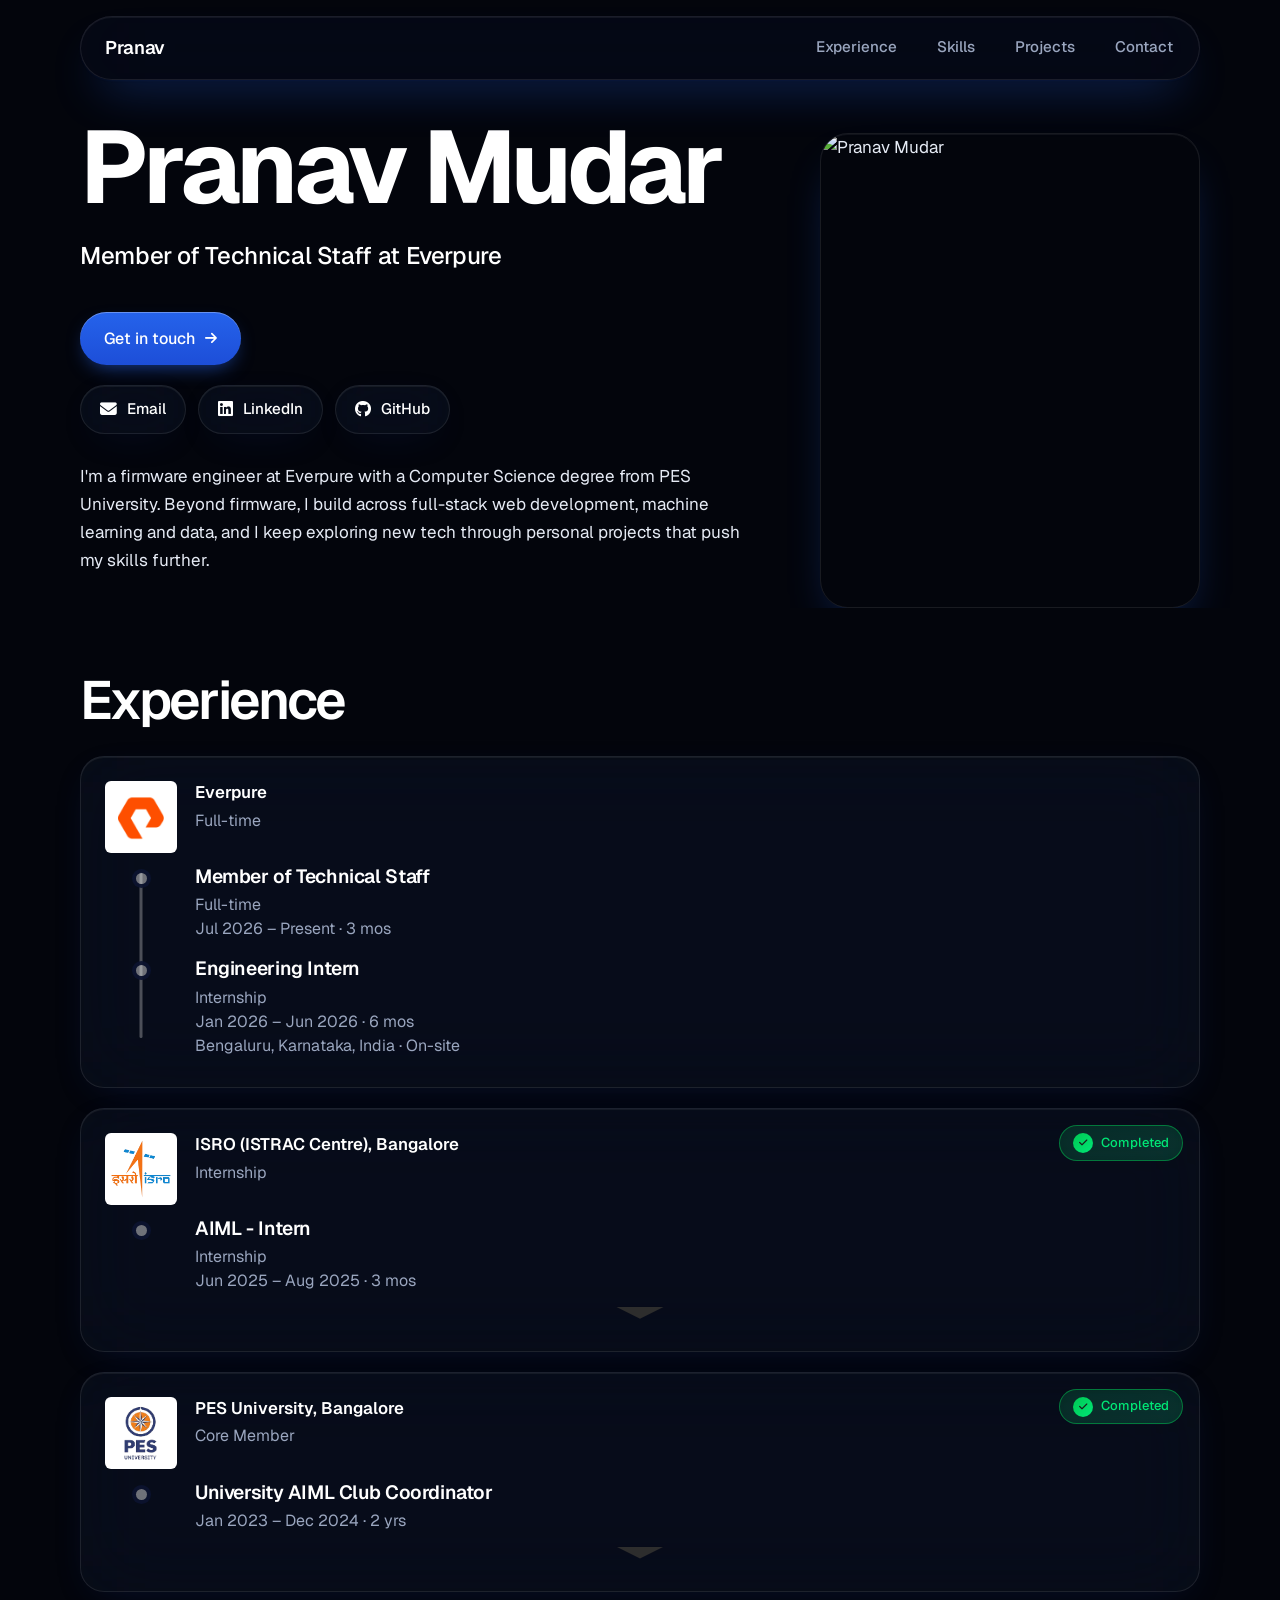
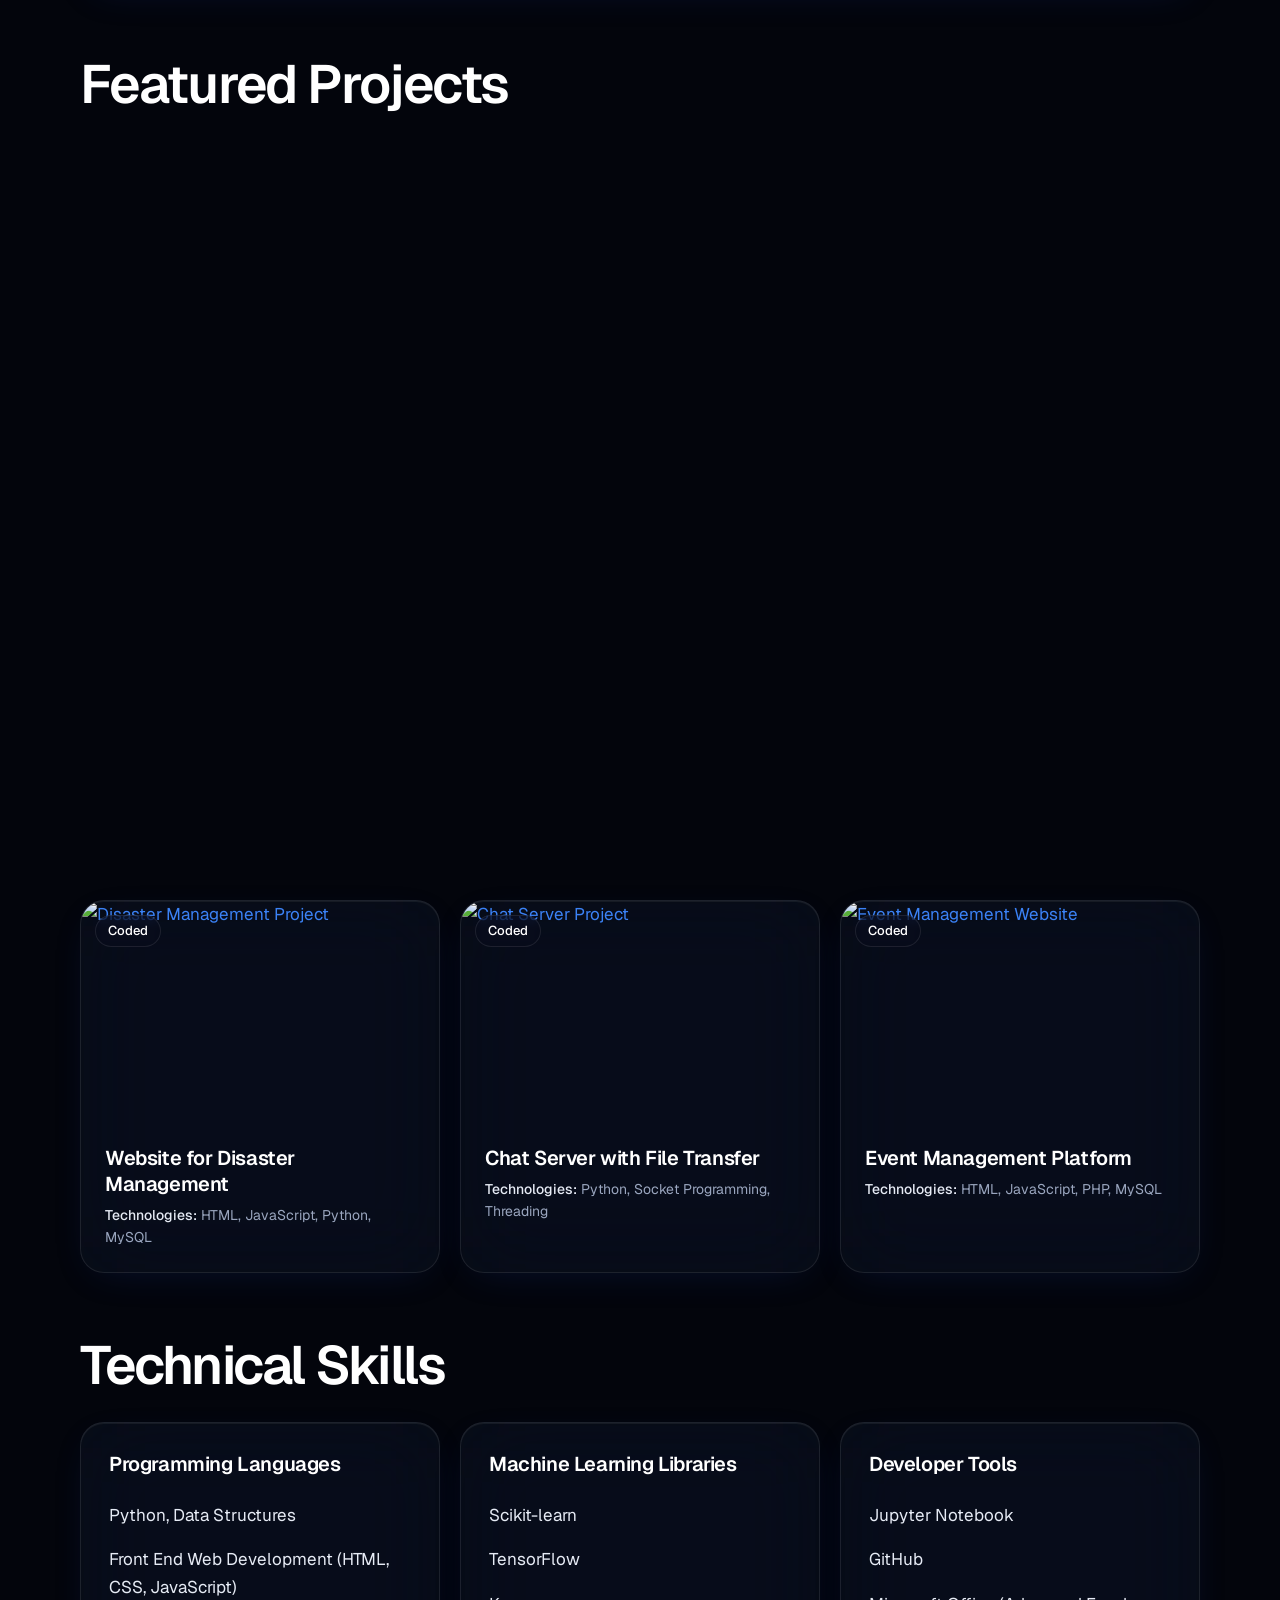
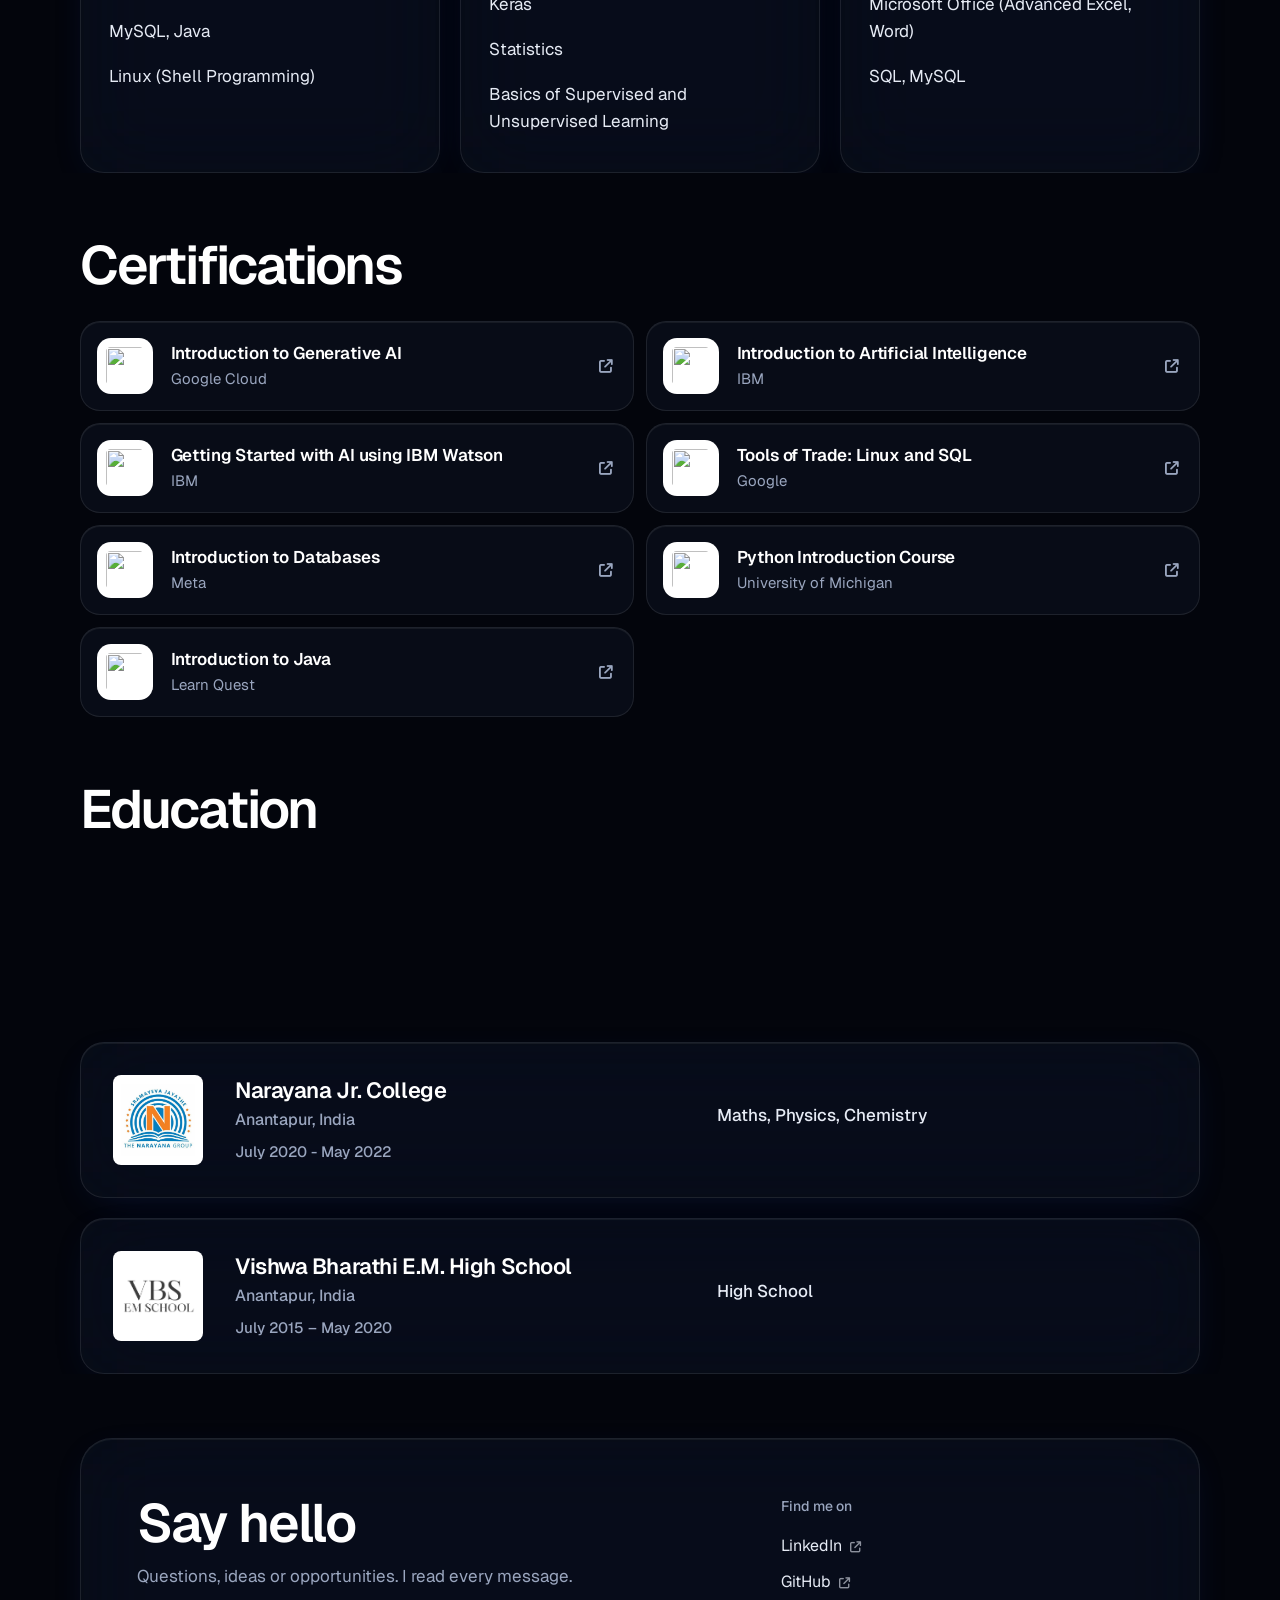
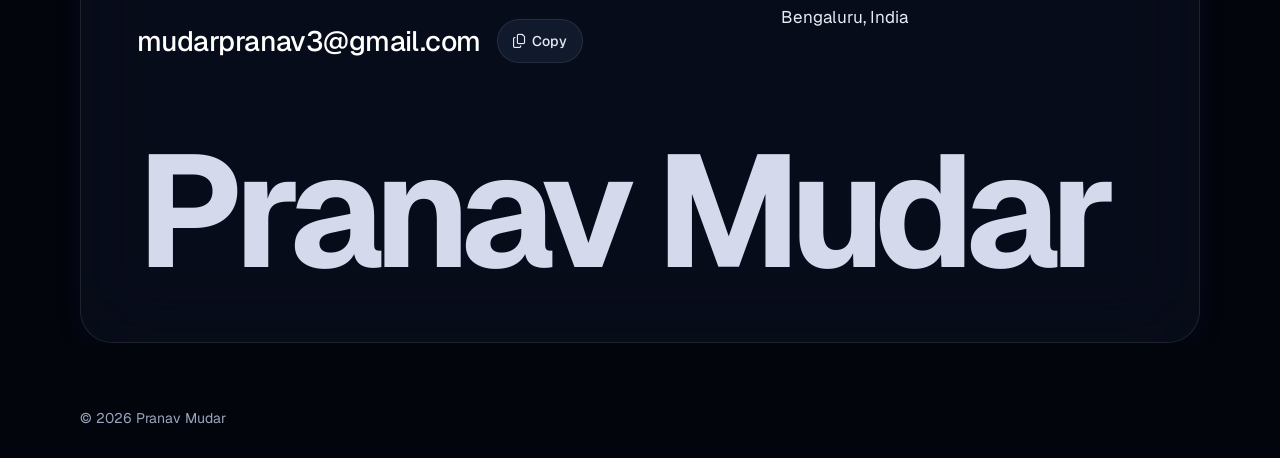
==== commit 88cefb46: "V3: Update Experience section" ====
--- a/index.html
+++ b/index.html
@@ -127,10 +127,6 @@
                             <i class="fas fa-envelope"></i>
                             <span>Email</span>
                         </a>
-                        <a href="tel:+919959956470" class="social-link" title="Phone">
-                            <i class="fas fa-phone"></i>
-                            <span>Phone</span>
-                        </a>
                         <a href="https://linkedin.com/in/Pranav-Mudar/" target="_blank" class="social-link" title="LinkedIn">
                             <i class="fab fa-linkedin"></i>
                             <span>LinkedIn</span>
@@ -225,7 +221,7 @@
                     <img src="Images/Experience/pes-logo.png" alt="PES University Logo" class="company-logo">
                     <div class="experience-title">
                         <h4 class="experience-company">PES University, Bangalore</h4>
-                        <p class="exp-stack-summary">2 yrs</p>
+                        <p class="exp-stack-summary">Core Member</p>
                     </div>
                 </div>
                 <div class="exp-stack-roles">
--- a/css/styles.css
+++ b/css/styles.css
@@ -3349,22 +3349,6 @@
     }
 }
 
-/* Checkmark draw animation on hover */
-.experience-completed:hover .checkmark-circle {
-    animation: checkSpin 0.6s ease-out;
-}
-
-@keyframes checkSpin {
-    0% {
-        transform: rotate(0deg) scale(1);
-    }
-    50% {
-        transform: rotate(180deg) scale(1.2);
-    }
-    100% {
-        transform: rotate(360deg) scale(1);
-    }
-}
 
 .completed-badge .badge-text {
     color: #00e676;
@@ -4982,7 +4966,7 @@
 
 @keyframes avatarPop {
     0% {
-        transform: scale(0) rotate(-10deg);
+        transform: scale(0);
         opacity: 0;
     }
     100% {
@@ -5668,11 +5652,31 @@
 }
 
 /* Experience: quiet badges, no pulsing glow */
-.experience-completed,
 .experience-in-progress,
 .education-done,
 .education-ongoing {
     animation: none !important;
+}
+
+/* Completed experience: green version of the blue pulsateGlow */
+@keyframes pulsateGlowGreen {
+    0% {
+        box-shadow: 0 0 10px rgba(0, 200, 83, 0.4);
+    }
+    50% {
+        box-shadow: 0 0 20px rgba(0, 200, 83, 0.7);
+    }
+    100% {
+        box-shadow: 0 0 10px rgba(0, 200, 83, 0.4);
+    }
+}
+
+.experience-completed {
+    animation: pulsateGlowGreen 3s infinite;
+}
+
+.experience-completed:hover {
+    animation: pulsateGlowGreen 1.5s infinite;
 }
 
 .experience-completed::before {
@@ -6520,7 +6524,6 @@
 #profileModal.modal .modal-close:hover {
     background: rgba(37, 99, 235, 0.55);
     color: #fff !important;
-    transform: rotate(90deg);
 }
 
 #profileModal .modal-close:focus-visible {
